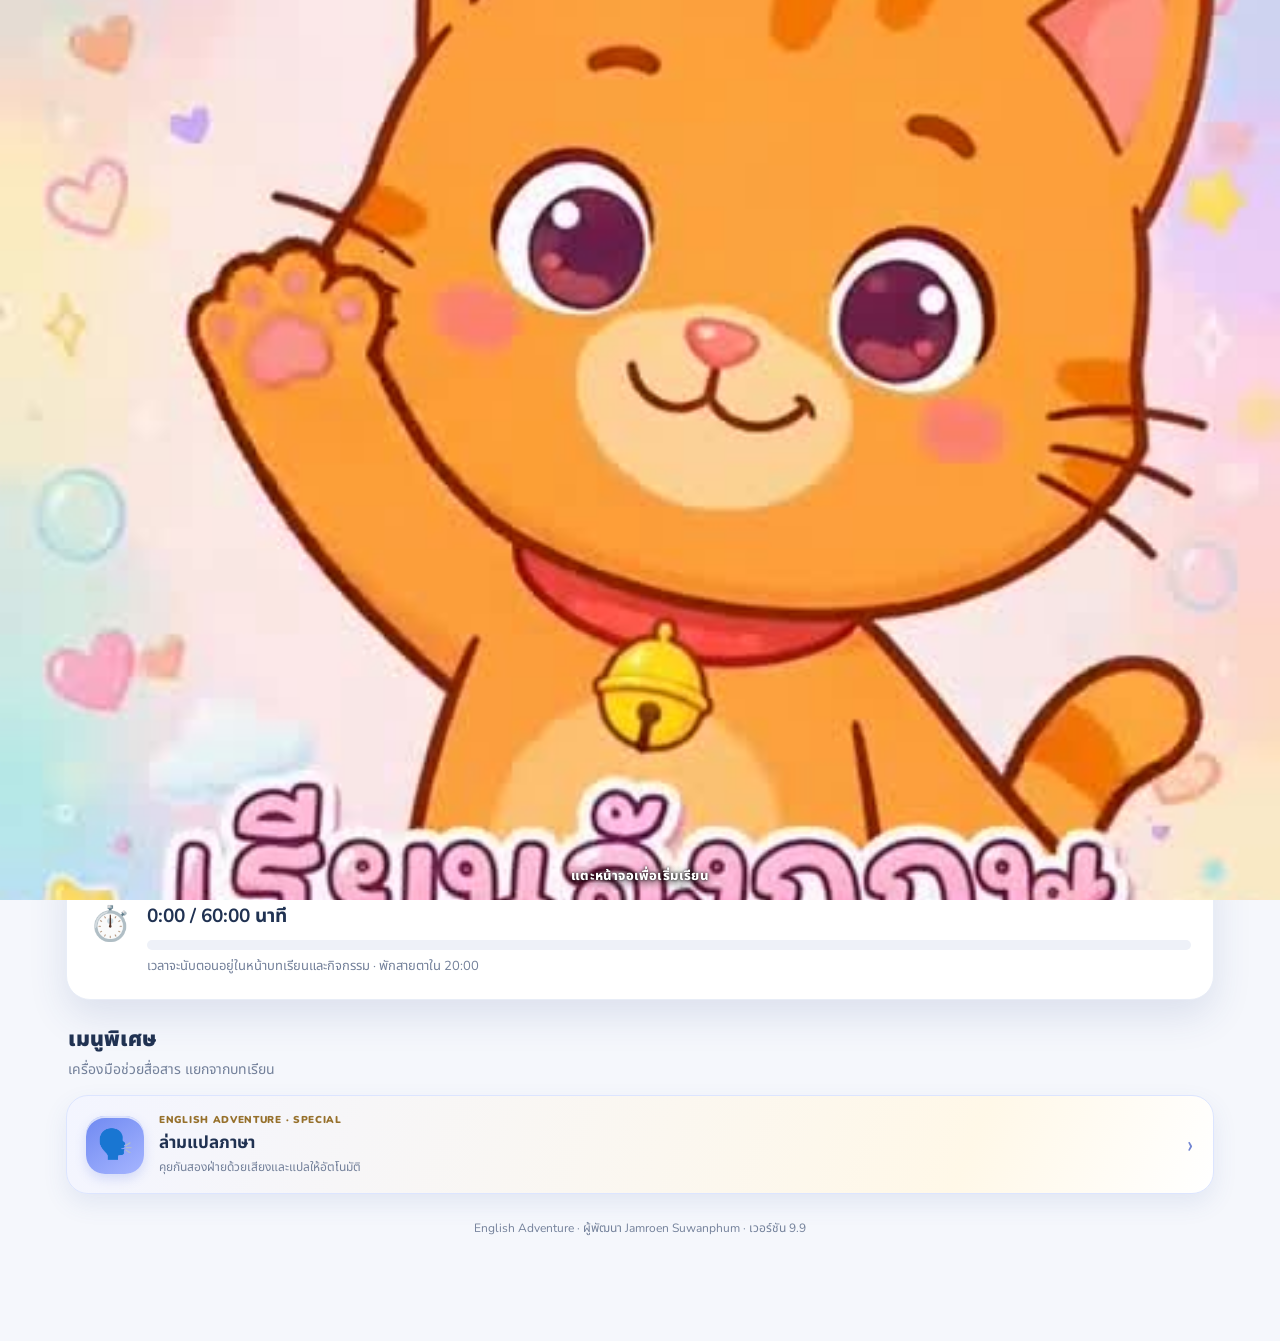
==== index.html @ 9c3f4d84 "Add files via upload" ====
<!doctype html>
<html lang="th">
<head>
  <meta charset="utf-8" />
  <meta name="viewport" content="width=device-width, initial-scale=1, viewport-fit=cover" />
  <meta name="theme-color" content="#f4f7ff" />
  <meta name="description" content="บทเรียนภาษาอังกฤษ ป.1–ป.6 พร้อมฝึกอ่าน เกม คะแนน และเส้นทางเรียนรู้ตามหลักสูตรโรงเรียน" />
  <link rel="manifest" href="./manifest.webmanifest" />
  <link rel="icon" href="./icon.svg" type="image/svg+xml" />
  <title>English Adventure ป.1–ป.6 | เรียนอังกฤษสนุกทุกวัน</title>
  <style>
    @import url('https://fonts.googleapis.com/css2?family=Nunito:wght@400;500;600;700;800;900&family=Noto+Sans+Thai:wght@400;500;600;700;800;900&display=swap');
    :root{--ink:#203252;--muted:#73809a;--blue:#4f73ec;--blue2:#7f9bff;--mint:#36b999;--yellow:#ffd166;--pink:#fa8fab;--line:#e8edf7;--paper:#fff;--bg:#f5f7fc;--shadow:0 16px 40px #40588912}
    *{box-sizing:border-box}body{margin:0;background:var(--bg);color:var(--ink);font-family:'Nunito','Noto Sans Thai',sans-serif;font-size:16px}button,input,select{font:inherit}button{cursor:pointer} .app{max-width:1200px;margin:auto;padding:22px 26px 100px}.topbar{display:flex;align-items:center;justify-content:space-between;margin-bottom:24px}.brand{display:flex;align-items:center;gap:12px;font-weight:900;font-size:20px}.brand-icon{width:46px;height:46px;border-radius:16px;background:#e9efff;display:grid;place-items:center;font-size:27px}.brand small{display:block;color:var(--muted);font-size:12px;font-weight:700;letter-spacing:.3px}.top-actions{display:flex;gap:10px;align-items:center}.pill,.icon-btn{border:1px solid var(--line);background:white;border-radius:15px;padding:10px 14px;color:var(--ink);font-weight:800;box-shadow:0 4px 12px #3048750a}.profile-pill{display:flex;align-items:center;gap:9px}.avatar{width:35px;height:35px;border-radius:50%;object-fit:cover;background:#edf1ff;display:inline-grid;place-items:center;font-size:20px;overflow:hidden}.hero{position:relative;overflow:hidden;border-radius:30px;padding:34px 38px;background:linear-gradient(115deg,#496dea 0%,#7190fb 66%,#a0b3ff 100%);color:#fff;display:flex;min-height:238px;align-items:center;box-shadow:0 18px 42px #5276e92b}.hero:after{content:'✦';position:absolute;right:8%;top:-30px;font-size:200px;color:#ffffff19}.hero-copy{position:relative;z-index:1;max-width:580px}.eyebrow{font-size:13px;letter-spacing:1.2px;text-transform:uppercase;font-weight:900;opacity:.8}.hero h1{font-size:36px;line-height:1.2;margin:8px 0 10px;font-weight:900}.hero p{margin:0;max-width:500px;color:#f1f4ff;font-weight:600;line-height:1.65}.hero-art{position:absolute;right:55px;bottom:0;font-size:125px;filter:drop-shadow(0 12px 10px #263c8b33)}.hero-btn{margin-top:20px;border:0;border-radius:14px;background:#fff;color:#3d5fd6;padding:12px 18px;font-weight:900;box-shadow:0 8px 18px #263c8b20}.section-head{display:flex;align-items:end;justify-content:space-between;margin:30px 2px 15px}.section-head h2{font-size:21px;margin:0;font-weight:900}.section-head p{margin:4px 0 0;color:var(--muted);font-size:14px}.text-btn{border:0;background:transparent;color:var(--blue);font-weight:900}.stats{display:grid;grid-template-columns:repeat(3,1fr);gap:14px}.stat{background:white;border:1px solid var(--line);border-radius:20px;padding:18px 20px;display:flex;align-items:center;gap:14px;box-shadow:0 7px 20px #30487508}.stat-icon{width:48px;height:48px;border-radius:15px;background:#fff4db;display:grid;place-items:center;font-size:24px}.stat:nth-child(2) .stat-icon{background:#e5f8f2}.stat:nth-child(3) .stat-icon{background:#f1eaff}.stat b{display:block;font-size:22px;font-weight:900}.stat span{color:var(--muted);font-size:13px;font-weight:700}.unit-grid{display:grid;grid-template-columns:repeat(3,1fr);gap:16px}.unit{background:white;border:1px solid var(--line);border-radius:22px;padding:20px;box-shadow:0 7px 20px #30487508;transition:.2s}.unit:hover{transform:translateY(-3px);box-shadow:var(--shadow)}.unit-top{display:flex;justify-content:space-between;align-items:start}.unit-emoji{font-size:34px;width:58px;height:58px;border-radius:18px;background:#f1f4ff;display:grid;place-items:center}.tag{font-size:11px;padding:5px 9px;border-radius:10px;background:#eff2ff;color:#5471d7;font-weight:900}.unit h3{font-size:18px;margin:13px 0 3px}.unit p{margin:0;color:var(--muted);font-size:13px;min-height:39px}.progress-line{height:7px;background:#eef1f8;border-radius:10px;margin:15px 0 10px;overflow:hidden}.progress-line i{display:block;height:100%;background:linear-gradient(90deg,#5f7df0,#8da4ff);border-radius:10px}.unit-foot{display:flex;justify-content:space-between;align-items:center;color:var(--muted);font-size:12px;font-weight:800}.unit-foot button{border:0;border-radius:12px;padding:9px 12px;background:#eef2ff;color:#4e6ee4;font-size:13px;font-weight:900}.bottom-nav{position:fixed;bottom:0;left:0;right:0;z-index:10;display:flex;justify-content:center;padding:10px max(12px,env(safe-area-inset-right)) calc(10px + env(safe-area-inset-bottom));background:#ffffffed;backdrop-filter:blur(14px);border-top:1px solid #e8edf7}.nav-inner{max-width:650px;width:100%;display:flex;justify-content:space-around}.nav-item{border:0;background:transparent;color:#8a95aa;font-weight:800;font-size:12px;min-width:72px;padding:5px}.nav-item span{display:block;font-size:22px;margin-bottom:2px}.nav-item.active{color:var(--blue)}.view{display:none}.view.active{display:block}.panel{background:white;border:1px solid var(--line);border-radius:24px;padding:22px;box-shadow:var(--shadow)}.lesson-layout{display:grid;grid-template-columns:1fr 1fr;gap:18px}.word-list{display:grid;gap:9px}.word-row{display:grid;grid-template-columns:50px 1fr auto;align-items:center;gap:12px;border:1px solid var(--line);border-radius:16px;padding:10px 12px}.word-emoji{font-size:26px}.word-en{font-size:18px;font-weight:900}.word-th{font-size:13px;color:var(--muted)}.small-btn{border:1px solid var(--line);border-radius:12px;background:white;padding:9px 11px;color:var(--blue);font-weight:900}.speak-btn{background:#edf1ff;border:0;border-radius:12px;padding:9px 12px;color:#4f6ee3;font-weight:900}.read-box{background:#f5f7ff;border-radius:20px;padding:18px}.read-target{font-size:26px;font-weight:900;line-height:1.4;margin:10px 0}.read-pronunciation{margin:-3px 0 9px;color:#397a70;font-size:18px;font-weight:900;line-height:1.55;letter-spacing:.2px}.read-translation{color:var(--muted);font-weight:700}.mic-btn{border:0;border-radius:16px;background:#4f73ec;color:#fff;padding:13px 18px;font-weight:900;box-shadow:0 7px 16px #4f73ec3b}.mic-btn.listening{background:#ee6a83;animation:pulse 1.2s infinite}@keyframes pulse{50%{box-shadow:0 0 0 8px #ee6a8330}}.feedback{min-height:30px;margin-top:12px;font-weight:800;color:#4b638e}.feedback.good{color:#229a76}.feedback.retry{color:#cb6c4d}.muted{color:var(--muted)}.quiz-options{display:grid;grid-template-columns:1fr 1fr;gap:12px;margin-top:18px}.option{background:#f7f8fc;border:2px solid var(--line);border-radius:16px;padding:14px;font-weight:900;color:var(--ink);text-align:left}.option:hover{border-color:#9eb0ff}.option.correct{border-color:#51c6a2;background:#e9faf5}.option.wrong{border-color:#ff9fae;background:#fff0f2}.progress-grid{display:grid;grid-template-columns:1fr 1fr;gap:16px}.report-row{padding:13px 0;border-bottom:1px solid var(--line);display:flex;justify-content:space-between;gap:10px}.report-row:last-child{border:0}.badge-row{display:flex;flex-wrap:wrap;gap:9px}.badge{padding:8px 12px;background:#fff4d8;border-radius:13px;font-weight:900;color:#987323;font-size:13px}.settings-grid{display:grid;grid-template-columns:1fr 1fr;gap:14px}.field label{display:block;font-size:13px;font-weight:900;margin:0 0 6px}.field input,.field select{width:100%;border:1px solid var(--line);border-radius:13px;padding:12px;background:#fbfcff;color:var(--ink)}.form-row{display:flex;gap:10px;align-items:center;flex-wrap:wrap;margin-top:16px}.primary{border:0;background:var(--blue);color:white;border-radius:13px;padding:12px 17px;font-weight:900}.secondary{border:1px solid var(--line);background:#fff;border-radius:13px;padding:11px 15px;font-weight:900;color:var(--ink)}.profile-list{display:grid;gap:9px;margin:12px 0}.profile-entry{display:flex;align-items:center;gap:10px;padding:10px;border:1px solid var(--line);border-radius:14px}.profile-entry .grow{flex:1;font-weight:900}.welcome{font-weight:800;font-size:15px;color:#62718f}.toast{position:fixed;left:50%;bottom:90px;transform:translateX(-50%);background:#203252;color:#fff;padding:11px 16px;border-radius:13px;z-index:20;box-shadow:var(--shadow);opacity:0;pointer-events:none;transition:.2s}.toast.show{opacity:1}.install-hint{font-size:13px;color:var(--muted);line-height:1.7}.empty{padding:28px;text-align:center;color:var(--muted)}
    @media(max-width:800px){.app{padding:14px 14px 95px}.hero{padding:25px 22px;min-height:250px}.hero h1{font-size:29px;max-width:75%}.hero-art{font-size:95px;right:10px}.unit-grid{grid-template-columns:repeat(2,1fr)}.lesson-layout{grid-template-columns:1fr}.progress-grid{grid-template-columns:1fr}}
    .voice-label{font-size:12px;font-weight:800}.daily-timer{margin-top:16px;display:flex;align-items:center;gap:16px}.daily-timer-copy{flex:1}.daily-timer h3{margin:0 0 4px}.daily-timer p{margin:5px 0 0}.daily-timer strong{font-size:19px}.timer-track{height:10px;background:#eef1f8;border-radius:10px;overflow:hidden;margin-top:9px}.timer-track i{display:block;width:0;height:100%;background:linear-gradient(90deg,#36b999,#8bdcba);border-radius:10px;transition:width .3s}.skill-panel{margin-top:18px}.skill-status{display:flex;flex-wrap:wrap;gap:8px;margin-top:12px}.skill-status span{background:#f1f4ff;border-radius:10px;padding:7px 10px;font-size:13px;font-weight:800}.activity-card{max-width:700px;margin:auto;text-align:center}.activity-emoji{font-size:86px;margin:16px}.word-chips,.answer-tray{display:flex;justify-content:center;flex-wrap:wrap;gap:9px;margin:16px 0}.answer-tray{min-height:56px;align-items:center;background:#f5f7ff;border-radius:16px;padding:10px}.word-chip{border:1px solid #dfe6f5;border-radius:12px;background:#fff;padding:10px 14px;color:var(--ink);font-weight:900;box-shadow:0 3px 10px #3048750a}.selected-word{background:#edf1ff;color:#4f6ee3}.word-needs-practice{background:#ffe1a8;color:#9b4d22;border-radius:6px;padding:0 3px;text-decoration:underline;text-decoration-thickness:2px;text-underline-offset:3px}.word-correction{color:#9b4d22;font-weight:800}.word-correction p{margin:12px 0 6px}.word-correction-buttons{display:flex;gap:7px;flex-wrap:wrap}
    @media(max-width:520px){.brand{font-size:17px}.brand small{font-size:10px}.brand-icon{width:41px;height:41px}.topbar{margin-bottom:16px}.top-actions{gap:5px}.voice-label{display:none}.profile-pill{padding:5px 8px}.profile-pill .profile-name{display:none}.hero{border-radius:23px;min-height:245px}.hero h1{font-size:26px}.hero p{font-size:14px;max-width:78%}.hero-art{font-size:78px;bottom:2px}.stats{gap:8px}.stat{padding:12px 10px;display:block}.stat-icon{width:38px;height:38px;font-size:20px;margin-bottom:8px}.stat b{font-size:18px}.stat span{font-size:11px}.unit-grid{grid-template-columns:1fr}.unit{padding:16px}.section-head{margin-top:24px}.quiz-options{grid-template-columns:1fr 1fr}.settings-grid{grid-template-columns:1fr}.panel{padding:16px}.word-row{grid-template-columns:38px 1fr auto;padding:9px}.word-en{font-size:16px}}

    :root{--blue:#526fe8;--shadow:0 16px 38px #314a8a20}
    button{transition:transform .16s ease,box-shadow .16s ease,filter .16s ease}
    .primary,.secondary,.small-btn,.speak-btn,.mic-btn,.hero-btn,.unit-foot button,.option,.word-chip,.icon-btn,.pill{border:1px solid rgba(255,255,255,.72);box-shadow:inset 0 1px 0 #ffffffd9,inset 0 -3px 0 #263b7717,0 5px 0 #2b438016,0 10px 20px #314a8a18;transform:translateY(0)}
    .primary{background:linear-gradient(145deg,#6c88ff,#4968dc);border-color:#9cb0ff}
    .secondary,.small-btn,.speak-btn{background:linear-gradient(145deg,#fff,#edf2ff)}
    .speak-btn{color:#465fce}.mic-btn{background:linear-gradient(145deg,#7291ff,#4669e1);border-color:#a8b9ff}
    .hero-btn{color:#3857ca;background:linear-gradient(145deg,#fff,#edf2ff)}
    .option,.word-chip{background:linear-gradient(145deg,#fff,#f0f4ff)}
    button:hover:not(:disabled){transform:translateY(-2px);filter:saturate(1.08);box-shadow:inset 0 1px 0 #ffffffed,0 7px 0 #2b438014,0 13px 23px #314a8a20}
    button:active:not(:disabled){transform:translateY(2px);box-shadow:inset 0 2px 5px #30487525,0 2px 0 #2b438014}
    .hero{background-size:cover;background-position:center;transition:background-image .6s ease;isolation:isolate}
    .hero:after{content:'';position:absolute;z-index:0;top:-70%;left:-45%;width:28%;height:240%;transform:rotate(22deg);background:linear-gradient(90deg,transparent,#ffffff20,#ffffff8a,#ffffff20,transparent);animation:heroShine 6.5s ease-in-out infinite;pointer-events:none}
    .hero.has-photo{background-size:cover;background-position:center}.hero.has-photo .hero-copy{max-width:650px;text-shadow:0 2px 10px #15245470}.hero.has-photo .hero-copy p{color:#fff}.hero-art{z-index:1;color:#ffffffb8;text-shadow:0 4px 16px #172d6a66}.hero-dots{position:absolute;z-index:2;bottom:15px;right:22px;display:flex;gap:7px}.hero-dot{width:11px;height:11px;padding:0;border:1px solid #ffffffdd;border-radius:50%;background:#ffffff66;box-shadow:0 2px 8px #101c4533}.hero-dot.active{background:#fff;transform:scale(1.22)}
    @keyframes heroShine{0%,42%{left:-45%;opacity:0}52%{opacity:.88}67%,100%{left:130%;opacity:0}}
    .app-footer{text-align:center;color:var(--muted);font-size:12px;padding:25px 8px 4px}
    .banner-preview-list{display:flex;gap:12px;flex-wrap:wrap;margin:14px 0 18px}.banner-thumb{width:118px;height:78px;border-radius:15px;overflow:hidden;position:relative;box-shadow:0 5px 15px #22345a21}.banner-thumb img{width:100%;height:100%;object-fit:cover}.thumb-remove{position:absolute;top:5px;right:5px;border:0;border-radius:50%;width:27px;height:27px;color:white;background:#15234cbf;font-weight:900}.photo-settings .section-head{align-items:center}.photo-settings h3{margin:0}.about-settings p{color:var(--muted)}
    .notice-sheet{max-width:820px;margin:20px auto;background:#fff;border:1px solid #dce4f4;border-radius:28px;padding:clamp(24px,5vw,54px);box-shadow:0 24px 70px #30487518;position:relative;overflow:hidden}.notice-sheet:before{content:'';position:absolute;inset:0 0 auto;height:9px;background:linear-gradient(90deg,#4f73ec,#48bda4,#ffd166)}.notice-ribbon{display:inline-flex;border-radius:999px;padding:8px 14px;background:#eef2ff;color:#526cce;font-weight:900;font-size:13px}.notice-emblem{position:absolute;right:38px;top:28px;width:68px;height:68px;border-radius:22px;background:linear-gradient(145deg,#718eff,#4964cf);display:grid;place-items:center;color:white;font-weight:900;font-size:21px;letter-spacing:1px;box-shadow:inset 0 2px 0 #ffffff91,0 10px 20px #5269c52f}.notice-kicker{margin:26px 0 8px;color:#6f7e9e;font-size:12px;font-weight:900;letter-spacing:1.3px}.notice-sheet h2{font-size:clamp(25px,4vw,36px);line-height:1.25;margin:0;max-width:650px;color:#253a65}.notice-lead{font-size:17px;color:#5f6f8d;line-height:1.8;max-width:660px}.notice-rule{height:1px;background:linear-gradient(90deg,#dfe7f5,transparent);margin:24px 0}.notice-sheet section{padding:15px 0;border-bottom:1px solid #edf1f7}.notice-sheet section h3{margin:0 0 7px;font-size:17px;color:#405dbe}.notice-sheet section p{margin:0;color:#53627c;line-height:1.9}.notice-signature{display:grid;grid-template-columns:1fr 1fr;gap:14px;margin-top:25px;padding:18px;border-radius:18px;background:linear-gradient(135deg,#f5f7ff,#eefaf6);border:1px solid #e2eafa}.notice-signature span,.notice-signature strong{display:block}.notice-signature span{font-size:12px;color:#75819a;margin-bottom:4px}.notice-signature strong{color:#2c416a}.notice-footnote{font-size:12px;color:#8792a7;margin:18px 0}.notice-back{margin-top:8px}
    @media(max-width:520px){.notice-sheet{padding:25px 20px;margin:10px auto;border-radius:22px}.notice-emblem{width:50px;height:50px;right:20px;top:20px;border-radius:16px;font-size:16px}.notice-kicker{max-width:74%;line-height:1.6}.notice-signature{grid-template-columns:1fr}.hero-dots{bottom:10px;right:14px}}

    .hero{display:block;min-height:0;padding:0;background:transparent;color:var(--ink);box-shadow:none;overflow:visible;border-radius:0}
    .hero:after{content:none}.hero-copy{position:static;z-index:auto;max-width:780px}.hero-message{padding:2px 3px 15px}.hero h1{color:#243b67;font-size:clamp(27px,4vw,38px);max-width:none}.hero p{color:#657590;max-width:760px}.eyebrow{color:#5c73d3;opacity:1}
    .hero-banner{position:relative;width:100%;height:clamp(230px,30vw,340px);border-radius:26px;overflow:hidden;background:linear-gradient(135deg,#e5ecff,#d8f6ed 52%,#fff0c7);background-size:cover;background-position:center 30%;box-shadow:0 18px 38px #314a8a21;border:1px solid #ffffffa6;isolation:isolate}
    .hero-banner:after{content:none}.hero-banner:not(.has-photo):after{display:none}
    .hero-dots{position:absolute;z-index:2;bottom:13px;left:12px;right:auto;transform:none;display:flex;gap:5px;padding:4px 6px;border-radius:12px;background:#1d2d4c18;backdrop-filter:blur(5px)}.hero-dot{width:7px;height:7px;background:#ffffffb8;border:1px solid #fff;box-shadow:0 1px 2px #17233f30}.hero-dot.active{background:#ffcf58;transform:scale(1.08)}
    .banner-photo-layer{position:absolute;inset:0;z-index:0;background-size:cover;background-repeat:no-repeat;pointer-events:none;will-change:transform,opacity,filter;backface-visibility:hidden}
    .banner-photo-layer.enter-fade{animation:bannerFade 1.15s ease-in-out both}.banner-photo-layer.enter-zoom-in{animation:bannerZoomIn 1.2s ease-in-out both}.banner-photo-layer.enter-zoom-out{animation:bannerZoomOut 1.2s ease-in-out both}.banner-photo-layer.enter-blur-in{animation:bannerBlurIn 1.15s ease-in-out both}.banner-photo-layer.enter-soft-focus{animation:bannerSoftFocus 1.3s ease-in-out both}.banner-photo-layer.enter-tone-in{animation:bannerToneIn 1.2s ease-in-out both}.banner-photo-layer.enter-fade-zoom-in{animation:bannerFadeZoomIn 1.2s ease-in-out both}.banner-photo-layer.enter-fade-zoom-out{animation:bannerFadeZoomOut 1.2s ease-in-out both}.banner-photo-layer.enter-glow-settle{animation:bannerGlowSettle 1.25s ease-in-out both}.banner-photo-layer.enter-gentle-depth{animation:bannerGentleDepth 1.3s ease-in-out both}
    @keyframes bannerFade{from{opacity:0}to{opacity:1}}
    @keyframes bannerZoomIn{from{opacity:.25;transform:scale(1.025)}to{opacity:1;transform:scale(1)}}@keyframes bannerZoomOut{from{opacity:.25;transform:scale(.99)}to{opacity:1;transform:scale(1)}}
    @keyframes bannerBlurIn{from{opacity:.25;filter:blur(5px)}to{opacity:1;filter:blur(0)}}@keyframes bannerSoftFocus{from{opacity:.2;filter:blur(2.5px)}to{opacity:1;filter:blur(0)}}
    @keyframes bannerToneIn{from{opacity:.25;filter:saturate(.78) brightness(1.04)}to{opacity:1;filter:saturate(1) brightness(1)}}@keyframes bannerFadeZoomIn{from{opacity:.1;transform:scale(1.018)}to{opacity:1;transform:scale(1)}}@keyframes bannerFadeZoomOut{from{opacity:.1;transform:scale(.992)}to{opacity:1;transform:scale(1)}}
    @keyframes bannerGlowSettle{from{opacity:.2;filter:brightness(1.07) saturate(1.06)}to{opacity:1;filter:brightness(1) saturate(1)}}@keyframes bannerGentleDepth{from{opacity:.18;filter:blur(1.2px) saturate(.9);transform:scale(1.012)}to{opacity:1;filter:blur(0) saturate(1);transform:scale(1)}}
    @media(prefers-reduced-motion:reduce){.banner-photo-layer{animation-duration:.01ms!important}}
    .hero-btn{display:block;margin:16px 0 0;padding:14px 24px;border:1px solid #fff1a6;border-radius:16px;background:linear-gradient(145deg,#fff079 0%,#ffd239 48%,#ff9c30 100%);color:#574114;font-size:17px;box-shadow:inset 0 2px 0 #ffffffeb,inset 0 -4px 0 #de821b45,0 5px 0 #d47e1c35,0 12px 22px #e7a62b35}
    .primary,.secondary,.small-btn,.speak-btn,.mic-btn,.unit-foot button,.option,.word-chip,.icon-btn,.pill{border-radius:14px;box-shadow:inset 0 2px 0 #ffffffd9,inset 0 -3px 0 #263b7717,0 4px 0 #2b43801a,0 9px 17px #314a8a16;transition:transform .16s ease,box-shadow .16s ease,filter .16s ease}
    .primary{background:linear-gradient(145deg,#6987ff,#4963db);border:1px solid #aab9ff;color:#fff}.secondary,.small-btn{background:linear-gradient(145deg,#fff,#e9f9ff);border:1px solid #c8e7f4;color:#355d9a}.speak-btn{background:linear-gradient(145deg,#caffeb,#62d8b4);border:1px solid #a9f2d9;color:#145c4d}.mic-btn{background:linear-gradient(145deg,#ff9a9d,#ee5574);border:1px solid #ffc4c9;color:#fff}.option:nth-child(4n+1){background:linear-gradient(145deg,#fff5b5,#ffd861)}.option:nth-child(4n+2){background:linear-gradient(145deg,#d5f9e9,#80e4c4)}.option:nth-child(4n+3){background:linear-gradient(145deg,#e1e8ff,#aabaff)}.option:nth-child(4n){background:linear-gradient(145deg,#ffe0e8,#ffb0c3)}
    button:hover:not(:disabled){transform:translateY(-2px);filter:saturate(1.1);box-shadow:inset 0 2px 0 #ffffffed,0 6px 0 #2b438014,0 13px 22px #314a8a20}button:active:not(:disabled){transform:translateY(2px);box-shadow:inset 0 3px 6px #30487520,0 1px 0 #2b438014}
    .banner-thumb{height:auto;overflow:visible;background:#f7f9ff;padding:7px;border:1px solid #e2e9f5}.banner-thumb img{display:block;width:118px;height:74px;border-radius:10px;object-fit:cover}.banner-thumb label{display:block;font-size:11px;color:#62718f;margin:6px 0 2px}.banner-thumb input[type=range]{width:118px;padding:0;accent-color:#526fe8}.banner-thumb .thumb-remove{top:-7px;right:-7px;width:26px;height:26px;background:linear-gradient(145deg,#ff8b91,#eb4268);border:2px solid #fff;box-shadow:0 3px 8px #38486a44}
    .translate-panel{max-width:800px;margin:0 auto}.translate-intro{display:flex;align-items:center;gap:15px;margin-bottom:23px}.translate-intro h3{margin:0 0 4px}.translate-intro p{margin:0;line-height:1.7}.translate-orb{flex:0 0 58px;height:58px;border-radius:20px;display:grid;place-items:center;font-size:30px;background:linear-gradient(145deg,#dce8ff,#b5c7ff);box-shadow:inset 0 2px #ffffffd9,0 6px 14px #5069ad24}.translate-label{display:block;font-weight:900;margin-bottom:8px}.translate-panel textarea{display:block;width:100%;resize:vertical;min-height:120px;padding:15px 16px;border:1px solid #cbd7ef;border-radius:17px;background:#f9fbff;color:var(--ink);line-height:1.65;outline-color:#7790f5}.translate-actions{display:flex;gap:10px;align-items:center;flex-wrap:wrap;margin-top:13px}.translate-actions button{min-height:46px}.translate-submit{margin-left:auto}.translate-result{margin-top:18px}.translate-empty{padding:22px;border:1px dashed #ccd7ed;border-radius:17px;color:#76839c;text-align:center;background:#fafbff}.translation-card{border:1px solid #e3eaf7;border-radius:18px;overflow:hidden;background:white;box-shadow:0 8px 20px #314a8a10}.translation-part{padding:16px 18px;line-height:1.75;white-space:pre-wrap;overflow-wrap:anywhere}.translation-part.source{background:#f7f9ff;color:#53627c;border-bottom:1px solid #e9eef7}.translation-part.target{font-size:19px;font-weight:800;color:#274875}.translation-label{display:block;font-size:11px;letter-spacing:.4px;color:#73819a;font-weight:900;margin-bottom:5px}.translation-tools{display:flex;justify-content:flex-end;padding:0 16px 15px}.translate-panel .install-hint{margin:12px 2px 0}.bottom-nav .nav-item{flex:1;min-width:0;padding:4px 2px}.nav-inner{gap:3px}.nav-item{font-size:11px}
    @media(max-width:520px){.hero-message{padding:0 3px 12px}.hero-banner{height:220px;border-radius:20px}.hero-btn{width:100%;text-align:center;margin-top:12px}.translate-intro{align-items:flex-start}.translate-orb{flex-basis:48px;height:48px;border-radius:16px}.translate-actions{display:grid;grid-template-columns:1fr 1fr}.translate-submit{grid-column:1/-1;margin:0}.nav-item{font-size:10px}.nav-item span{font-size:20px}}
    @media(prefers-reduced-motion:reduce){.hero-banner:after{animation:none;display:none}button{transition:none}}

    .spell-card{max-width:720px;margin:auto}.spell-board{display:grid;align-content:center;gap:10px;min-height:190px;margin:18px 0;padding:22px;border:2px solid #e8ecff;border-radius:24px;background:linear-gradient(145deg,#f3f6ff,#fff8e8);text-align:center;box-shadow:inset 0 2px 5px #fff,0 8px 20px #3f5da414}.spell-count{font-weight:800;color:#71809c}.spell-clue{font-size:clamp(24px,6vw,34px);font-weight:900;color:#263a60}.spell-answer{font-size:clamp(38px,10vw,64px);font-weight:1000;letter-spacing:.04em;line-height:1.15;color:#4668de;overflow-wrap:anywhere}.spell-field{display:grid;gap:8px;font-weight:800;color:#40506d}.spell-input{width:100%;box-sizing:border-box;border:2px solid #dfe5f5;border-radius:16px;background:#fff;padding:15px 16px;font-size:25px;text-align:center;font-weight:900;letter-spacing:.04em;color:#263a60}.spell-input:focus{outline:3px solid #e9edff;border-color:#7189ed}.spell-actions{justify-content:center}
  .spell-letter{display:inline-block;opacity:0;transform:translateY(9px) scale(.88);transition:opacity .18s ease,transform .18s ease;color:#4668de}.spell-letter.is-visible{opacity:1;transform:translateY(0) scale(1)}.spell-letter.is-speaking{color:#f09a29;text-shadow:0 2px 12px #ffc95788}.spell-space{display:inline-block;width:.35em}

    .talk-panel{max-width:760px;margin:0 auto;padding:clamp(18px,4vw,30px)}.talk-progress{display:flex;justify-content:space-between;align-items:center;color:var(--muted);font-size:13px;font-weight:800;margin-bottom:15px}.talk-instruction{background:#fff8e7;border:1px solid #f3dfa9;border-radius:16px;padding:14px 16px;font-weight:800;line-height:1.65;margin-bottom:14px}.talk-question{display:grid;gap:12px;text-align:center;background:#f2f6ff;border:1px solid #dce6fb;border-radius:22px;padding:22px 16px;margin-bottom:14px}.talk-question .eyebrow{color:var(--muted)}.talk-question strong{font-size:clamp(21px,5vw,30px);line-height:1.35;color:var(--ink)}.talk-answer-label{display:block;font-weight:900;margin:12px 0 6px}.talk-answer-input{width:100%;min-height:54px;border:1px solid var(--line);border-radius:14px;padding:12px 14px;background:#fff}.talk-controls,.talk-actions{justify-content:center}.talk-finish{max-width:700px;margin:40px auto;text-align:center;padding:30px}.talk-finish h2{margin:8px 0}.talk-finish p{color:var(--muted);line-height:1.7}.talk-finish .success-emoji{font-size:72px}
</style>
  <style>
    .action-tiles{display:flex;align-items:flex-start;gap:14px;flex-wrap:wrap;margin-top:14px}.action-tile{width:78px;display:flex;flex-direction:column;align-items:center;gap:7px;text-align:center;color:#53627e;font-size:12px;font-weight:900;line-height:1.25}.action-square{width:64px;height:64px;border:1px solid #ffffffb5;border-radius:19px;display:grid;place-items:center;font-size:27px;color:#fff;box-shadow:inset 0 2px 2px #ffffffb0,inset 0 -4px 0 #00000012,0 6px 12px #3048751b;transition:transform .16s ease,box-shadow .16s ease}.action-square:hover{transform:translateY(-2px);box-shadow:inset 0 2px 2px #ffffffb0,inset 0 -4px 0 #00000012,0 9px 15px #30487524}.action-square:active{transform:translateY(1px);box-shadow:inset 0 3px 5px #00000013,0 2px 5px #30487518}.save-action{background:linear-gradient(145deg,#4f73ec,#7792ff)}.reset-action{background:linear-gradient(145deg,#fb8b8b,#ee5f79)}.share-action{background:linear-gradient(145deg,#ffc957,#ff9c3b)}.copy-action{background:linear-gradient(145deg,#47c9aa,#24a987)}.install-action{background:linear-gradient(145deg,#9a7af0,#7054d8)}.profile-action-row{display:flex;align-items:center;justify-content:space-between;gap:18px;flex-wrap:wrap;margin-top:16px}.profile-action-row .action-tiles{margin-top:0}.share-action-tiles{margin-top:16px}.data-local-note{margin-top:12px}.action-square:focus-visible{outline:3px solid #203252;outline-offset:3px}@media(max-width:520px){.action-tiles{gap:8px}.action-tile{width:72px}.action-square{width:60px;height:60px;border-radius:17px}.profile-action-row{align-items:flex-start}.profile-action-row .action-tiles{gap:7px}}
  </style>
  <style>
    .profile-photo-frame{width:82px;height:82px;display:grid;place-items:center;flex:0 0 82px;border-radius:22px;background:linear-gradient(145deg,#e7edff,#d8f5ee);border:1px solid #fff;box-shadow:inset 0 2px 4px #ffffffc9,0 6px 14px #30487518}.profile-photo-frame .avatar{width:64px;height:64px;border:3px solid #fff;font-size:30px;box-shadow:0 3px 8px #30487524}.guide-sheet .guide-lead{font-size:17px;color:#62718f;line-height:1.7}.guide-steps{display:grid;gap:14px;margin:22px 0}.guide-step{padding:16px 18px;border:1px solid #e6ecf7;border-radius:18px;background:linear-gradient(145deg,#fff,#f8faff)}.guide-step h3{margin:0 0 6px;color:#2b416b}.guide-step p{margin:5px 0;color:#65748f;line-height:1.65}.guide-step ul{margin:8px 0 0;padding-left:22px;color:#65748f;line-height:1.7}.guide-step:nth-child(4n+1){border-left:5px solid #6f8cf3}.guide-step:nth-child(4n+2){border-left:5px solid #49bea0}.guide-step:nth-child(4n+3){border-left:5px solid #ffc957}.guide-step:nth-child(4n){border-left:5px solid #ee8297}.guide-action{background:linear-gradient(145deg,#44c9d7,#4885e9)}
  </style>

  <style>
    .activity-menu-panel{padding:clamp(16px,4vw,26px);max-width:920px;margin:0 auto}.activity-welcome{display:flex;align-items:center;gap:14px;padding:15px 18px;margin-bottom:18px;border-radius:22px;background:linear-gradient(120deg,#fff8d9,#edf6ff)}.activity-welcome-emoji{font-size:38px}.activity-welcome h3{margin:0 0 4px}.activity-welcome p{margin:0}.activity-choice-grid{display:grid;grid-template-columns:repeat(2,minmax(0,1fr));gap:12px}.activity-choice{display:flex;align-items:center;gap:12px;min-height:88px;padding:13px;border:1px solid #fff;border-radius:20px;background:linear-gradient(145deg,#fff,#f3f6ff);box-shadow:inset 0 2px 0 #fff,0 7px 16px #344c7612;text-align:left;color:var(--ink);transition:transform .18s ease,box-shadow .18s ease}.activity-choice:active{transform:translateY(2px)}.activity-choice-icon{display:grid;place-items:center;flex:0 0 50px;height:50px;border-radius:16px;background:linear-gradient(145deg,#fff2c8,#ffe3f2);font-size:26px}.activity-choice-copy{display:grid;gap:4px;flex:1}.activity-choice-copy strong{font-size:15px}.activity-choice-copy small{color:var(--muted);line-height:1.35}.activity-choice-status{align-self:flex-start;padding:5px 8px;border-radius:12px;background:#eef2ff;color:#5269cf;font-size:11px;font-weight:900;white-space:nowrap}.vocab-choice .activity-choice-icon{background:#e3f8f0}.reading-choice .activity-choice-icon{background:#ffe8ed}.listen-choice .activity-choice-icon{background:#e5f5ff}.order-choice .activity-choice-icon{background:#f0eaff}.spell-choice .activity-choice-icon{background:#fff2d9}.game-unlock-panel{margin-top:16px;padding:16px;border-radius:22px;background:linear-gradient(145deg,#fff9e5,#eff4ff);border:1px solid #fff}.game-unlock-title{display:flex;gap:12px;align-items:center}.game-unlock-title>span{font-size:30px}.game-unlock-title div{display:grid;gap:4px}.game-unlock-title small{color:var(--muted);line-height:1.45}.game-unlock-status{display:flex;gap:8px;flex-wrap:wrap;margin:12px 0}.game-unlock-status span{padding:6px 9px;border-radius:12px;background:#fff;font-size:12px;font-weight:800}.game-launch{width:100%}
    .success-overlay{position:fixed;z-index:1500;inset:0;display:grid;place-items:center;padding:18px;background:transparent;opacity:0;visibility:hidden;pointer-events:none;transition:opacity .22s ease,visibility .22s ease}.success-overlay.show{opacity:1;visibility:visible}.success-toast{display:flex;flex-direction:column;align-items:center;gap:5px;max-width:min(92vw,360px);text-align:center;filter:drop-shadow(0 7px 12px #30426d20);animation:success-cheer-in .48s cubic-bezier(.2,1.45,.42,1) both}.success-mascot{display:block;width:clamp(118px,34vw,178px);height:auto;overflow:visible;filter:drop-shadow(0 6px 6px #df9f3630)}.success-yay{font-weight:1000;color:#ff9e28;font-size:clamp(36px,10vw,54px);line-height:1;text-shadow:0 2px 0 #fff,0 5px 14px #ffb93155;animation:success-word-pop .55s .1s both}.success-praise{font-size:clamp(20px,5.2vw,28px);font-weight:1000;color:#273c68;text-align:center;text-shadow:0 2px 0 #fff,0 4px 12px #fff;animation:success-word-pop .55s .2s both}.success-sparkles{font-size:24px;letter-spacing:7px;filter:drop-shadow(0 2px 5px #ffca5066);animation:success-twinkle .7s .18s ease-in-out both}@keyframes success-cheer-in{from{transform:translateY(14px) scale(.78);opacity:0}to{transform:translateY(0) scale(1);opacity:1}}@keyframes success-word-pop{0%{transform:scale(.75);opacity:0}72%{transform:scale(1.1);opacity:1}100%{transform:scale(1);opacity:1}}@keyframes success-twinkle{0%{transform:scale(.7) rotate(-8deg);opacity:0}70%{transform:scale(1.15) rotate(5deg);opacity:1}100%{transform:scale(1);opacity:1}}
    .eye-break-overlay{position:fixed;z-index:1400;inset:0;display:grid;place-items:center;padding:22px;background:linear-gradient(145deg,#dff5ed,#e9f1ff 55%,#fff6d9);opacity:0;visibility:hidden;transition:opacity .25s ease,visibility .25s ease}.eye-break-overlay.show{opacity:1;visibility:visible}.eye-break-card{width:min(100%,440px);padding:30px 22px;border:1px solid #fff;border-radius:30px;background:#ffffffed;box-shadow:0 22px 60px #243e651c;text-align:center}.eye-break-icon{font-size:56px}.eye-break-card .eyebrow{margin:8px 0;color:#6680d8;font-weight:900;letter-spacing:.08em}.eye-break-card h2{margin:8px 0;color:#283f68;font-size:30px}.eye-break-card p{color:#63718c;line-height:1.6}.eye-break-count{display:grid;place-items:center;width:112px;height:112px;margin:17px auto;border-radius:50%;background:linear-gradient(145deg,#ffe56e,#ffa638);color:#574114;font-size:52px;font-weight:1000;box-shadow:inset 0 3px 0 #fff9,0 9px 20px #efb44335}
    @media(max-width:560px){.activity-choice-grid{grid-template-columns:1fr}.activity-choice{min-height:78px}.activity-choice-icon{flex-basis:46px;height:46px}.activity-choice-copy strong{font-size:14px}.game-unlock-panel{padding:13px}.game-unlock-status{gap:6px}.game-unlock-status span{font-size:11px}}
    @media(prefers-reduced-motion:reduce){.success-overlay,.eye-break-overlay{transition:none}.success-toast,.success-yay,.success-praise,.success-sparkles{animation:none}}
  </style>

<style>
.alphabet-entry{display:grid;grid-template-columns:auto 1fr auto;align-items:center;gap:16px;margin:0 0 18px;padding:20px;border:1px solid #dfe7ff;border-radius:22px;background:linear-gradient(120deg,#f0f4ff,#fff8e8);box-shadow:0 8px 24px #3048750a}
.alphabet-entry-icon{width:62px;height:62px;border-radius:19px;display:grid;place-items:center;background:#fff;font-size:31px;box-shadow:0 5px 14px #30487512}
.alphabet-entry h3{margin:0 0 5px;font-size:18px}.alphabet-entry p{margin:0;color:var(--muted);font-size:13px;line-height:1.5}
.alphabet-entry button{border:0;border-radius:13px;padding:12px 16px;background:linear-gradient(135deg,#5475ec,#7f98ff);color:white;font-weight:900;box-shadow:0 6px 14px #5475ec33}
.alphabet-hero{background:linear-gradient(120deg,#eef3ff,#fff8eb);border:1px solid #dfe7ff;border-radius:24px;padding:20px;margin-bottom:16px}
.alphabet-hero h2{margin:0 0 6px}.alphabet-hero p{margin:0;color:var(--muted);line-height:1.6}
.alphabet-modes{display:grid;grid-template-columns:repeat(3,1fr);gap:12px;margin:15px 0}
.alphabet-mode{min-height:100px;text-align:left;border:1px solid var(--line);border-radius:18px;background:white;padding:14px;box-shadow:0 5px 16px #3048750a}
.alphabet-mode span{display:block;font-size:26px;margin-bottom:7px}.alphabet-mode b{display:block}.alphabet-mode small{color:var(--muted);line-height:1.4}
.alphabet-grid{display:grid;grid-template-columns:repeat(7,minmax(0,1fr));gap:8px}
.alphabet-card{min-height:68px;border:1px solid #e5eaf5;border-radius:14px;background:white;display:flex;flex-direction:column;align-items:center;justify-content:center;box-shadow:0 3px 8px #30487508;transition:transform .15s ease}
.alphabet-card:hover{transform:translateY(-2px)}.alphabet-card .upper{font-size:21px;font-weight:900;color:#4f6fe3;line-height:1}.alphabet-card .lower{font-size:16px;font-weight:800;color:#33415c}
.alphabet-vowel-mark{font-size:9px;color:#be7c08;font-weight:900;margin-top:3px}
.alphabet-question{margin:12px 0;padding:18px;border-radius:20px;background:#f4f6ff;text-align:center}
.alphabet-question strong{display:block;font-size:27px;color:#3c5fd8;margin:5px 0}
.alpha-keyboard{display:grid;gap:7px;margin:16px auto;max-width:620px}
.alpha-key-row{display:flex;justify-content:center;gap:6px}
.alpha-key{flex:1;max-width:48px;min-width:26px;height:49px;border:1px solid #d8deed;border-bottom-width:4px;border-radius:10px;background:white;color:#25334d;font-size:19px;font-weight:900;transition:transform .1s,background .15s}
.alpha-key:active{transform:translateY(3px);border-bottom-width:1px}.alpha-key.correct{background:#dff8ed;border-color:#55b98b}.alpha-key.wrong{background:#fff0f1;border-color:#f28b96}
.alpha-answer-options{display:flex;justify-content:center;gap:12px;flex-wrap:wrap;margin:16px 0}
.alpha-answer{min-width:140px;padding:14px 20px;border:2px solid #dfe5f2;border-radius:16px;background:white;font-weight:900;font-size:17px}
.alpha-answer.correct{background:#e6fbf3;border-color:#44bd91}.alpha-answer.wrong{background:#fff0f1;border-color:#f28b96}
.alpha-feedback{text-align:center;min-height:30px;font-weight:900;margin:12px 0}
.alpha-stats{display:flex;justify-content:center;gap:10px;flex-wrap:wrap}.alpha-stats .tag{font-size:13px}
.daily-grade{display:inline-grid;place-items:center;width:54px;height:54px;border-radius:16px;background:#eaf1ff;color:#3f62da;font-size:23px;font-weight:1000}
.daily-day-card{border:1px solid var(--line);border-radius:18px;padding:16px;margin-top:12px;background:#fff}
.daily-day-head{display:flex;justify-content:space-between;align-items:center;gap:12px}
.daily-meter{height:8px;background:#eef1f8;border-radius:10px;overflow:hidden;margin:10px 0}
.daily-meter i{display:block;height:100%;background:linear-gradient(90deg,#4dbb98,#6f8df4);border-radius:10px}
.daily-advice{padding:11px 13px;background:#f5f7ff;border-radius:13px;color:#435276;font-size:13px;line-height:1.6;margin-top:10px}
@media(max-width:650px){.alphabet-entry{grid-template-columns:auto 1fr}.alphabet-entry button{grid-column:1/-1;width:100%}.alphabet-modes{grid-template-columns:1fr}.alphabet-grid{grid-template-columns:repeat(5,minmax(0,1fr))}.alpha-key{height:43px;font-size:16px}.daily-day-head{align-items:flex-start}}
@media(prefers-reduced-motion:reduce){.alphabet-card,.alpha-key{transition:none}}
</style>

  <style>
    .special-tools{margin-top:24px}.special-tools .section-head{margin-top:0}.special-tool-card{width:100%;display:flex;align-items:center;gap:15px;padding:17px 19px;border:1px solid #dce5ff;border-radius:22px;background:linear-gradient(112deg,#f3f5ff,#fff8e8 78%,#fff);box-shadow:0 10px 24px #465fa91a;text-align:left;color:var(--ink)}.special-tool-card:hover{transform:translateY(-2px);box-shadow:0 14px 28px #465fa926}.special-tool-icon{flex:0 0 58px;height:58px;display:grid;place-items:center;border-radius:19px;background:linear-gradient(145deg,#6f89f1,#a6b5ff);font-size:29px;box-shadow:inset 0 2px #ffffffb8,0 5px 12px #526fe833}.special-tool-copy{display:grid;gap:3px;flex:1}.special-tool-copy em{font-style:normal;font-size:10px;font-weight:1000;letter-spacing:.7px;color:#96702b}.special-tool-copy strong{font-size:17px}.special-tool-copy small{font-size:12px;color:var(--muted);line-height:1.45}.special-tool-arrow{font-size:25px;color:#7285d2}.interpreter-wrap{max-width:920px;margin:0 auto}.interpreter-hero{padding:22px;border-radius:24px;background:linear-gradient(120deg,#526fe8,#869cff);color:#fff;box-shadow:0 12px 28px #526fe82b}.interpreter-hero h2{margin:0 0 6px;font-size:23px}.interpreter-hero p{margin:0;color:#f2f5ff;line-height:1.6}.interpreter-tabs{display:grid;grid-template-columns:1fr 1fr;gap:8px;margin:16px 0}.interpreter-tab{min-height:48px;border:1px solid #dce4f7;border-radius:14px;background:#fff;color:#71809d;font-weight:900}.interpreter-tab.active{border-color:#526fe8;background:#edf1ff;color:#405dd4;box-shadow:inset 0 1px #fff}.interpreter-panel{padding:clamp(15px,3vw,22px)}.language-pair{display:grid;grid-template-columns:1fr 48px 1fr;gap:10px;align-items:end;margin-bottom:16px}.language-pair select{width:100%;height:48px;padding:0 12px;border:1px solid var(--line);border-radius:13px;background:#fbfcff;color:var(--ink);font:inherit;font-weight:800}.language-pair label{font-size:12px;font-weight:900;color:#687795}.language-pair .swap-lang{height:46px;border:0;border-radius:15px;background:#edf1ff;color:#4d69dc;font-size:22px}.conversation-grid{display:grid;grid-template-columns:1fr 1fr;gap:14px}.speaker-card{padding:16px;border:1px solid #e5eaf6;border-radius:20px;background:linear-gradient(155deg,#fff,#f8faff)}.speaker-card:nth-child(2){background:linear-gradient(155deg,#fff,#f3fbf8)}.speaker-head{display:flex;align-items:center;gap:10px;margin-bottom:10px}.speaker-avatar{width:42px;height:42px;border-radius:14px;display:grid;place-items:center;background:#eaf0ff;font-size:23px}.speaker-card:nth-child(2) .speaker-avatar{background:#e4f6ef}.speaker-head strong{display:block}.speaker-head small{color:var(--muted)}.speaker-card textarea,.camera-text{width:100%;min-height:80px;resize:vertical;padding:12px;border:1px solid #dce4f3;border-radius:14px;background:#fff;color:var(--ink);font:inherit;line-height:1.6}.speaker-actions{display:flex;gap:8px;flex-wrap:wrap;margin-top:10px}.speaker-actions button{flex:1;min-width:115px}.speaker-mic{background:#526fe8;color:#fff;border:0;border-radius:13px;padding:11px 12px;font-weight:900}.speaker-mic.listening{background:#e86482;animation:pulse 1.2s infinite}.speaker-translate{background:#eaf0ff;color:#465fd1;border:0;border-radius:13px;padding:11px 12px;font-weight:900}.speaker-status{min-height:22px;margin:9px 1px 0;color:var(--muted);font-size:12px;line-height:1.5}.speaker-result{margin-top:9px;padding:12px;border-radius:14px;background:#fff;border:1px solid #e9edf5;line-height:1.65;overflow-wrap:anywhere}.speaker-result:empty{display:none}.speaker-result .result-source{color:#62708a;font-size:13px}.speaker-result .result-target{margin-top:7px;color:#283f75;font-size:16px;font-weight:900}.camera-stage{display:grid;grid-template-columns:minmax(0,.9fr) minmax(0,1.1fr);gap:14px;align-items:start}.camera-preview{min-height:180px;display:grid;place-items:center;overflow:hidden;border:1px dashed #ccd7ef;border-radius:18px;background:linear-gradient(145deg,#f5f7ff,#fff);color:#8792aa;text-align:center}.camera-preview img{display:block;width:100%;max-height:340px;object-fit:contain}.camera-preview.has-image{border-style:solid;background:#20283d}.camera-prompt{padding:20px}.camera-prompt span{display:block;font-size:44px;margin-bottom:7px}.camera-text{min-height:150px}.camera-actions{display:flex;gap:9px;flex-wrap:wrap;margin-top:11px}.camera-actions button,.camera-actions label{min-height:45px;display:inline-flex;align-items:center;justify-content:center;gap:7px}.camera-file{display:none}.camera-caption{color:var(--muted);font-size:12px;line-height:1.6}.ocr-progress{height:7px;overflow:hidden;border-radius:99px;background:#edf0f8;margin-top:10px}.ocr-progress i{display:block;width:0;height:100%;border-radius:99px;background:linear-gradient(90deg,#43b99a,#7393f4);transition:width .2s}.interpreter-note{margin-top:14px;padding:12px 14px;border-radius:14px;background:#fff8e9;color:#796440;font-size:12px;line-height:1.6}
    @media(max-width:620px){.special-tool-card{padding:14px;gap:11px;border-radius:18px}.special-tool-icon{flex-basis:48px;height:48px;border-radius:15px;font-size:24px}.special-tool-copy strong{font-size:15px}.special-tool-copy small{font-size:11px}.conversation-grid,.camera-stage{grid-template-columns:1fr}.language-pair{grid-template-columns:1fr 42px 1fr;gap:6px}.language-pair select{padding:0 7px;font-size:13px}.speaker-card{padding:13px}.speaker-actions button{min-width:105px}.interpreter-hero{padding:18px}.interpreter-hero h2{font-size:20px}}
  </style>

  <style>
  .interpreter-wrap{max-width:760px;margin:0 auto}.interpreter-title{position:relative;text-align:center;margin:0 0 15px;padding:4px 42px 0}.interpreter-brand{display:flex;align-items:center;justify-content:center;gap:8px;font-weight:1000;color:#253d80;font-size:clamp(17px,4vw,22px)}.ea-book-icon{width:48px;height:37px;filter:drop-shadow(0 3px 2px #273c8a25)}.interpreter-title h2{margin:5px 0 0;font-size:clamp(27px,6vw,38px);color:#172f70;letter-spacing:-.5px}.interpreter-home{position:absolute;left:0;top:4px;width:42px;height:42px;border:1px solid #e2e8ff;border-radius:15px;background:linear-gradient(145deg,#fff,#e9efff);box-shadow:0 5px 12px #27437a22;color:#385dd1;font-size:32px;line-height:1}.interpreter-hero{padding:17px 19px;border:1px solid #8197ff;border-radius:23px;background:linear-gradient(112deg,#4d66ea 0%,#637af4 52%,#8699ff 100%);box-shadow:inset 0 2px 3px #ffffff80,0 9px 20px #526fe82a}.interpreter-hero h3{margin:0 0 8px;font-size:clamp(23px,6vw,31px);line-height:1.3;letter-spacing:-.35px}.interpreter-hero p{font-size:clamp(15px,4.2vw,18px);line-height:1.5}.interpreter-panel{margin-top:14px;padding:clamp(13px,3.4vw,21px);border-radius:25px;background:linear-gradient(155deg,#fff,#f9faff);box-shadow:0 10px 28px #5068a51b}.language-pair{grid-template-columns:minmax(0,1fr) 46px minmax(0,1fr);gap:7px;align-items:end;margin-bottom:12px}.language-pair label{font-size:13px}.language-pair select{height:53px;margin-top:5px;padding:0 9px;border-radius:16px;border-color:#dce4ff;background:linear-gradient(145deg,#fff,#f5f7ff);box-shadow:inset 0 1px #fff,0 4px 9px #354e8512;font-size:clamp(13px,3.4vw,16px);font-weight:900}.language-pair .swap-lang{height:48px;width:46px;border-radius:16px;background:linear-gradient(145deg,#7e95ff,#4f6fe8);color:#fff;box-shadow:inset 0 2px #ffffff8a,0 4px 10px #536fe83b}.camera-menu{width:100%;min-height:57px;display:flex;align-items:center;gap:12px;margin:9px 0 14px;padding:10px 16px;border:1.5px solid #8a9dff;border-radius:19px;background:linear-gradient(110deg,#fff,#edf1ff);box-shadow:inset 0 2px #fff,0 6px 13px #5068b624;color:#3f5fd0;text-align:left;font:inherit}.camera-menu>span:first-child{font-size:24px}.camera-menu strong{font-size:17px}.camera-menu-arrow{margin-left:auto;font-size:28px;line-height:1}.interpreter-board{min-height:0;padding:12px 12px;border:1px solid #e5e9f8;border-radius:24px;background:linear-gradient(145deg,#fff,#f8faff);box-shadow:inset 0 2px #fff,0 7px 18px #4e619a12}.interpreter-empty[hidden]{display:none!important}.interpreter-empty{min-height:78px;display:flex;flex-direction:column;align-items:center;justify-content:center;text-align:center;color:#596c9c;gap:8px}.interpreter-empty>span{font-size:38px}.interpreter-empty strong{font-size:18px}.interpreter-empty small{max-width:300px;font-size:13px;line-height:1.55;color:#7886a5}.translation-bubble{position:relative;margin:4px 2px 11px;padding:15px 14px;border-radius:22px;font-size:clamp(20px,5.3vw,26px);font-weight:900;line-height:1.45;overflow-wrap:anywhere;box-shadow:inset 0 2px #ffffffc9,0 6px 12px #42629a22}.translation-bubble.source{border:1px solid #b9eaff;background:linear-gradient(145deg,#e8f8ff,#a9ddff);color:#173d79}.translation-bubble.target{border:1px solid #ffe57b;background:linear-gradient(145deg,#fffbd5,#ffe776);color:#173d79}.translation-bubble small{display:block;margin-bottom:4px;font-size:11px;font-weight:1000;letter-spacing:.2px;color:#55719e}.bubble-speaker{float:none;display:inline-grid;vertical-align:middle;margin:0 0 0 9px;border:0;border-radius:50%;width:37px;height:37px;margin:0 0 5px 9px;background:#ffffffd9;color:#4169df;box-shadow:0 3px 8px #3c54831b;font-size:17px}.interpreter-status{min-height:28px;padding:7px 6px 2px;text-align:center;color:#667595;font-weight:800;font-size:13px;line-height:1.45}.interpreter-mics{display:grid;grid-template-columns:1fr 1fr;gap:20px;align-items:start;margin:8px auto 0;max-width:500px}.mic-column{display:flex;flex-direction:column;align-items:center;gap:9px}.mic-round{position:relative;width:min(38vw,166px);height:min(38vw,166px);min-width:126px;min-height:126px;display:grid;place-items:center;border:3px solid #ffffffb5;border-radius:50%;box-shadow:inset 0 3px 6px #ffffff80,inset 0 -8px 12px #00000020,0 9px 16px #394d782b;transition:transform .16s,box-shadow .16s}.mic-round:active{transform:scale(.96)}.mic-round svg{width:47%;height:47%;fill:none;stroke:currentColor;stroke-width:4;stroke-linecap:round;stroke-linejoin:round}.mic-black{background:radial-gradient(circle at 30% 23%,#4c5268,#111521 58%,#020307);color:#fff}.mic-yellow{background:radial-gradient(circle at 30% 22%,#fff8a7,#ffd426 58%,#ffb800);color:#17356d}.mic-round.listening{animation:micPulse 1.2s ease-in-out infinite;box-shadow:0 0 0 7px #789aff38,0 0 0 15px #789aff1b,0 0 28px #53caff83,inset 0 3px 6px #ffffff9a,inset 0 -8px 12px #00000020}.mic-round.listening .mic-wave{opacity:1}.mic-wave{position:absolute;bottom:23%;left:50%;transform:translateX(-50%);height:22px;display:flex;align-items:center;gap:3px;opacity:0;color:#47cfff}.mic-wave i{width:4px;height:8px;border-radius:5px;background:currentColor;animation:micWave .7s ease-in-out infinite alternate}.mic-wave i:nth-child(2),.mic-wave i:nth-child(6){animation-delay:.13s}.mic-wave i:nth-child(3),.mic-wave i:nth-child(5){animation-delay:.26s}.mic-wave i:nth-child(4){animation-delay:.36s}.mic-caption{max-width:100%;padding:9px 14px;border:1px solid #dce4ff;border-radius:99px;background:linear-gradient(110deg,#fff,#edf1ff);box-shadow:inset 0 1px #fff,0 4px 8px #455e9a20;color:#1d3673;text-align:center;font-size:clamp(13px,3.5vw,17px);font-weight:1000;line-height:1.25}.interpreter-note{margin-top:14px;font-size:11px}.camera-page-head{display:flex;align-items:center;justify-content:space-between;gap:10px;margin-bottom:14px}.camera-page-head h3{margin:0;color:#253d80}.camera-stage{grid-template-columns:1fr}.camera-preview{min-height:210px}.camera-text{min-height:110px}@keyframes micPulse{50%{transform:scale(1.035)}}@keyframes micWave{to{height:21px}}
  @media(max-width:520px){.interpreter-title{margin-bottom:12px}.interpreter-hero{padding:15px 16px}.interpreter-panel{padding:13px;border-radius:22px}.language-pair{grid-template-columns:minmax(0,1fr) 38px minmax(0,1fr);gap:5px}.language-pair select{height:49px;padding:0 5px;font-size:12px}.language-pair .swap-lang{width:38px;height:43px}.camera-menu{min-height:52px;padding:9px 13px}.camera-menu strong{font-size:15px}.interpreter-board{min-height:215px;padding:14px 10px}.interpreter-empty{min-height:78px}.translation-bubble{padding:14px 12px;font-size:20px}.mic-round{width:35vw;height:35vw;min-width:118px;min-height:118px}.interpreter-mics{gap:10px}.mic-caption{padding:8px 9px}}
  @media(prefers-reduced-motion:reduce){.mic-round.listening,.mic-wave i{animation:none}}
  </style>


  <style>
  .interpreter-title{padding-left:54px;padding-right:54px;margin-bottom:13px}.interpreter-brand{font-size:clamp(19px,4.8vw,25px)}.interpreter-home,.interpreter-camera-btn{top:3px;width:48px;height:48px;border:1px solid #e0e8ff;border-radius:16px;background:linear-gradient(145deg,#fff,#e8efff);box-shadow:inset 0 2px #ffffffd9,0 6px 13px #3e579122;color:#385dd1}.interpreter-home{left:0;font-size:32px}.interpreter-camera-btn{position:absolute;right:0;display:grid;place-items:center}.interpreter-camera-btn svg{width:27px;height:27px;fill:none;stroke:currentColor;stroke-width:1.9;stroke-linecap:round;stroke-linejoin:round}.interpreter-title.camera-open .interpreter-camera-btn{visibility:hidden}.interpreter-hero{margin:4px 0 14px;padding:0;border:0;border-radius:24px;background:transparent;box-shadow:none;overflow:visible}.translator-banner-image{display:block;width:100%;height:auto;aspect-ratio:3/1;object-fit:cover;border-radius:24px;filter:drop-shadow(0 12px 17px #405ec24a)}.language-pair{grid-template-columns:minmax(0,1fr) 50px minmax(0,1fr);gap:8px;align-items:end;margin-bottom:13px}.language-pair label{display:grid;gap:6px;text-align:center;font-size:clamp(14px,3.8vw,17px);font-weight:1000;color:#425985}.language-pair select{height:55px;padding:0 8px;border:1px solid #cbd8ff;border-radius:18px;background:linear-gradient(145deg,#fff,#edf2ff);box-shadow:inset 0 2px #fff,0 6px 12px #38549a24;color:#17366f;font-size:clamp(14px,3.7vw,17px);font-weight:1000;text-align:center;text-align-last:center}.language-pair .swap-lang{height:49px;width:50px;border:1px solid #a8b8ff;border-radius:17px;background:linear-gradient(145deg,#8ca1ff,#4c6de9);color:#fff;box-shadow:inset 0 2px #ffffffa6,0 6px 12px #405fc640;font-size:25px}.mic-blue{background:radial-gradient(circle at 30% 23%,#78dbff,#2588f4 58%,#0751c6);color:#fff;box-shadow:inset 0 3px 7px #ffffffa6,inset 0 -8px 12px #0645a544,0 9px 18px #1c6cd34d}.mic-blue.listening{box-shadow:0 0 0 7px #58c8ff48,0 0 0 15px #58c8ff20,0 0 30px #36aaffaa,inset 0 3px 7px #ffffffb8,inset 0 -8px 12px #0645a544}
  @media(max-width:520px){.interpreter-title{padding-left:48px;padding-right:48px}.interpreter-home,.interpreter-camera-btn{width:43px;height:43px;border-radius:14px}.interpreter-brand{font-size:17px}.ea-book-icon{width:41px;height:33px}.translator-banner-image{border-radius:19px}.language-pair{grid-template-columns:minmax(0,1fr) 40px minmax(0,1fr);gap:5px}.language-pair select{height:50px;padding:0 4px;font-size:13px}.language-pair label{font-size:13px}.language-pair .swap-lang{width:40px;height:44px}.interpreter-mics{margin-top:4px}}
  </style>


  <style>
  .camera-source-actions{display:flex;align-items:center;gap:14px;margin:7px 0 15px}.camera-source-button{width:68px;height:68px;display:flex;flex-direction:column;align-items:center;justify-content:center;gap:5px;border:1px solid #91a7ff;border-radius:20px;background:linear-gradient(145deg,#7ea0ff,#4f6fe9);box-shadow:inset 0 2px 3px #ffffffa3,inset 0 -5px 0 #284fbd30,0 7px 14px #4565c536;color:white;font:inherit;font-weight:1000}.camera-source-button svg{width:34px;height:34px;fill:none;stroke:currentColor;stroke-width:2.5;stroke-linecap:round;stroke-linejoin:round}.camera-source-button span{font-size:13px}.gallery-source-button{min-height:58px;display:flex;align-items:center;gap:8px;padding:0 14px;border:1px solid #d5e2ff;border-radius:16px;background:linear-gradient(145deg,#fff,#edf4ff);box-shadow:inset 0 2px #fff,0 5px 11px #405e9920;color:#31558e;font:inherit;font-weight:900}.gallery-source-button span:first-child{font-size:22px;color:#5277dc}.camera-stage.camera-single{display:block}.camera-page .language-pair{margin-top:2px}.camera-page .camera-preview{min-height:210px}.camera-page .camera-text{min-height:128px;max-height:240px;resize:vertical;background:#f9fbff}.camera-ocr-block[hidden]{display:none!important}.camera-ocr-block{margin-top:12px}.camera-translation{margin-top:12px}.camera-translation:empty{display:none}.camera-translation .translation-bubble{margin-left:0;margin-right:0}.camera-page .interpreter-note{margin-top:13px}.camera-caption{min-height:22px}
  @media(max-width:520px){.camera-source-actions{gap:10px}.camera-source-button{width:68px;height:68px;border-radius:18px}.gallery-source-button{min-height:58px;padding:0 10px;font-size:13px}.camera-page .camera-preview{min-height:185px}}
  </style>




<style>
  .intro-video-overlay{position:fixed;inset:0;z-index:99999;display:flex;align-items:center;justify-content:center;background:#17111d;}
  .intro-video-overlay[hidden]{display:none!important}
  .intro-video-player{width:100%;height:100%;object-fit:cover;object-position:center;background:#17111d}
  .intro-video-overlay{cursor:pointer;touch-action:manipulation}.intro-start-hint{position:absolute;left:50%;bottom:calc(14px + env(safe-area-inset-bottom));z-index:2;transform:translateX(-50%);white-space:nowrap;color:#fff;font-size:13px;font-weight:800;letter-spacing:.2px;text-shadow:0 2px 8px #000,0 0 3px #000;pointer-events:none}
  @media(prefers-reduced-motion:reduce){.intro-video-player{scroll-behavior:auto}}
</style>

<style>
  .animal-words-section{margin-top:28px}
  .animal-words-card{border-color:#dce7ff;background:linear-gradient(145deg,#fff,#f4f8ff)}
  .animal-words-card .unit-emoji{background:#e5f8f2}
  .animal-words-card .unit-foot button{background:linear-gradient(145deg,#6685f4,#4f73ec);color:#fff}
  #animalWordsOverlay{position:fixed;inset:0;z-index:10050;display:flex;flex-direction:column;background:#f5f7fc}
  #animalWordsOverlay[hidden]{display:none!important}
  .animal-words-bar{display:flex;align-items:center;gap:12px;padding:calc(9px + env(safe-area-inset-top)) 14px 9px;background:#fff;border-bottom:1px solid #e8edf7;box-shadow:0 4px 12px #3048750a}
  .animal-words-bar strong{flex:1;font-size:15px}
  .animal-words-back{border:0;border-radius:12px;padding:10px 14px;background:#edf2ff;color:#405dc5;font-weight:900}
  #animalWordsFrame,#wordJumpFrame{width:100%;flex:1;min-height:0;border:0;background:#cfe6ff}
  #wordJumpOverlay{position:fixed;inset:0;z-index:10051;display:flex;flex-direction:column;background:#f5f7fc}
  #wordJumpOverlay[hidden]{display:none!important}
</style>
<style>
  #phonics3DOverlay{position:fixed;inset:0;z-index:10052;display:flex;flex-direction:column;background:#f5f7fc}
  #phonics3DOverlay[hidden]{display:none!important}
  #phonics3DFrame{width:100%;flex:1;min-height:0;border:0;background:#dff2ff}
  @media(max-width:520px){#phonics3DOverlay .animal-words-bar{gap:8px;padding-left:9px;padding-right:9px}#phonics3DOverlay .animal-words-bar strong{font-size:13px}}
</style>
</head>
<body>
<div class="intro-video-overlay" id="introVideoOverlay" role="dialog" aria-label="วิดีโอแนะนำ English Adventure" tabindex="0"><video class="intro-video-player" id="introVideoPlayer" autoplay playsinline preload="auto" poster="./home-intro-poster.jpg" aria-label="วิดีโอแนะนำแอป English Adventure"><source src="./home-intro.mp4" type="video/mp4"></video><div class="intro-start-hint" aria-hidden="true">แตะหน้าจอเพื่อเริ่มเรียน</div></div>
<script>
(()=>{const overlay=document.getElementById("introVideoOverlay"),video=document.getElementById("introVideoPlayer");if(!overlay||!video)return;let closed=false;const finish=()=>{if(closed)return;closed=true;video.pause();overlay.hidden=true};overlay.addEventListener("click",finish);overlay.addEventListener("keydown",e=>{if(e.key==="Enter"||e.key===" ")finish()});video.addEventListener("ended",finish,{once:true});video.addEventListener("error",finish,{once:true});video.muted=false;video.volume=1;const play=video.play();if(play&&typeof play.catch==="function")play.catch(()=>{video.muted=true;video.play().catch(()=>{})})})();
</script>
<main class="app">
  <header class="topbar">
    <div class="brand"><div class="brand-icon">📘</div><div>English Adventure<small>เรียนอังกฤษสนุกทุกวัน</small></div></div>
    <div class="top-actions"><button class="icon-btn" id="voiceToggle" type="button" aria-pressed="true" title="ปิดเสียงครู">🔊 <span class="voice-label">เสียงครู</span></button><button class="pill profile-pill" id="profilePicker" aria-label="เปิดโปรไฟล์"><span class="avatar" id="topAvatar">🧒</span><span class="profile-name" id="topName">นักเรียน</span></button></div>
  </header>
  <section class="view active" id="homeView">
    <div class="hero"><div class="hero-copy hero-message"><div class="eyebrow">LET'S LEARN TOGETHER</div><h1 id="helloTitle">พร้อมออกผจญภัยหรือยัง?</h1><p>มาฝึกคำศัพท์ ฟังเสียง และอ่านประโยคภาษาอังกฤษไปด้วยกันทีละนิด เก่งขึ้นได้ทุกวันเลย!</p></div><div class="hero-banner" id="homeHero" aria-label="ภาพแบนเนอร์ของนักเรียน"><div class="hero-dots" id="heroDots"></div></div><button class="hero-btn" onclick="startLearning()">เริ่มเรียนกันเลย</button></div>
    <div class="section-head"><div><h2>การเรียนของฉัน</h2><p>ทุกความพยายามมีความหมาย 🌱</p></div><button class="text-btn" onclick="showView('progressView')">ดูพัฒนาการ </button></div>
    <div class="stats"><div class="stat"><div class="stat-icon">⭐</div><div><b id="pointsStat">0</b><span>คะแนนสะสม</span></div></div><div class="stat"><div class="stat-icon">📚</div><div><b id="lessonStat">0</b><span>บทที่เรียนจบ</span></div></div><div class="stat"><div class="stat-icon">🔥</div><div><b id="streakStat">0</b><span>วันที่ฝึกต่อเนื่อง</span></div></div></div>
    <div class="panel daily-timer"><div style="font-size:34px">⏱️</div><div class="daily-timer-copy"><h3>เป้าหมายการเรียนวันนี้</h3><strong id="studyTimeLabel">0:00 / 60:00 นาที</strong><div class="timer-track"><i id="studyTimeBar"></i></div><p class="install-hint" id="studyTimeNote">เวลาจะนับตอนอยู่ในหน้าบทเรียนและกิจกรรม</p></div></div>
    <section class="special-tools"><div class="section-head"><div><h2>เมนูพิเศษ</h2><p>เครื่องมือช่วยสื่อสาร แยกจากบทเรียน</p></div></div><button class="special-tool-card" type="button" onclick="showView('interpreterView')"><span class="special-tool-icon">🗣️</span><span class="special-tool-copy"><em>ENGLISH ADVENTURE · SPECIAL</em><strong>ล่ามแปลภาษา</strong><small>คุยกันสองฝ่ายด้วยเสียงและแปลให้อัตโนมัติ</small></span><span class="special-tool-arrow" aria-hidden="true">›</span></button></section>
  </section>
  <section class="view" id="lessonsView"><div class="section-head"><div><h2>บทเรียน <span id="courseGradeTitle">ป.2</span></h2><p id="courseTrackNote">เลือกเรื่องที่อยากเรียนวันนี้ได้เลย</p></div></div><div class="panel" id="versionPanel" style="margin-bottom:16px"></div><div id="alphabetEntry"></div><div id="phonics3DEntry"></div><div class="unit-grid" id="allUnits"></div>
  <section class="animal-words-section" id="animalWordsSection" hidden>
    <div class="section-head"><div><h2>เกมเสริมท้ายบทเรียน</h2><p>แนะนำสำหรับ ป.1–ป.3 · เหมาะที่สุดกับ ป.1–ป.2</p></div></div>
    <article class="unit animal-words-card">
      <div class="unit-top"><div class="unit-emoji">🐾</div><span class="tag">ป.1–ป.3</span></div>
      <h3>ลูกบอลกระโดด · Animal Words</h3>
      <p>ดูภาพแล้วเลือกคำศัพท์อังกฤษ มีหมวดสัตว์ ผลไม้ สี ตัวเลข และร่างกาย พร้อมโหมดสะกดคำ</p>
      <div class="unit-foot"><span>ดูภาพ · เลือกคำ · สะกดคำ</span><button type="button" onclick="openAnimalWords()">เล่นเกม</button></div>
    </article>
  </section>
  <section class="animal-words-section" id="wordJumpSection" hidden>
    <div class="section-head"><div><h2>เกมเสริมสำหรับ ป.3–ป.6</h2><p>ฝึกเลือกคำ สะกดคำ และฟังเสียง ตามหมวดที่เรียน</p></div></div>
    <article class="unit animal-words-card">
      <div class="unit-top"><div class="unit-emoji">🎮</div><span class="tag">ป.3–ป.6</span></div>
      <h3>ลูกบอลกระโดด · Word Jump</h3>
      <p>เลือกหมวดคำศัพท์ตามชั้นเรียน เล่น 10 ข้อต่อรอบ และดูคำที่ควรทบทวนได้</p>
      <div class="unit-foot"><span>เลือกคำ · สะกดคำ · ฟังเสียง</span><button type="button" onclick="openWordJump()">เล่นเกม</button></div>
    </article>
  </section></section>
  <section class="view" id="studyView"></section>
  <section class="view" id="alphabetView"></section>
  <section class="view" id="translateView"><div class="section-head"><div><h2>💬 ถาม–แปล</h2><p>พิมพ์หรือพูดภาษาไทยหรืออังกฤษ แล้วฟังคำแปลได้</p></div></div><div class="panel translate-panel"><div class="translate-intro"><span class="translate-orb">🌐</span><div><h3>มีคำถามหรือคำศัพท์ที่อยากรู้ไหม?</h3><p class="muted">ถามเป็นภาษาไทยเพื่อแปลเป็นอังกฤษ หรือถามเป็นอังกฤษเพื่อแปลเป็นไทย</p></div></div><label for="translateInput" class="translate-label">คำหรือประโยค</label><textarea id="translateInput" rows="4" maxlength="500" placeholder="ตัวอย่าง: หมาตัวนี้น่ารัก หรือ What is your favorite color?"></textarea><div class="translate-actions"><button class="secondary mic-translate" id="micThaiBtn">🎙️ พูดภาษาไทย</button><button class="secondary mic-translate" id="micEnglishBtn">🎙️ Speak English</button><button class="primary translate-submit" id="translateBtn">แปลให้ฉัน</button></div><p id="translateStatus" class="install-hint" aria-live="polite">ใช้การแปลออนไลน์ ต้องเชื่อมต่ออินเทอร์เน็ต ข้อความที่ส่งจะแชร์กับบริการแปลเพื่อประมวลผล กรุณาอย่าพิมพ์ข้อมูลส่วนตัว</p><div id="translateResult" class="translate-result" aria-live="polite"><div class="translate-empty">คำแปลจะแสดงตรงนี้ ✨</div></div></div></section>
  <section class="view" id="interpreterView"><div class="interpreter-wrap"><div class="interpreter-title"><div class="interpreter-brand"><svg class="ea-book-icon" viewBox="0 0 64 48" aria-hidden="true"><path d="M5 8c10-4 19-2 27 5v29c-8-7-17-9-27-5z" fill="#fff" stroke="#345bd1" stroke-width="3" stroke-linejoin="round"/><path d="M59 8c-10-4-19-2-27 5v29c8-7 17-9 27-5z" fill="#e9f0ff" stroke="#345bd1" stroke-width="3" stroke-linejoin="round"/><path d="M32 13v29" stroke="#7793ef" stroke-width="2"/></svg><span>English Adventure</span></div><h2>ล่ามแปลภาษา</h2><button class="interpreter-home" type="button" onclick="showView('homeView')" aria-label="กลับหน้าหลัก">‹</button></div><div class="interpreter-hero"><img class="translator-banner-image" src="./translator-banner.png" alt="English Adventure Translator — คุยกันได้ แม้พูดคนละภาษา"></div><section class="panel interpreter-panel" id="conversationPanel"><div class="language-pair"><label for="interpreterLangA">ภาษาที่พูด<select id="interpreterLangA"><option value="th" selected>🇹🇭 ไทย</option><option value="en">🇬🇧 English</option><option value="lo">🇱🇦 ລາວ</option><option value="zh-CN">🇨🇳 中文</option><option value="ja">🇯🇵 日本語</option><option value="ko">🇰🇷 한국어</option><option value="vi">🇻🇳 Tiếng Việt</option><option value="fr">🇫🇷 Français</option><option value="es">🇪🇸 Español</option></select></label><button class="swap-lang" id="swapInterpreterLang" type="button" aria-label="สลับภาษา">⇄</button><label for="interpreterLangB">แปลเป็น<select id="interpreterLangB"><option value="en" selected>🇬🇧 English</option><option value="th">🇹🇭 ไทย</option><option value="lo">🇱🇦 ລາວ</option><option value="zh-CN">🇨🇳 中文</option><option value="ja">🇯🇵 日本語</option><option value="ko">🇰🇷 한국어</option><option value="vi">🇻🇳 Tiếng Việt</option><option value="fr">🇫🇷 Français</option><option value="es">🇪🇸 Español</option></select></label></div><div class="interpreter-board" id="interpreterBoard" aria-live="polite"><div class="interpreter-empty" id="interpreterEmpty"><span>💬</span><small>แตะไมค์แล้วพูดได้เลย พอพูดจบระบบจะแปลให้อัตโนมัติ</small></div><div id="interpreterResult"></div></div><div class="interpreter-status" id="interpreterStatus" aria-live="polite">พร้อมฟัง เลือกไมค์ตามภาษาที่ต้องการพูด</div><div class="interpreter-mics"><div class="mic-column"><button class="mic-round mic-blue" id="speakerMicA" type="button" aria-label="พูดภาษาที่เลือกด้านซ้าย"><svg viewBox="0 0 64 64" aria-hidden="true"><rect x="24" y="7" width="16" height="31" rx="8"/><path d="M17 30v4a15 15 0 0 0 30 0v-4M32 49v8M23 58h18"/></svg><span class="mic-wave" aria-hidden="true"><i></i><i></i><i></i><i></i><i></i><i></i><i></i></span></button><span class="mic-caption" id="speakerLangALabel">พูดไทย</span></div><div class="mic-column"><button class="mic-round mic-yellow" id="speakerMicB" type="button" aria-label="Speak the language selected on the right"><svg viewBox="0 0 64 64" aria-hidden="true"><rect x="24" y="7" width="16" height="31" rx="8"/><path d="M17 30v4a15 15 0 0 0 30 0v-4M32 49v8M23 58h18"/></svg><span class="mic-wave" aria-hidden="true"><i></i><i></i><i></i><i></i><i></i><i></i><i></i></span></button><span class="mic-caption" id="speakerLangBLabel">Speak English</span></div></div><p class="interpreter-note">เมื่อพูดจบ ระบบจะแปลและอ่านออกเสียงตามภาษาปลายทาง หากโทรศัพท์ไม่มีเสียงภาษานั้น แอปจะแจ้งให้ทราบแทนการอ่านผิดภาษา</p></section></div></section>
  <section class="view" id="progressView"><div class="section-head"><div><h2>พัฒนาการของ <span id="progressName">นักเรียน</span></h2><p>ดูความพยายามและสิ่งที่ฝึกไปแล้ว</p></div><button class="secondary" onclick="showView('settingsView')">จัดการโปรไฟล์</button></div><div class="progress-grid"><div class="panel"><h3>📈 สรุปการเรียน</h3><div id="reportSummary"></div></div><div class="panel"><h3>🏅 เหรียญความสำเร็จ</h3><div class="badge-row" id="badgeList"></div><p class="muted" id="noBadges"></p></div><div class="panel" style="grid-column:1/-1"><h3>📝 ประวัติล่าสุด</h3><div id="historyList"></div></div></div><div class="panel daily-assessment-panel" id="dailyAssessmentPanel"></div></section>
  <section class="view" id="settingsView"><div class="section-head"><div><h2>โปรไฟล์ประจำอุปกรณ์</h2><p>หนึ่งอุปกรณ์มีหนึ่งโปรไฟล์ ข้อมูลและคะแนนเก็บไว้ในเครื่องนี้</p></div></div><div class="panel"><h3>✏️ ตั้งค่าโปรไฟล์นักเรียน</h3><div class="settings-grid"><div class="field"><label>ชื่อเล่นหรือชื่อที่ใช้ในแอป</label><input id="nameInput" placeholder="เช่น น้องต้นกล้า" maxlength="30"></div><div class="field"><label>โรงเรียน (ไม่บังคับ)</label><input id="schoolInput" placeholder="ชื่อโรงเรียน" maxlength="70"></div><div class="field"><label>ระดับชั้น</label><select id="gradeInput"><option value="1">ป.1</option><option value="2">ป.2</option><option value="3">ป.3</option><option value="4">ป.4</option><option value="5">ป.5</option><option value="6">ป.6</option></select></div><div class="field"><label>หลักสูตรของโรงเรียน</label><select id="curriculumInput"><option value="2551">หลักสูตรแกนกลาง 2551 (ปรับปรุง 2560)</option><option value="2568">หลักสูตร 2568 (โรงเรียนที่ใช้)</option></select></div><div class="field"><label>รูปโปรไฟล์</label><input id="photoInput" type="file" accept="image/*"></div><div class="field"><label for="studyGoalInput">เวลาเรียนต่อวัน (นาที)</label><input id="studyGoalInput" type="number" inputmode="numeric" min="1" max="720" step="1" value="60"><small class="install-hint">ตั้งเป้าหมายได้ 1–720 นาที แล้วกดบันทึกข้อมูล</small></div></div><div class="profile-action-row"><div class="profile-photo-frame" aria-label="รูปโปรไฟล์"><span class="avatar" id="editAvatar">🧒</span></div><div class="action-tiles" aria-label="บันทึกหรือเริ่มต้นข้อมูลใหม่"><div class="action-tile"><button class="action-square save-action" id="saveProfileBtn" type="button" aria-label="บันทึกข้อมูล" title="บันทึกข้อมูล">💾</button><span>บันทึกข้อมูล</span></div><div class="action-tile"><button class="action-square reset-action" id="resetDataBtn" type="button" aria-label="รีเซ็ตข้อมูล" title="รีเซ็ตข้อมูล">↻</button><span>รีเซ็ต</span></div></div></div><p class="install-hint data-local-note">ข้อมูลโปรไฟล์ คะแนน และรูปภาพเก็บไว้ในอุปกรณ์นี้ หากต้องการเริ่มใหม่ ใช้ปุ่ม “รีเซ็ต”</p><p class="install-hint">เลือกหลักสูตรให้ตรงกับที่โรงเรียนใช้อยู่ หากไม่แน่ใจสอบถามครูประจำชั้นได้ครับ</p></div><div class="panel photo-settings" style="margin-top:16px"><div class="section-head"><div><h3>🖼️ ภาพหน้าปกของโปรไฟล์นี้</h3><p>เพิ่มได้สูงสุด 5 ภาพ ภาพจะหมุนเวียนบนแบนเนอร์ด้วยเอฟเฟกต์สลับภาพแบบสุ่ม และเก็บในอุปกรณ์นี้</p></div><strong id="bannerCount" class="tag">0/5 ภาพ</strong></div><div id="bannerPreviewList" class="banner-preview-list"></div><div class="field"><label for="bannerPhotoInput">อัปโหลดภาพพื้นหลัง</label><input id="bannerPhotoInput" type="file" accept="image/*" multiple><small class="install-hint">เพิ่มได้สูงสุด 5 ภาพ แนะนำภาพแนวนอนเพื่อให้เห็นรูปได้เต็มแบนเนอร์ ใช้แถบจัดตำแหน่งเพื่อเลื่อนกรอบไม่ให้ตัดศีรษะ</small></div><p class="install-hint">ภาพพื้นหลังจะแสดงเฉพาะบนเครื่องนี้ หากเปิดแอปในเครื่องอื่น ให้เพิ่มภาพในเครื่องนั้นอีกครั้ง</p></div><div class="panel share-settings" style="margin-top:16px"><h3>🔗 แชร์แอปให้คนอื่น</h3><p class="install-hint">ส่งลิงก์เพื่อให้แต่ละคนเปิดแอปและตั้งโปรไฟล์บนอุปกรณ์ของตัวเอง</p><div class="action-tiles share-action-tiles" aria-label="แชร์ลิงก์และติดตั้งแอป"><div class="action-tile"><button class="action-square share-action" id="shareAppBtn" type="button" aria-label="แชร์ลิงก์" title="แชร์ลิงก์">🔗</button><span>แชร์ลิงก์</span></div><div class="action-tile"><button class="action-square copy-action" id="copyLinkBtn" type="button" aria-label="คัดลอกลิงก์" title="คัดลอกลิงก์">📋</button><span>คัดลอกลิงก์</span></div><div class="action-tile"><button class="action-square install-action" id="installBtn" type="button" aria-label="ติดตั้งแอป" title="ติดตั้งแอป">⬇️</button><span>ติดตั้งแอป</span></div><div class="action-tile"><button class="action-square guide-action" id="guideButton" type="button" aria-label="คู่มือการใช้งาน" title="คู่มือการใช้งาน">📘</button><span>คู่มือการใช้งาน</span></div></div></div><div class="panel about-settings" style="margin-top:16px"><h3>ℹ️ เกี่ยวกับแอป</h3><p>ผู้พัฒนา <b>Jamroen Suwanphum</b> · เวอร์ชัน <b id="appVersion">8.9</b></p><button class="secondary" id="noticeButton">อ่านคำแนะนำและข้อชี้แจง</button></div></section><section class="view" id="guideView"><div class="notice-sheet guide-sheet"><div class="notice-ribbon">คู่มือทีละขั้นตอน</div><div class="notice-emblem">📘</div><p class="notice-kicker">ENGLISH ADVENTURE · คู่มือการใช้งาน</p><h2>เริ่มเรียนและใช้งานแอป</h2><p class="guide-lead">ทำตามขั้นตอนด้านล่างได้เลย ตั้งแต่ตั้งโปรไฟล์ เลือกบทเรียน ไปจนถึงดูความก้าวหน้า</p><div class="guide-steps"><section class="guide-step"><h3>1. ตั้งโปรไฟล์ก่อนเริ่มเรียน</h3><p>ไปที่เมนู “โปรไฟล์” แล้วกรอกชื่อที่อยากให้ครู AI เรียก ชื่อโรงเรียน (ไม่บังคับ) เลือกระดับชั้น ป.1–ป.6 และหลักสูตรที่โรงเรียนใช้ เพิ่มรูปโปรไฟล์ได้ตามต้องการ</p><p>กำหนดเวลาเรียนต่อวันเป็นนาที เช่น 20, 30 หรือ 60 นาที แล้วแตะปุ่ม “บันทึกข้อมูล” ข้อมูลจะจำไว้ในอุปกรณ์นี้</p></section><section class="guide-step"><h3>2. หน้าหลัก</h3><p>ดูคะแนนสะสม จำนวนบทที่เรียนจบ วันที่ฝึกต่อเนื่อง และเป้าหมายเวลาเรียนประจำวัน แตะ “เริ่มเรียนกันเลย” เพื่อกลับไปยังบทที่เรียนค้างหรือบทถัดไป หรือเปิดรายการทั้งหมดจากเมนู “บทเรียน” ด้านล่าง</p></section><section class="guide-step"><h3>3. หน้า “บทเรียน”</h3><p>เลือกหัวข้อที่อยากฝึก ระบบจัดบทเรียนตามระดับชั้นและหลักสูตรในโปรไฟล์ แตะบทเรียนเพื่อเปิดกิจกรรมหลัก 5 แบบและกิจกรรมที่ 6 “พูดคุยกับครู AI” ซึ่งมีในทุกบทเรียน ป.1–ป.6 ทั้งเวอร์ชัน 1 และ 2 ทำกิจกรรมฝึกให้ครบเพื่อปลดล็อกเกมประจำบท</p><p>เวอร์ชัน 2 จะเปิดเมื่อเรียนครบทุกบทของเวอร์ชัน 1 และคะแนนเฉลี่ยอย่างน้อย 80%</p></section><section class="guide-step"><h3>4. ฝึกคำศัพท์และอ่านออกเสียง</h3><p>ใต้ประโยคภาษาอังกฤษมีคำอ่านภาษาไทยใกล้เคียงช่วยให้อ่านตามได้ เช่น Goodbye แสดงคำอ่าน “กู๊ด-บาย” คำอ่านเป็นแนวช่วยออกเสียงโดยประมาณ ให้ฟังปุ่ม “ฟังตัวอย่าง” ควบคู่กัน จากนั้นแตะปุ่มไมโครโฟนและอ่านตาม อนุญาตให้ใช้ไมโครโฟนเมื่อเบราว์เซอร์ถาม หากอ่านใกล้เคียงระบบจะให้กำลังใจ และเมื่ออ่านถูกจะชมตามชื่อโปรไฟล์พร้อมพูดประโยคและความหมาย</p><p>เสียงครูและเสียงเอฟเฟกต์เปิดหรือปิดได้จากปุ่มเสียงมุมขวาบน</p></section><section class="guide-step"><h3>5. ฝึกฟังและเรียงประโยค</h3><p>เลือก “ฟังแล้วจับคู่คำ” เพื่อฟังคำศัพท์แล้วเลือกความหมาย หรือเลือก “เรียงคำเป็นประโยค” เพื่อจัดคำให้เป็นประโยคภาษาอังกฤษ ทำซ้ำได้จนคล่อง</p></section><section class="guide-step"><h3>6. ฝึกเขียนคำศัพท์</h3><p>เลือก “ฝึกเขียนคำศัพท์” ระบบจะแสดงความหมายภาษาไทยทีละคำ ให้พิมพ์คำศัพท์ภาษาอังกฤษแล้วกดตรวจคำตอบ ระบบไม่แยกตัวพิมพ์เล็กกับตัวพิมพ์ใหญ่</p><p>หากตอบผิด 4 ครั้ง ระบบจะแสดงคำตอบตัวใหญ่บนกระดานและให้พิมพ์ตามอีกครั้ง เมื่อตอบถูกให้กด “คำถัดไป” จนครบทุกคำ มีเสียงเอฟเฟกต์และคำชมตามชื่อในโปรไฟล์ เมื่อระบบเฉลย ครูจะสะกดชื่อตัวอักษรด้วยเสียงภาษาไทย ตัวอักษรบนจอจะปรากฏทีละตัวพร้อมเสียง จากนั้นจะพูด “อ่านว่า” และออกเสียงคำศัพท์ด้วยสำเนียงภาษาอังกฤษ แล้วชวนน้องตามชื่อโปรไฟล์ให้เขียนตามคุณครู</p></section><section class="guide-step"><h3>กิจกรรมเสริม: พูดคุยกับครู AI</h3><p>ก่อนถามแต่ละข้อ ครูจะบอกเป็นภาษาไทยสั้น ๆ ว่าคำถามภาษาอังกฤษหมายถึงอะไร และเด็กควรตอบเรื่องใด โดยไม่บอกตัวอย่างคำตอบภาษาอังกฤษล่วงหน้า เช่น “ครูจะถามว่าน้องชื่ออะไร ให้น้องตอบชื่อของน้องเป็นภาษาอังกฤษนะคะ” จากนั้นครูจึงถามประโยคภาษาอังกฤษตามเดิม เด็กจะได้คิดคำตอบด้วยตนเอง</p><p>เด็กตอบด้วยไมโครโฟนหรือพิมพ์คำตอบได้ หากใช้ไมโครโฟน ผู้ปกครองควรช่วยอนุญาตการใช้ไมโครโฟนและดูแลการใช้งาน การรู้จำเสียงขึ้นอยู่กับอุปกรณ์และบริการของเบราว์เซอร์ เสียงอาจถูกประมวลผลตามการตั้งค่าของบริการนั้น หากอุปกรณ์ไม่รองรับหรือไม่สะดวกใช้เสียง ให้พิมพ์ตอบได้ แอปไม่บันทึกคำตอบไว้ในโปรไฟล์ หากตอบไม่ตรงครูจะให้กำลังใจและชวนลองใหม่ เมื่อผิดเกิน 3 ครั้งครูจะแสดงและอ่านประโยคตัวอย่าง</p><p>กิจกรรมนี้มีในทุกบทเรียนของ ป.1–ป.6 ทั้งเวอร์ชัน 1 และ 2 โดยคำถามสอดคล้องกับคำศัพท์ของบทนั้น หากคำถามเกี่ยวกับชื่อคุณครูหรือสมาชิกครอบครัว เด็กใช้ชื่อสมมติได้ ไม่จำเป็นต้องบอกชื่อจริง โปรดแนะนำเด็กไม่ให้บอกชื่อโรงเรียน ที่อยู่ เบอร์โทรศัพท์ หรือข้อมูลส่วนตัวของตนเองและคนใกล้ชิด</p></section><section class="guide-step"><h3>7. เกมทบทวนประจำบท</h3><p>เกมจะปลดล็อกเมื่อทำกิจกรรมหลักครบ ทุกบทเรียน ป.1–ป.6 ทั้งเวอร์ชัน 1 และ 2 ต้องทำกิจกรรมพูดคุยกับครู AI เพิ่มด้วย ตอบคำถามเพื่อรับคะแนนและฟังคำชม</p></section><section class="guide-step"><h3>8. หน้า “คะแนน”</h3><p>ดูคะแนนเฉลี่ย บทที่เรียนจบ ประวัติการทำกิจกรรม จำนวนครั้งที่ฝึกอ่าน และรางวัลความพยายาม คะแนนใช้ติดตามการฝึกและให้กำลังใจ</p></section><section class="guide-step"><h3>9. เป้าหมายเวลาเรียน</h3><p>เวลาจะนับเฉพาะตอนเปิดหน้าบทเรียนหรือทำกิจกรรม ระบบชวนพักสายตาทุก 20 นาที โดยมองไกลประมาณ 6 เมตร 20 วินาที และหยุดนับเวลาเรียนระหว่างพัก เมื่อครบจำนวนนาทีที่ตั้งไว้ในโปรไฟล์ ครูจะพูดคำชมเฉพาะชื่อโปรไฟล์ หากปิดเสียง ระบบจะแสดงข้อความแจ้งแทน</p></section><section class="guide-step"><h3>10. เมนู “ถาม–แปล” และเมนูพิเศษ “ล่ามแปลภาษา”</h3><p>เมนูถาม–แปลใช้แปลคำหรือประโยค ส่วนเมนูล่ามแปลภาษาช่วยแปลบทสนทนาสองฝ่ายด้วยเสียง ต้องใช้อินเทอร์เน็ตและอนุญาตไมโครโฟน ไม่ควรใส่ชื่อเต็ม ที่อยู่ เบอร์โทรศัพท์ หรือข้อมูลส่วนตัวของเด็ก</p></section><section class="guide-step"><h3>11. โปรไฟล์ รูปภาพ และการแชร์</h3><p>เพิ่มภาพหน้าปกได้สูงสุด 5 ภาพ ปุ่ม “แชร์ลิงก์” เปิดเมนูแชร์ของอุปกรณ์ซึ่งเลือก LINE ได้ ปุ่ม “คัดลอกลิงก์” ใช้ส่งให้ผู้อื่น และปุ่ม “ติดตั้งแอป” แนะนำวิธีติดตั้งตามอุปกรณ์</p><p>ข้อมูลและภาพเก็บแยกในแต่ละอุปกรณ์ ไม่ซิงก์ข้ามเครื่อง ปุ่ม “รีเซ็ต” จะลบข้อมูลในเครื่องหลังยืนยัน</p></section></div><button class="primary notice-back" id="guideBack">กลับหน้าโปรไฟล์</button></div></section><section class="view" id="noticeView"><div class="notice-sheet"><div class="notice-ribbon">แนวทางการใช้งานเพื่อการเรียนรู้</div><div class="notice-emblem">EA</div><p class="notice-kicker">ENGLISH ADVENTURE · คำแนะนำและข้อชี้แจง</p><h2>ขอบเขตและวัตถุประสงค์ของแอป</h2><p class="notice-lead">พื้นที่ฝึกภาษาอังกฤษอย่างสนุกสนาน เพื่อเสริมการเรียนรู้ของเด็ก ๆ</p><div class="notice-rule"></div><section><h3>วัตถุประสงค์</h3><p>แอป English Adventure จัดทำขึ้นเพื่อเป็นสื่อเสริมให้เด็ก ๆ ฝึกคำศัพท์ การฟัง การอ่านออกเสียง และการเรียงประโยค ผ่านบทเรียนและกิจกรรมที่เหมาะกับการเรียนรู้ด้วยตนเอง</p></section><section><h3>ขอบเขตการใช้งาน</h3><p>เนื้อหาในแอปไม่ได้จัดทำหรือรับรองให้เป็นหลักสูตรการศึกษาอย่างเป็นทางการ และไม่ใช้แทนหลักสูตรของโรงเรียน การเรียนกับครู หรือคำแนะนำจากครูประจำชั้น ผู้ปกครองสามารถร่วมดูแลและสนับสนุนการเรียนรู้ของเด็กได้</p></section><section><h3>คะแนนและระบบตรวจเสียง</h3><p>คะแนนและสถิติในแอปมีไว้ติดตามความพยายามและให้กำลังใจเท่านั้น ไม่ใช่ผลสอบหรือการประเมินผลทางการ ระบบรู้จำเสียงอาจฟังคลาดเคลื่อนตามสำเนียง ไมโครโฟน หรือสภาพแวดล้อม จึงควรใช้ผลตรวจเป็นแนวทางฝึกเพิ่มเติม</p></section><section><h3>ข้อมูลส่วนตัวและอุปกรณ์</h3><p>โปรไฟล์ คะแนน และภาพที่เพิ่มในแอปเก็บอยู่ในอุปกรณ์ที่ใช้งาน หากใช้แอปบนเครื่องอื่น ข้อมูลจะไม่ซิงก์ให้อัตโนมัติ หากต้องการเริ่มต้นใหม่ สามารถรีเซ็ตข้อมูลในหน้าโปรไฟล์ได้</p></section><section><h3>การแปลภาษา</h3><p>เมนูถาม–แปลและล่ามแปลภาษาใช้บริการแปลออนไลน์ ข้อความที่ส่งไปแปลจะถูกส่งให้ผู้ให้บริการภายนอก กรุณาอย่าป้อนชื่อเต็ม ที่อยู่ เบอร์โทรศัพท์ หรือข้อมูลส่วนตัวของเด็ก</p></section><div class="notice-signature"><div><span>ผู้พัฒนา</span><strong>Jamroen Suwanphum</strong></div><div><span>เวอร์ชันแอป</span><strong id="noticeVersion">9.9</strong></div></div><p class="notice-footnote">จัดทำเพื่อส่งเสริมการเรียนรู้ภาษาอังกฤษอย่างสร้างสรรค์</p><button class="primary notice-back" id="noticeBack">กลับหน้าโปรไฟล์</button></div></section>
<footer class="app-footer">English Adventure · ผู้พัฒนา Jamroen Suwanphum · เวอร์ชัน 9.9</footer>
</main>
<nav class="bottom-nav"><div class="nav-inner"><button class="nav-item active" data-view="homeView"><span>🏠</span>หน้าหลัก</button><button class="nav-item" data-view="lessonsView"><span>🎒</span>บทเรียน</button><button class="nav-item" data-view="progressView"><span>📊</span>คะแนน</button><button class="nav-item" data-view="translateView"><span>🌐</span>ถาม–แปล</button><button class="nav-item" data-view="settingsView"><span>⚙️</span>โปรไฟล์</button></div></nav><div class="toast" id="toast"></div>
<div class="success-overlay" id="successOverlay" aria-hidden="true" role="status"><div class="success-toast"><svg class="success-mascot" viewBox="0 0 180 180" role="img" aria-label="มาสคอตดาวนักผจญภัยกำลังดีใจ"><defs><linearGradient id="mascotGold" x1="0" y1="0" x2="1" y2="1"><stop offset="0" stop-color="#fff08a"/><stop offset="1" stop-color="#ffb72e"/></linearGradient><linearGradient id="mascotScarf" x1="0" y1="0" x2="1" y2="1"><stop offset="0" stop-color="#72ddc1"/><stop offset="1" stop-color="#32ae9a"/></linearGradient></defs><path d="M90 13 108 48 147 40 132 76 160 104 121 111 113 151 87 124 54 146 57 107 21 92 53 70 43 31 79 49Z" fill="url(#mascotGold)" stroke="#f1a52f" stroke-width="5" stroke-linejoin="round"/><path d="M50 72 Q39 64 31 57 M128 71 Q139 63 147 55" fill="none" stroke="#f2aa48" stroke-width="7" stroke-linecap="round"/><circle cx="73" cy="82" r="5.5" fill="#34466d"/><circle cx="107" cy="82" r="5.5" fill="#34466d"/><ellipse cx="59" cy="94" rx="8" ry="4.5" fill="#f58b8c" opacity=".68"/><ellipse cx="121" cy="94" rx="8" ry="4.5" fill="#f58b8c" opacity=".68"/><path d="M78 96 Q90 109 102 96" fill="none" stroke="#34466d" stroke-width="4" stroke-linecap="round"/><path d="M53 112 Q90 126 127 111 L121 127 Q91 141 59 127Z" fill="url(#mascotScarf)" stroke="#269d8c" stroke-width="3"/><path d="M111 126 127 132 119 147 106 139Z" fill="#42b9a4"/><path d="M71 148 65 160 Q77 165 87 157 L86 146 M108 145 114 158 Q126 158 131 150 L119 137" fill="#657fe5" stroke="#4e65c9" stroke-width="3" stroke-linejoin="round"/><path d="M24 47 29 37 34 47 44 51 34 55 29 65 24 55 14 51Z M145 123 149 115 153 123 161 127 153 130 149 138 145 130 137 127Z" fill="#fff" stroke="#ffd45b" stroke-width="2"/></svg><div class="success-yay">เย้!</div><div class="success-praise" id="successPraise">เก่งมากค่ะ!</div><div class="success-sparkles" aria-hidden="true">✨ ⭐ ✨</div></div></div>
<div class="eye-break-overlay" id="eyeBreakOverlay" aria-hidden="true" role="dialog" aria-label="พักสายตา"><div class="eye-break-card"><div class="eye-break-icon">🌳</div><p class="eyebrow">พักสายตาสักครู่นะคะ</p><h2>มองไปไกล ๆ</h2><p>มองสิ่งที่อยู่ห่างประมาณ 6 เมตร เพื่อพักสายตา</p><div class="eye-break-count" id="eyeBreakCountdown">20</div><p>วินาที แล้วกลับมาเรียนต่อกันค่ะ</p></div></div>
<script src="./courses.js"></script>
<script src="./app.js"></script>
<script src="./learning-plus.js?v=20261114-phonics3d"></script>


<div id="animalWordsOverlay" hidden aria-hidden="true">
  <div class="animal-words-bar"><button class="animal-words-back" type="button" onclick="closeAnimalWords()">← กลับบทเรียน</button><strong>ลูกบอลกระโดด · Animal Words</strong></div>
  <iframe id="animalWordsFrame" title="เกมลูกบอลกระโดด Animal Words" allow="autoplay; fullscreen" allowfullscreen></iframe>
</div>
<div id="wordJumpOverlay" hidden aria-hidden="true">
  <div class="animal-words-bar"><button class="animal-words-back" type="button" onclick="closeWordJump()">← กลับบทเรียน</button><strong>ลูกบอลกระโดด · Word Jump ป.3–ป.6</strong></div>
  <iframe id="wordJumpFrame" title="เกมลูกบอลกระโดด Word Jump ป.3–ป.6" allow="autoplay; fullscreen" allowfullscreen></iframe>
</div>
<div id="phonics3DOverlay" hidden aria-hidden="true">
  <div class="animal-words-bar"><button class="animal-words-back" type="button" onclick="closePhonics3D()">← กลับบทเรียน</button><strong id="phonics3DTitle">เกมผสมเสียง 3D</strong></div>
  <iframe id="phonics3DFrame" title="เกมผสมเสียง 3D ภาษาอังกฤษ" allow="autoplay; fullscreen" allowfullscreen></iframe>
</div>
</body>
</html>
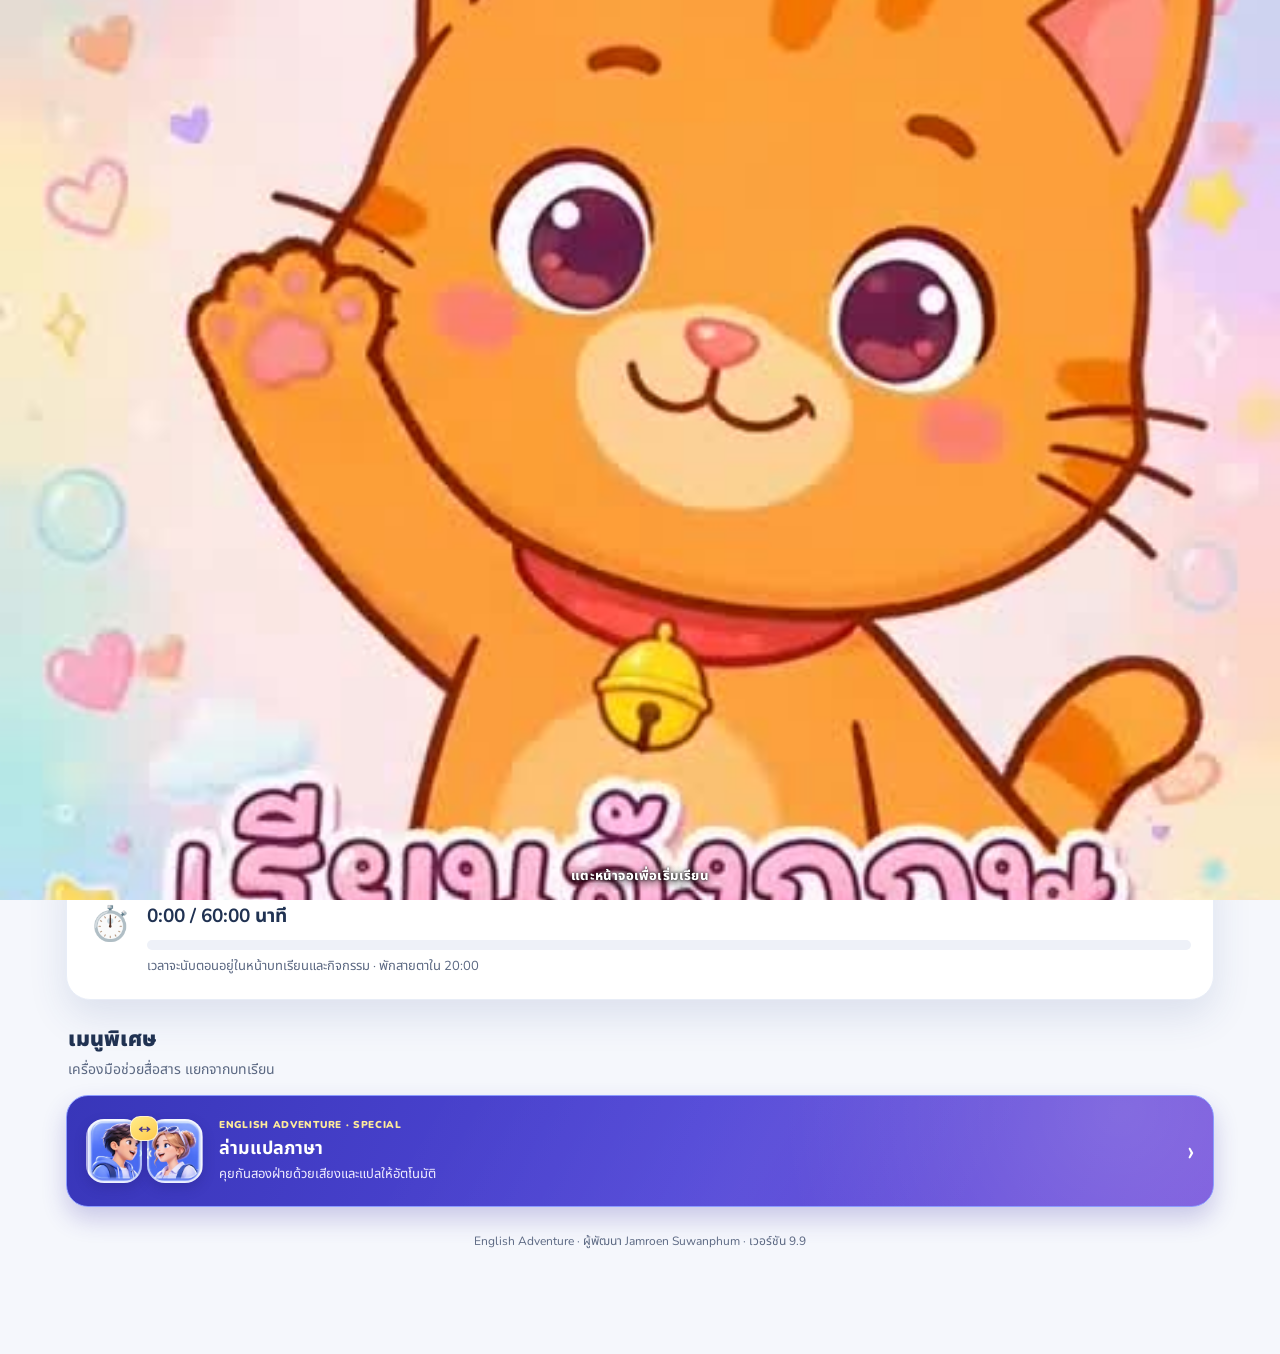
==== commit 2795dac2: "Add files via upload" ====
--- a/index.html
+++ b/index.html
@@ -3,14 +3,17 @@
 <head>
   <meta charset="utf-8" />
   <meta name="viewport" content="width=device-width, initial-scale=1, viewport-fit=cover" />
-  <meta name="theme-color" content="#f4f7ff" />
+  <meta name="theme-color" content="#4f73ec" />
   <meta name="description" content="บทเรียนภาษาอังกฤษ ป.1–ป.6 พร้อมฝึกอ่าน เกม คะแนน และเส้นทางเรียนรู้ตามหลักสูตรโรงเรียน" />
   <link rel="manifest" href="./manifest.webmanifest" />
+  <link rel="preconnect" href="https://fonts.googleapis.com"><link rel="preconnect" href="https://fonts.gstatic.com" crossorigin>
+  <link rel="stylesheet" href="https://fonts.googleapis.com/css2?family=Nunito:wght@400;600;700;800;900&family=Noto+Sans+Thai:wght@400;500;600;700;800&display=swap" media="print" onload="this.media='all'">
+  <link rel="apple-touch-icon" href="./icon-180.png"><link rel="stylesheet" href="./polish.css">
+  
   <link rel="icon" href="./icon.svg" type="image/svg+xml" />
   <title>English Adventure ป.1–ป.6 | เรียนอังกฤษสนุกทุกวัน</title>
   <style>
-    @import url('https://fonts.googleapis.com/css2?family=Nunito:wght@400;500;600;700;800;900&family=Noto+Sans+Thai:wght@400;500;600;700;800;900&display=swap');
-    :root{--ink:#203252;--muted:#73809a;--blue:#4f73ec;--blue2:#7f9bff;--mint:#36b999;--yellow:#ffd166;--pink:#fa8fab;--line:#e8edf7;--paper:#fff;--bg:#f5f7fc;--shadow:0 16px 40px #40588912}
+    :root{--ink:#203252;--muted:#5b6882;--blue:#4f73ec;--blue2:#7f9bff;--mint:#36b999;--yellow:#ffd166;--pink:#fa8fab;--line:#e8edf7;--paper:#fff;--bg:#f5f7fc;--shadow:0 16px 40px #40588912}
     *{box-sizing:border-box}body{margin:0;background:var(--bg);color:var(--ink);font-family:'Nunito','Noto Sans Thai',sans-serif;font-size:16px}button,input,select{font:inherit}button{cursor:pointer} .app{max-width:1200px;margin:auto;padding:22px 26px 100px}.topbar{display:flex;align-items:center;justify-content:space-between;margin-bottom:24px}.brand{display:flex;align-items:center;gap:12px;font-weight:900;font-size:20px}.brand-icon{width:46px;height:46px;border-radius:16px;background:#e9efff;display:grid;place-items:center;font-size:27px}.brand small{display:block;color:var(--muted);font-size:12px;font-weight:700;letter-spacing:.3px}.top-actions{display:flex;gap:10px;align-items:center}.pill,.icon-btn{border:1px solid var(--line);background:white;border-radius:15px;padding:10px 14px;color:var(--ink);font-weight:800;box-shadow:0 4px 12px #3048750a}.profile-pill{display:flex;align-items:center;gap:9px}.avatar{width:35px;height:35px;border-radius:50%;object-fit:cover;background:#edf1ff;display:inline-grid;place-items:center;font-size:20px;overflow:hidden}.hero{position:relative;overflow:hidden;border-radius:30px;padding:34px 38px;background:linear-gradient(115deg,#496dea 0%,#7190fb 66%,#a0b3ff 100%);color:#fff;display:flex;min-height:238px;align-items:center;box-shadow:0 18px 42px #5276e92b}.hero:after{content:'✦';position:absolute;right:8%;top:-30px;font-size:200px;color:#ffffff19}.hero-copy{position:relative;z-index:1;max-width:580px}.eyebrow{font-size:13px;letter-spacing:1.2px;text-transform:uppercase;font-weight:900;opacity:.8}.hero h1{font-size:36px;line-height:1.2;margin:8px 0 10px;font-weight:900}.hero p{margin:0;max-width:500px;color:#f1f4ff;font-weight:600;line-height:1.65}.hero-art{position:absolute;right:55px;bottom:0;font-size:125px;filter:drop-shadow(0 12px 10px #263c8b33)}.hero-btn{margin-top:20px;border:0;border-radius:14px;background:#fff;color:#3d5fd6;padding:12px 18px;font-weight:900;box-shadow:0 8px 18px #263c8b20}.section-head{display:flex;align-items:end;justify-content:space-between;margin:30px 2px 15px}.section-head h2{font-size:21px;margin:0;font-weight:900}.section-head p{margin:4px 0 0;color:var(--muted);font-size:14px}.text-btn{border:0;background:transparent;color:var(--blue);font-weight:900}.stats{display:grid;grid-template-columns:repeat(3,1fr);gap:14px}.stat{background:white;border:1px solid var(--line);border-radius:20px;padding:18px 20px;display:flex;align-items:center;gap:14px;box-shadow:0 7px 20px #30487508}.stat-icon{width:48px;height:48px;border-radius:15px;background:#fff4db;display:grid;place-items:center;font-size:24px}.stat:nth-child(2) .stat-icon{background:#e5f8f2}.stat:nth-child(3) .stat-icon{background:#f1eaff}.stat b{display:block;font-size:22px;font-weight:900}.stat span{color:var(--muted);font-size:13px;font-weight:700}.unit-grid{display:grid;grid-template-columns:repeat(3,1fr);gap:16px}.unit{background:white;border:1px solid var(--line);border-radius:22px;padding:20px;box-shadow:0 7px 20px #30487508;transition:.2s}.unit:hover{transform:translateY(-3px);box-shadow:var(--shadow)}.unit-top{display:flex;justify-content:space-between;align-items:start}.unit-emoji{font-size:34px;width:58px;height:58px;border-radius:18px;background:#f1f4ff;display:grid;place-items:center}.tag{font-size:11px;padding:5px 9px;border-radius:10px;background:#eff2ff;color:#5471d7;font-weight:900}.unit h3{font-size:18px;margin:13px 0 3px}.unit p{margin:0;color:var(--muted);font-size:13px;min-height:39px}.progress-line{height:7px;background:#eef1f8;border-radius:10px;margin:15px 0 10px;overflow:hidden}.progress-line i{display:block;height:100%;background:linear-gradient(90deg,#5f7df0,#8da4ff);border-radius:10px}.unit-foot{display:flex;justify-content:space-between;align-items:center;color:var(--muted);font-size:12px;font-weight:800}.unit-foot button{border:0;border-radius:12px;padding:9px 12px;background:#eef2ff;color:#4e6ee4;font-size:13px;font-weight:900}.bottom-nav{position:fixed;bottom:0;left:0;right:0;z-index:10;display:flex;justify-content:center;padding:10px max(12px,env(safe-area-inset-right)) calc(10px + env(safe-area-inset-bottom));background:#ffffffed;backdrop-filter:blur(14px);border-top:1px solid #e8edf7}.nav-inner{max-width:650px;width:100%;display:flex;justify-content:space-around}.nav-item{border:0;background:transparent;color:#8a95aa;font-weight:800;font-size:12px;min-width:72px;padding:5px}.nav-item span{display:block;font-size:22px;margin-bottom:2px}.nav-item.active{color:var(--blue)}.view{display:none}.view.active{display:block}.panel{background:white;border:1px solid var(--line);border-radius:24px;padding:22px;box-shadow:var(--shadow)}.lesson-layout{display:grid;grid-template-columns:1fr 1fr;gap:18px}.word-list{display:grid;gap:9px}.word-row{display:grid;grid-template-columns:50px 1fr auto;align-items:center;gap:12px;border:1px solid var(--line);border-radius:16px;padding:10px 12px}.word-emoji{font-size:26px}.word-en{font-size:18px;font-weight:900}.word-th{font-size:13px;color:var(--muted)}.small-btn{border:1px solid var(--line);border-radius:12px;background:white;padding:9px 11px;color:var(--blue);font-weight:900}.speak-btn{background:#edf1ff;border:0;border-radius:12px;padding:9px 12px;color:#4f6ee3;font-weight:900}.read-box{background:#f5f7ff;border-radius:20px;padding:18px}.read-target{font-size:26px;font-weight:900;line-height:1.4;margin:10px 0}.read-pronunciation{margin:-3px 0 9px;color:#397a70;font-size:18px;font-weight:900;line-height:1.55;letter-spacing:.2px}.read-translation{color:var(--muted);font-weight:700}.mic-btn{border:0;border-radius:16px;background:#4f73ec;color:#fff;padding:13px 18px;font-weight:900;box-shadow:0 7px 16px #4f73ec3b}.mic-btn.listening{background:#ee6a83;animation:pulse 1.2s infinite}@keyframes pulse{50%{box-shadow:0 0 0 8px #ee6a8330}}.feedback{min-height:30px;margin-top:12px;font-weight:800;color:#4b638e}.feedback.good{color:#229a76}.feedback.retry{color:#cb6c4d}.muted{color:var(--muted)}.quiz-options{display:grid;grid-template-columns:1fr 1fr;gap:12px;margin-top:18px}.option{background:#f7f8fc;border:2px solid var(--line);border-radius:16px;padding:14px;font-weight:900;color:var(--ink);text-align:left}.option:hover{border-color:#9eb0ff}.option.correct{border-color:#51c6a2;background:#e9faf5}.option.wrong{border-color:#ff9fae;background:#fff0f2}.progress-grid{display:grid;grid-template-columns:1fr 1fr;gap:16px}.report-row{padding:13px 0;border-bottom:1px solid var(--line);display:flex;justify-content:space-between;gap:10px}.report-row:last-child{border:0}.badge-row{display:flex;flex-wrap:wrap;gap:9px}.badge{padding:8px 12px;background:#fff4d8;border-radius:13px;font-weight:900;color:#987323;font-size:13px}.settings-grid{display:grid;grid-template-columns:1fr 1fr;gap:14px}.field label{display:block;font-size:13px;font-weight:900;margin:0 0 6px}.field input,.field select{width:100%;border:1px solid var(--line);border-radius:13px;padding:12px;background:#fbfcff;color:var(--ink)}.form-row{display:flex;gap:10px;align-items:center;flex-wrap:wrap;margin-top:16px}.primary{border:0;background:var(--blue);color:white;border-radius:13px;padding:12px 17px;font-weight:900}.secondary{border:1px solid var(--line);background:#fff;border-radius:13px;padding:11px 15px;font-weight:900;color:var(--ink)}.profile-list{display:grid;gap:9px;margin:12px 0}.profile-entry{display:flex;align-items:center;gap:10px;padding:10px;border:1px solid var(--line);border-radius:14px}.profile-entry .grow{flex:1;font-weight:900}.welcome{font-weight:800;font-size:15px;color:#62718f}.toast{position:fixed;left:50%;bottom:90px;transform:translateX(-50%);background:#203252;color:#fff;padding:11px 16px;border-radius:13px;z-index:20;box-shadow:var(--shadow);opacity:0;pointer-events:none;transition:.2s}.toast.show{opacity:1}.install-hint{font-size:13px;color:var(--muted);line-height:1.7}.empty{padding:28px;text-align:center;color:var(--muted)}
     @media(max-width:800px){.app{padding:14px 14px 95px}.hero{padding:25px 22px;min-height:250px}.hero h1{font-size:29px;max-width:75%}.hero-art{font-size:95px;right:10px}.unit-grid{grid-template-columns:repeat(2,1fr)}.lesson-layout{grid-template-columns:1fr}.progress-grid{grid-template-columns:1fr}}
     .voice-label{font-size:12px;font-weight:800}.daily-timer{margin-top:16px;display:flex;align-items:center;gap:16px}.daily-timer-copy{flex:1}.daily-timer h3{margin:0 0 4px}.daily-timer p{margin:5px 0 0}.daily-timer strong{font-size:19px}.timer-track{height:10px;background:#eef1f8;border-radius:10px;overflow:hidden;margin-top:9px}.timer-track i{display:block;width:0;height:100%;background:linear-gradient(90deg,#36b999,#8bdcba);border-radius:10px;transition:width .3s}.skill-panel{margin-top:18px}.skill-status{display:flex;flex-wrap:wrap;gap:8px;margin-top:12px}.skill-status span{background:#f1f4ff;border-radius:10px;padding:7px 10px;font-size:13px;font-weight:800}.activity-card{max-width:700px;margin:auto;text-align:center}.activity-emoji{font-size:86px;margin:16px}.word-chips,.answer-tray{display:flex;justify-content:center;flex-wrap:wrap;gap:9px;margin:16px 0}.answer-tray{min-height:56px;align-items:center;background:#f5f7ff;border-radius:16px;padding:10px}.word-chip{border:1px solid #dfe6f5;border-radius:12px;background:#fff;padding:10px 14px;color:var(--ink);font-weight:900;box-shadow:0 3px 10px #3048750a}.selected-word{background:#edf1ff;color:#4f6ee3}.word-needs-practice{background:#ffe1a8;color:#9b4d22;border-radius:6px;padding:0 3px;text-decoration:underline;text-decoration-thickness:2px;text-underline-offset:3px}.word-correction{color:#9b4d22;font-weight:800}.word-correction p{margin:12px 0 6px}.word-correction-buttons{display:flex;gap:7px;flex-wrap:wrap}
@@ -166,6 +169,24 @@
   #phonics3DFrame{width:100%;flex:1;min-height:0;border:0;background:#dff2ff}
   @media(max-width:520px){#phonics3DOverlay .animal-words-bar{gap:8px;padding-left:9px;padding-right:9px}#phonics3DOverlay .animal-words-bar strong{font-size:13px}}
 </style>
+  <style>
+    .special-tool-card{position:relative;isolation:isolate;overflow:hidden;min-height:112px;gap:16px;padding:15px 18px;border:1px solid #8c9cff;background:linear-gradient(112deg,#3836b9 0%,#5147d7 54%,#7654dc 100%);box-shadow:0 12px 24px #4033a83d;color:#fff}
+    .special-tool-card:before{content:"";position:absolute;z-index:-1;inset:0;background:radial-gradient(circle at 92% 14%,#ffffff27,transparent 32%),linear-gradient(120deg,transparent 30%,#ffffff0d 60%,transparent 80%);pointer-events:none}
+    .special-tool-card:hover{transform:translateY(-3px);box-shadow:0 16px 30px #4033a84d}
+    .special-tool-people{position:relative;flex:0 0 118px;height:76px;display:flex;align-items:center;justify-content:center;gap:5px}
+    .special-person{width:56px;height:64px;display:block;border:2px solid #ffffff9c;border-radius:18px;background-image:url('./translator-banner.webp');background-repeat:no-repeat;background-size:204px 68px;box-shadow:inset 0 1px 2px #fff8,0 5px 12px #211b7140;animation:translatorPersonBob 2.2s ease-in-out infinite}
+    .special-person-left{background-position:left center;transform-origin:bottom center}
+    .special-person-right{background-position:right center;animation-delay:.35s;transform-origin:bottom center}
+    .special-tool-chat{position:absolute;left:50%;top:3px;transform:translateX(-50%);width:28px;height:25px;display:grid;place-items:center;border:1px solid #ffffffa8;border-radius:10px;background:linear-gradient(145deg,#ffed8a,#ffc94a);color:#4b3988;font-size:18px;font-weight:1000;box-shadow:0 3px 8px #28205a40;animation:translatorChatPulse 1.5s ease-in-out infinite}
+    .special-tool-copy em{color:#ffeb9a}
+    .special-tool-copy strong{color:#fff;font-size:18px}
+    .special-tool-copy small{color:#f0edff;font-size:13px}
+    .special-tool-arrow{color:#fff;font-size:30px}
+    @keyframes translatorPersonBob{0%,100%{translate:0 1px;rotate:-1deg}50%{translate:0 -4px;rotate:1deg}}
+    @keyframes translatorChatPulse{0%,100%{scale:1}50%{scale:1.12}}
+    @media(max-width:520px){.special-tool-card{min-height:104px;gap:10px;padding:12px}.special-tool-people{flex-basis:94px;height:68px}.special-person{width:44px;height:58px;background-size:169px 56px}.special-tool-copy em{font-size:9px}.special-tool-copy strong{font-size:16px}.special-tool-copy small{font-size:11px}}
+    @media(prefers-reduced-motion:reduce){.special-person,.special-tool-chat{animation:none}}
+  </style>
 </head>
 <body>
 <div class="intro-video-overlay" id="introVideoOverlay" role="dialog" aria-label="วิดีโอแนะนำ English Adventure" tabindex="0"><video class="intro-video-player" id="introVideoPlayer" autoplay playsinline preload="auto" poster="./home-intro-poster.jpg" aria-label="วิดีโอแนะนำแอป English Adventure"><source src="./home-intro.mp4" type="video/mp4"></video><div class="intro-start-hint" aria-hidden="true">แตะหน้าจอเพื่อเริ่มเรียน</div></div>
@@ -182,7 +203,7 @@
     <div class="section-head"><div><h2>การเรียนของฉัน</h2><p>ทุกความพยายามมีความหมาย 🌱</p></div><button class="text-btn" onclick="showView('progressView')">ดูพัฒนาการ </button></div>
     <div class="stats"><div class="stat"><div class="stat-icon">⭐</div><div><b id="pointsStat">0</b><span>คะแนนสะสม</span></div></div><div class="stat"><div class="stat-icon">📚</div><div><b id="lessonStat">0</b><span>บทที่เรียนจบ</span></div></div><div class="stat"><div class="stat-icon">🔥</div><div><b id="streakStat">0</b><span>วันที่ฝึกต่อเนื่อง</span></div></div></div>
     <div class="panel daily-timer"><div style="font-size:34px">⏱️</div><div class="daily-timer-copy"><h3>เป้าหมายการเรียนวันนี้</h3><strong id="studyTimeLabel">0:00 / 60:00 นาที</strong><div class="timer-track"><i id="studyTimeBar"></i></div><p class="install-hint" id="studyTimeNote">เวลาจะนับตอนอยู่ในหน้าบทเรียนและกิจกรรม</p></div></div>
-    <section class="special-tools"><div class="section-head"><div><h2>เมนูพิเศษ</h2><p>เครื่องมือช่วยสื่อสาร แยกจากบทเรียน</p></div></div><button class="special-tool-card" type="button" onclick="showView('interpreterView')"><span class="special-tool-icon">🗣️</span><span class="special-tool-copy"><em>ENGLISH ADVENTURE · SPECIAL</em><strong>ล่ามแปลภาษา</strong><small>คุยกันสองฝ่ายด้วยเสียงและแปลให้อัตโนมัติ</small></span><span class="special-tool-arrow" aria-hidden="true">›</span></button></section>
+    <section class="special-tools"><div class="section-head"><div><h2>เมนูพิเศษ</h2><p>เครื่องมือช่วยสื่อสาร แยกจากบทเรียน</p></div></div><button class="special-tool-card" type="button" onclick="showView('interpreterView')"><span class="special-tool-people" aria-hidden="true"><span class="special-person special-person-left"></span><span class="special-person special-person-right"></span><span class="special-tool-chat">↔</span></span><span class="special-tool-copy"><em>ENGLISH ADVENTURE · SPECIAL</em><strong>ล่ามแปลภาษา</strong><small>คุยกันสองฝ่ายด้วยเสียงและแปลให้อัตโนมัติ</small></span><span class="special-tool-arrow" aria-hidden="true">›</span></button></section>
   </section>
   <section class="view" id="lessonsView"><div class="section-head"><div><h2>บทเรียน <span id="courseGradeTitle">ป.2</span></h2><p id="courseTrackNote">เลือกเรื่องที่อยากเรียนวันนี้ได้เลย</p></div></div><div class="panel" id="versionPanel" style="margin-bottom:16px"></div><div id="alphabetEntry"></div><div id="phonics3DEntry"></div><div class="unit-grid" id="allUnits"></div>
   <section class="animal-words-section" id="animalWordsSection" hidden>
@@ -206,9 +227,9 @@
   <section class="view" id="studyView"></section>
   <section class="view" id="alphabetView"></section>
   <section class="view" id="translateView"><div class="section-head"><div><h2>💬 ถาม–แปล</h2><p>พิมพ์หรือพูดภาษาไทยหรืออังกฤษ แล้วฟังคำแปลได้</p></div></div><div class="panel translate-panel"><div class="translate-intro"><span class="translate-orb">🌐</span><div><h3>มีคำถามหรือคำศัพท์ที่อยากรู้ไหม?</h3><p class="muted">ถามเป็นภาษาไทยเพื่อแปลเป็นอังกฤษ หรือถามเป็นอังกฤษเพื่อแปลเป็นไทย</p></div></div><label for="translateInput" class="translate-label">คำหรือประโยค</label><textarea id="translateInput" rows="4" maxlength="500" placeholder="ตัวอย่าง: หมาตัวนี้น่ารัก หรือ What is your favorite color?"></textarea><div class="translate-actions"><button class="secondary mic-translate" id="micThaiBtn">🎙️ พูดภาษาไทย</button><button class="secondary mic-translate" id="micEnglishBtn">🎙️ Speak English</button><button class="primary translate-submit" id="translateBtn">แปลให้ฉัน</button></div><p id="translateStatus" class="install-hint" aria-live="polite">ใช้การแปลออนไลน์ ต้องเชื่อมต่ออินเทอร์เน็ต ข้อความที่ส่งจะแชร์กับบริการแปลเพื่อประมวลผล กรุณาอย่าพิมพ์ข้อมูลส่วนตัว</p><div id="translateResult" class="translate-result" aria-live="polite"><div class="translate-empty">คำแปลจะแสดงตรงนี้ ✨</div></div></div></section>
-  <section class="view" id="interpreterView"><div class="interpreter-wrap"><div class="interpreter-title"><div class="interpreter-brand"><svg class="ea-book-icon" viewBox="0 0 64 48" aria-hidden="true"><path d="M5 8c10-4 19-2 27 5v29c-8-7-17-9-27-5z" fill="#fff" stroke="#345bd1" stroke-width="3" stroke-linejoin="round"/><path d="M59 8c-10-4-19-2-27 5v29c8-7 17-9 27-5z" fill="#e9f0ff" stroke="#345bd1" stroke-width="3" stroke-linejoin="round"/><path d="M32 13v29" stroke="#7793ef" stroke-width="2"/></svg><span>English Adventure</span></div><h2>ล่ามแปลภาษา</h2><button class="interpreter-home" type="button" onclick="showView('homeView')" aria-label="กลับหน้าหลัก">‹</button></div><div class="interpreter-hero"><img class="translator-banner-image" src="./translator-banner.png" alt="English Adventure Translator — คุยกันได้ แม้พูดคนละภาษา"></div><section class="panel interpreter-panel" id="conversationPanel"><div class="language-pair"><label for="interpreterLangA">ภาษาที่พูด<select id="interpreterLangA"><option value="th" selected>🇹🇭 ไทย</option><option value="en">🇬🇧 English</option><option value="lo">🇱🇦 ລາວ</option><option value="zh-CN">🇨🇳 中文</option><option value="ja">🇯🇵 日本語</option><option value="ko">🇰🇷 한국어</option><option value="vi">🇻🇳 Tiếng Việt</option><option value="fr">🇫🇷 Français</option><option value="es">🇪🇸 Español</option></select></label><button class="swap-lang" id="swapInterpreterLang" type="button" aria-label="สลับภาษา">⇄</button><label for="interpreterLangB">แปลเป็น<select id="interpreterLangB"><option value="en" selected>🇬🇧 English</option><option value="th">🇹🇭 ไทย</option><option value="lo">🇱🇦 ລາວ</option><option value="zh-CN">🇨🇳 中文</option><option value="ja">🇯🇵 日本語</option><option value="ko">🇰🇷 한국어</option><option value="vi">🇻🇳 Tiếng Việt</option><option value="fr">🇫🇷 Français</option><option value="es">🇪🇸 Español</option></select></label></div><div class="interpreter-board" id="interpreterBoard" aria-live="polite"><div class="interpreter-empty" id="interpreterEmpty"><span>💬</span><small>แตะไมค์แล้วพูดได้เลย พอพูดจบระบบจะแปลให้อัตโนมัติ</small></div><div id="interpreterResult"></div></div><div class="interpreter-status" id="interpreterStatus" aria-live="polite">พร้อมฟัง เลือกไมค์ตามภาษาที่ต้องการพูด</div><div class="interpreter-mics"><div class="mic-column"><button class="mic-round mic-blue" id="speakerMicA" type="button" aria-label="พูดภาษาที่เลือกด้านซ้าย"><svg viewBox="0 0 64 64" aria-hidden="true"><rect x="24" y="7" width="16" height="31" rx="8"/><path d="M17 30v4a15 15 0 0 0 30 0v-4M32 49v8M23 58h18"/></svg><span class="mic-wave" aria-hidden="true"><i></i><i></i><i></i><i></i><i></i><i></i><i></i></span></button><span class="mic-caption" id="speakerLangALabel">พูดไทย</span></div><div class="mic-column"><button class="mic-round mic-yellow" id="speakerMicB" type="button" aria-label="Speak the language selected on the right"><svg viewBox="0 0 64 64" aria-hidden="true"><rect x="24" y="7" width="16" height="31" rx="8"/><path d="M17 30v4a15 15 0 0 0 30 0v-4M32 49v8M23 58h18"/></svg><span class="mic-wave" aria-hidden="true"><i></i><i></i><i></i><i></i><i></i><i></i><i></i></span></button><span class="mic-caption" id="speakerLangBLabel">Speak English</span></div></div><p class="interpreter-note">เมื่อพูดจบ ระบบจะแปลและอ่านออกเสียงตามภาษาปลายทาง หากโทรศัพท์ไม่มีเสียงภาษานั้น แอปจะแจ้งให้ทราบแทนการอ่านผิดภาษา</p></section></div></section>
+  <section class="view" id="interpreterView"><div class="interpreter-wrap"><div class="interpreter-title"><div class="interpreter-brand"><svg class="ea-book-icon" viewBox="0 0 64 48" aria-hidden="true"><path d="M5 8c10-4 19-2 27 5v29c-8-7-17-9-27-5z" fill="#fff" stroke="#345bd1" stroke-width="3" stroke-linejoin="round"/><path d="M59 8c-10-4-19-2-27 5v29c8-7 17-9 27-5z" fill="#e9f0ff" stroke="#345bd1" stroke-width="3" stroke-linejoin="round"/><path d="M32 13v29" stroke="#7793ef" stroke-width="2"/></svg><span>English Adventure</span></div><h2>ล่ามแปลภาษา</h2><button class="interpreter-home" type="button" onclick="showView('homeView')" aria-label="กลับหน้าหลัก">‹</button></div><div class="interpreter-hero"><img class="translator-banner-image" src="./translator-banner.webp" alt="English Adventure Translator — คุยกันได้ แม้พูดคนละภาษา"></div><section class="panel interpreter-panel" id="conversationPanel"><div class="language-pair"><label for="interpreterLangA">ภาษาที่พูด<select id="interpreterLangA"><option value="th" selected>🇹🇭 ไทย</option><option value="en">🇬🇧 English</option><option value="lo">🇱🇦 ລາວ</option><option value="zh-CN">🇨🇳 中文</option><option value="ja">🇯🇵 日本語</option><option value="ko">🇰🇷 한국어</option><option value="vi">🇻🇳 Tiếng Việt</option><option value="fr">🇫🇷 Français</option><option value="es">🇪🇸 Español</option></select></label><button class="swap-lang" id="swapInterpreterLang" type="button" aria-label="สลับภาษา">⇄</button><label for="interpreterLangB">แปลเป็น<select id="interpreterLangB"><option value="en" selected>🇬🇧 English</option><option value="th">🇹🇭 ไทย</option><option value="lo">🇱🇦 ລາວ</option><option value="zh-CN">🇨🇳 中文</option><option value="ja">🇯🇵 日本語</option><option value="ko">🇰🇷 한국어</option><option value="vi">🇻🇳 Tiếng Việt</option><option value="fr">🇫🇷 Français</option><option value="es">🇪🇸 Español</option></select></label></div><div class="interpreter-board" id="interpreterBoard" aria-live="polite"><div class="interpreter-empty" id="interpreterEmpty"><span>💬</span><small>แตะไมค์แล้วพูดได้เลย พอพูดจบระบบจะแปลให้อัตโนมัติ</small></div><div id="interpreterResult"></div></div><div class="interpreter-status" id="interpreterStatus" aria-live="polite">พร้อมฟัง เลือกไมค์ตามภาษาที่ต้องการพูด</div><div class="interpreter-mics"><div class="mic-column"><button class="mic-round mic-blue" id="speakerMicA" type="button" aria-label="พูดภาษาที่เลือกด้านซ้าย"><svg viewBox="0 0 64 64" aria-hidden="true"><rect x="24" y="7" width="16" height="31" rx="8"/><path d="M17 30v4a15 15 0 0 0 30 0v-4M32 49v8M23 58h18"/></svg><span class="mic-wave" aria-hidden="true"><i></i><i></i><i></i><i></i><i></i><i></i><i></i></span></button><span class="mic-caption" id="speakerLangALabel">พูดไทย</span></div><div class="mic-column"><button class="mic-round mic-yellow" id="speakerMicB" type="button" aria-label="Speak the language selected on the right"><svg viewBox="0 0 64 64" aria-hidden="true"><rect x="24" y="7" width="16" height="31" rx="8"/><path d="M17 30v4a15 15 0 0 0 30 0v-4M32 49v8M23 58h18"/></svg><span class="mic-wave" aria-hidden="true"><i></i><i></i><i></i><i></i><i></i><i></i><i></i></span></button><span class="mic-caption" id="speakerLangBLabel">Speak English</span></div></div><p class="interpreter-note">เมื่อพูดจบ ระบบจะแปลและอ่านออกเสียงตามภาษาปลายทาง หากโทรศัพท์ไม่มีเสียงภาษานั้น แอปจะแจ้งให้ทราบแทนการอ่านผิดภาษา</p></section></div></section>
   <section class="view" id="progressView"><div class="section-head"><div><h2>พัฒนาการของ <span id="progressName">นักเรียน</span></h2><p>ดูความพยายามและสิ่งที่ฝึกไปแล้ว</p></div><button class="secondary" onclick="showView('settingsView')">จัดการโปรไฟล์</button></div><div class="progress-grid"><div class="panel"><h3>📈 สรุปการเรียน</h3><div id="reportSummary"></div></div><div class="panel"><h3>🏅 เหรียญความสำเร็จ</h3><div class="badge-row" id="badgeList"></div><p class="muted" id="noBadges"></p></div><div class="panel" style="grid-column:1/-1"><h3>📝 ประวัติล่าสุด</h3><div id="historyList"></div></div></div><div class="panel daily-assessment-panel" id="dailyAssessmentPanel"></div></section>
-  <section class="view" id="settingsView"><div class="section-head"><div><h2>โปรไฟล์ประจำอุปกรณ์</h2><p>หนึ่งอุปกรณ์มีหนึ่งโปรไฟล์ ข้อมูลและคะแนนเก็บไว้ในเครื่องนี้</p></div></div><div class="panel"><h3>✏️ ตั้งค่าโปรไฟล์นักเรียน</h3><div class="settings-grid"><div class="field"><label>ชื่อเล่นหรือชื่อที่ใช้ในแอป</label><input id="nameInput" placeholder="เช่น น้องต้นกล้า" maxlength="30"></div><div class="field"><label>โรงเรียน (ไม่บังคับ)</label><input id="schoolInput" placeholder="ชื่อโรงเรียน" maxlength="70"></div><div class="field"><label>ระดับชั้น</label><select id="gradeInput"><option value="1">ป.1</option><option value="2">ป.2</option><option value="3">ป.3</option><option value="4">ป.4</option><option value="5">ป.5</option><option value="6">ป.6</option></select></div><div class="field"><label>หลักสูตรของโรงเรียน</label><select id="curriculumInput"><option value="2551">หลักสูตรแกนกลาง 2551 (ปรับปรุง 2560)</option><option value="2568">หลักสูตร 2568 (โรงเรียนที่ใช้)</option></select></div><div class="field"><label>รูปโปรไฟล์</label><input id="photoInput" type="file" accept="image/*"></div><div class="field"><label for="studyGoalInput">เวลาเรียนต่อวัน (นาที)</label><input id="studyGoalInput" type="number" inputmode="numeric" min="1" max="720" step="1" value="60"><small class="install-hint">ตั้งเป้าหมายได้ 1–720 นาที แล้วกดบันทึกข้อมูล</small></div></div><div class="profile-action-row"><div class="profile-photo-frame" aria-label="รูปโปรไฟล์"><span class="avatar" id="editAvatar">🧒</span></div><div class="action-tiles" aria-label="บันทึกหรือเริ่มต้นข้อมูลใหม่"><div class="action-tile"><button class="action-square save-action" id="saveProfileBtn" type="button" aria-label="บันทึกข้อมูล" title="บันทึกข้อมูล">💾</button><span>บันทึกข้อมูล</span></div><div class="action-tile"><button class="action-square reset-action" id="resetDataBtn" type="button" aria-label="รีเซ็ตข้อมูล" title="รีเซ็ตข้อมูล">↻</button><span>รีเซ็ต</span></div></div></div><p class="install-hint data-local-note">ข้อมูลโปรไฟล์ คะแนน และรูปภาพเก็บไว้ในอุปกรณ์นี้ หากต้องการเริ่มใหม่ ใช้ปุ่ม “รีเซ็ต”</p><p class="install-hint">เลือกหลักสูตรให้ตรงกับที่โรงเรียนใช้อยู่ หากไม่แน่ใจสอบถามครูประจำชั้นได้ครับ</p></div><div class="panel photo-settings" style="margin-top:16px"><div class="section-head"><div><h3>🖼️ ภาพหน้าปกของโปรไฟล์นี้</h3><p>เพิ่มได้สูงสุด 5 ภาพ ภาพจะหมุนเวียนบนแบนเนอร์ด้วยเอฟเฟกต์สลับภาพแบบสุ่ม และเก็บในอุปกรณ์นี้</p></div><strong id="bannerCount" class="tag">0/5 ภาพ</strong></div><div id="bannerPreviewList" class="banner-preview-list"></div><div class="field"><label for="bannerPhotoInput">อัปโหลดภาพพื้นหลัง</label><input id="bannerPhotoInput" type="file" accept="image/*" multiple><small class="install-hint">เพิ่มได้สูงสุด 5 ภาพ แนะนำภาพแนวนอนเพื่อให้เห็นรูปได้เต็มแบนเนอร์ ใช้แถบจัดตำแหน่งเพื่อเลื่อนกรอบไม่ให้ตัดศีรษะ</small></div><p class="install-hint">ภาพพื้นหลังจะแสดงเฉพาะบนเครื่องนี้ หากเปิดแอปในเครื่องอื่น ให้เพิ่มภาพในเครื่องนั้นอีกครั้ง</p></div><div class="panel share-settings" style="margin-top:16px"><h3>🔗 แชร์แอปให้คนอื่น</h3><p class="install-hint">ส่งลิงก์เพื่อให้แต่ละคนเปิดแอปและตั้งโปรไฟล์บนอุปกรณ์ของตัวเอง</p><div class="action-tiles share-action-tiles" aria-label="แชร์ลิงก์และติดตั้งแอป"><div class="action-tile"><button class="action-square share-action" id="shareAppBtn" type="button" aria-label="แชร์ลิงก์" title="แชร์ลิงก์">🔗</button><span>แชร์ลิงก์</span></div><div class="action-tile"><button class="action-square copy-action" id="copyLinkBtn" type="button" aria-label="คัดลอกลิงก์" title="คัดลอกลิงก์">📋</button><span>คัดลอกลิงก์</span></div><div class="action-tile"><button class="action-square install-action" id="installBtn" type="button" aria-label="ติดตั้งแอป" title="ติดตั้งแอป">⬇️</button><span>ติดตั้งแอป</span></div><div class="action-tile"><button class="action-square guide-action" id="guideButton" type="button" aria-label="คู่มือการใช้งาน" title="คู่มือการใช้งาน">📘</button><span>คู่มือการใช้งาน</span></div></div></div><div class="panel about-settings" style="margin-top:16px"><h3>ℹ️ เกี่ยวกับแอป</h3><p>ผู้พัฒนา <b>Jamroen Suwanphum</b> · เวอร์ชัน <b id="appVersion">8.9</b></p><button class="secondary" id="noticeButton">อ่านคำแนะนำและข้อชี้แจง</button></div></section><section class="view" id="guideView"><div class="notice-sheet guide-sheet"><div class="notice-ribbon">คู่มือทีละขั้นตอน</div><div class="notice-emblem">📘</div><p class="notice-kicker">ENGLISH ADVENTURE · คู่มือการใช้งาน</p><h2>เริ่มเรียนและใช้งานแอป</h2><p class="guide-lead">ทำตามขั้นตอนด้านล่างได้เลย ตั้งแต่ตั้งโปรไฟล์ เลือกบทเรียน ไปจนถึงดูความก้าวหน้า</p><div class="guide-steps"><section class="guide-step"><h3>1. ตั้งโปรไฟล์ก่อนเริ่มเรียน</h3><p>ไปที่เมนู “โปรไฟล์” แล้วกรอกชื่อที่อยากให้ครู AI เรียก ชื่อโรงเรียน (ไม่บังคับ) เลือกระดับชั้น ป.1–ป.6 และหลักสูตรที่โรงเรียนใช้ เพิ่มรูปโปรไฟล์ได้ตามต้องการ</p><p>กำหนดเวลาเรียนต่อวันเป็นนาที เช่น 20, 30 หรือ 60 นาที แล้วแตะปุ่ม “บันทึกข้อมูล” ข้อมูลจะจำไว้ในอุปกรณ์นี้</p></section><section class="guide-step"><h3>2. หน้าหลัก</h3><p>ดูคะแนนสะสม จำนวนบทที่เรียนจบ วันที่ฝึกต่อเนื่อง และเป้าหมายเวลาเรียนประจำวัน แตะ “เริ่มเรียนกันเลย” เพื่อกลับไปยังบทที่เรียนค้างหรือบทถัดไป หรือเปิดรายการทั้งหมดจากเมนู “บทเรียน” ด้านล่าง</p></section><section class="guide-step"><h3>3. หน้า “บทเรียน”</h3><p>เลือกหัวข้อที่อยากฝึก ระบบจัดบทเรียนตามระดับชั้นและหลักสูตรในโปรไฟล์ แตะบทเรียนเพื่อเปิดกิจกรรมหลัก 5 แบบและกิจกรรมที่ 6 “พูดคุยกับครู AI” ซึ่งมีในทุกบทเรียน ป.1–ป.6 ทั้งเวอร์ชัน 1 และ 2 ทำกิจกรรมฝึกให้ครบเพื่อปลดล็อกเกมประจำบท</p><p>เวอร์ชัน 2 จะเปิดเมื่อเรียนครบทุกบทของเวอร์ชัน 1 และคะแนนเฉลี่ยอย่างน้อย 80%</p></section><section class="guide-step"><h3>4. ฝึกคำศัพท์และอ่านออกเสียง</h3><p>ใต้ประโยคภาษาอังกฤษมีคำอ่านภาษาไทยใกล้เคียงช่วยให้อ่านตามได้ เช่น Goodbye แสดงคำอ่าน “กู๊ด-บาย” คำอ่านเป็นแนวช่วยออกเสียงโดยประมาณ ให้ฟังปุ่ม “ฟังตัวอย่าง” ควบคู่กัน จากนั้นแตะปุ่มไมโครโฟนและอ่านตาม อนุญาตให้ใช้ไมโครโฟนเมื่อเบราว์เซอร์ถาม หากอ่านใกล้เคียงระบบจะให้กำลังใจ และเมื่ออ่านถูกจะชมตามชื่อโปรไฟล์พร้อมพูดประโยคและความหมาย</p><p>เสียงครูและเสียงเอฟเฟกต์เปิดหรือปิดได้จากปุ่มเสียงมุมขวาบน</p></section><section class="guide-step"><h3>5. ฝึกฟังและเรียงประโยค</h3><p>เลือก “ฟังแล้วจับคู่คำ” เพื่อฟังคำศัพท์แล้วเลือกความหมาย หรือเลือก “เรียงคำเป็นประโยค” เพื่อจัดคำให้เป็นประโยคภาษาอังกฤษ ทำซ้ำได้จนคล่อง</p></section><section class="guide-step"><h3>6. ฝึกเขียนคำศัพท์</h3><p>เลือก “ฝึกเขียนคำศัพท์” ระบบจะแสดงความหมายภาษาไทยทีละคำ ให้พิมพ์คำศัพท์ภาษาอังกฤษแล้วกดตรวจคำตอบ ระบบไม่แยกตัวพิมพ์เล็กกับตัวพิมพ์ใหญ่</p><p>หากตอบผิด 4 ครั้ง ระบบจะแสดงคำตอบตัวใหญ่บนกระดานและให้พิมพ์ตามอีกครั้ง เมื่อตอบถูกให้กด “คำถัดไป” จนครบทุกคำ มีเสียงเอฟเฟกต์และคำชมตามชื่อในโปรไฟล์ เมื่อระบบเฉลย ครูจะสะกดชื่อตัวอักษรด้วยเสียงภาษาไทย ตัวอักษรบนจอจะปรากฏทีละตัวพร้อมเสียง จากนั้นจะพูด “อ่านว่า” และออกเสียงคำศัพท์ด้วยสำเนียงภาษาอังกฤษ แล้วชวนน้องตามชื่อโปรไฟล์ให้เขียนตามคุณครู</p></section><section class="guide-step"><h3>กิจกรรมเสริม: พูดคุยกับครู AI</h3><p>ก่อนถามแต่ละข้อ ครูจะบอกเป็นภาษาไทยสั้น ๆ ว่าคำถามภาษาอังกฤษหมายถึงอะไร และเด็กควรตอบเรื่องใด โดยไม่บอกตัวอย่างคำตอบภาษาอังกฤษล่วงหน้า เช่น “ครูจะถามว่าน้องชื่ออะไร ให้น้องตอบชื่อของน้องเป็นภาษาอังกฤษนะคะ” จากนั้นครูจึงถามประโยคภาษาอังกฤษตามเดิม เด็กจะได้คิดคำตอบด้วยตนเอง</p><p>เด็กตอบด้วยไมโครโฟนหรือพิมพ์คำตอบได้ หากใช้ไมโครโฟน ผู้ปกครองควรช่วยอนุญาตการใช้ไมโครโฟนและดูแลการใช้งาน การรู้จำเสียงขึ้นอยู่กับอุปกรณ์และบริการของเบราว์เซอร์ เสียงอาจถูกประมวลผลตามการตั้งค่าของบริการนั้น หากอุปกรณ์ไม่รองรับหรือไม่สะดวกใช้เสียง ให้พิมพ์ตอบได้ แอปไม่บันทึกคำตอบไว้ในโปรไฟล์ หากตอบไม่ตรงครูจะให้กำลังใจและชวนลองใหม่ เมื่อผิดเกิน 3 ครั้งครูจะแสดงและอ่านประโยคตัวอย่าง</p><p>กิจกรรมนี้มีในทุกบทเรียนของ ป.1–ป.6 ทั้งเวอร์ชัน 1 และ 2 โดยคำถามสอดคล้องกับคำศัพท์ของบทนั้น หากคำถามเกี่ยวกับชื่อคุณครูหรือสมาชิกครอบครัว เด็กใช้ชื่อสมมติได้ ไม่จำเป็นต้องบอกชื่อจริง โปรดแนะนำเด็กไม่ให้บอกชื่อโรงเรียน ที่อยู่ เบอร์โทรศัพท์ หรือข้อมูลส่วนตัวของตนเองและคนใกล้ชิด</p></section><section class="guide-step"><h3>7. เกมทบทวนประจำบท</h3><p>เกมจะปลดล็อกเมื่อทำกิจกรรมหลักครบ ทุกบทเรียน ป.1–ป.6 ทั้งเวอร์ชัน 1 และ 2 ต้องทำกิจกรรมพูดคุยกับครู AI เพิ่มด้วย ตอบคำถามเพื่อรับคะแนนและฟังคำชม</p></section><section class="guide-step"><h3>8. หน้า “คะแนน”</h3><p>ดูคะแนนเฉลี่ย บทที่เรียนจบ ประวัติการทำกิจกรรม จำนวนครั้งที่ฝึกอ่าน และรางวัลความพยายาม คะแนนใช้ติดตามการฝึกและให้กำลังใจ</p></section><section class="guide-step"><h3>9. เป้าหมายเวลาเรียน</h3><p>เวลาจะนับเฉพาะตอนเปิดหน้าบทเรียนหรือทำกิจกรรม ระบบชวนพักสายตาทุก 20 นาที โดยมองไกลประมาณ 6 เมตร 20 วินาที และหยุดนับเวลาเรียนระหว่างพัก เมื่อครบจำนวนนาทีที่ตั้งไว้ในโปรไฟล์ ครูจะพูดคำชมเฉพาะชื่อโปรไฟล์ หากปิดเสียง ระบบจะแสดงข้อความแจ้งแทน</p></section><section class="guide-step"><h3>10. เมนู “ถาม–แปล” และเมนูพิเศษ “ล่ามแปลภาษา”</h3><p>เมนูถาม–แปลใช้แปลคำหรือประโยค ส่วนเมนูล่ามแปลภาษาช่วยแปลบทสนทนาสองฝ่ายด้วยเสียง ต้องใช้อินเทอร์เน็ตและอนุญาตไมโครโฟน ไม่ควรใส่ชื่อเต็ม ที่อยู่ เบอร์โทรศัพท์ หรือข้อมูลส่วนตัวของเด็ก</p></section><section class="guide-step"><h3>11. โปรไฟล์ รูปภาพ และการแชร์</h3><p>เพิ่มภาพหน้าปกได้สูงสุด 5 ภาพ ปุ่ม “แชร์ลิงก์” เปิดเมนูแชร์ของอุปกรณ์ซึ่งเลือก LINE ได้ ปุ่ม “คัดลอกลิงก์” ใช้ส่งให้ผู้อื่น และปุ่ม “ติดตั้งแอป” แนะนำวิธีติดตั้งตามอุปกรณ์</p><p>ข้อมูลและภาพเก็บแยกในแต่ละอุปกรณ์ ไม่ซิงก์ข้ามเครื่อง ปุ่ม “รีเซ็ต” จะลบข้อมูลในเครื่องหลังยืนยัน</p></section></div><button class="primary notice-back" id="guideBack">กลับหน้าโปรไฟล์</button></div></section><section class="view" id="noticeView"><div class="notice-sheet"><div class="notice-ribbon">แนวทางการใช้งานเพื่อการเรียนรู้</div><div class="notice-emblem">EA</div><p class="notice-kicker">ENGLISH ADVENTURE · คำแนะนำและข้อชี้แจง</p><h2>ขอบเขตและวัตถุประสงค์ของแอป</h2><p class="notice-lead">พื้นที่ฝึกภาษาอังกฤษอย่างสนุกสนาน เพื่อเสริมการเรียนรู้ของเด็ก ๆ</p><div class="notice-rule"></div><section><h3>วัตถุประสงค์</h3><p>แอป English Adventure จัดทำขึ้นเพื่อเป็นสื่อเสริมให้เด็ก ๆ ฝึกคำศัพท์ การฟัง การอ่านออกเสียง และการเรียงประโยค ผ่านบทเรียนและกิจกรรมที่เหมาะกับการเรียนรู้ด้วยตนเอง</p></section><section><h3>ขอบเขตการใช้งาน</h3><p>เนื้อหาในแอปไม่ได้จัดทำหรือรับรองให้เป็นหลักสูตรการศึกษาอย่างเป็นทางการ และไม่ใช้แทนหลักสูตรของโรงเรียน การเรียนกับครู หรือคำแนะนำจากครูประจำชั้น ผู้ปกครองสามารถร่วมดูแลและสนับสนุนการเรียนรู้ของเด็กได้</p></section><section><h3>คะแนนและระบบตรวจเสียง</h3><p>คะแนนและสถิติในแอปมีไว้ติดตามความพยายามและให้กำลังใจเท่านั้น ไม่ใช่ผลสอบหรือการประเมินผลทางการ ระบบรู้จำเสียงอาจฟังคลาดเคลื่อนตามสำเนียง ไมโครโฟน หรือสภาพแวดล้อม จึงควรใช้ผลตรวจเป็นแนวทางฝึกเพิ่มเติม</p></section><section><h3>ข้อมูลส่วนตัวและอุปกรณ์</h3><p>โปรไฟล์ คะแนน และภาพที่เพิ่มในแอปเก็บอยู่ในอุปกรณ์ที่ใช้งาน หากใช้แอปบนเครื่องอื่น ข้อมูลจะไม่ซิงก์ให้อัตโนมัติ หากต้องการเริ่มต้นใหม่ สามารถรีเซ็ตข้อมูลในหน้าโปรไฟล์ได้</p></section><section><h3>การแปลภาษา</h3><p>เมนูถาม–แปลและล่ามแปลภาษาใช้บริการแปลออนไลน์ ข้อความที่ส่งไปแปลจะถูกส่งให้ผู้ให้บริการภายนอก กรุณาอย่าป้อนชื่อเต็ม ที่อยู่ เบอร์โทรศัพท์ หรือข้อมูลส่วนตัวของเด็ก</p></section><div class="notice-signature"><div><span>ผู้พัฒนา</span><strong>Jamroen Suwanphum</strong></div><div><span>เวอร์ชันแอป</span><strong id="noticeVersion">9.9</strong></div></div><p class="notice-footnote">จัดทำเพื่อส่งเสริมการเรียนรู้ภาษาอังกฤษอย่างสร้างสรรค์</p><button class="primary notice-back" id="noticeBack">กลับหน้าโปรไฟล์</button></div></section>
+  <section class="view" id="settingsView"><div class="section-head"><div><h2>โปรไฟล์ประจำอุปกรณ์</h2><p>หนึ่งอุปกรณ์มีหนึ่งโปรไฟล์ ข้อมูลและคะแนนเก็บไว้ในเครื่องนี้</p></div></div><div class="panel"><h3>✏️ ตั้งค่าโปรไฟล์นักเรียน</h3><div class="settings-grid"><div class="field"><label>ชื่อเล่นหรือชื่อที่ใช้ในแอป</label><input id="nameInput" placeholder="เช่น น้องต้นกล้า" maxlength="30"></div><div class="field"><label>โรงเรียน (ไม่บังคับ)</label><input id="schoolInput" placeholder="ชื่อโรงเรียน" maxlength="70"></div><div class="field"><label>ระดับชั้น</label><select id="gradeInput"><option value="1">ป.1</option><option value="2">ป.2</option><option value="3">ป.3</option><option value="4">ป.4</option><option value="5">ป.5</option><option value="6">ป.6</option></select></div><div class="field"><label>หลักสูตรของโรงเรียน</label><select id="curriculumInput"><option value="2551">หลักสูตรแกนกลาง 2551 (ปรับปรุง 2560)</option><option value="2568">หลักสูตร 2568 (โรงเรียนที่ใช้)</option></select></div><div class="field"><label>รูปโปรไฟล์</label><input id="photoInput" type="file" accept="image/*"></div><div class="field"><label for="studyGoalInput">เวลาเรียนต่อวัน (นาที)</label><input id="studyGoalInput" type="number" inputmode="numeric" min="1" max="720" step="1" value="60"><small class="install-hint">ตั้งเป้าหมายได้ 1–720 นาที แล้วกดบันทึกข้อมูล</small></div></div><div class="profile-action-row"><div class="profile-photo-frame" aria-label="รูปโปรไฟล์"><span class="avatar" id="editAvatar">🧒</span></div><div class="action-tiles" aria-label="บันทึกหรือเริ่มต้นข้อมูลใหม่"><div class="action-tile"><button class="action-square save-action" id="saveProfileBtn" type="button" aria-label="บันทึกข้อมูล" title="บันทึกข้อมูล">💾</button><span>บันทึกข้อมูล</span></div><div class="action-tile"><button class="action-square reset-action" id="resetDataBtn" type="button" aria-label="รีเซ็ตข้อมูล" title="รีเซ็ตข้อมูล">↻</button><span>รีเซ็ต</span></div></div></div><p class="install-hint data-local-note">ข้อมูลโปรไฟล์ คะแนน และรูปภาพเก็บไว้ในอุปกรณ์นี้ หากต้องการเริ่มใหม่ ใช้ปุ่ม “รีเซ็ต”</p><p class="install-hint">เลือกหลักสูตรให้ตรงกับที่โรงเรียนใช้อยู่ หากไม่แน่ใจสอบถามครูประจำชั้นได้ครับ</p></div><div class="panel photo-settings" style="margin-top:16px"><div class="section-head"><div><h3>🖼️ ภาพหน้าปกของโปรไฟล์นี้</h3><p>เพิ่มได้สูงสุด 5 ภาพ ภาพจะหมุนเวียนบนแบนเนอร์ด้วยเอฟเฟกต์สลับภาพแบบสุ่ม และเก็บในอุปกรณ์นี้</p></div><strong id="bannerCount" class="tag">0/5 ภาพ</strong></div><div id="bannerPreviewList" class="banner-preview-list"></div><div class="field"><label for="bannerPhotoInput">อัปโหลดภาพพื้นหลัง</label><input id="bannerPhotoInput" type="file" accept="image/*" multiple><small class="install-hint">เพิ่มได้สูงสุด 5 ภาพ แนะนำภาพแนวนอนเพื่อให้เห็นรูปได้เต็มแบนเนอร์ ใช้แถบจัดตำแหน่งเพื่อเลื่อนกรอบไม่ให้ตัดศีรษะ</small></div><p class="install-hint">ภาพพื้นหลังจะแสดงเฉพาะบนเครื่องนี้ หากเปิดแอปในเครื่องอื่น ให้เพิ่มภาพในเครื่องนั้นอีกครั้ง</p></div><div class="panel share-settings" style="margin-top:16px"><h3>🔗 แชร์แอปให้คนอื่น</h3><p class="install-hint">ส่งลิงก์เพื่อให้แต่ละคนเปิดแอปและตั้งโปรไฟล์บนอุปกรณ์ของตัวเอง</p><div class="action-tiles share-action-tiles" aria-label="แชร์ลิงก์และติดตั้งแอป"><div class="action-tile"><button class="action-square share-action" id="shareAppBtn" type="button" aria-label="แชร์ลิงก์" title="แชร์ลิงก์">🔗</button><span>แชร์ลิงก์</span></div><div class="action-tile"><button class="action-square copy-action" id="copyLinkBtn" type="button" aria-label="คัดลอกลิงก์" title="คัดลอกลิงก์">📋</button><span>คัดลอกลิงก์</span></div><div class="action-tile"><button class="action-square install-action" id="installBtn" type="button" aria-label="ติดตั้งแอป" title="ติดตั้งแอป">⬇️</button><span>ติดตั้งแอป</span></div><div class="action-tile"><button class="action-square guide-action" id="guideButton" type="button" aria-label="คู่มือการใช้งาน" title="คู่มือการใช้งาน">📘</button><span>คู่มือการใช้งาน</span></div></div></div><div class="panel about-settings" style="margin-top:16px"><h3>ℹ️ เกี่ยวกับแอป</h3><p>ผู้พัฒนา <b>Jamroen Suwanphum</b> · เวอร์ชัน <b id="appVersion">8.9</b></p><button class="secondary" id="noticeButton">อ่านคำแนะนำและข้อชี้แจง</button></div></section><section class="view" id="guideView"><div class="notice-sheet guide-sheet"><div class="notice-ribbon">คู่มือทีละขั้นตอน</div><div class="notice-emblem">📘</div><p class="notice-kicker">ENGLISH ADVENTURE · คู่มือการใช้งาน</p><h2>เริ่มเรียนและใช้งานแอป</h2><p class="guide-lead">ทำตามขั้นตอนด้านล่างได้เลย ตั้งแต่ตั้งโปรไฟล์ เลือกบทเรียน ไปจนถึงดูความก้าวหน้า</p><div class="guide-steps"><section class="guide-step"><h3>1. ตั้งโปรไฟล์ก่อนเริ่มเรียน</h3><p>ไปที่เมนู “โปรไฟล์” แล้วกรอกชื่อที่อยากให้ครู AI เรียก ชื่อโรงเรียน (ไม่บังคับ) เลือกระดับชั้น ป.1–ป.6 และหลักสูตรที่โรงเรียนใช้ เพิ่มรูปโปรไฟล์ได้ตามต้องการ</p><p>กำหนดเวลาเรียนต่อวันเป็นนาที เช่น 20, 30 หรือ 60 นาที แล้วแตะปุ่ม “บันทึกข้อมูล” ข้อมูลจะจำไว้ในอุปกรณ์นี้</p></section><section class="guide-step"><h3>2. หน้าหลัก</h3><p>ดูคะแนนสะสม จำนวนบทที่เรียนจบ วันที่ฝึกต่อเนื่อง และเป้าหมายเวลาเรียนประจำวัน แตะ “เริ่มเรียนกันเลย” เพื่อกลับไปยังบทที่เรียนค้างหรือบทถัดไป หรือเปิดรายการทั้งหมดจากเมนู “บทเรียน” ด้านล่าง</p></section><section class="guide-step"><h3>3. หน้า “บทเรียน”</h3><p>เลือกหัวข้อที่อยากฝึก ระบบจัดบทเรียนตามระดับชั้นและหลักสูตรในโปรไฟล์ แตะบทเรียนเพื่อเปิดกิจกรรมหลัก 5 แบบและกิจกรรมที่ 6 “พูดคุยกับครู AI” ซึ่งมีในทุกบทเรียน ป.1–ป.6 ทั้งเวอร์ชัน 1 และ 2 ทำกิจกรรมฝึกให้ครบเพื่อปลดล็อกเกมประจำบท</p><p>เวอร์ชัน 2 จะเปิดเมื่อเรียนครบทุกบทของเวอร์ชัน 1 และคะแนนเฉลี่ยอย่างน้อย 80%</p></section><section class="guide-step"><h3>เกมเสริม: ผสมเสียง 3D (ป.1–ป.6)</h3><p>เปิดจากหน้า “บทเรียน” ที่การ์ด “เกมผสมเสียง 3D” ซึ่งอยู่ถัดจากแบบฝึกตัวอักษรและสระ A–Z เกมจะเลือกชุดคำตามชั้น ป.1–ป.6 ในโปรไฟล์ของนักเรียน โดยแยกเนื้อหาแต่ละชั้นออกจากกัน</p><p>เลือก “ดูผสมเสียง” เพื่อดูบล็อกตัวอักษรประกอบเป็นคำและฟังเสียง เลือก “คำคล้องจอง” เพื่อฟังคำที่มีเสียงท้ายเหมือนกัน หรือเลือก “ลากเรียงคำ” เพื่อจัดบล็อกให้เป็นคำให้ถูกต้อง</p><p>การ์ดเกมจะเปิดเวอร์ชันเดียวกับหลักสูตรที่กำลังเรียนอยู่ ชุด V1 เป็นพื้นฐาน ส่วน V2 เป็นชุดต่อยอดแยกตามชั้น และจะใช้ได้เมื่อแอปปลดล็อกเวอร์ชัน 2 แล้ว คือเรียนครบทุกบทของ V1 และได้คะแนนเฉลี่ยอย่างน้อย 80%</p><p>เมื่อเล่นโหมดลากเรียงครบ 10 คำ คะแนนจะไปแสดงในหน้า “คะแนน” ส่วนผลประเมินรายวัน เกมนี้เป็นกิจกรรมเสริมและไม่ทำเครื่องหมายว่าผ่านบทเรียนหลัก</p></section><section class="guide-step"><h3>4. ฝึกคำศัพท์และอ่านออกเสียง</h3><p>ใต้ประโยคภาษาอังกฤษมีคำอ่านภาษาไทยใกล้เคียงช่วยให้อ่านตามได้ เช่น Goodbye แสดงคำอ่าน “กู๊ด-บาย” คำอ่านเป็นแนวช่วยออกเสียงโดยประมาณ ให้ฟังปุ่ม “ฟังตัวอย่าง” ควบคู่กัน จากนั้นแตะปุ่มไมโครโฟนและอ่านตาม อนุญาตให้ใช้ไมโครโฟนเมื่อเบราว์เซอร์ถาม หากอ่านใกล้เคียงระบบจะให้กำลังใจ และเมื่ออ่านถูกจะชมตามชื่อโปรไฟล์พร้อมพูดประโยคและความหมาย</p><p>เสียงครูและเสียงเอฟเฟกต์เปิดหรือปิดได้จากปุ่มเสียงมุมขวาบน</p></section><section class="guide-step"><h3>5. ฝึกฟังและเรียงประโยค</h3><p>เลือก “ฟังแล้วจับคู่คำ” เพื่อฟังคำศัพท์แล้วเลือกความหมาย หรือเลือก “เรียงคำเป็นประโยค” เพื่อจัดคำให้เป็นประโยคภาษาอังกฤษ ทำซ้ำได้จนคล่อง</p></section><section class="guide-step"><h3>6. ฝึกเขียนคำศัพท์</h3><p>เลือก “ฝึกเขียนคำศัพท์” ระบบจะแสดงความหมายภาษาไทยทีละคำ ให้พิมพ์คำศัพท์ภาษาอังกฤษแล้วกดตรวจคำตอบ ระบบไม่แยกตัวพิมพ์เล็กกับตัวพิมพ์ใหญ่</p><p>หากตอบผิด 4 ครั้ง ระบบจะแสดงคำตอบตัวใหญ่บนกระดานและให้พิมพ์ตามอีกครั้ง เมื่อตอบถูกให้กด “คำถัดไป” จนครบทุกคำ มีเสียงเอฟเฟกต์และคำชมตามชื่อในโปรไฟล์ เมื่อระบบเฉลย ครูจะสะกดชื่อตัวอักษรด้วยเสียงภาษาไทย ตัวอักษรบนจอจะปรากฏทีละตัวพร้อมเสียง จากนั้นจะพูด “อ่านว่า” และออกเสียงคำศัพท์ด้วยสำเนียงภาษาอังกฤษ แล้วชวนน้องตามชื่อโปรไฟล์ให้เขียนตามคุณครู</p></section><section class="guide-step"><h3>กิจกรรมเสริม: พูดคุยกับครู AI</h3><p>ก่อนถามแต่ละข้อ ครูจะบอกเป็นภาษาไทยสั้น ๆ ว่าคำถามภาษาอังกฤษหมายถึงอะไร และเด็กควรตอบเรื่องใด โดยไม่บอกตัวอย่างคำตอบภาษาอังกฤษล่วงหน้า เช่น “ครูจะถามว่าน้องชื่ออะไร ให้น้องตอบชื่อของน้องเป็นภาษาอังกฤษนะคะ” จากนั้นครูจึงถามประโยคภาษาอังกฤษตามเดิม เด็กจะได้คิดคำตอบด้วยตนเอง</p><p>เด็กตอบด้วยไมโครโฟนหรือพิมพ์คำตอบได้ หากใช้ไมโครโฟน ผู้ปกครองควรช่วยอนุญาตการใช้ไมโครโฟนและดูแลการใช้งาน การรู้จำเสียงขึ้นอยู่กับอุปกรณ์และบริการของเบราว์เซอร์ เสียงอาจถูกประมวลผลตามการตั้งค่าของบริการนั้น หากอุปกรณ์ไม่รองรับหรือไม่สะดวกใช้เสียง ให้พิมพ์ตอบได้ แอปไม่บันทึกคำตอบไว้ในโปรไฟล์ หากตอบไม่ตรงครูจะให้กำลังใจและชวนลองใหม่ เมื่อผิดเกิน 3 ครั้งครูจะแสดงและอ่านประโยคตัวอย่าง</p><p>กิจกรรมนี้มีในทุกบทเรียนของ ป.1–ป.6 ทั้งเวอร์ชัน 1 และ 2 โดยคำถามสอดคล้องกับคำศัพท์ของบทนั้น หากคำถามเกี่ยวกับชื่อคุณครูหรือสมาชิกครอบครัว เด็กใช้ชื่อสมมติได้ ไม่จำเป็นต้องบอกชื่อจริง โปรดแนะนำเด็กไม่ให้บอกชื่อโรงเรียน ที่อยู่ เบอร์โทรศัพท์ หรือข้อมูลส่วนตัวของตนเองและคนใกล้ชิด</p></section><section class="guide-step"><h3>7. เกมทบทวนประจำบท</h3><p>เกมจะปลดล็อกเมื่อทำกิจกรรมหลักครบ ทุกบทเรียน ป.1–ป.6 ทั้งเวอร์ชัน 1 และ 2 ต้องทำกิจกรรมพูดคุยกับครู AI เพิ่มด้วย ตอบคำถามเพื่อรับคะแนนและฟังคำชม</p></section><section class="guide-step"><h3>8. หน้า “คะแนน”</h3><p>ดูคะแนนเฉลี่ย บทที่เรียนจบ ประวัติการทำกิจกรรม จำนวนครั้งที่ฝึกอ่าน และรางวัลความพยายาม คะแนนใช้ติดตามการฝึกและให้กำลังใจ</p></section><section class="guide-step"><h3>9. เป้าหมายเวลาเรียน</h3><p>เวลาจะนับเฉพาะตอนเปิดหน้าบทเรียนหรือทำกิจกรรม ระบบชวนพักสายตาทุก 20 นาที โดยมองไกลประมาณ 6 เมตร 20 วินาที และหยุดนับเวลาเรียนระหว่างพัก เมื่อครบจำนวนนาทีที่ตั้งไว้ในโปรไฟล์ ครูจะพูดคำชมเฉพาะชื่อโปรไฟล์ หากปิดเสียง ระบบจะแสดงข้อความแจ้งแทน</p></section><section class="guide-step"><h3>10. เมนู “ถาม–แปล” และเมนูพิเศษ “ล่ามแปลภาษา”</h3><p>เมนู “ถาม–แปล” ใช้พิมพ์หรือพูดคำและประโยคเพื่อแปล ส่วนการ์ด “ล่ามแปลภาษา” อยู่ใต้หัวข้อ “เมนูพิเศษ” บนหน้าหลัก แตะการ์ดรูปคนเพื่อเปิดหน้าล่าม</p><p>บนหน้าล่าม เลือกภาษาที่ต้องการพูดและภาษาปลายทางจากรายการด้านบน ปุ่มลูกศรตรงกลางใช้สลับภาษา แตะไมโครโฟนฝั่งภาษาที่จะพูด แล้วพูดให้จบ ระบบจะถอดเสียง แปลข้อความ และอ่านคำแปลให้อัตโนมัติ แตะรูปลำโพงบนฟองคำแปลเพื่อฟังซ้ำ</p><p>การใช้ล่ามต้องใช้อินเทอร์เน็ตและอนุญาตไมโครโฟน โดยเสียงรู้จำและเสียงอ่านขึ้นกับเบราว์เซอร์กับเสียงภาษาที่ติดตั้งไว้ หากไมโครโฟนไม่รองรับ ให้ใช้เมนู “ถาม–แปล” แทน ไม่ควรป้อนชื่อเต็ม ที่อยู่ เบอร์โทรศัพท์ หรือข้อมูลส่วนตัวของเด็ก</p></section><section class="guide-step"><h3>11. โปรไฟล์ รูปภาพ และการแชร์</h3><p>เพิ่มภาพหน้าปกได้สูงสุด 5 ภาพ ปุ่ม “แชร์ลิงก์” เปิดเมนูแชร์ของอุปกรณ์ซึ่งเลือก LINE ได้ ปุ่ม “คัดลอกลิงก์” ใช้ส่งให้ผู้อื่น และปุ่ม “ติดตั้งแอป” แนะนำวิธีติดตั้งตามอุปกรณ์</p><p>ข้อมูลและภาพเก็บแยกในแต่ละอุปกรณ์ ไม่ซิงก์ข้ามเครื่อง ปุ่ม “รีเซ็ต” จะลบข้อมูลในเครื่องหลังยืนยัน</p></section><section class="guide-step"><h3>12. แบบฝึกตัวอักษรและสระ A–Z</h3><p>จากหน้า “บทเรียน” แตะการ์ด “ตัวอักษรและสระ A–Z” แล้วกดเริ่มฝึก แบบฝึกใช้ได้ทุกชั้น ป.1–ป.6 มีการฝึกตัวพิมพ์ใหญ่–เล็ก ฟังเสียงสระ และหาตัวอักษรบนคีย์บอร์ด เมื่อจบรอบจะแสดงคะแนนและคำแนะนำว่าควรฝึกส่วนใดต่อ</p></section><section class="guide-step"><h3>13. เกมเสริม Animal Words และ Word Jump</h3><p>ในหน้า “บทเรียน” จะเห็นเกมเสริมตามระดับชั้น: Animal Words สำหรับ ป.1–ป.3 มีหมวดสัตว์ ผลไม้ สี ตัวเลข และร่างกาย เลือกโหมด “เลือกคำ” หรือ “สะกดคำ” ส่วน Word Jump สำหรับ ป.3–ป.6 เลือกหมวดคำตามชั้น แล้วเลือกโหมด “เลือกคำ”, “สะกดคำ” หรือ “ฟังเสียง”</p><p>เกมทั้งสองเป็นกิจกรรมเสริม เล่นจบรอบแล้วจะเห็นคะแนนและคำที่ควรทบทวน เกมไม่แทนกิจกรรมหลักและไม่ปลดล็อกเวอร์ชัน 2</p></section><section class="guide-step"><h3>14. การเปิดเสียงและการฝึกออกเสียง</h3><p>ปุ่มเสียงครูมุมขวาบนใช้เปิดหรือปิดเสียงครูและเสียงเอฟเฟกต์ เสียงตัวอย่างภาษาอังกฤษและเสียงอ่านคำแปลใช้เสียงพูดที่มีในอุปกรณ์ คำอ่านภาษาไทยในบทเรียนเป็นคำอ่านช่วยจำโดยประมาณ ให้แตะฟังเสียงภาษาอังกฤษควบคู่ก่อนอ่านตาม หากระบบตรวจเสียงฟังไม่ชัด ให้ลองพูดช้า ๆ ในที่เงียบหรือพิมพ์ตอบแทนในกิจกรรมที่รองรับ</p></section></div><button class="primary notice-back" id="guideBack">กลับหน้าโปรไฟล์</button></div></section><section class="view" id="noticeView"><div class="notice-sheet"><div class="notice-ribbon">แนวทางการใช้งานเพื่อการเรียนรู้</div><div class="notice-emblem">EA</div><p class="notice-kicker">ENGLISH ADVENTURE · คำแนะนำและข้อชี้แจง</p><h2>ขอบเขตและวัตถุประสงค์ของแอป</h2><p class="notice-lead">พื้นที่ฝึกภาษาอังกฤษอย่างสนุกสนาน เพื่อเสริมการเรียนรู้ของเด็ก ๆ</p><div class="notice-rule"></div><section><h3>วัตถุประสงค์</h3><p>แอป English Adventure จัดทำขึ้นเพื่อเป็นสื่อเสริมให้เด็ก ๆ ฝึกคำศัพท์ การฟัง การอ่านออกเสียง และการเรียงประโยค ผ่านบทเรียนและกิจกรรมที่เหมาะกับการเรียนรู้ด้วยตนเอง</p></section><section><h3>ขอบเขตการใช้งาน</h3><p>เนื้อหาในแอปไม่ได้จัดทำหรือรับรองให้เป็นหลักสูตรการศึกษาอย่างเป็นทางการ และไม่ใช้แทนหลักสูตรของโรงเรียน การเรียนกับครู หรือคำแนะนำจากครูประจำชั้น ผู้ปกครองสามารถร่วมดูแลและสนับสนุนการเรียนรู้ของเด็กได้</p></section><section><h3>คะแนนและระบบตรวจเสียง</h3><p>คะแนนและสถิติในแอปมีไว้ติดตามความพยายามและให้กำลังใจเท่านั้น ไม่ใช่ผลสอบหรือการประเมินผลทางการ ระบบรู้จำเสียงอาจฟังคลาดเคลื่อนตามสำเนียง ไมโครโฟน หรือสภาพแวดล้อม จึงควรใช้ผลตรวจเป็นแนวทางฝึกเพิ่มเติม</p></section><section><h3>ข้อมูลส่วนตัวและอุปกรณ์</h3><p>โปรไฟล์ คะแนน และภาพที่เพิ่มในแอปเก็บอยู่ในอุปกรณ์ที่ใช้งาน หากใช้แอปบนเครื่องอื่น ข้อมูลจะไม่ซิงก์ให้อัตโนมัติ หากต้องการเริ่มต้นใหม่ สามารถรีเซ็ตข้อมูลในหน้าโปรไฟล์ได้</p></section><section><h3>การแปลภาษา</h3><p>เมนูถาม–แปลและล่ามแปลภาษาใช้บริการแปลออนไลน์ ข้อความที่ส่งไปแปลจะถูกส่งให้ผู้ให้บริการภายนอก กรุณาอย่าป้อนชื่อเต็ม ที่อยู่ เบอร์โทรศัพท์ หรือข้อมูลส่วนตัวของเด็ก</p></section><div class="notice-signature"><div><span>ผู้พัฒนา</span><strong>Jamroen Suwanphum</strong></div><div><span>เวอร์ชันแอป</span><strong id="noticeVersion">9.9</strong></div></div><p class="notice-footnote">จัดทำเพื่อส่งเสริมการเรียนรู้ภาษาอังกฤษอย่างสร้างสรรค์</p><button class="primary notice-back" id="noticeBack">กลับหน้าโปรไฟล์</button></div></section>
 <footer class="app-footer">English Adventure · ผู้พัฒนา Jamroen Suwanphum · เวอร์ชัน 9.9</footer>
 </main>
 <nav class="bottom-nav"><div class="nav-inner"><button class="nav-item active" data-view="homeView"><span>🏠</span>หน้าหลัก</button><button class="nav-item" data-view="lessonsView"><span>🎒</span>บทเรียน</button><button class="nav-item" data-view="progressView"><span>📊</span>คะแนน</button><button class="nav-item" data-view="translateView"><span>🌐</span>ถาม–แปล</button><button class="nav-item" data-view="settingsView"><span>⚙️</span>โปรไฟล์</button></div></nav><div class="toast" id="toast"></div>
@@ -216,7 +237,7 @@
 <div class="eye-break-overlay" id="eyeBreakOverlay" aria-hidden="true" role="dialog" aria-label="พักสายตา"><div class="eye-break-card"><div class="eye-break-icon">🌳</div><p class="eyebrow">พักสายตาสักครู่นะคะ</p><h2>มองไปไกล ๆ</h2><p>มองสิ่งที่อยู่ห่างประมาณ 6 เมตร เพื่อพักสายตา</p><div class="eye-break-count" id="eyeBreakCountdown">20</div><p>วินาที แล้วกลับมาเรียนต่อกันค่ะ</p></div></div>
 <script src="./courses.js"></script>
 <script src="./app.js"></script>
-<script src="./learning-plus.js?v=20261114-phonics3d"></script>
+<script src="./learning-plus.js?v=20261116-guideupdate"></script>
 
 
 <div id="animalWordsOverlay" hidden aria-hidden="true">
@@ -231,8 +252,10 @@
   <div class="animal-words-bar"><button class="animal-words-back" type="button" onclick="closePhonics3D()">← กลับบทเรียน</button><strong id="phonics3DTitle">เกมผสมเสียง 3D</strong></div>
   <iframe id="phonics3DFrame" title="เกมผสมเสียง 3D ภาษาอังกฤษ" allow="autoplay; fullscreen" allowfullscreen></iframe>
 </div>
+<script src="./polish.js" defer></script><script src="./motion.js" defer></script><script src="./cat.js" defer></script>
 </body>
 </html>
 
 
 
+
--- a/polish.css
+++ b/polish.css
@@ -0,0 +1,130 @@
+textarea{font:inherit}
+.mic-fix{white-space:nowrap;min-height:54px;display:flex;align-items:center;justify-content:center;gap:6px}
+button,.option,.activity-choice,.nav-item{transition:transform .15s ease,box-shadow .2s ease}
+button:active,.option:active,.activity-choice:active{transform:scale(.96)}
+body:before{content:"";position:fixed;inset:-10%;z-index:-1;pointer-events:none;background:radial-gradient(circle at 15% 20%,#dbe6ff 0,transparent 38%),radial-gradient(circle at 85% 30%,#ffe7ef 0,transparent 34%),radial-gradient(circle at 50% 90%,#ddf7ee 0,transparent 40%)}
+.mascot{position:fixed;right:14px;bottom:calc(88px + env(safe-area-inset-bottom));z-index:9;width:58px;height:58px;border:0;border-radius:50%;background:#fff;font-size:34px;box-shadow:0 8px 22px #3a4f9a40;display:grid;place-items:center;padding:0}
+.mascot-bubble{position:fixed;right:80px;bottom:calc(112px + env(safe-area-inset-bottom));z-index:9;max-width:210px;background:#fff;color:var(--ink);border-radius:18px 18px 4px 18px;padding:10px 14px;font-weight:800;line-height:1.35;box-shadow:0 10px 26px #3a4f9a38;opacity:0;transform:translateY(8px) scale(.9);transform-origin:right bottom;pointer-events:none;transition:.25s}
+.mascot-bubble.show{opacity:1;transform:none}.mascot-bubble small{display:block;color:var(--muted);font-weight:700}
+.spark{position:fixed;z-index:99;pointer-events:none;font-size:18px;left:0;top:0}
+.nav-item.active{color:var(--blue)}
+@media (prefers-reduced-motion:no-preference){
+.view.active{animation:vin .4s ease both}
+.view.active>*{animation:rise .55s cubic-bezier(.2,.8,.2,1) both}
+.view.active>*:nth-child(2){animation-delay:.07s}.view.active>*:nth-child(3){animation-delay:.14s}.view.active>*:nth-child(4){animation-delay:.21s}.view.active>*:nth-child(n+5){animation-delay:.28s}
+.hero{background-size:200% 200%;animation:grad 9s ease infinite}
+.hero:after{animation:spin 26s linear infinite}
+.hero-art,.hero-btn{animation:float 3.6s ease-in-out infinite}
+.brand-icon{animation:wiggle 5s ease-in-out infinite}
+.stat{animation:rise .5s both}.stat:nth-child(2){animation-delay:.1s}.stat:nth-child(3){animation-delay:.2s}
+.unit-emoji,.word-emoji,.activity-emoji,.activity-welcome-emoji,.activity-choice-icon{display:inline-block;animation:float 3s ease-in-out infinite}
+.success-emoji{display:inline-block;animation:pop .7s cubic-bezier(.3,1.6,.5,1) both,float 3s .7s ease-in-out infinite}
+.option,.activity-choice{animation:rise .45s both}.option:nth-child(2),.activity-choice:nth-child(2){animation-delay:.07s}.option:nth-child(3),.activity-choice:nth-child(3){animation-delay:.14s}.option:nth-child(4),.activity-choice:nth-child(4){animation-delay:.21s}
+.nav-item.active span:first-child{animation:hop .6s ease}
+.mascot{animation:float 3s ease-in-out infinite}
+.spark{animation:spark .7s ease-out forwards}
+}
+@keyframes vin{from{opacity:0}to{opacity:1}}
+@keyframes rise{from{opacity:0;transform:translateY(18px)}to{opacity:1;transform:none}}
+@keyframes float{0%,100%{transform:translateY(0)}50%{transform:translateY(-7px)}}
+@keyframes wiggle{0%,90%,100%{transform:rotate(0)}93%{transform:rotate(-10deg)}96%{transform:rotate(10deg)}}
+@keyframes spin{to{transform:rotate(360deg)}}
+@keyframes grad{0%,100%{background-position:0 50%}50%{background-position:100% 50%}}
+@keyframes pop{from{opacity:0;transform:scale(.2) rotate(-20deg)}to{opacity:1;transform:none}}
+@keyframes hop{0%{transform:translateY(0)}40%{transform:translateY(-10px) scale(1.15)}100%{transform:none}}
+@keyframes spark{to{opacity:0;transform:translate(var(--dx),var(--dy)) scale(.4) rotate(120deg)}}
+.mascot[hidden],.mascot-bubble[hidden]{display:none}
+.mascot{touch-action:none;cursor:grab}.mascot.dragging{animation:none!important;transform:scale(1.12);cursor:grabbing;box-shadow:0 14px 30px #3a4f9a55}
+[data-ej]{animation:none!important}
+.ej{display:inline-block;transform-origin:50% 85%}
+@keyframes g{0%,100%{transform:translate(var(--x0,0),var(--y0,0)) rotate(var(--r0,0deg)) scale(var(--sx0,1),var(--sy0,1))}50%{transform:translate(var(--x1,0),var(--y1,0)) rotate(var(--r1,0deg)) scale(var(--sx1,1),var(--sy1,1))}}
+@keyframes spin{to{transform:rotate(360deg)}}
+@keyframes flip{0%,65%{transform:perspective(260px) rotateY(0)}100%{transform:perspective(260px) rotateY(360deg)}}
+@keyframes pops{0%{transform:scale(0)}15%{transform:scale(1.3)}25%,85%{transform:scale(1)}100%{transform:scale(0)}}
+@keyframes pop2{0%{transform:scale(1)}40%{transform:scale(1.55) rotate(-8deg)}100%{transform:scale(1)}}
+.spark.pt{font-size:20px}
+@media (prefers-reduced-motion:no-preference){
+.ej{animation:g 2.4s ease-in-out infinite;animation-delay:calc(var(--i,0)*.15s)}
+.ej.go{animation:pop2 .6s ease!important}
+.mv-bob{--y1:-6px;animation-duration:2.2s}.mv-wave{--r0:-14deg;--r1:14deg;animation-duration:1.1s;transform-origin:50% 100%}
+.mv-pulse{--sx1:1.15;--sy1:1.15;animation-duration:1.4s}.mv-wiggle{--r0:-9deg;--r1:9deg;animation-duration:.6s}
+.mv-jump{--y1:-24px;--sy0:.88;--sy1:1.1;animation-duration:1s}.mv-run{--x0:-9px;--x1:9px;--r0:-6deg;--r1:6deg;animation-duration:.7s}
+.mv-fly{--x0:-8px;--y0:4px;--x1:8px;--y1:-12px;--r0:-8deg;--r1:8deg;animation-duration:2.2s}
+.mv-swim{--x0:-10px;--x1:10px;--r0:-5deg;--r1:5deg;animation-duration:1.8s}
+.mv-hop{--y1:-20px;--sy0:.85;--sy1:1.12;animation-duration:.8s}.mv-sway{--r0:-7deg;--r1:7deg;animation-duration:2.6s;transform-origin:50% 100%}
+.mv-crawl{--x0:-6px;--x1:6px;animation-duration:4s;animation-timing-function:linear}
+.mv-sit{--sy1:.78;--y1:6px;animation-duration:1.6s}.mv-stand{--sy0:.85;--sy1:1.18;animation-duration:1.6s}
+.mv-dance{--r0:-12deg;--r1:12deg;--y1:-8px;animation-duration:.8s}.mv-zzz{--sx1:1.1;--sy1:1.1;--y1:-3px;animation-duration:3s}
+.mv-scrub{--x0:-8px;--x1:8px;animation-duration:.45s}.mv-munch{--sx0:1.1;--sy0:.9;--sx1:.92;--sy1:1.1;animation-duration:.6s}
+.mv-write{--r0:-8deg;--r1:6deg;--x1:5px;animation-duration:1s}.mv-flip{animation:flip 3s ease-in-out infinite}
+.mv-sun{animation:spin 9s linear infinite;filter:drop-shadow(0 0 8px #ffd166)}.mv-rain{--r0:-4deg;--r1:4deg;--y1:3px;animation-duration:.5s}
+.mv-wind{--x0:-3px;--x1:12px;--r0:-4deg;--r1:14deg;animation-duration:1.3s}.mv-drift{--x0:-10px;--x1:10px;animation-duration:4s}
+.mv-shiver{--x0:-2px;--x1:2px;animation-duration:.18s}.mv-left{--x0:14px;--x1:-6px;animation-duration:1.2s}
+.mv-right{--x0:-14px;--x1:6px;animation-duration:1.2s}.mv-up{--y0:12px;--y1:-8px;animation-duration:1.2s}
+.mv-peek{--sx0:.85;--sy0:.85;--sx1:1.12;--sy1:1.12;animation-duration:1.6s}.mv-droop{--r1:-9deg;--y1:3px;animation-duration:2.4s}
+.mv-look{--r0:-14deg;--r1:14deg;--x0:-4px;--x1:4px;animation-duration:2s}.mv-open{--sx1:1.28;--sy1:.92;animation-duration:1.3s}
+.mv-lift{--y1:-14px;animation-duration:1.2s}.mv-toss{--x0:-8px;--x1:8px;--y1:-22px;animation-duration:1.4s}
+.mv-swing{--r0:-28deg;--r1:28deg;animation-duration:1.5s;transform-origin:50% 0}.mv-bow{--r1:24deg;--y1:3px;animation-duration:1.6s}
+.mv-pops{animation:pops 3.6s ease-in-out infinite;animation-delay:calc(var(--i,0)*.25s)}
+}
+/* ===== cat helper ===== */
+.mascot-bubble{max-width:250px;font-size:15px}.mascot-bubble.show{pointer-events:auto}
+.mascot-bubble .en{display:block;font-size:19px;color:var(--blue);margin-top:3px}.mascot-bubble small{margin-top:4px}
+.mascot.help:after{content:"💡";position:absolute;top:-8px;right:-6px;font-size:20px}
+.cat-hint{outline:4px solid #ffd166!important;outline-offset:2px;border-radius:14px}.cat-gone{opacity:.25;text-decoration:line-through}
+@keyframes talk{0%,100%{transform:scale(1)}50%{transform:scale(1.13)}}
+@keyframes hintp{0%,100%{transform:scale(1)}50%{transform:scale(1.05)}}
+@media (prefers-reduced-motion:no-preference){.mascot.talking{animation:talk .4s ease-in-out infinite!important}.mascot.help:after{animation:float 1.2s ease-in-out infinite}.cat-hint{animation:hintp 1s ease-in-out infinite}}
+/* ===== lessons page layout ===== */
+#versionPanel{padding:14px 16px!important;margin-bottom:12px!important}
+#versionPanel h3{font-size:16px}#versionPanel .unit-top{align-items:center;gap:10px}
+#versionPanel .form-row{display:grid;grid-template-columns:1fr 1fr;gap:8px;margin-top:10px}
+#versionPanel .form-row button{padding:11px 6px;font-size:13px;border-radius:14px}
+#versionPanel .install-hint{font-size:11px;margin:8px 0 0;line-height:1.5}
+#alphabetEntry .alphabet-entry,#phonics3DEntry .alphabet-entry{color:#fff;border:0;padding:12px 14px;gap:12px;margin-bottom:10px;position:relative;overflow:hidden}
+#alphabetEntry .alphabet-entry{background:linear-gradient(135deg,#0f766e,#2fc4a8)}#phonics3DEntry .alphabet-entry{background:linear-gradient(135deg,#6d28d9,#b06bff)}
+.alphabet-entry h3{color:#fff;font-size:15px!important}.alphabet-entry p{color:#ffffffd9!important;font-size:12px!important}
+.alphabet-entry button{background:#fff!important;color:#35419a!important;padding:10px 13px!important;font-size:13px}
+.alphabet-entry-icon{width:54px!important;height:54px!important;font-size:30px!important;background:linear-gradient(145deg,#fff,#e6ecff)!important;box-shadow:inset 0 3px 0 #fff,inset 0 -7px 10px #3a4f9a2e,0 8px 14px #0003!important;transform:perspective(300px) rotateX(10deg) rotateY(-10deg)}
+#allUnits{grid-template-columns:1fr!important;gap:12px!important}
+@media(min-width:700px){#allUnits{grid-template-columns:repeat(2,1fr)!important}}
+#allUnits .unit{--c1:#4338ca;--c2:#6d5bf5;position:relative;overflow:hidden;color:#fff;border:0;padding:14px;display:grid;grid-template-columns:76px 1fr;grid-template-areas:"icon title" "icon desc" "prog prog" "chip foot";gap:3px 14px;align-items:center;background:linear-gradient(145deg,color-mix(in srgb,var(--c1) 94%,transparent),color-mix(in srgb,var(--c2) 90%,transparent));box-shadow:0 10px 24px color-mix(in srgb,var(--c1) 38%,transparent)}
+#allUnits .unit:nth-child(6n+2){--c1:#0d9488;--c2:#2fc4a8}#allUnits .unit:nth-child(6n+3){--c1:#d9480f;--c2:#ff8a3d}
+#allUnits .unit:nth-child(6n+4){--c1:#be185d;--c2:#f0529a}#allUnits .unit:nth-child(6n+5){--c1:#1d4ed8;--c2:#3b9cff}#allUnits .unit:nth-child(6n+6){--c1:#15803d;--c2:#43c66a}
+#allUnits .unit:before{content:"";position:absolute;inset:0;background:linear-gradient(160deg,#ffffff3d 0,#fff0 48%);pointer-events:none}
+#allUnits .unit-top{display:contents}
+#allUnits .unit-emoji{grid-area:icon;width:76px;height:76px;border-radius:24px;font-size:44px;background:linear-gradient(145deg,#fff,#e6ecff)!important;box-shadow:inset 0 3px 0 #fff,inset 0 -8px 12px #3a4f9a2e,0 10px 18px #0004;transform:perspective(400px) rotateX(10deg) rotateY(-10deg)}
+#allUnits .unit-emoji .ej{filter:drop-shadow(0 5px 3px #0004)}
+#allUnits .tag{position:absolute;top:12px;right:12px;background:#ffffff33;color:#fff}
+#allUnits .unit h3{grid-area:title;color:#fff;font-size:17px;margin:0;padding-right:54px;align-self:end}
+#allUnits .unit p{grid-area:desc;color:#ffffffdb;font-size:12.5px;margin:0;align-self:start}
+#allUnits .progress-row{grid-area:prog;display:flex;align-items:center;gap:8px;margin-top:8px}
+#allUnits .progress-line{flex:1;margin:0;height:9px;background:#ffffff38}#allUnits .progress-line i{background:#fff}
+#allUnits .progress-line i[data-lv=lo]{background:#ffb347}#allUnits .progress-line i[data-lv=mid]{background:#ffe066}#allUnits .progress-line i[data-lv=hi]{background:#7dffb2}
+#allUnits .pct{font-size:12px;min-width:38px;text-align:right}
+#allUnits .lv-chip{grid-area:chip;justify-self:start;font-size:11px;font-weight:900;background:#00000026;border-radius:10px;padding:5px 10px;margin-top:4px}
+#allUnits .unit-foot{grid-area:foot;justify-content:flex-end;color:#fff;margin-top:4px}#allUnits .unit-foot span{display:none}
+#allUnits .unit-foot button{background:#fff!important;color:var(--c1)!important;border:0!important;border-radius:13px;padding:9px 16px;font-weight:900;box-shadow:0 4px 0 #0003}
+#allUnits .unit:hover{transform:translateY(-2px)}
+/* ===== activity cards ===== */
+.activity-choice-grid .activity-choice{--c1:#4338ca;--c2:#6d5bf5;position:relative;overflow:hidden;color:#fff;border:0;background:linear-gradient(145deg,color-mix(in srgb,var(--c1) 94%,transparent),color-mix(in srgb,var(--c2) 90%,transparent));box-shadow:0 10px 22px color-mix(in srgb,var(--c1) 38%,transparent)}
+.activity-choice-grid .activity-choice:nth-child(6n+2){--c1:#0d9488;--c2:#2fc4a8}.activity-choice-grid .activity-choice:nth-child(6n+3){--c1:#d9480f;--c2:#ff8a3d}
+.activity-choice-grid .activity-choice:nth-child(6n+4){--c1:#be185d;--c2:#f0529a}.activity-choice-grid .activity-choice:nth-child(6n+5){--c1:#1d4ed8;--c2:#3b9cff}.activity-choice-grid .activity-choice:nth-child(6n+6){--c1:#15803d;--c2:#43c66a}
+.activity-choice:before{content:"";position:absolute;inset:0;background:linear-gradient(160deg,#ffffff3d 0,#fff0 48%);pointer-events:none}
+.activity-choice-copy strong{color:#fff}.activity-choice-copy small{color:#ffffffd9}.activity-choice-status{background:#ffffff33;color:#fff}
+.activity-choice-icon{flex-basis:58px!important;width:58px;height:58px!important;font-size:32px!important;border-radius:19px!important;background:linear-gradient(145deg,#fff,#e6ecff)!important;box-shadow:inset 0 3px 0 #fff,inset 0 -7px 10px #3a4f9a2e,0 8px 14px #0004;transform:perspective(300px) rotateX(10deg) rotateY(-10deg)}
+.activity-choice-icon .ej{filter:drop-shadow(0 4px 3px #0004)}
+#allUnits .lv-chip{grid-area:auto;grid-row:4;grid-column:1/3;white-space:nowrap;align-self:center}
+#allUnits .unit-foot{grid-area:auto;grid-row:4;grid-column:1/3;justify-self:end}
+#versionPanel p.muted{font-size:12px!important;line-height:1.5;margin-top:4px!important}
+.mascot{transition:opacity .25s}.mascot.away{opacity:.3}
+body .activity-choice-grid .activity-choice .activity-choice-copy{min-width:0}
+body .activity-choice-grid .activity-choice .activity-choice-copy strong{color:#fff!important}
+body .activity-choice-grid .activity-choice .activity-choice-copy small{color:#ffffffe0!important;overflow-wrap:anywhere}
+body .activity-choice-grid .activity-choice .activity-choice-status{background:#ffffff38!important;color:#fff!important;flex-shrink:0}
+body .activity-choice-grid .activity-choice{min-width:0;max-width:100%}
+
+#studyView.active>*{animation:none!important}
+.answer-tray{min-height:78px}.word-chips{min-height:56px}
+#checkSentence[hidden]{display:none!important}
+#allUnits .progress-line i[data-lv=go]{background:#9be7ff}
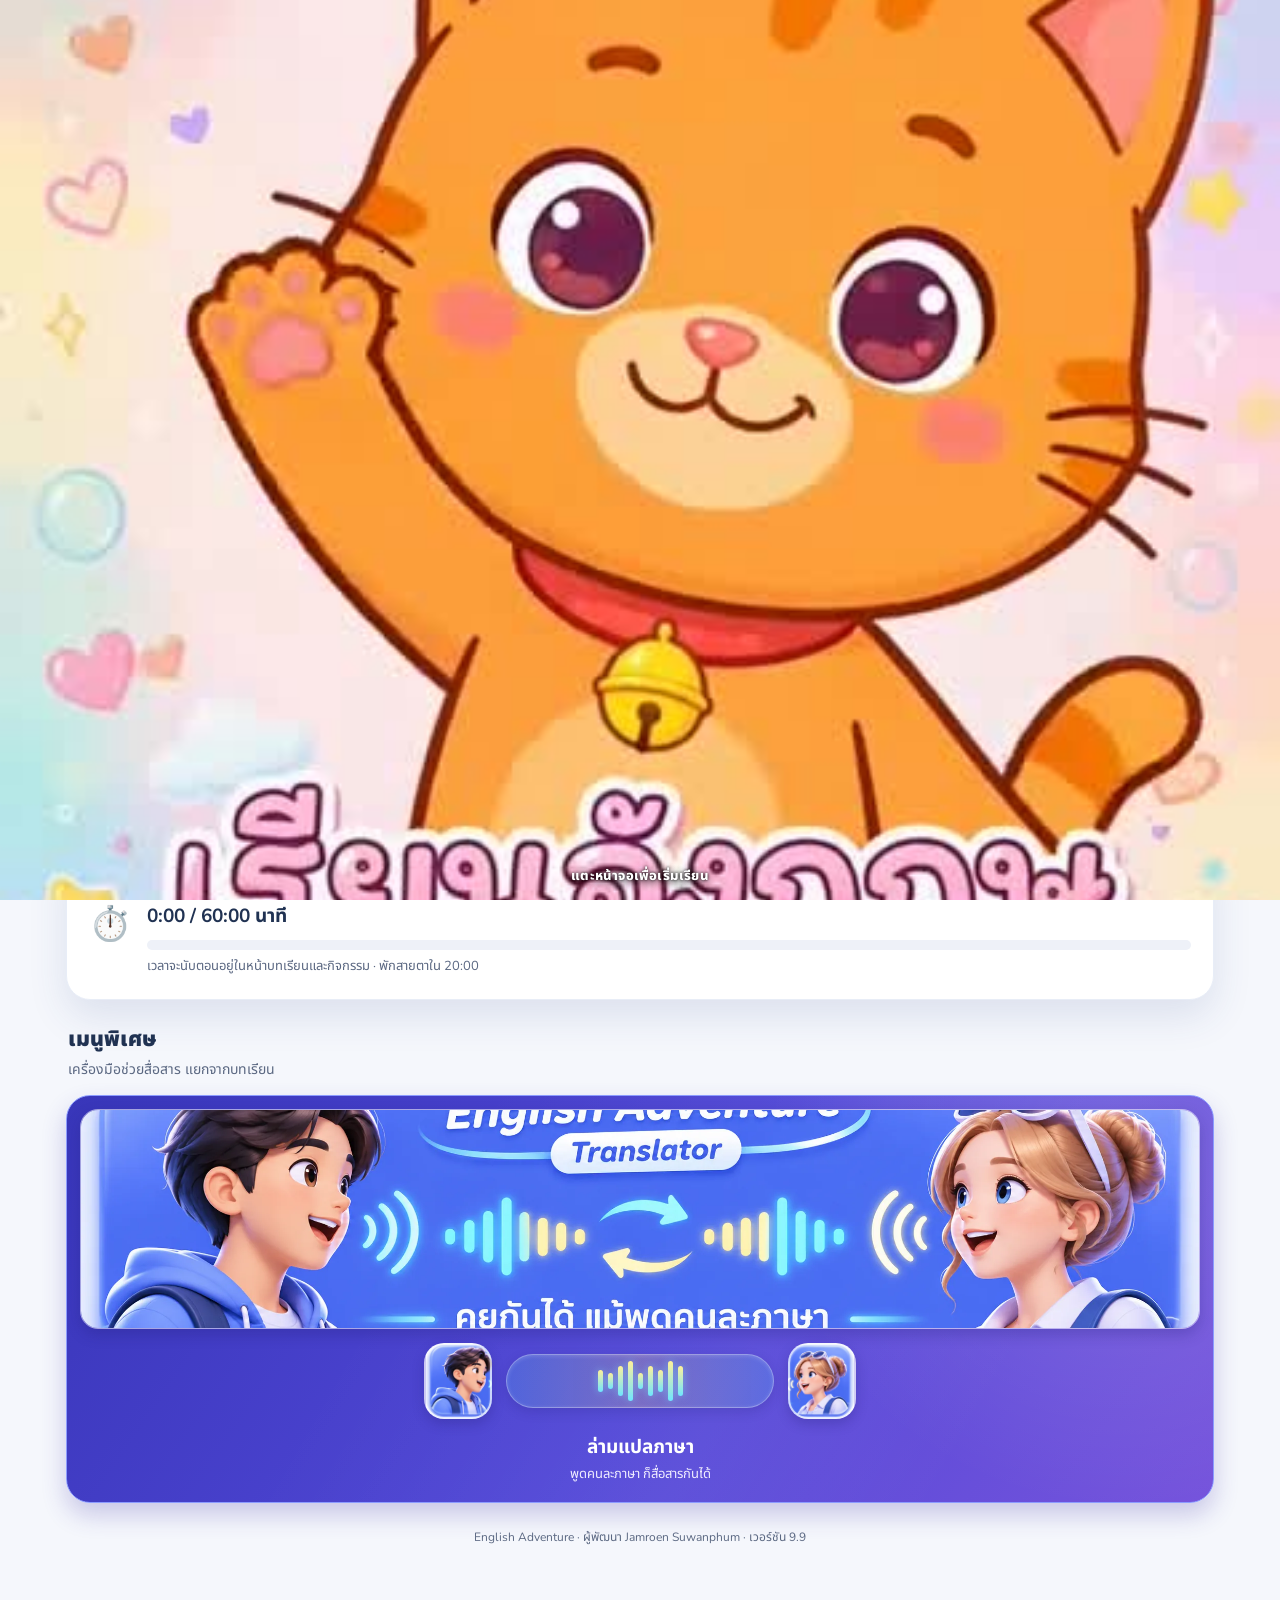
==== commit eb1cadc8: "Add files via upload" ====
--- a/index.html
+++ b/index.html
@@ -170,22 +170,24 @@
   @media(max-width:520px){#phonics3DOverlay .animal-words-bar{gap:8px;padding-left:9px;padding-right:9px}#phonics3DOverlay .animal-words-bar strong{font-size:13px}}
 </style>
   <style>
-    .special-tool-card{position:relative;isolation:isolate;overflow:hidden;min-height:112px;gap:16px;padding:15px 18px;border:1px solid #8c9cff;background:linear-gradient(112deg,#3836b9 0%,#5147d7 54%,#7654dc 100%);box-shadow:0 12px 24px #4033a83d;color:#fff}
+    .special-tool-card{position:relative;isolation:isolate;overflow:hidden;width:100%;display:grid;grid-template-columns:1fr;gap:10px;padding:13px;border:1px solid #8c9cff;border-radius:24px;background:linear-gradient(125deg,#3836b9 0%,#5147d7 54%,#7654dc 100%);box-shadow:0 12px 24px #4033a83d;color:#fff;text-align:center}
     .special-tool-card:before{content:"";position:absolute;z-index:-1;inset:0;background:radial-gradient(circle at 92% 14%,#ffffff27,transparent 32%),linear-gradient(120deg,transparent 30%,#ffffff0d 60%,transparent 80%);pointer-events:none}
     .special-tool-card:hover{transform:translateY(-3px);box-shadow:0 16px 30px #4033a84d}
-    .special-tool-people{position:relative;flex:0 0 118px;height:76px;display:flex;align-items:center;justify-content:center;gap:5px}
-    .special-person{width:56px;height:64px;display:block;border:2px solid #ffffff9c;border-radius:18px;background-image:url('./translator-banner.webp');background-repeat:no-repeat;background-size:204px 68px;box-shadow:inset 0 1px 2px #fff8,0 5px 12px #211b7140;animation:translatorPersonBob 2.2s ease-in-out infinite}
+    .special-tool-banner{display:block;width:100%;height:clamp(130px,20vw,220px);object-fit:cover;object-position:center;border:1px solid #ffffff8a;border-radius:18px;box-shadow:0 6px 14px #211b7140}
+    .special-tool-people{position:relative;width:min(100%,440px);height:84px;margin:0 auto;display:grid;grid-template-columns:76px 1fr 76px;align-items:center;justify-items:center;gap:10px}
+    .special-person{width:68px;height:76px;display:block;border:2px solid #ffffffb5;border-radius:20px;background-image:url('./translator-banner.webp');background-repeat:no-repeat;background-size:248px 83px;box-shadow:inset 0 1px 2px #fff8,0 5px 12px #211b7140;animation:translatorPersonBob 2.2s ease-in-out infinite}
     .special-person-left{background-position:left center;transform-origin:bottom center}
     .special-person-right{background-position:right center;animation-delay:.35s;transform-origin:bottom center}
-    .special-tool-chat{position:absolute;left:50%;top:3px;transform:translateX(-50%);width:28px;height:25px;display:grid;place-items:center;border:1px solid #ffffffa8;border-radius:10px;background:linear-gradient(145deg,#ffed8a,#ffc94a);color:#4b3988;font-size:18px;font-weight:1000;box-shadow:0 3px 8px #28205a40;animation:translatorChatPulse 1.5s ease-in-out infinite}
-    .special-tool-copy em{color:#ffeb9a}
-    .special-tool-copy strong{color:#fff;font-size:18px}
-    .special-tool-copy small{color:#f0edff;font-size:13px}
-    .special-tool-arrow{color:#fff;font-size:30px}
+    .special-sound-wave{width:100%;height:54px;display:flex;align-items:center;justify-content:center;gap:5px;padding:0 7px;border:1px solid #ffffff55;border-radius:99px;background:linear-gradient(90deg,#53d7ff32,#ffe47d35,#53d7ff32);box-shadow:inset 0 1px 4px #ffffff30,0 4px 12px #211b7130}
+    .special-sound-wave i{width:5px;height:16px;border-radius:9px;background:linear-gradient(180deg,#fff19a,#6fe5ff);box-shadow:0 0 9px #80e9ff90;transform-origin:center;animation:translatorWave .72s ease-in-out infinite alternate}
+    .special-sound-wave i:nth-child(3n){height:30px;animation-delay:.18s}.special-sound-wave i:nth-child(3n+1){height:22px;animation-delay:.36s}.special-sound-wave i:nth-child(4n){height:40px;animation-delay:.1s}
+    .special-tool-copy{display:grid;gap:3px;justify-items:center;padding:0 8px 4px}
+    .special-tool-copy strong{color:#fff;font-size:19px}
+    .special-tool-copy small{color:#f0edff;font-size:13px;line-height:1.5}
     @keyframes translatorPersonBob{0%,100%{translate:0 1px;rotate:-1deg}50%{translate:0 -4px;rotate:1deg}}
-    @keyframes translatorChatPulse{0%,100%{scale:1}50%{scale:1.12}}
-    @media(max-width:520px){.special-tool-card{min-height:104px;gap:10px;padding:12px}.special-tool-people{flex-basis:94px;height:68px}.special-person{width:44px;height:58px;background-size:169px 56px}.special-tool-copy em{font-size:9px}.special-tool-copy strong{font-size:16px}.special-tool-copy small{font-size:11px}}
-    @media(prefers-reduced-motion:reduce){.special-person,.special-tool-chat{animation:none}}
+    @keyframes translatorWave{from{scale:1 .46;opacity:.7}to{scale:1 1.18;opacity:1}}
+    @media(max-width:520px){.special-tool-card{gap:9px;padding:10px;border-radius:22px}.special-tool-banner{height:clamp(112px,31vw,146px);border-radius:16px}.special-tool-people{height:74px;grid-template-columns:62px 1fr 62px;gap:7px}.special-person{width:56px;height:66px;background-size:204px 68px;border-radius:17px}.special-sound-wave{height:46px;gap:3px;padding:0 5px}.special-sound-wave i{width:4px}.special-tool-copy strong{font-size:17px}.special-tool-copy small{font-size:12px}}
+    @media(prefers-reduced-motion:reduce){.special-person,.special-sound-wave i{animation:none}}
   </style>
 </head>
 <body>
@@ -203,7 +205,7 @@
     <div class="section-head"><div><h2>การเรียนของฉัน</h2><p>ทุกความพยายามมีความหมาย 🌱</p></div><button class="text-btn" onclick="showView('progressView')">ดูพัฒนาการ </button></div>
     <div class="stats"><div class="stat"><div class="stat-icon">⭐</div><div><b id="pointsStat">0</b><span>คะแนนสะสม</span></div></div><div class="stat"><div class="stat-icon">📚</div><div><b id="lessonStat">0</b><span>บทที่เรียนจบ</span></div></div><div class="stat"><div class="stat-icon">🔥</div><div><b id="streakStat">0</b><span>วันที่ฝึกต่อเนื่อง</span></div></div></div>
     <div class="panel daily-timer"><div style="font-size:34px">⏱️</div><div class="daily-timer-copy"><h3>เป้าหมายการเรียนวันนี้</h3><strong id="studyTimeLabel">0:00 / 60:00 นาที</strong><div class="timer-track"><i id="studyTimeBar"></i></div><p class="install-hint" id="studyTimeNote">เวลาจะนับตอนอยู่ในหน้าบทเรียนและกิจกรรม</p></div></div>
-    <section class="special-tools"><div class="section-head"><div><h2>เมนูพิเศษ</h2><p>เครื่องมือช่วยสื่อสาร แยกจากบทเรียน</p></div></div><button class="special-tool-card" type="button" onclick="showView('interpreterView')"><span class="special-tool-people" aria-hidden="true"><span class="special-person special-person-left"></span><span class="special-person special-person-right"></span><span class="special-tool-chat">↔</span></span><span class="special-tool-copy"><em>ENGLISH ADVENTURE · SPECIAL</em><strong>ล่ามแปลภาษา</strong><small>คุยกันสองฝ่ายด้วยเสียงและแปลให้อัตโนมัติ</small></span><span class="special-tool-arrow" aria-hidden="true">›</span></button></section>
+    <section class="special-tools"><div class="section-head"><div><h2>เมนูพิเศษ</h2><p>เครื่องมือช่วยสื่อสาร แยกจากบทเรียน</p></div></div><button class="special-tool-card" type="button" onclick="showView('interpreterView')"><img class="special-tool-banner" src="./translator-banner.webp" alt="" aria-hidden="true"><span class="special-tool-people" aria-hidden="true"><span class="special-person special-person-left"></span><span class="special-sound-wave"><i></i><i></i><i></i><i></i><i></i><i></i><i></i><i></i><i></i></span><span class="special-person special-person-right"></span></span><span class="special-tool-copy"><strong>ล่ามแปลภาษา</strong><small>พูดคนละภาษา ก็สื่อสารกันได้</small></span></button></section>
   </section>
   <section class="view" id="lessonsView"><div class="section-head"><div><h2>บทเรียน <span id="courseGradeTitle">ป.2</span></h2><p id="courseTrackNote">เลือกเรื่องที่อยากเรียนวันนี้ได้เลย</p></div></div><div class="panel" id="versionPanel" style="margin-bottom:16px"></div><div id="alphabetEntry"></div><div id="phonics3DEntry"></div><div class="unit-grid" id="allUnits"></div>
   <section class="animal-words-section" id="animalWordsSection" hidden>
@@ -237,7 +239,7 @@
 <div class="eye-break-overlay" id="eyeBreakOverlay" aria-hidden="true" role="dialog" aria-label="พักสายตา"><div class="eye-break-card"><div class="eye-break-icon">🌳</div><p class="eyebrow">พักสายตาสักครู่นะคะ</p><h2>มองไปไกล ๆ</h2><p>มองสิ่งที่อยู่ห่างประมาณ 6 เมตร เพื่อพักสายตา</p><div class="eye-break-count" id="eyeBreakCountdown">20</div><p>วินาที แล้วกลับมาเรียนต่อกันค่ะ</p></div></div>
 <script src="./courses.js"></script>
 <script src="./app.js"></script>
-<script src="./learning-plus.js?v=20261116-guideupdate"></script>
+<script src="./learning-plus.js?v=20261116-translator-card"></script>
 
 
 <div id="animalWordsOverlay" hidden aria-hidden="true">
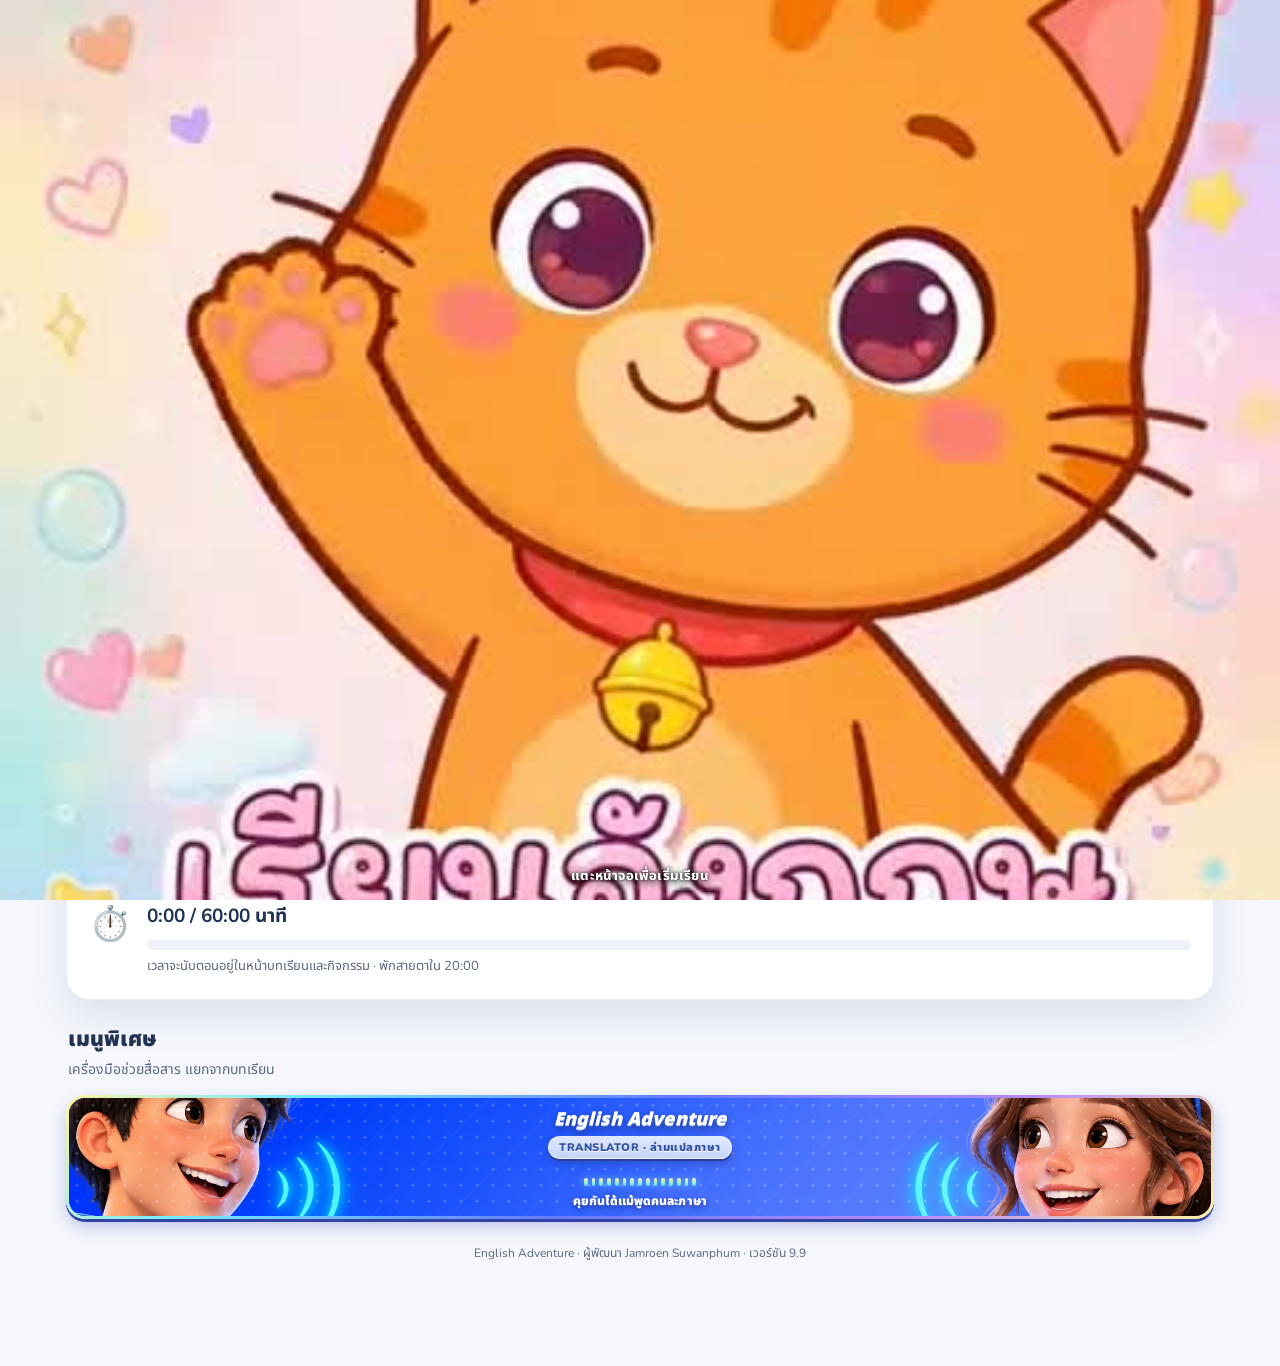
==== commit 59ba69cb: "Add files via upload" ====
--- a/index.html
+++ b/index.html
@@ -170,24 +170,23 @@
   @media(max-width:520px){#phonics3DOverlay .animal-words-bar{gap:8px;padding-left:9px;padding-right:9px}#phonics3DOverlay .animal-words-bar strong{font-size:13px}}
 </style>
   <style>
-    .special-tool-card{position:relative;isolation:isolate;overflow:hidden;width:100%;display:grid;grid-template-columns:1fr;gap:10px;padding:13px;border:1px solid #8c9cff;border-radius:24px;background:linear-gradient(125deg,#3836b9 0%,#5147d7 54%,#7654dc 100%);box-shadow:0 12px 24px #4033a83d;color:#fff;text-align:center}
-    .special-tool-card:before{content:"";position:absolute;z-index:-1;inset:0;background:radial-gradient(circle at 92% 14%,#ffffff27,transparent 32%),linear-gradient(120deg,transparent 30%,#ffffff0d 60%,transparent 80%);pointer-events:none}
-    .special-tool-card:hover{transform:translateY(-3px);box-shadow:0 16px 30px #4033a84d}
-    .special-tool-banner{display:block;width:100%;height:clamp(130px,20vw,220px);object-fit:cover;object-position:center;border:1px solid #ffffff8a;border-radius:18px;box-shadow:0 6px 14px #211b7140}
-    .special-tool-people{position:relative;width:min(100%,440px);height:84px;margin:0 auto;display:grid;grid-template-columns:76px 1fr 76px;align-items:center;justify-items:center;gap:10px}
-    .special-person{width:68px;height:76px;display:block;border:2px solid #ffffffb5;border-radius:20px;background-image:url('./translator-banner.webp');background-repeat:no-repeat;background-size:248px 83px;box-shadow:inset 0 1px 2px #fff8,0 5px 12px #211b7140;animation:translatorPersonBob 2.2s ease-in-out infinite}
-    .special-person-left{background-position:left center;transform-origin:bottom center}
-    .special-person-right{background-position:right center;animation-delay:.35s;transform-origin:bottom center}
-    .special-sound-wave{width:100%;height:54px;display:flex;align-items:center;justify-content:center;gap:5px;padding:0 7px;border:1px solid #ffffff55;border-radius:99px;background:linear-gradient(90deg,#53d7ff32,#ffe47d35,#53d7ff32);box-shadow:inset 0 1px 4px #ffffff30,0 4px 12px #211b7130}
-    .special-sound-wave i{width:5px;height:16px;border-radius:9px;background:linear-gradient(180deg,#fff19a,#6fe5ff);box-shadow:0 0 9px #80e9ff90;transform-origin:center;animation:translatorWave .72s ease-in-out infinite alternate}
-    .special-sound-wave i:nth-child(3n){height:30px;animation-delay:.18s}.special-sound-wave i:nth-child(3n+1){height:22px;animation-delay:.36s}.special-sound-wave i:nth-child(4n){height:40px;animation-delay:.1s}
-    .special-tool-copy{display:grid;gap:3px;justify-items:center;padding:0 8px 4px}
-    .special-tool-copy strong{color:#fff;font-size:19px}
-    .special-tool-copy small{color:#f0edff;font-size:13px;line-height:1.5}
-    @keyframes translatorPersonBob{0%,100%{translate:0 1px;rotate:-1deg}50%{translate:0 -4px;rotate:1deg}}
-    @keyframes translatorWave{from{scale:1 .46;opacity:.7}to{scale:1 1.18;opacity:1}}
-    @media(max-width:520px){.special-tool-card{gap:9px;padding:10px;border-radius:22px}.special-tool-banner{height:clamp(112px,31vw,146px);border-radius:16px}.special-tool-people{height:74px;grid-template-columns:62px 1fr 62px;gap:7px}.special-person{width:56px;height:66px;background-size:204px 68px;border-radius:17px}.special-sound-wave{height:46px;gap:3px;padding:0 5px}.special-sound-wave i{width:4px}.special-tool-copy strong{font-size:17px}.special-tool-copy small{font-size:12px}}
-    @media(prefers-reduced-motion:reduce){.special-person,.special-sound-wave i{animation:none}}
+    .special-tool-card{position:relative;display:block;width:100%;padding:3px;border:0;border-radius:19px;overflow:hidden;background:linear-gradient(135deg,#fff3a6 0%,#72edff 18%,#657aff 48%,#b68aff 76%,#fff1a2 100%);box-shadow:0 3px 0 #3343a4,0 8px 16px #3d53c04f;color:#fff;text-align:center;line-height:1;transition:transform .16s ease,box-shadow .16s ease}
+    .special-tool-card:hover{transform:translateY(-2px);box-shadow:0 5px 0 #3343a4,0 12px 20px #3d53c05c}
+    .special-tool-card:active{transform:translateY(2px);box-shadow:0 1px 0 #3343a4,0 4px 9px #3d53c04f}
+    .special-tool-card:focus-visible{outline:3px solid #ffdc69;outline-offset:3px}
+    .translator-banner-stage{position:relative;display:block;width:100%;height:clamp(90px,24vw,118px);overflow:hidden;border-radius:16px;background:#465de8;line-height:normal;isolation:isolate}
+    .special-tool-banner{position:absolute;inset:0;display:block;width:100%;height:100%;object-fit:cover;object-position:center 47%;border:0;border-radius:0;box-shadow:none;z-index:-2}
+    .translator-banner-pattern{position:absolute;inset:0;z-index:-1;opacity:.2;background:radial-gradient(circle at 50% 45%,#e6fcff 0 1px,transparent 2px) 0 0/16px 16px,repeating-linear-gradient(135deg,transparent 0 26px,#ffffff16 27px 28px,transparent 29px 54px);mix-blend-mode:screen;pointer-events:none}
+    .translator-banner-overlay{position:absolute;inset:0;display:flex;flex-direction:column;align-items:center;justify-content:flex-start;padding-top:8px;color:#fff;pointer-events:none}
+    .translator-banner-title{font-size:clamp(13px,3.8vw,18px);font-weight:1000;font-style:italic;letter-spacing:.15px;text-shadow:0 1px 0 #a7c8ff,0 2px 0 #4661b5,0 4px 7px #14256bb5}
+    .translator-banner-subtitle{margin-top:3px;padding:2px 10px;border:1px solid #ffffff70;border-radius:99px;background:linear-gradient(180deg,#ffffffd9,#dce8ffdb);box-shadow:0 2px 0 #2a3f97,0 4px 8px #17256959;color:#3453a4;font-size:clamp(9px,2.5vw,11px);font-weight:1000;letter-spacing:.5px;text-shadow:0 1px #fff}
+    .special-sound-wave{position:absolute;left:50%;bottom:25px;display:flex;align-items:center;justify-content:center;gap:4px;width:112px;height:18px;transform:translateX(-50%);pointer-events:none}
+    .special-sound-wave i{display:block;width:4px;height:8px;border-radius:8px;background:linear-gradient(180deg,#fff39c,#55e5ff);box-shadow:0 0 7px #8defffbd;transform-origin:center;animation:translatorWave .7s ease-in-out infinite alternate}
+    .special-sound-wave i:nth-child(3n){animation-delay:.18s}.special-sound-wave i:nth-child(3n+1){animation-delay:.34s}.special-sound-wave i:nth-child(4n){animation-delay:.1s}
+    .translator-banner-caption{position:absolute;left:0;right:0;bottom:6px;color:#fff;font-size:clamp(9px,2.7vw,12px);font-weight:900;letter-spacing:.1px;text-shadow:0 1px 0 #5268c7,0 2px 5px #17256dbd;pointer-events:none}
+    @keyframes translatorWave{from{scale:1 .38;opacity:.68}to{scale:1 1.6;opacity:1}}
+    @media(max-width:520px){.special-tool-card{padding:3px;border-radius:17px}.translator-banner-stage{height:clamp(90px,24vw,108px);border-radius:14px}.translator-banner-overlay{padding-top:7px}.special-sound-wave{bottom:24px;height:16px;gap:3px}.special-sound-wave i{width:3px}.translator-banner-caption{bottom:5px}}
+    @media(prefers-reduced-motion:reduce){.special-sound-wave i{animation:none}}
   </style>
 </head>
 <body>
@@ -205,7 +204,7 @@
     <div class="section-head"><div><h2>การเรียนของฉัน</h2><p>ทุกความพยายามมีความหมาย 🌱</p></div><button class="text-btn" onclick="showView('progressView')">ดูพัฒนาการ </button></div>
     <div class="stats"><div class="stat"><div class="stat-icon">⭐</div><div><b id="pointsStat">0</b><span>คะแนนสะสม</span></div></div><div class="stat"><div class="stat-icon">📚</div><div><b id="lessonStat">0</b><span>บทที่เรียนจบ</span></div></div><div class="stat"><div class="stat-icon">🔥</div><div><b id="streakStat">0</b><span>วันที่ฝึกต่อเนื่อง</span></div></div></div>
     <div class="panel daily-timer"><div style="font-size:34px">⏱️</div><div class="daily-timer-copy"><h3>เป้าหมายการเรียนวันนี้</h3><strong id="studyTimeLabel">0:00 / 60:00 นาที</strong><div class="timer-track"><i id="studyTimeBar"></i></div><p class="install-hint" id="studyTimeNote">เวลาจะนับตอนอยู่ในหน้าบทเรียนและกิจกรรม</p></div></div>
-    <section class="special-tools"><div class="section-head"><div><h2>เมนูพิเศษ</h2><p>เครื่องมือช่วยสื่อสาร แยกจากบทเรียน</p></div></div><button class="special-tool-card" type="button" onclick="showView('interpreterView')"><img class="special-tool-banner" src="./translator-banner.webp" alt="" aria-hidden="true"><span class="special-tool-people" aria-hidden="true"><span class="special-person special-person-left"></span><span class="special-sound-wave"><i></i><i></i><i></i><i></i><i></i><i></i><i></i><i></i><i></i></span><span class="special-person special-person-right"></span></span><span class="special-tool-copy"><strong>ล่ามแปลภาษา</strong><small>พูดคนละภาษา ก็สื่อสารกันได้</small></span></button></section>
+    <section class="special-tools"><div class="section-head"><div><h2>เมนูพิเศษ</h2><p>เครื่องมือช่วยสื่อสาร แยกจากบทเรียน</p></div></div><button class="special-tool-card" type="button" onclick="showView('interpreterView')" aria-label="เปิดเมนูล่ามแปลภาษา"><span class="translator-banner-stage"><img class="special-tool-banner" src="./translator-banner-clean.webp" alt="" aria-hidden="true"><span class="translator-banner-pattern" aria-hidden="true"></span><span class="translator-banner-overlay"><strong class="translator-banner-title">English Adventure</strong><span class="translator-banner-subtitle">TRANSLATOR · ล่ามแปลภาษา</span></span><span class="special-sound-wave" aria-hidden="true"><i></i><i></i><i></i><i></i><i></i><i></i><i></i><i></i><i></i><i></i><i></i><i></i><i></i><i></i><i></i></span><span class="translator-banner-caption">คุยกันได้แม้พูดคนละภาษา</span></span></button></section>
   </section>
   <section class="view" id="lessonsView"><div class="section-head"><div><h2>บทเรียน <span id="courseGradeTitle">ป.2</span></h2><p id="courseTrackNote">เลือกเรื่องที่อยากเรียนวันนี้ได้เลย</p></div></div><div class="panel" id="versionPanel" style="margin-bottom:16px"></div><div id="alphabetEntry"></div><div id="phonics3DEntry"></div><div class="unit-grid" id="allUnits"></div>
   <section class="animal-words-section" id="animalWordsSection" hidden>
@@ -239,7 +238,7 @@
 <div class="eye-break-overlay" id="eyeBreakOverlay" aria-hidden="true" role="dialog" aria-label="พักสายตา"><div class="eye-break-card"><div class="eye-break-icon">🌳</div><p class="eyebrow">พักสายตาสักครู่นะคะ</p><h2>มองไปไกล ๆ</h2><p>มองสิ่งที่อยู่ห่างประมาณ 6 เมตร เพื่อพักสายตา</p><div class="eye-break-count" id="eyeBreakCountdown">20</div><p>วินาที แล้วกลับมาเรียนต่อกันค่ะ</p></div></div>
 <script src="./courses.js"></script>
 <script src="./app.js"></script>
-<script src="./learning-plus.js?v=20261116-translator-card"></script>
+<script src="./learning-plus.js?v=20261116-translator-banner-v3"></script>
 
 
 <div id="animalWordsOverlay" hidden aria-hidden="true">
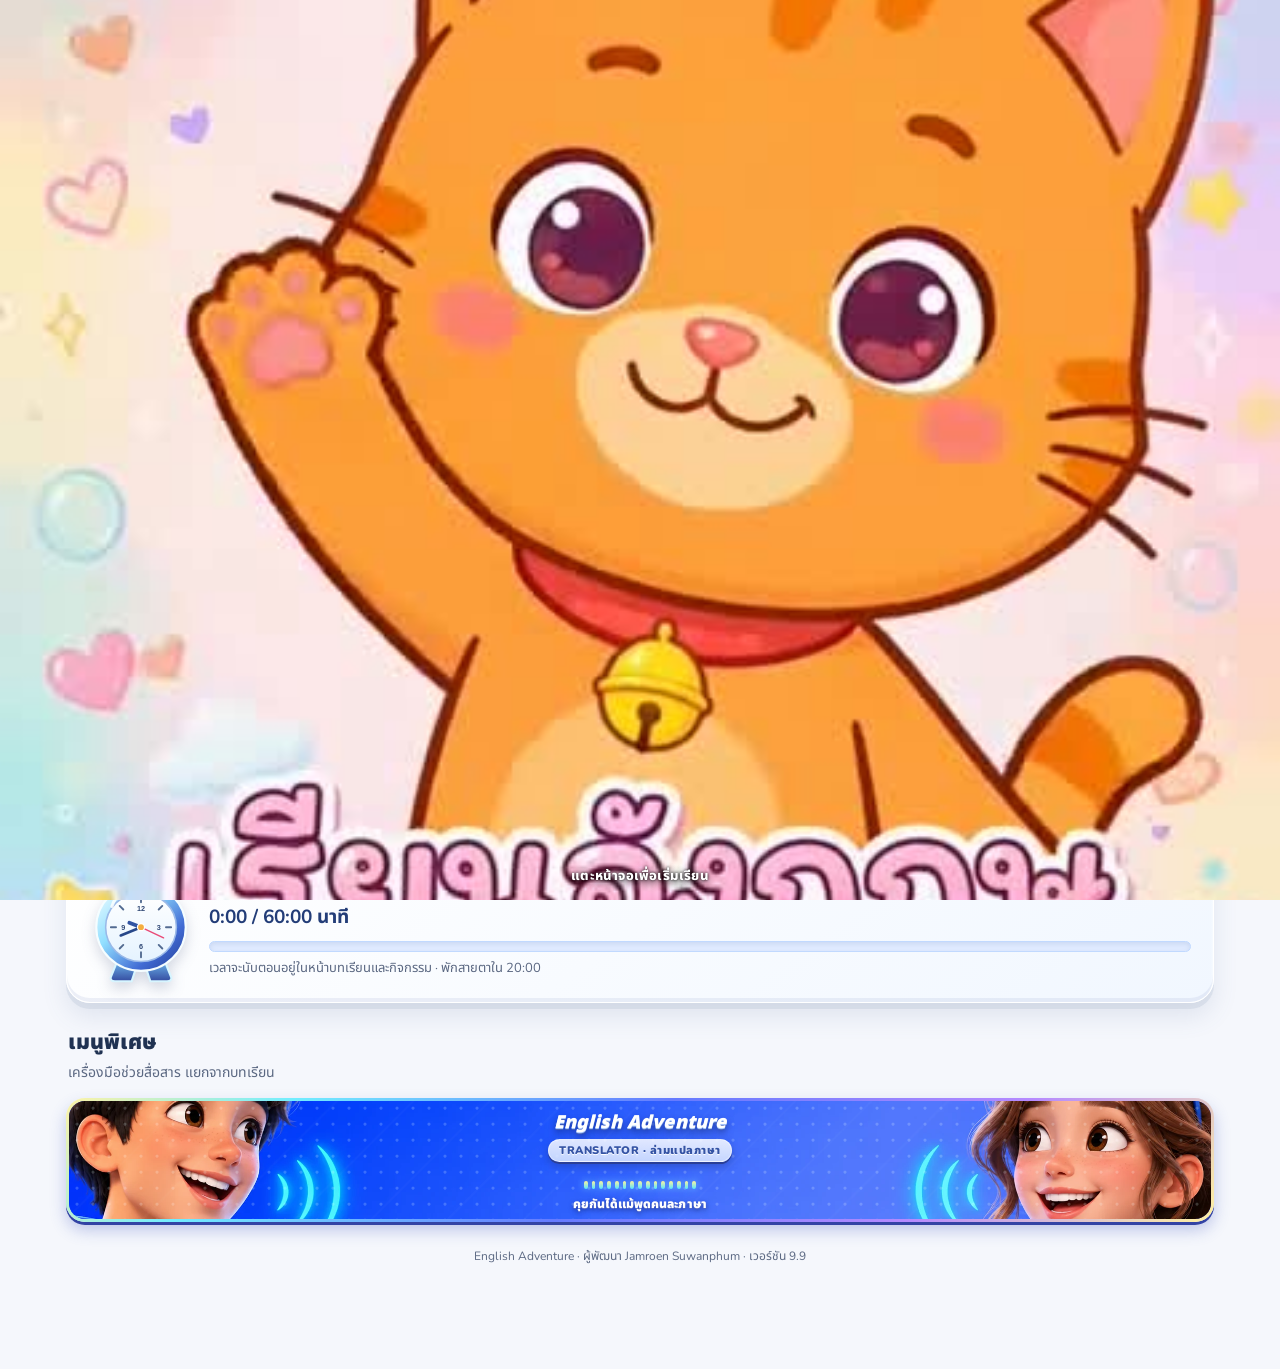
==== commit 9a753b50: "Add files via upload" ====
--- a/index.html
+++ b/index.html
@@ -188,6 +188,26 @@
     @media(max-width:520px){.special-tool-card{padding:3px;border-radius:17px}.translator-banner-stage{height:clamp(90px,24vw,108px);border-radius:14px}.translator-banner-overlay{padding-top:7px}.special-sound-wave{bottom:24px;height:16px;gap:3px}.special-sound-wave i{width:3px}.translator-banner-caption{bottom:5px}}
     @media(prefers-reduced-motion:reduce){.special-sound-wave i{animation:none}}
   </style>
+  <style>
+    .stat{position:relative;overflow:hidden;border:1px solid #ffffff;background:linear-gradient(145deg,#ffffff,#f2f6ff 76%,#eaf1ff);box-shadow:inset 0 2px 2px #fff, inset 0 -4px 0 #6378a31c,0 5px 0 #60739a24,0 10px 19px #526b9822;transition:transform .18s ease,box-shadow .18s ease}
+    .stat:before{content:"";position:absolute;left:14px;right:14px;top:0;height:3px;border-radius:0 0 6px 6px;background:linear-gradient(90deg,#54d8ff,#788eff,#f78ac8);opacity:.9}
+    .stat:hover{transform:translateY(-3px);box-shadow:inset 0 2px 2px #fff,0 7px 0 #60739a20,0 15px 24px #526b9830}
+    .stat-icon{border:1px solid #ffffffc9;box-shadow:inset 0 2px 2px #fff,inset 0 -3px 0 #35497818,0 4px 8px #586d9a2b;animation:statIconWiggle 2.7s ease-in-out infinite;transform-origin:50% 75%}
+    .stat:nth-child(1) .stat-icon{background:linear-gradient(145deg,#fff4af,#ffc95b)}.stat:nth-child(2) .stat-icon{background:linear-gradient(145deg,#c9f6ff,#65cef1);animation-delay:.35s}.stat:nth-child(3) .stat-icon{background:linear-gradient(145deg,#ffd3ec,#ff8fbd);animation-delay:.7s}
+    @keyframes statIconWiggle{0%,100%{transform:translateY(0) rotate(0)}18%{transform:translateY(-3px) rotate(-5deg)}36%{transform:translateY(0) rotate(4deg)}52%{transform:translateY(-1px) rotate(0)}}
+    .hero-btn{position:relative;border:1px solid #b7eaff;border-radius:16px;background:linear-gradient(145deg,#4b9bff 0%,#426ce9 45%,#5142c6 100%);color:#fff;text-shadow:0 1px 2px #253f9c75;font-size:17px;box-shadow:inset 0 2px 0 #ffffffd9,inset 0 -4px 0 #152d8b52,0 5px 0 #293b9f,0 12px 22px #3d60d252;transition:transform .16s ease,box-shadow .16s ease,filter .16s ease}
+    button.hero-btn:hover:not(:disabled){transform:translateY(-2px);box-shadow:inset 0 2px 0 #ffffffed,inset 0 -4px 0 #152d8b52,0 7px 0 #293b9f,0 16px 25px #3d60d260}
+    button.hero-btn:active:not(:disabled){transform:translateY(3px);box-shadow:inset 0 3px 5px #20388055,0 2px 0 #293b9f,0 5px 10px #3d60d230}
+    .daily-timer{border:1px solid #ffffff;background:linear-gradient(145deg,#fff,#f1f7ff);box-shadow:inset 0 2px 3px #fff,inset 0 -4px 0 #647bb11c,0 6px 0 #60739a1c,0 14px 24px #536b9a21}
+    .daily-clock-wrap{width:clamp(78px,19vw,104px);height:clamp(82px,20vw,110px);flex:0 0 clamp(78px,19vw,104px);display:grid;place-items:center;filter:drop-shadow(0 6px 7px #24376630)}
+    .desk-clock{width:100%;height:100%;overflow:visible}
+    .clock-hand{transform-box:view-box;transform-origin:50% 49.1%;transition:transform .18s cubic-bezier(.2,.8,.3,1)}
+    .timer-track{height:11px;background:#dfeaff;border:1px solid #c1d9ff;box-shadow:inset 0 2px 4px #47699b20;overflow:visible}
+    .timer-track i{background:linear-gradient(90deg,#37b8ff,#55d9ff 55%,#9eeeff);box-shadow:0 0 7px #39c8ff,0 0 14px #42baffb0}
+    .daily-timer strong{color:#233d78}
+    @media(max-width:520px){.stat{padding:12px 9px;border-radius:19px;min-height:116px}.stat-icon{margin-bottom:8px}.stat b{font-size:18px}.daily-timer{align-items:center;gap:11px;padding:14px}.daily-clock-wrap{width:78px;height:88px;flex-basis:78px}.daily-timer strong{font-size:18px}.timer-track{height:10px}}
+    @media(prefers-reduced-motion:reduce){.stat-icon{animation:none}}
+  </style>
 </head>
 <body>
 <div class="intro-video-overlay" id="introVideoOverlay" role="dialog" aria-label="วิดีโอแนะนำ English Adventure" tabindex="0"><video class="intro-video-player" id="introVideoPlayer" autoplay playsinline preload="auto" poster="./home-intro-poster.jpg" aria-label="วิดีโอแนะนำแอป English Adventure"><source src="./home-intro.mp4" type="video/mp4"></video><div class="intro-start-hint" aria-hidden="true">แตะหน้าจอเพื่อเริ่มเรียน</div></div>
@@ -203,7 +223,7 @@
     <div class="hero"><div class="hero-copy hero-message"><div class="eyebrow">LET'S LEARN TOGETHER</div><h1 id="helloTitle">พร้อมออกผจญภัยหรือยัง?</h1><p>มาฝึกคำศัพท์ ฟังเสียง และอ่านประโยคภาษาอังกฤษไปด้วยกันทีละนิด เก่งขึ้นได้ทุกวันเลย!</p></div><div class="hero-banner" id="homeHero" aria-label="ภาพแบนเนอร์ของนักเรียน"><div class="hero-dots" id="heroDots"></div></div><button class="hero-btn" onclick="startLearning()">เริ่มเรียนกันเลย</button></div>
     <div class="section-head"><div><h2>การเรียนของฉัน</h2><p>ทุกความพยายามมีความหมาย 🌱</p></div><button class="text-btn" onclick="showView('progressView')">ดูพัฒนาการ </button></div>
     <div class="stats"><div class="stat"><div class="stat-icon">⭐</div><div><b id="pointsStat">0</b><span>คะแนนสะสม</span></div></div><div class="stat"><div class="stat-icon">📚</div><div><b id="lessonStat">0</b><span>บทที่เรียนจบ</span></div></div><div class="stat"><div class="stat-icon">🔥</div><div><b id="streakStat">0</b><span>วันที่ฝึกต่อเนื่อง</span></div></div></div>
-    <div class="panel daily-timer"><div style="font-size:34px">⏱️</div><div class="daily-timer-copy"><h3>เป้าหมายการเรียนวันนี้</h3><strong id="studyTimeLabel">0:00 / 60:00 นาที</strong><div class="timer-track"><i id="studyTimeBar"></i></div><p class="install-hint" id="studyTimeNote">เวลาจะนับตอนอยู่ในหน้าบทเรียนและกิจกรรม</p></div></div>
+    <div class="panel daily-timer"><div class="daily-clock-wrap"><svg class="desk-clock" id="deskClock" viewBox="0 0 100 112" role="img" aria-label="นาฬิกาตั้งโต๊ะแสดงเวลาปัจจุบัน"><defs><linearGradient id="clockCase" x1="0" y1="0" x2="1" y2="1"><stop stop-color="#faffff"/><stop offset=".38" stop-color="#91dfff"/><stop offset=".72" stop-color="#416bd4"/><stop offset="1" stop-color="#213c91"/></linearGradient><linearGradient id="clockFace" x1="0" y1="0" x2="0" y2="1"><stop stop-color="#ffffff"/><stop offset="1" stop-color="#e5f3ff"/></linearGradient><linearGradient id="clockFoot" x1="0" y1="0" x2="0" y2="1"><stop stop-color="#79cfff"/><stop offset="1" stop-color="#354ca0"/></linearGradient></defs><path d="M29 83 21 103q-1 4 4 4h16l7-21M71 83l8 20q1 4-4 4H59l-7-21" fill="url(#clockFoot)" stroke="#d7f5ff" stroke-width="2"/><ellipse cx="50" cy="55" rx="43" ry="42" fill="url(#clockCase)" stroke="#f5fdff" stroke-width="2"/><ellipse cx="50" cy="55" rx="34" ry="33" fill="url(#clockFace)" stroke="#9ab9e8" stroke-width="1.5"/><path d="M22 35q6-18 24-20" fill="none" stroke="#fff" stroke-width="3" stroke-linecap="round" opacity=".8"/><g stroke="#536b91" stroke-width="1.8" stroke-linecap="round"><path d="M50 26v5M50 79v5M21 55h5M74 55h5M29.5 34.5l3.5 3.5M67 72l3.5 3.5M70.5 34.5 67 38M33 72l-3.5 3.5"/></g><g fill="#304875" font-family="sans-serif" font-size="7" font-weight="700" text-anchor="middle"><text x="50" y="39">12</text><text x="67" y="58">3</text><text x="50" y="76">6</text><text x="33" y="58">9</text></g><line id="deskClockHour" class="clock-hand" x1="50" y1="55" x2="50" y2="43" stroke="#3154a2" stroke-width="3.6" stroke-linecap="round"/><line id="deskClockMinute" class="clock-hand" x1="50" y1="55" x2="50" y2="34" stroke="#274789" stroke-width="2.6" stroke-linecap="round"/><line id="deskClockSecond" class="clock-hand" x1="50" y1="58" x2="50" y2="31" stroke="#e94b77" stroke-width="1.4" stroke-linecap="round"/><circle cx="50" cy="55" r="3.4" fill="#f4ae3f" stroke="#fff" stroke-width="1.2"/></svg></div><div class="daily-timer-copy"><h3>เป้าหมายการเรียนวันนี้</h3><strong id="studyTimeLabel">0:00 / 60:00 นาที</strong><div class="timer-track"><i id="studyTimeBar"></i></div><p class="install-hint" id="studyTimeNote">เวลาจะนับตอนอยู่ในหน้าบทเรียนและกิจกรรม</p></div></div>
     <section class="special-tools"><div class="section-head"><div><h2>เมนูพิเศษ</h2><p>เครื่องมือช่วยสื่อสาร แยกจากบทเรียน</p></div></div><button class="special-tool-card" type="button" onclick="showView('interpreterView')" aria-label="เปิดเมนูล่ามแปลภาษา"><span class="translator-banner-stage"><img class="special-tool-banner" src="./translator-banner-clean.webp" alt="" aria-hidden="true"><span class="translator-banner-pattern" aria-hidden="true"></span><span class="translator-banner-overlay"><strong class="translator-banner-title">English Adventure</strong><span class="translator-banner-subtitle">TRANSLATOR · ล่ามแปลภาษา</span></span><span class="special-sound-wave" aria-hidden="true"><i></i><i></i><i></i><i></i><i></i><i></i><i></i><i></i><i></i><i></i><i></i><i></i><i></i><i></i><i></i></span><span class="translator-banner-caption">คุยกันได้แม้พูดคนละภาษา</span></span></button></section>
   </section>
   <section class="view" id="lessonsView"><div class="section-head"><div><h2>บทเรียน <span id="courseGradeTitle">ป.2</span></h2><p id="courseTrackNote">เลือกเรื่องที่อยากเรียนวันนี้ได้เลย</p></div></div><div class="panel" id="versionPanel" style="margin-bottom:16px"></div><div id="alphabetEntry"></div><div id="phonics3DEntry"></div><div class="unit-grid" id="allUnits"></div>
@@ -238,7 +258,7 @@
 <div class="eye-break-overlay" id="eyeBreakOverlay" aria-hidden="true" role="dialog" aria-label="พักสายตา"><div class="eye-break-card"><div class="eye-break-icon">🌳</div><p class="eyebrow">พักสายตาสักครู่นะคะ</p><h2>มองไปไกล ๆ</h2><p>มองสิ่งที่อยู่ห่างประมาณ 6 เมตร เพื่อพักสายตา</p><div class="eye-break-count" id="eyeBreakCountdown">20</div><p>วินาที แล้วกลับมาเรียนต่อกันค่ะ</p></div></div>
 <script src="./courses.js"></script>
 <script src="./app.js"></script>
-<script src="./learning-plus.js?v=20261116-translator-banner-v3"></script>
+<script src="./learning-plus.js?v=20261116-home-depth-v1"></script>
 
 
 <div id="animalWordsOverlay" hidden aria-hidden="true">
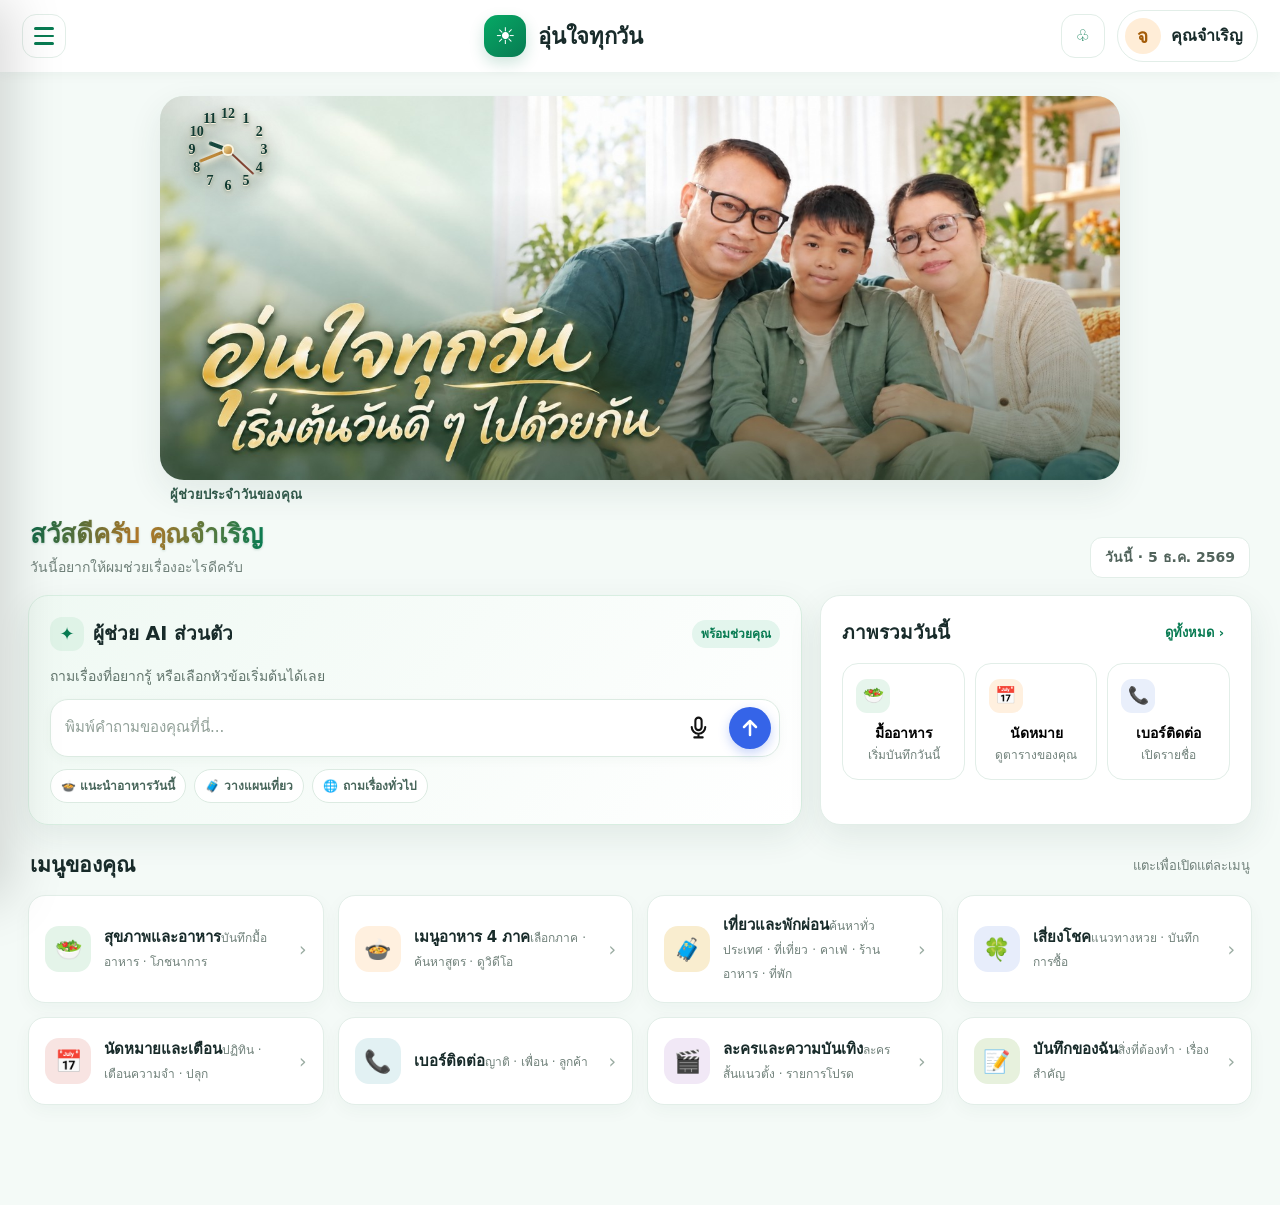
==== commit 53cc1168: "Add files via upload" ====
--- a/index.html
+++ b/index.html
@@ -1,282 +1,387 @@
 <!doctype html>
 <html lang="th">
 <head>
-  <meta charset="utf-8" />
-  <meta name="viewport" content="width=device-width, initial-scale=1, viewport-fit=cover" />
-  <meta name="theme-color" content="#4f73ec" />
-  <meta name="description" content="บทเรียนภาษาอังกฤษ ป.1–ป.6 พร้อมฝึกอ่าน เกม คะแนน และเส้นทางเรียนรู้ตามหลักสูตรโรงเรียน" />
-  <link rel="manifest" href="./manifest.webmanifest" />
-  <link rel="preconnect" href="https://fonts.googleapis.com"><link rel="preconnect" href="https://fonts.gstatic.com" crossorigin>
-  <link rel="stylesheet" href="https://fonts.googleapis.com/css2?family=Nunito:wght@400;600;700;800;900&family=Noto+Sans+Thai:wght@400;500;600;700;800&display=swap" media="print" onload="this.media='all'">
-  <link rel="apple-touch-icon" href="./icon-180.png"><link rel="stylesheet" href="./polish.css">
+  <meta charset="utf-8">
+  <meta name="viewport" content="width=device-width, initial-scale=1, viewport-fit=cover">
+  <meta name="theme-color" content="#087b52">
+  <title>อุ่นใจทุกวัน | ผู้ช่วยชีวิตประจำวัน</title>
+  <style>
+    :root{--ink:#182b2a;--paper:#f4faf7;--green:#087b52;--bright:#06a965;--mint:#e3f5ed;--orange:#f08a18;--muted:#70817a;--line:#e2eee8;--white:#fff;--shadow:0 12px 34px rgba(28,70,55,.09)}
+    *{box-sizing:border-box} html{scroll-behavior:smooth} body{margin:0;background:var(--paper);color:var(--ink);font-family:system-ui,-apple-system,"Noto Sans Thai",Tahoma,sans-serif;font-size:16px;line-height:1.5}
+    button,input{font:inherit} button{cursor:pointer} .app{min-height:100vh}
+    .topbar{height:72px;background:#fff;display:flex;align-items:center;justify-content:space-between;padding:0 max(22px,calc((100vw - 1440px)/2));position:sticky;top:0;z-index:20;box-shadow:0 2px 12px rgba(20,60,45,.05)}
+    .brand{display:flex;align-items:center;gap:12px;font-weight:850;font-size:22px;letter-spacing:-.3px}.brandmark{width:42px;height:42px;border-radius:14px;background:linear-gradient(140deg,var(--bright),var(--green));display:grid;place-items:center;color:#fff;font-size:23px;box-shadow:0 6px 15px #087b5233}
+    .top-actions{display:flex;align-items:center;gap:12px}.user-chip{display:flex;align-items:center;gap:10px;padding:7px 14px 7px 7px;border:1px solid var(--line);border-radius:999px;background:#fff;font-weight:700}.avatar{width:36px;height:36px;border-radius:50%;display:grid;place-items:center;background:#ffedd7;color:#a45c09;font-size:19px}
+    .icon-btn{width:44px;height:44px;border:1px solid var(--line);border-radius:14px;background:#fff;color:var(--green);display:grid;place-items:center}.hamb{display:flex;flex-direction:column;gap:5px}.hamb span{width:20px;height:2.5px;border-radius:2px;background:var(--green)}
+    .layout{max-width:1440px;margin:auto;padding:24px 28px 100px}.hero{width:100%;max-width:960px;height:auto;aspect-ratio:2.5 / 1;margin:0 auto;border-radius:24px;overflow:hidden;position:relative;background:#dcefe5;box-shadow:var(--shadow);isolation:isolate}.hero img{position:absolute;inset:0;width:100%;height:100%;object-fit:cover;object-position:center center;z-index:-2}.hero:before{content:"";position:absolute;inset:0;background:none;z-index:-1}.hero:after{content:"";position:absolute;top:-40%;left:-45%;width:38%;height:180%;transform:rotate(18deg);background:linear-gradient(90deg,transparent,rgba(255,248,211,.16),rgba(255,255,255,.36),rgba(255,236,180,.16),transparent);filter:blur(4px);opacity:0;pointer-events:none;z-index:1;animation:banner-light-pass 9s ease-in-out infinite}@keyframes banner-light-pass{0%,8%{left:-45%;opacity:0}12%{opacity:.78}35%,100%{left:115%;opacity:0}}@media(prefers-reduced-motion:reduce){.hero:after{animation:none;opacity:0}}
+    .analog-clock{position:absolute;z-index:2;top:10px;left:24px;width:88px;color:#123b34;text-align:center;filter:drop-shadow(0 2px 3px rgba(255,247,221,.9)) drop-shadow(0 5px 9px rgba(10,34,29,.42));pointer-events:none}.clock-face{width:88px;height:88px;position:relative;border:0;border-radius:50%;background:transparent;box-shadow:none;overflow:visible}.clock-number{position:absolute;font-family:Georgia,"Times New Roman",serif;font-size:14px;font-weight:900;color:#103a32;line-height:1;text-shadow:0 1px 0 rgba(255,248,226,.95),0 2px 4px rgba(11,39,32,.58)}.clock-hand{position:absolute;left:50%;top:50%;bottom:auto;border-radius:99px;transform-origin:50% 100%;transform:translate(-50%,-100%) rotate(var(--angle,0deg));z-index:3;filter:drop-shadow(0 1px 2px rgba(255,255,255,.8))}.clock-hand.hour{width:4px;height:23%;background:#17483d}.clock-hand.minute{width:3px;height:35%;background:#bd8739}.clock-hand.second{width:1.5px;height:40%;background:#814534}.clock-center{position:absolute;left:50%;top:50%;width:8px;height:8px;border-radius:50%;background:linear-gradient(135deg,#f7df9a,#b47a2f);box-shadow:0 0 0 2px rgba(255,247,224,.95),0 2px 6px rgba(8,35,29,.55);transform:translate(-50%,-50%);z-index:4}
+    .hero-copy{height:100%;max-width:820px;padding:12px 30px 12px;display:flex;flex-direction:column;align-items:flex-start;justify-content:flex-end}.eyebrow{color:#d8f4df;font-weight:850;font-size:13px;letter-spacing:1.4px;text-transform:uppercase;text-shadow:0 2px 5px rgba(5,35,25,.75)}.hero h1{margin:0;font-family:"Thasadith","Noto Serif Thai","Tahoma",cursive;font-style:italic;font-size:36px;line-height:1.05;letter-spacing:.1px;font-weight:850;color:#fff}.hero h1 .brand-script,.hero h1 .tagline-script{display:inline-block;background:linear-gradient(105deg,#fff8df 0%,#e2bd72 24%,#fff2c9 48%,#c38d3e 73%,#fff5d7 100%);-webkit-background-clip:text;background-clip:text;color:transparent;-webkit-text-fill-color:transparent;-webkit-text-stroke:.35px rgba(255,250,228,.55);filter:drop-shadow(0 2px 1px rgba(12,37,31,.8)) drop-shadow(0 0 6px rgba(255,230,169,.24))}.hero h1 .brand-script{font-size:1.1em;letter-spacing:.3px}.hero h1 .tagline-script{font-size:.72em;letter-spacing:.1px}.hero-kicker{max-width:960px;margin:5px auto 0;padding:0 10px;color:#31594a;font-size:13px;font-weight:750;letter-spacing:.2px}.hero p{margin:0;color:#526b61;font-size:16px;font-weight:550}.hero-cta{margin-top:17px;border:0;border-radius:12px;background:var(--green);color:#fff;padding:10px 17px;font-weight:800;box-shadow:0 5px 12px #087b5230}
+    .welcome{display:flex;align-items:flex-end;justify-content:space-between;margin:10px 2px 17px}.welcome h2{margin:0;font-size:26px;font-weight:900;letter-spacing:-.3px;background:linear-gradient(100deg,#0e6848 0%,#b47727 48%,#087b52 100%);-webkit-background-clip:text;background-clip:text;color:transparent;filter:drop-shadow(0 1px 1px rgba(8,74,52,.18))}.welcome p{margin:3px 0 0;color:var(--muted);font-size:14px}.date-pill{padding:9px 14px;border-radius:12px;background:#fff;border:1px solid var(--line);font-weight:700;color:#51635b;font-size:14px}
+    .dashboard{display:grid;grid-template-columns:minmax(0,1.4fr) minmax(280px,.78fr);gap:18px}.panel{border:1px solid var(--line);background:var(--white);border-radius:20px;padding:21px;box-shadow:var(--shadow)}.panel-head{display:flex;align-items:center;justify-content:space-between;gap:12px;margin-bottom:15px}.panel-head h3{margin:0;font-size:19px;font-weight:850}.small-link{border:0;background:transparent;color:var(--green);font-weight:800;font-size:13px;padding:6px}
+    .assistant{background:linear-gradient(130deg,#eff9f3,#fff);border-color:#d8eee1}.ai-label{display:flex;align-items:center;gap:9px}.ai-orb{width:34px;height:34px;border-radius:12px;background:#dff3e7;color:var(--green);display:grid;place-items:center;font-size:18px}.status{color:var(--green);background:#e3f5ed;padding:5px 9px;border-radius:999px;font-size:12px;font-weight:800}.ai-intro{margin:0 0 12px;color:#61746b;font-size:14px}.ask-row{display:flex;align-items:center;gap:10px;border:1px solid #dcebe2;background:#fff;border-radius:18px;padding:7px 8px 7px 12px;min-height:58px;box-shadow:0 3px 12px rgba(25,75,52,.035)}.ask-row input{min-width:0;flex:1;border:0;outline:0;background:transparent;color:var(--ink);font-size:15px}.ask-row input::placeholder{color:#91a098}.round-btn{width:42px;height:42px;flex:0 0 42px;border:0;border-radius:14px;background:#e9f6ee;color:var(--green);font-size:17px;display:grid;place-items:center}.mic-btn{background:transparent;color:#111;border-radius:50%;font-size:0}.mic-btn svg{width:25px;height:25px;display:block}.send-btn svg{width:24px;height:24px;display:block}.mic-btn.listening{background:#fff0e7;color:#d66b23;animation:micPulse 1.1s infinite}.send-btn{background:#3564e8;color:#fff;border-radius:50%;box-shadow:0 4px 11px rgba(53,100,232,.28)}@keyframes micPulse{50%{box-shadow:0 0 0 7px rgba(214,107,35,.12)}}.chat-context{display:flex;align-items:center;gap:7px;margin:0 0 11px;color:#527365;font-size:12px;font-weight:750}.chat-context strong{color:var(--green)}.chat-history{display:grid;gap:10px;margin:14px 0;padding:12px;background:#f7fbf8;border:1px solid #e4f0e8;border-radius:14px}.chat-bubble{max-width:92%;padding:10px 12px;border-radius:13px;font-size:13px;line-height:1.55}.chat-bubble.assistant-bubble{background:#e8f5ed;color:#365448;justify-self:start}.chat-bubble.user-bubble{background:#0d7e57;color:#fff;justify-self:end}.speak-reply{margin-left:8px;border:0;border-radius:999px;background:#fff;color:#3564e8;padding:3px 7px;font-size:13px;vertical-align:middle}.ask-context-btn{margin-top:16px;border:0;border-radius:12px;padding:10px 14px;background:#0d7e57;color:#fff;font-weight:800}.chat-note{margin:8px 0 0;color:#84938c;font-size:11px}.suggestions{display:flex;flex-wrap:wrap;gap:8px;margin-top:12px}.suggestions button{border:1px solid #dcebe2;background:#fff;color:#47655a;padding:7px 10px;border-radius:999px;font-size:12px;font-weight:700}
+    .summary{display:grid;grid-template-columns:repeat(3,1fr);gap:10px}.sum-card{border:1px solid var(--line);background:#fff;border-radius:16px;padding:15px 13px;min-height:116px}.sum-icon{width:34px;height:34px;display:grid;place-items:center;border-radius:11px;background:#e6f5ec;font-size:17px}.sum-card:nth-child(2) .sum-icon{background:#fff0df}.sum-card:nth-child(3) .sum-icon{background:#e9effb}.sum-title{margin-top:10px;font-weight:800;font-size:14px}.sum-sub{color:var(--muted);font-size:12px;margin-top:2px}
+    .section-title{display:flex;align-items:center;justify-content:space-between;margin:25px 2px 14px}.section-title h2{margin:0;font-size:21px;font-weight:850}.section-title span{color:var(--muted);font-size:13px}.menu-grid{display:grid;grid-template-columns:repeat(4,minmax(0,1fr));gap:14px}.menu-card{display:flex;align-items:center;gap:13px;padding:17px 16px;background:#fff;border:1px solid var(--line);border-radius:17px;text-align:left;box-shadow:0 6px 18px rgba(25,75,52,.04);transition:transform .18s,border-color .18s,box-shadow .18s;color:var(--ink);min-height:88px}.menu-card:hover{transform:translateY(-2px);border-color:#a7d7bd;box-shadow:0 10px 23px rgba(25,75,52,.1)}.menu-icon{flex:0 0 46px;width:46px;height:46px;border-radius:14px;display:grid;place-items:center;font-size:22px;background:#e4f4e9}.menu-card:nth-child(2) .menu-icon{background:#fff0df}.menu-card:nth-child(3) .menu-icon{background:#f9edcf}.menu-card:nth-child(4) .menu-icon{background:#e7edfb}.menu-card:nth-child(5) .menu-icon{background:#f8e4e2}.menu-card:nth-child(6) .menu-icon{background:#e2f1f3}.menu-card:nth-child(7) .menu-icon{background:#f1e8f6}.menu-card:nth-child(8) .menu-icon{background:#e7f1dd}.menu-name{font-size:15px;font-weight:850}.menu-desc{font-size:12px;color:var(--muted);margin-top:2px}.chev{margin-left:auto;color:#9aaca2;font-size:19px}
+    .drawer-shade{position:fixed;inset:0;background:rgba(16,36,29,.42);z-index:40;opacity:0;visibility:hidden;transition:opacity .25s,visibility .25s}.drawer{position:fixed;z-index:41;inset:0 auto 0 0;width:min(340px,88vw);background:#fff;transform:translateX(-102%);transition:transform .28s cubic-bezier(.2,.8,.2,1);box-shadow:18px 0 50px rgba(0,0,0,.15);display:flex;flex-direction:column}.drawer.open{transform:translateX(0)}.drawer-shade.open{opacity:1;visibility:visible}.drawer-top{padding:24px 22px 18px;background:linear-gradient(145deg,#e4f5eb,#f7fbf8);border-bottom:1px solid var(--line)}.drawer-brand{display:flex;align-items:center;justify-content:space-between}.drawer-profile{display:flex;align-items:center;gap:12px;margin-top:23px}.drawer-profile .avatar{width:48px;height:48px;font-size:23px}.drawer-profile strong{display:block;font-size:16px}.drawer-profile small{color:var(--muted)}.drawer-nav{padding:14px 12px;overflow-y:auto}.nav-group{margin:5px 10px 8px;color:#91a098;font-size:11px;font-weight:900;letter-spacing:1px}.nav-item{width:100%;display:flex;align-items:center;gap:13px;padding:12px 13px;border:0;border-radius:12px;background:transparent;color:#364c43;text-align:left;font-weight:750;margin:2px 0}.nav-item:hover,.nav-item.active{background:#eaf6ee;color:var(--green)}.nav-item .mi{width:24px;text-align:center;font-size:18px}.drawer-foot{margin-top:auto;border-top:1px solid var(--line);padding:15px 22px;color:#84938c;font-size:12px}
+    .page-view{min-height:300px}.page-hero{padding:27px;background:linear-gradient(120deg,#e9f7ee,#fff);border:1px solid var(--line);border-radius:20px}.page-hero h2{margin:0 0 6px;font-size:26px}.page-hero p{margin:0;color:var(--muted)}.demo-note{margin-top:17px;padding:13px 15px;background:#fff7e9;border:1px solid #f7dfb4;color:#7b5a2a;border-radius:13px;font-size:13px}
+    .bottom-nav{display:none}
+    @media(max-width:1050px){.menu-grid{grid-template-columns:repeat(2,minmax(0,1fr))}.dashboard{grid-template-columns:1fr}.summary{grid-template-columns:repeat(3,1fr)}}
+    @media(max-width:640px){body{font-size:15px}.topbar{height:64px;padding:0 14px}.brand{position:absolute;left:50%;transform:translateX(-50%);gap:8px;font-size:19px;white-space:nowrap}.brandmark{width:36px;height:36px;border-radius:12px;font-size:20px}.user-chip{padding:0;border:0;background:transparent}.user-chip .username{display:none}.avatar{width:35px;height:35px}.top-actions{gap:7px}.icon-btn{width:40px;height:40px}.layout{padding:12px 12px 105px}.hero{width:auto;height:auto;aspect-ratio:2.5 / 1;max-width:none;border-radius:0 0 20px 20px;margin:0 -12px}.hero img{object-position:center center}.hero:before{background:none}.analog-clock{top:6px;left:14px;width:78px}.clock-face{width:78px;height:78px}.clock-number{font-size:11px}.hero-copy{justify-content:flex-end;padding:8px 18px 9px;max-width:100%}.eyebrow{color:#e5ffe9;font-size:11px}.hero h1{font-size:31px;color:#fff;margin:0;line-height:1.02}.hero h1 .brand-script{font-size:1.06em}.hero h1 .tagline-script{font-size:.69em}.hero-kicker{font-size:12px;margin:5px 2px 0;padding:0 2px}.hero p{color:#f0f8f3;font-size:12px}.hero-cta{margin-top:8px;padding:7px 12px;font-size:12px;background:#f08a18;box-shadow:none}.welcome{align-items:flex-start;margin:14px 2px 13px;gap:8px}.welcome h2{font-size:20px}.welcome p{font-size:12px}.date-pill{font-size:11px;padding:7px 9px;white-space:nowrap}.panel{padding:16px;border-radius:17px}.panel-head h3{font-size:17px}.ai-intro{font-size:12px}.ask-row input{font-size:13px}.suggestions{gap:6px}.suggestions button{font-size:11px;padding:6px 8px}.summary{gap:8px}.sum-card{padding:11px 9px;min-height:105px}.sum-title{font-size:12px}.sum-sub{font-size:10px}.section-title{margin:21px 2px 11px}.section-title h2{font-size:18px}.section-title span{font-size:11px}.menu-grid{gap:9px}.menu-card{padding:12px 10px;gap:9px;border-radius:14px;min-height:76px}.menu-icon{width:38px;height:38px;flex-basis:38px;border-radius:12px;font-size:19px}.menu-name{font-size:12px}.menu-desc{font-size:10px}.chev{font-size:16px}.drawer-top{padding:19px 18px 15px}.drawer-brand .brand{position:static;transform:none}.drawer-profile{margin-top:17px}.bottom-nav{display:flex;position:fixed;z-index:25;bottom:0;left:0;right:0;background:rgba(255,255,255,.96);border-top:1px solid var(--line);padding:8px 5px calc(8px + env(safe-area-inset-bottom));justify-content:space-around;backdrop-filter:blur(12px)}.bottom-nav button{border:0;background:transparent;color:#788981;font-size:10px;font-weight:700;display:flex;flex-direction:column;align-items:center;gap:3px;min-width:58px}.bottom-nav .bn-icon{font-size:20px;line-height:1.1}.bottom-nav button.active{color:var(--green)}.page-hero{padding:20px}.page-hero h2{font-size:22px}.feature-grid{grid-template-columns:1fr}.form-grid{grid-template-columns:1fr}.field.full{grid-column:auto}}
+
+    .contact-import{margin:12px 0;padding:14px;border:1px solid #dcebe2;border-radius:14px;background:linear-gradient(135deg,#f1faf4,#fff)}.contact-import p{margin:4px 0 10px;color:var(--muted);font-size:12px}.contact-import-controls{display:flex;align-items:end;gap:9px;flex-wrap:wrap}.contact-import-controls .field{flex:1;min-width:150px}.contact-import-controls button{min-height:42px}@media(max-width:640px){.contact-import{padding:12px}.contact-import-controls{align-items:stretch}.contact-import-controls .field{min-width:100%}.contact-import-controls button{width:100%}}
+    .contact-switch{display:flex;align-items:center;justify-content:space-between;gap:10px;margin:14px 0 4px;padding:12px 14px;border:1px solid var(--line);border-radius:14px;background:#fff}.contact-search-label{margin:12px 0}.contact-search-label input{font-size:15px!important;padding:13px!important}.contact-record{align-items:center}.contact-main{display:grid;gap:5px;min-width:0}.contact-main strong{font-size:14px}.contact-main small{overflow-wrap:anywhere}.contact-record .record-actions{flex:0 0 auto}.contact-edit{margin:7px 0;padding:12px;border:1px solid #dcebe2;border-radius:13px;background:#fff}
+    .feature-grid{display:grid;grid-template-columns:repeat(2,minmax(0,1fr));gap:12px;margin-top:14px}.feature-card{background:#fff;border:1px solid var(--line);border-radius:16px;padding:15px;box-shadow:0 5px 15px rgba(25,75,52,.04)}.feature-card h3{margin:0 0 10px;font-size:16px}.feature-card p{margin:4px 0;color:var(--muted);font-size:13px}.form-grid{display:grid;grid-template-columns:repeat(2,minmax(0,1fr));gap:10px}.field{display:flex;flex-direction:column;gap:5px;color:#526b61;font-size:12px;font-weight:750}.field.full{grid-column:1/-1}.field input,.field select,.field textarea{width:100%;min-width:0;border:1px solid #dcebe2;border-radius:11px;background:#fff;color:var(--ink);padding:10px 11px;font:inherit;font-size:14px}.field textarea{min-height:80px;resize:vertical}.primary-btn,.soft-btn,.danger-btn,.link-btn{border:0;border-radius:11px;padding:10px 13px;font:inherit;font-size:13px;font-weight:800;cursor:pointer}.primary-btn{background:var(--green);color:#fff}.soft-btn{background:#e9f6ee;color:#24624b}.danger-btn{background:#fff0ef;color:#a33b34}.link-btn{display:inline-flex;align-items:center;gap:5px;background:#eef3ff;color:#315ad1;text-decoration:none}.form-actions{display:flex;justify-content:flex-end;gap:8px;margin-top:10px}.record-list{display:grid;gap:9px;margin-top:12px}.record{display:flex;align-items:flex-start;justify-content:space-between;gap:12px;background:#f8fbf9;border:1px solid #e4eee8;border-radius:13px;padding:11px 12px}.record strong{display:block;font-size:14px}.record small,.muted{color:var(--muted);font-size:12px}.record-actions{display:flex;gap:6px;align-items:center;flex-wrap:wrap}.pill{display:inline-flex;align-items:center;padding:4px 9px;border-radius:999px;background:#e8f4ec;color:#36745b;font-size:11px;font-weight:800}.info-banner{padding:11px 13px;margin:10px 0;background:#f3f7ff;border:1px solid #dfe7ff;border-radius:12px;color:#465c8c;font-size:12px}.suggestion-list{display:grid;gap:8px}.suggestion{display:flex;align-items:center;justify-content:space-between;gap:9px;padding:9px 10px;border-radius:12px;background:#f8fbf9}.suggestion div{font-size:13px;font-weight:750}.suggestion small{display:block;color:var(--muted);font-weight:500}.stat-row{display:flex;gap:9px;flex-wrap:wrap;margin:9px 0}.stat-box{flex:1;min-width:110px;background:#f2f9f4;border-radius:12px;padding:10px}.stat-box strong{display:block;font-size:19px;color:var(--green)}.stat-box span{color:var(--muted);font-size:11px}.checkline{display:flex;align-items:center;gap:8px}.checkline input{width:auto}.record.done{opacity:.62}.record.done strong{text-decoration:line-through}.menu-context-link{margin-top:14px}.chat-history{max-height:310px;overflow:auto}.toolbar{display:flex;align-items:center;justify-content:space-between;gap:8px;flex-wrap:wrap}.section-heading{margin:18px 0 8px;font-size:15px}.no-records{padding:14px;text-align:center;color:var(--muted);font-size:13px;background:#f8fbf9;border-radius:12px}.lotto-records-toolbar{margin:18px 0 8px}.lotto-records-toolbar .section-heading{margin:0}.lotto-clear-all:disabled{opacity:.45;cursor:not-allowed}#actionToast{position:fixed;z-index:80;left:50%;bottom:calc(88px + env(safe-area-inset-bottom));transform:translate(-50%,12px);max-width:calc(100vw - 32px);padding:10px 16px;border-radius:999px;background:#193b30;color:#fff;font-size:13px;font-weight:750;box-shadow:0 8px 24px #193b3040;opacity:0;visibility:hidden;transition:opacity .18s,transform .18s,visibility .18s;pointer-events:none}#actionToast.show{opacity:1;visibility:visible;transform:translate(-50%,0)}
+
+
+    .lotto-feature-grid{grid-template-columns:minmax(0,1.15fr) minmax(300px,.85fr);align-items:stretch}.lotto-form{gap:14px}.lotto-form input,.lotto-form select,.lotto-discount-field input{min-height:58px;font-size:18px}.lotto-type-select{font-weight:800;min-height:64px!important;font-size:19px!important}.lotto-number-field input{font-size:25px!important;font-weight:850;letter-spacing:5px}.lotto-clear-row{align-items:flex-start}.lotto-clear-row button{padding:8px 13px;font-size:13px}.lotto-discount-field{margin:18px 0}.lotto-totals{background:#f0f8f3;border-radius:16px;padding:15px 17px;margin:12px 0;display:grid;gap:13px}.lotto-totals>div{display:flex;justify-content:space-between;align-items:center;gap:8px;color:#536a5e}.lotto-totals strong{color:#175f46;text-align:right}.lotto-totals .net-total{border-top:1px solid #d3e5da;padding-top:12px;font-weight:850;font-size:17px}.lotto-export-actions{display:grid;gap:9px}.lotto-export-actions button{width:100%;min-height:50px}.lotto-search-links{display:flex;gap:8px;flex-wrap:wrap;margin:12px 0}.lotto-social-link{font-weight:850}.lotto-social-link.facebook{background:#e9f0ff;color:#2253a0}.lotto-social-link.tiktok{background:#f1f1f1;color:#151515}.lotto-group-title{margin:16px 0 8px;color:#155f46;font-size:16px;font-weight:850}.lotto-form input[name="direct"]::placeholder,.lotto-form input[name="tod"]::placeholder{color:#a4b1aa;opacity:1}.lotto-number-field input::placeholder{font-size:16px;letter-spacing:0;font-weight:600;color:#a4b1aa;opacity:1}.lotto-tod-heading{display:flex;align-items:center;gap:5px;color:#526b61;font-weight:750}.lotto-tod-select{width:auto!important;min-height:30px!important;padding:3px 8px!important;font-size:12px!important}.lotto-hint{display:block;color:#66796f;margin-top:10px;line-height:1.5}
+    @media(max-width:640px){.lotto-feature-grid{grid-template-columns:1fr}.lotto-form{gap:11px}.lotto-form input,.lotto-form select,.lotto-discount-field input{min-height:54px;font-size:16px}.lotto-type-select{min-height:58px!important;font-size:18px!important}.lotto-number-field input{font-size:23px!important}.lotto-totals>div{font-size:13px}}
+    .lottery-page-grid{display:grid;gap:12px;margin-bottom:16px}.lottery-page-grid .feature-card{grid-column:1/-1}.lottery-filter-grid{display:grid;grid-template-columns:repeat(2,minmax(0,1fr));gap:10px;align-items:end}.lottery-filter-grid .field input{font-size:15px;min-height:48px}.lottery-check-form{display:grid;grid-template-columns:1fr 1fr auto;gap:10px;align-items:end;margin-top:14px;padding-top:13px;border-top:1px solid var(--line)}.lottery-check-form .field input{font-size:18px;min-height:48px;letter-spacing:2px}.lottery-results-output{display:grid;gap:9px;margin-top:13px}.lottery-result-row{padding:12px;border:1px solid #dcebe2;border-radius:13px;background:#f8fbf9}.lottery-result-date{display:flex;justify-content:space-between;align-items:center;gap:8px;margin-bottom:9px;color:#24624b}.lottery-result-date strong{font-size:15px}.lottery-result-values{display:grid;grid-template-columns:repeat(2,minmax(0,1fr));gap:7px}.lottery-result-value{min-width:0;background:#fff;border:1px solid #e4eee8;border-radius:10px;padding:8px 9px}.lottery-result-value span{display:block;font-size:11px;color:var(--muted);font-weight:750}.lottery-result-value strong{display:block;font-size:15px;line-height:1.5;letter-spacing:.5px;overflow-wrap:anywhere}.lottery-ticket-status{margin:10px 0 0;padding:10px 12px;border-radius:11px;background:#eff7f2;color:#355949;font-size:13px;font-weight:750}.lottery-ticket-status.error{background:#fff0ef;color:#9b3f36}.lottery-ticket-status.win{background:#fff5dc;color:#80541b}.lottery-source-link{margin-top:10px}
+    @media(max-width:640px){.lottery-filter-grid{grid-template-columns:1fr}.lottery-check-form{grid-template-columns:1fr}.lottery-check-form button{width:100%}.lottery-result-values{grid-template-columns:repeat(2,minmax(0,1fr))}}
   
-  <link rel="icon" href="./icon.svg" type="image/svg+xml" />
-  <title>English Adventure ป.1–ป.6 | เรียนอังกฤษสนุกทุกวัน</title>
-  <style>
-    :root{--ink:#203252;--muted:#5b6882;--blue:#4f73ec;--blue2:#7f9bff;--mint:#36b999;--yellow:#ffd166;--pink:#fa8fab;--line:#e8edf7;--paper:#fff;--bg:#f5f7fc;--shadow:0 16px 40px #40588912}
-    *{box-sizing:border-box}body{margin:0;background:var(--bg);color:var(--ink);font-family:'Nunito','Noto Sans Thai',sans-serif;font-size:16px}button,input,select{font:inherit}button{cursor:pointer} .app{max-width:1200px;margin:auto;padding:22px 26px 100px}.topbar{display:flex;align-items:center;justify-content:space-between;margin-bottom:24px}.brand{display:flex;align-items:center;gap:12px;font-weight:900;font-size:20px}.brand-icon{width:46px;height:46px;border-radius:16px;background:#e9efff;display:grid;place-items:center;font-size:27px}.brand small{display:block;color:var(--muted);font-size:12px;font-weight:700;letter-spacing:.3px}.top-actions{display:flex;gap:10px;align-items:center}.pill,.icon-btn{border:1px solid var(--line);background:white;border-radius:15px;padding:10px 14px;color:var(--ink);font-weight:800;box-shadow:0 4px 12px #3048750a}.profile-pill{display:flex;align-items:center;gap:9px}.avatar{width:35px;height:35px;border-radius:50%;object-fit:cover;background:#edf1ff;display:inline-grid;place-items:center;font-size:20px;overflow:hidden}.hero{position:relative;overflow:hidden;border-radius:30px;padding:34px 38px;background:linear-gradient(115deg,#496dea 0%,#7190fb 66%,#a0b3ff 100%);color:#fff;display:flex;min-height:238px;align-items:center;box-shadow:0 18px 42px #5276e92b}.hero:after{content:'✦';position:absolute;right:8%;top:-30px;font-size:200px;color:#ffffff19}.hero-copy{position:relative;z-index:1;max-width:580px}.eyebrow{font-size:13px;letter-spacing:1.2px;text-transform:uppercase;font-weight:900;opacity:.8}.hero h1{font-size:36px;line-height:1.2;margin:8px 0 10px;font-weight:900}.hero p{margin:0;max-width:500px;color:#f1f4ff;font-weight:600;line-height:1.65}.hero-art{position:absolute;right:55px;bottom:0;font-size:125px;filter:drop-shadow(0 12px 10px #263c8b33)}.hero-btn{margin-top:20px;border:0;border-radius:14px;background:#fff;color:#3d5fd6;padding:12px 18px;font-weight:900;box-shadow:0 8px 18px #263c8b20}.section-head{display:flex;align-items:end;justify-content:space-between;margin:30px 2px 15px}.section-head h2{font-size:21px;margin:0;font-weight:900}.section-head p{margin:4px 0 0;color:var(--muted);font-size:14px}.text-btn{border:0;background:transparent;color:var(--blue);font-weight:900}.stats{display:grid;grid-template-columns:repeat(3,1fr);gap:14px}.stat{background:white;border:1px solid var(--line);border-radius:20px;padding:18px 20px;display:flex;align-items:center;gap:14px;box-shadow:0 7px 20px #30487508}.stat-icon{width:48px;height:48px;border-radius:15px;background:#fff4db;display:grid;place-items:center;font-size:24px}.stat:nth-child(2) .stat-icon{background:#e5f8f2}.stat:nth-child(3) .stat-icon{background:#f1eaff}.stat b{display:block;font-size:22px;font-weight:900}.stat span{color:var(--muted);font-size:13px;font-weight:700}.unit-grid{display:grid;grid-template-columns:repeat(3,1fr);gap:16px}.unit{background:white;border:1px solid var(--line);border-radius:22px;padding:20px;box-shadow:0 7px 20px #30487508;transition:.2s}.unit:hover{transform:translateY(-3px);box-shadow:var(--shadow)}.unit-top{display:flex;justify-content:space-between;align-items:start}.unit-emoji{font-size:34px;width:58px;height:58px;border-radius:18px;background:#f1f4ff;display:grid;place-items:center}.tag{font-size:11px;padding:5px 9px;border-radius:10px;background:#eff2ff;color:#5471d7;font-weight:900}.unit h3{font-size:18px;margin:13px 0 3px}.unit p{margin:0;color:var(--muted);font-size:13px;min-height:39px}.progress-line{height:7px;background:#eef1f8;border-radius:10px;margin:15px 0 10px;overflow:hidden}.progress-line i{display:block;height:100%;background:linear-gradient(90deg,#5f7df0,#8da4ff);border-radius:10px}.unit-foot{display:flex;justify-content:space-between;align-items:center;color:var(--muted);font-size:12px;font-weight:800}.unit-foot button{border:0;border-radius:12px;padding:9px 12px;background:#eef2ff;color:#4e6ee4;font-size:13px;font-weight:900}.bottom-nav{position:fixed;bottom:0;left:0;right:0;z-index:10;display:flex;justify-content:center;padding:10px max(12px,env(safe-area-inset-right)) calc(10px + env(safe-area-inset-bottom));background:#ffffffed;backdrop-filter:blur(14px);border-top:1px solid #e8edf7}.nav-inner{max-width:650px;width:100%;display:flex;justify-content:space-around}.nav-item{border:0;background:transparent;color:#8a95aa;font-weight:800;font-size:12px;min-width:72px;padding:5px}.nav-item span{display:block;font-size:22px;margin-bottom:2px}.nav-item.active{color:var(--blue)}.view{display:none}.view.active{display:block}.panel{background:white;border:1px solid var(--line);border-radius:24px;padding:22px;box-shadow:var(--shadow)}.lesson-layout{display:grid;grid-template-columns:1fr 1fr;gap:18px}.word-list{display:grid;gap:9px}.word-row{display:grid;grid-template-columns:50px 1fr auto;align-items:center;gap:12px;border:1px solid var(--line);border-radius:16px;padding:10px 12px}.word-emoji{font-size:26px}.word-en{font-size:18px;font-weight:900}.word-th{font-size:13px;color:var(--muted)}.small-btn{border:1px solid var(--line);border-radius:12px;background:white;padding:9px 11px;color:var(--blue);font-weight:900}.speak-btn{background:#edf1ff;border:0;border-radius:12px;padding:9px 12px;color:#4f6ee3;font-weight:900}.read-box{background:#f5f7ff;border-radius:20px;padding:18px}.read-target{font-size:26px;font-weight:900;line-height:1.4;margin:10px 0}.read-pronunciation{margin:-3px 0 9px;color:#397a70;font-size:18px;font-weight:900;line-height:1.55;letter-spacing:.2px}.read-translation{color:var(--muted);font-weight:700}.mic-btn{border:0;border-radius:16px;background:#4f73ec;color:#fff;padding:13px 18px;font-weight:900;box-shadow:0 7px 16px #4f73ec3b}.mic-btn.listening{background:#ee6a83;animation:pulse 1.2s infinite}@keyframes pulse{50%{box-shadow:0 0 0 8px #ee6a8330}}.feedback{min-height:30px;margin-top:12px;font-weight:800;color:#4b638e}.feedback.good{color:#229a76}.feedback.retry{color:#cb6c4d}.muted{color:var(--muted)}.quiz-options{display:grid;grid-template-columns:1fr 1fr;gap:12px;margin-top:18px}.option{background:#f7f8fc;border:2px solid var(--line);border-radius:16px;padding:14px;font-weight:900;color:var(--ink);text-align:left}.option:hover{border-color:#9eb0ff}.option.correct{border-color:#51c6a2;background:#e9faf5}.option.wrong{border-color:#ff9fae;background:#fff0f2}.progress-grid{display:grid;grid-template-columns:1fr 1fr;gap:16px}.report-row{padding:13px 0;border-bottom:1px solid var(--line);display:flex;justify-content:space-between;gap:10px}.report-row:last-child{border:0}.badge-row{display:flex;flex-wrap:wrap;gap:9px}.badge{padding:8px 12px;background:#fff4d8;border-radius:13px;font-weight:900;color:#987323;font-size:13px}.settings-grid{display:grid;grid-template-columns:1fr 1fr;gap:14px}.field label{display:block;font-size:13px;font-weight:900;margin:0 0 6px}.field input,.field select{width:100%;border:1px solid var(--line);border-radius:13px;padding:12px;background:#fbfcff;color:var(--ink)}.form-row{display:flex;gap:10px;align-items:center;flex-wrap:wrap;margin-top:16px}.primary{border:0;background:var(--blue);color:white;border-radius:13px;padding:12px 17px;font-weight:900}.secondary{border:1px solid var(--line);background:#fff;border-radius:13px;padding:11px 15px;font-weight:900;color:var(--ink)}.profile-list{display:grid;gap:9px;margin:12px 0}.profile-entry{display:flex;align-items:center;gap:10px;padding:10px;border:1px solid var(--line);border-radius:14px}.profile-entry .grow{flex:1;font-weight:900}.welcome{font-weight:800;font-size:15px;color:#62718f}.toast{position:fixed;left:50%;bottom:90px;transform:translateX(-50%);background:#203252;color:#fff;padding:11px 16px;border-radius:13px;z-index:20;box-shadow:var(--shadow);opacity:0;pointer-events:none;transition:.2s}.toast.show{opacity:1}.install-hint{font-size:13px;color:var(--muted);line-height:1.7}.empty{padding:28px;text-align:center;color:var(--muted)}
-    @media(max-width:800px){.app{padding:14px 14px 95px}.hero{padding:25px 22px;min-height:250px}.hero h1{font-size:29px;max-width:75%}.hero-art{font-size:95px;right:10px}.unit-grid{grid-template-columns:repeat(2,1fr)}.lesson-layout{grid-template-columns:1fr}.progress-grid{grid-template-columns:1fr}}
-    .voice-label{font-size:12px;font-weight:800}.daily-timer{margin-top:16px;display:flex;align-items:center;gap:16px}.daily-timer-copy{flex:1}.daily-timer h3{margin:0 0 4px}.daily-timer p{margin:5px 0 0}.daily-timer strong{font-size:19px}.timer-track{height:10px;background:#eef1f8;border-radius:10px;overflow:hidden;margin-top:9px}.timer-track i{display:block;width:0;height:100%;background:linear-gradient(90deg,#36b999,#8bdcba);border-radius:10px;transition:width .3s}.skill-panel{margin-top:18px}.skill-status{display:flex;flex-wrap:wrap;gap:8px;margin-top:12px}.skill-status span{background:#f1f4ff;border-radius:10px;padding:7px 10px;font-size:13px;font-weight:800}.activity-card{max-width:700px;margin:auto;text-align:center}.activity-emoji{font-size:86px;margin:16px}.word-chips,.answer-tray{display:flex;justify-content:center;flex-wrap:wrap;gap:9px;margin:16px 0}.answer-tray{min-height:56px;align-items:center;background:#f5f7ff;border-radius:16px;padding:10px}.word-chip{border:1px solid #dfe6f5;border-radius:12px;background:#fff;padding:10px 14px;color:var(--ink);font-weight:900;box-shadow:0 3px 10px #3048750a}.selected-word{background:#edf1ff;color:#4f6ee3}.word-needs-practice{background:#ffe1a8;color:#9b4d22;border-radius:6px;padding:0 3px;text-decoration:underline;text-decoration-thickness:2px;text-underline-offset:3px}.word-correction{color:#9b4d22;font-weight:800}.word-correction p{margin:12px 0 6px}.word-correction-buttons{display:flex;gap:7px;flex-wrap:wrap}
-    @media(max-width:520px){.brand{font-size:17px}.brand small{font-size:10px}.brand-icon{width:41px;height:41px}.topbar{margin-bottom:16px}.top-actions{gap:5px}.voice-label{display:none}.profile-pill{padding:5px 8px}.profile-pill .profile-name{display:none}.hero{border-radius:23px;min-height:245px}.hero h1{font-size:26px}.hero p{font-size:14px;max-width:78%}.hero-art{font-size:78px;bottom:2px}.stats{gap:8px}.stat{padding:12px 10px;display:block}.stat-icon{width:38px;height:38px;font-size:20px;margin-bottom:8px}.stat b{font-size:18px}.stat span{font-size:11px}.unit-grid{grid-template-columns:1fr}.unit{padding:16px}.section-head{margin-top:24px}.quiz-options{grid-template-columns:1fr 1fr}.settings-grid{grid-template-columns:1fr}.panel{padding:16px}.word-row{grid-template-columns:38px 1fr auto;padding:9px}.word-en{font-size:16px}}
-
-    :root{--blue:#526fe8;--shadow:0 16px 38px #314a8a20}
-    button{transition:transform .16s ease,box-shadow .16s ease,filter .16s ease}
-    .primary,.secondary,.small-btn,.speak-btn,.mic-btn,.hero-btn,.unit-foot button,.option,.word-chip,.icon-btn,.pill{border:1px solid rgba(255,255,255,.72);box-shadow:inset 0 1px 0 #ffffffd9,inset 0 -3px 0 #263b7717,0 5px 0 #2b438016,0 10px 20px #314a8a18;transform:translateY(0)}
-    .primary{background:linear-gradient(145deg,#6c88ff,#4968dc);border-color:#9cb0ff}
-    .secondary,.small-btn,.speak-btn{background:linear-gradient(145deg,#fff,#edf2ff)}
-    .speak-btn{color:#465fce}.mic-btn{background:linear-gradient(145deg,#7291ff,#4669e1);border-color:#a8b9ff}
-    .hero-btn{color:#3857ca;background:linear-gradient(145deg,#fff,#edf2ff)}
-    .option,.word-chip{background:linear-gradient(145deg,#fff,#f0f4ff)}
-    button:hover:not(:disabled){transform:translateY(-2px);filter:saturate(1.08);box-shadow:inset 0 1px 0 #ffffffed,0 7px 0 #2b438014,0 13px 23px #314a8a20}
-    button:active:not(:disabled){transform:translateY(2px);box-shadow:inset 0 2px 5px #30487525,0 2px 0 #2b438014}
-    .hero{background-size:cover;background-position:center;transition:background-image .6s ease;isolation:isolate}
-    .hero:after{content:'';position:absolute;z-index:0;top:-70%;left:-45%;width:28%;height:240%;transform:rotate(22deg);background:linear-gradient(90deg,transparent,#ffffff20,#ffffff8a,#ffffff20,transparent);animation:heroShine 6.5s ease-in-out infinite;pointer-events:none}
-    .hero.has-photo{background-size:cover;background-position:center}.hero.has-photo .hero-copy{max-width:650px;text-shadow:0 2px 10px #15245470}.hero.has-photo .hero-copy p{color:#fff}.hero-art{z-index:1;color:#ffffffb8;text-shadow:0 4px 16px #172d6a66}.hero-dots{position:absolute;z-index:2;bottom:15px;right:22px;display:flex;gap:7px}.hero-dot{width:11px;height:11px;padding:0;border:1px solid #ffffffdd;border-radius:50%;background:#ffffff66;box-shadow:0 2px 8px #101c4533}.hero-dot.active{background:#fff;transform:scale(1.22)}
-    @keyframes heroShine{0%,42%{left:-45%;opacity:0}52%{opacity:.88}67%,100%{left:130%;opacity:0}}
-    .app-footer{text-align:center;color:var(--muted);font-size:12px;padding:25px 8px 4px}
-    .banner-preview-list{display:flex;gap:12px;flex-wrap:wrap;margin:14px 0 18px}.banner-thumb{width:118px;height:78px;border-radius:15px;overflow:hidden;position:relative;box-shadow:0 5px 15px #22345a21}.banner-thumb img{width:100%;height:100%;object-fit:cover}.thumb-remove{position:absolute;top:5px;right:5px;border:0;border-radius:50%;width:27px;height:27px;color:white;background:#15234cbf;font-weight:900}.photo-settings .section-head{align-items:center}.photo-settings h3{margin:0}.about-settings p{color:var(--muted)}
-    .notice-sheet{max-width:820px;margin:20px auto;background:#fff;border:1px solid #dce4f4;border-radius:28px;padding:clamp(24px,5vw,54px);box-shadow:0 24px 70px #30487518;position:relative;overflow:hidden}.notice-sheet:before{content:'';position:absolute;inset:0 0 auto;height:9px;background:linear-gradient(90deg,#4f73ec,#48bda4,#ffd166)}.notice-ribbon{display:inline-flex;border-radius:999px;padding:8px 14px;background:#eef2ff;color:#526cce;font-weight:900;font-size:13px}.notice-emblem{position:absolute;right:38px;top:28px;width:68px;height:68px;border-radius:22px;background:linear-gradient(145deg,#718eff,#4964cf);display:grid;place-items:center;color:white;font-weight:900;font-size:21px;letter-spacing:1px;box-shadow:inset 0 2px 0 #ffffff91,0 10px 20px #5269c52f}.notice-kicker{margin:26px 0 8px;color:#6f7e9e;font-size:12px;font-weight:900;letter-spacing:1.3px}.notice-sheet h2{font-size:clamp(25px,4vw,36px);line-height:1.25;margin:0;max-width:650px;color:#253a65}.notice-lead{font-size:17px;color:#5f6f8d;line-height:1.8;max-width:660px}.notice-rule{height:1px;background:linear-gradient(90deg,#dfe7f5,transparent);margin:24px 0}.notice-sheet section{padding:15px 0;border-bottom:1px solid #edf1f7}.notice-sheet section h3{margin:0 0 7px;font-size:17px;color:#405dbe}.notice-sheet section p{margin:0;color:#53627c;line-height:1.9}.notice-signature{display:grid;grid-template-columns:1fr 1fr;gap:14px;margin-top:25px;padding:18px;border-radius:18px;background:linear-gradient(135deg,#f5f7ff,#eefaf6);border:1px solid #e2eafa}.notice-signature span,.notice-signature strong{display:block}.notice-signature span{font-size:12px;color:#75819a;margin-bottom:4px}.notice-signature strong{color:#2c416a}.notice-footnote{font-size:12px;color:#8792a7;margin:18px 0}.notice-back{margin-top:8px}
-    @media(max-width:520px){.notice-sheet{padding:25px 20px;margin:10px auto;border-radius:22px}.notice-emblem{width:50px;height:50px;right:20px;top:20px;border-radius:16px;font-size:16px}.notice-kicker{max-width:74%;line-height:1.6}.notice-signature{grid-template-columns:1fr}.hero-dots{bottom:10px;right:14px}}
-
-    .hero{display:block;min-height:0;padding:0;background:transparent;color:var(--ink);box-shadow:none;overflow:visible;border-radius:0}
-    .hero:after{content:none}.hero-copy{position:static;z-index:auto;max-width:780px}.hero-message{padding:2px 3px 15px}.hero h1{color:#243b67;font-size:clamp(27px,4vw,38px);max-width:none}.hero p{color:#657590;max-width:760px}.eyebrow{color:#5c73d3;opacity:1}
-    .hero-banner{position:relative;width:100%;height:clamp(230px,30vw,340px);border-radius:26px;overflow:hidden;background:linear-gradient(135deg,#e5ecff,#d8f6ed 52%,#fff0c7);background-size:cover;background-position:center 30%;box-shadow:0 18px 38px #314a8a21;border:1px solid #ffffffa6;isolation:isolate}
-    .hero-banner:after{content:none}.hero-banner:not(.has-photo):after{display:none}
-    .hero-dots{position:absolute;z-index:2;bottom:13px;left:12px;right:auto;transform:none;display:flex;gap:5px;padding:4px 6px;border-radius:12px;background:#1d2d4c18;backdrop-filter:blur(5px)}.hero-dot{width:7px;height:7px;background:#ffffffb8;border:1px solid #fff;box-shadow:0 1px 2px #17233f30}.hero-dot.active{background:#ffcf58;transform:scale(1.08)}
-    .banner-photo-layer{position:absolute;inset:0;z-index:0;background-size:cover;background-repeat:no-repeat;pointer-events:none;will-change:transform,opacity,filter;backface-visibility:hidden}
-    .banner-photo-layer.enter-fade{animation:bannerFade 1.15s ease-in-out both}.banner-photo-layer.enter-zoom-in{animation:bannerZoomIn 1.2s ease-in-out both}.banner-photo-layer.enter-zoom-out{animation:bannerZoomOut 1.2s ease-in-out both}.banner-photo-layer.enter-blur-in{animation:bannerBlurIn 1.15s ease-in-out both}.banner-photo-layer.enter-soft-focus{animation:bannerSoftFocus 1.3s ease-in-out both}.banner-photo-layer.enter-tone-in{animation:bannerToneIn 1.2s ease-in-out both}.banner-photo-layer.enter-fade-zoom-in{animation:bannerFadeZoomIn 1.2s ease-in-out both}.banner-photo-layer.enter-fade-zoom-out{animation:bannerFadeZoomOut 1.2s ease-in-out both}.banner-photo-layer.enter-glow-settle{animation:bannerGlowSettle 1.25s ease-in-out both}.banner-photo-layer.enter-gentle-depth{animation:bannerGentleDepth 1.3s ease-in-out both}
-    @keyframes bannerFade{from{opacity:0}to{opacity:1}}
-    @keyframes bannerZoomIn{from{opacity:.25;transform:scale(1.025)}to{opacity:1;transform:scale(1)}}@keyframes bannerZoomOut{from{opacity:.25;transform:scale(.99)}to{opacity:1;transform:scale(1)}}
-    @keyframes bannerBlurIn{from{opacity:.25;filter:blur(5px)}to{opacity:1;filter:blur(0)}}@keyframes bannerSoftFocus{from{opacity:.2;filter:blur(2.5px)}to{opacity:1;filter:blur(0)}}
-    @keyframes bannerToneIn{from{opacity:.25;filter:saturate(.78) brightness(1.04)}to{opacity:1;filter:saturate(1) brightness(1)}}@keyframes bannerFadeZoomIn{from{opacity:.1;transform:scale(1.018)}to{opacity:1;transform:scale(1)}}@keyframes bannerFadeZoomOut{from{opacity:.1;transform:scale(.992)}to{opacity:1;transform:scale(1)}}
-    @keyframes bannerGlowSettle{from{opacity:.2;filter:brightness(1.07) saturate(1.06)}to{opacity:1;filter:brightness(1) saturate(1)}}@keyframes bannerGentleDepth{from{opacity:.18;filter:blur(1.2px) saturate(.9);transform:scale(1.012)}to{opacity:1;filter:blur(0) saturate(1);transform:scale(1)}}
-    @media(prefers-reduced-motion:reduce){.banner-photo-layer{animation-duration:.01ms!important}}
-    .hero-btn{display:block;margin:16px 0 0;padding:14px 24px;border:1px solid #fff1a6;border-radius:16px;background:linear-gradient(145deg,#fff079 0%,#ffd239 48%,#ff9c30 100%);color:#574114;font-size:17px;box-shadow:inset 0 2px 0 #ffffffeb,inset 0 -4px 0 #de821b45,0 5px 0 #d47e1c35,0 12px 22px #e7a62b35}
-    .primary,.secondary,.small-btn,.speak-btn,.mic-btn,.unit-foot button,.option,.word-chip,.icon-btn,.pill{border-radius:14px;box-shadow:inset 0 2px 0 #ffffffd9,inset 0 -3px 0 #263b7717,0 4px 0 #2b43801a,0 9px 17px #314a8a16;transition:transform .16s ease,box-shadow .16s ease,filter .16s ease}
-    .primary{background:linear-gradient(145deg,#6987ff,#4963db);border:1px solid #aab9ff;color:#fff}.secondary,.small-btn{background:linear-gradient(145deg,#fff,#e9f9ff);border:1px solid #c8e7f4;color:#355d9a}.speak-btn{background:linear-gradient(145deg,#caffeb,#62d8b4);border:1px solid #a9f2d9;color:#145c4d}.mic-btn{background:linear-gradient(145deg,#ff9a9d,#ee5574);border:1px solid #ffc4c9;color:#fff}.option:nth-child(4n+1){background:linear-gradient(145deg,#fff5b5,#ffd861)}.option:nth-child(4n+2){background:linear-gradient(145deg,#d5f9e9,#80e4c4)}.option:nth-child(4n+3){background:linear-gradient(145deg,#e1e8ff,#aabaff)}.option:nth-child(4n){background:linear-gradient(145deg,#ffe0e8,#ffb0c3)}
-    button:hover:not(:disabled){transform:translateY(-2px);filter:saturate(1.1);box-shadow:inset 0 2px 0 #ffffffed,0 6px 0 #2b438014,0 13px 22px #314a8a20}button:active:not(:disabled){transform:translateY(2px);box-shadow:inset 0 3px 6px #30487520,0 1px 0 #2b438014}
-    .banner-thumb{height:auto;overflow:visible;background:#f7f9ff;padding:7px;border:1px solid #e2e9f5}.banner-thumb img{display:block;width:118px;height:74px;border-radius:10px;object-fit:cover}.banner-thumb label{display:block;font-size:11px;color:#62718f;margin:6px 0 2px}.banner-thumb input[type=range]{width:118px;padding:0;accent-color:#526fe8}.banner-thumb .thumb-remove{top:-7px;right:-7px;width:26px;height:26px;background:linear-gradient(145deg,#ff8b91,#eb4268);border:2px solid #fff;box-shadow:0 3px 8px #38486a44}
-    .translate-panel{max-width:800px;margin:0 auto}.translate-intro{display:flex;align-items:center;gap:15px;margin-bottom:23px}.translate-intro h3{margin:0 0 4px}.translate-intro p{margin:0;line-height:1.7}.translate-orb{flex:0 0 58px;height:58px;border-radius:20px;display:grid;place-items:center;font-size:30px;background:linear-gradient(145deg,#dce8ff,#b5c7ff);box-shadow:inset 0 2px #ffffffd9,0 6px 14px #5069ad24}.translate-label{display:block;font-weight:900;margin-bottom:8px}.translate-panel textarea{display:block;width:100%;resize:vertical;min-height:120px;padding:15px 16px;border:1px solid #cbd7ef;border-radius:17px;background:#f9fbff;color:var(--ink);line-height:1.65;outline-color:#7790f5}.translate-actions{display:flex;gap:10px;align-items:center;flex-wrap:wrap;margin-top:13px}.translate-actions button{min-height:46px}.translate-submit{margin-left:auto}.translate-result{margin-top:18px}.translate-empty{padding:22px;border:1px dashed #ccd7ed;border-radius:17px;color:#76839c;text-align:center;background:#fafbff}.translation-card{border:1px solid #e3eaf7;border-radius:18px;overflow:hidden;background:white;box-shadow:0 8px 20px #314a8a10}.translation-part{padding:16px 18px;line-height:1.75;white-space:pre-wrap;overflow-wrap:anywhere}.translation-part.source{background:#f7f9ff;color:#53627c;border-bottom:1px solid #e9eef7}.translation-part.target{font-size:19px;font-weight:800;color:#274875}.translation-label{display:block;font-size:11px;letter-spacing:.4px;color:#73819a;font-weight:900;margin-bottom:5px}.translation-tools{display:flex;justify-content:flex-end;padding:0 16px 15px}.translate-panel .install-hint{margin:12px 2px 0}.bottom-nav .nav-item{flex:1;min-width:0;padding:4px 2px}.nav-inner{gap:3px}.nav-item{font-size:11px}
-    @media(max-width:520px){.hero-message{padding:0 3px 12px}.hero-banner{height:220px;border-radius:20px}.hero-btn{width:100%;text-align:center;margin-top:12px}.translate-intro{align-items:flex-start}.translate-orb{flex-basis:48px;height:48px;border-radius:16px}.translate-actions{display:grid;grid-template-columns:1fr 1fr}.translate-submit{grid-column:1/-1;margin:0}.nav-item{font-size:10px}.nav-item span{font-size:20px}}
-    @media(prefers-reduced-motion:reduce){.hero-banner:after{animation:none;display:none}button{transition:none}}
-
-    .spell-card{max-width:720px;margin:auto}.spell-board{display:grid;align-content:center;gap:10px;min-height:190px;margin:18px 0;padding:22px;border:2px solid #e8ecff;border-radius:24px;background:linear-gradient(145deg,#f3f6ff,#fff8e8);text-align:center;box-shadow:inset 0 2px 5px #fff,0 8px 20px #3f5da414}.spell-count{font-weight:800;color:#71809c}.spell-clue{font-size:clamp(24px,6vw,34px);font-weight:900;color:#263a60}.spell-answer{font-size:clamp(38px,10vw,64px);font-weight:1000;letter-spacing:.04em;line-height:1.15;color:#4668de;overflow-wrap:anywhere}.spell-field{display:grid;gap:8px;font-weight:800;color:#40506d}.spell-input{width:100%;box-sizing:border-box;border:2px solid #dfe5f5;border-radius:16px;background:#fff;padding:15px 16px;font-size:25px;text-align:center;font-weight:900;letter-spacing:.04em;color:#263a60}.spell-input:focus{outline:3px solid #e9edff;border-color:#7189ed}.spell-actions{justify-content:center}
-  .spell-letter{display:inline-block;opacity:0;transform:translateY(9px) scale(.88);transition:opacity .18s ease,transform .18s ease;color:#4668de}.spell-letter.is-visible{opacity:1;transform:translateY(0) scale(1)}.spell-letter.is-speaking{color:#f09a29;text-shadow:0 2px 12px #ffc95788}.spell-space{display:inline-block;width:.35em}
-
-    .talk-panel{max-width:760px;margin:0 auto;padding:clamp(18px,4vw,30px)}.talk-progress{display:flex;justify-content:space-between;align-items:center;color:var(--muted);font-size:13px;font-weight:800;margin-bottom:15px}.talk-instruction{background:#fff8e7;border:1px solid #f3dfa9;border-radius:16px;padding:14px 16px;font-weight:800;line-height:1.65;margin-bottom:14px}.talk-question{display:grid;gap:12px;text-align:center;background:#f2f6ff;border:1px solid #dce6fb;border-radius:22px;padding:22px 16px;margin-bottom:14px}.talk-question .eyebrow{color:var(--muted)}.talk-question strong{font-size:clamp(21px,5vw,30px);line-height:1.35;color:var(--ink)}.talk-answer-label{display:block;font-weight:900;margin:12px 0 6px}.talk-answer-input{width:100%;min-height:54px;border:1px solid var(--line);border-radius:14px;padding:12px 14px;background:#fff}.talk-controls,.talk-actions{justify-content:center}.talk-finish{max-width:700px;margin:40px auto;text-align:center;padding:30px}.talk-finish h2{margin:8px 0}.talk-finish p{color:var(--muted);line-height:1.7}.talk-finish .success-emoji{font-size:72px}
+    .food-page{max-width:980px;margin:0 auto}.food-page .page-hero{margin-bottom:14px}.food-entry{display:flex;align-items:center;justify-content:space-between;gap:12px;padding:14px 16px;margin:0 0 16px;background:linear-gradient(135deg,#fff9f2,#fff);border:1px solid #f0d6bc;border-radius:16px}.food-entry strong{display:block}.food-entry small{display:block;color:var(--muted);margin-top:3px}.food-groups{display:grid;grid-template-columns:repeat(2,minmax(0,1fr));gap:10px}.food-group{min-width:0}.food-group-toggle{position:relative;isolation:isolate;overflow:hidden;width:100%;min-height:48px;padding:8px 11px;border:1px solid rgba(255,255,255,.96);border-radius:15px;background:linear-gradient(145deg,rgba(255,255,255,.98) 0%,rgba(255,249,241,.97) 47%,rgba(246,226,203,.9) 100%);box-shadow:inset 0 1px 1px rgba(255,255,255,.98),inset 0 -2px 3px rgba(171,107,52,.08),0 3px 0 #ead4bd,0 6px 11px rgba(133,87,46,.1);color:#754d2f;display:flex;align-items:center;gap:9px;text-align:left;font:inherit;font-size:14px;font-weight:750;cursor:pointer;transition:transform .18s ease,box-shadow .18s ease,border-color .18s ease,background .18s ease}.food-group-toggle:before{content:"";position:absolute;inset:1px 2px 52%;border-radius:14px 14px 10px 10px;background:linear-gradient(180deg,rgba(255,255,255,.92),rgba(255,255,255,.18));pointer-events:none;z-index:-1}.food-group-toggle:hover{transform:translateY(-1px);border-color:#efcfaa;box-shadow:inset 0 1px 1px rgba(255,255,255,.98),inset 0 -2px 3px rgba(171,107,52,.08),0 4px 0 #e5c6a6,0 8px 13px rgba(133,87,46,.13)}.food-group-toggle.active{background:linear-gradient(145deg,#fff4e5 0%,#ffe3c2 54%,#f6c58e 100%);border-color:#efbd84;color:#794719;box-shadow:inset 0 1px 1px rgba(255,255,255,.98),inset 0 -2px 4px rgba(177,104,38,.1),0 3px 0 #e6b781,0 6px 12px rgba(133,87,46,.13)}.food-group-icon{width:26px;height:26px;flex:0 0 26px;border-radius:9px;background:linear-gradient(145deg,#fff,#f8dfc4);display:grid;place-items:center;font-size:16px}.food-group-name{position:relative;z-index:1;min-width:0;line-height:1.25}.food-group-name small{display:block;margin-top:3px;color:#ad6530;font-size:11px;font-weight:650}.food-group-arrow{margin-left:auto;flex:0 0 21px;width:21px;height:21px;border-radius:50%;background:rgba(239,185,127,.24);display:grid;place-items:center;color:#a45c27;font-size:17px;line-height:1}.food-subcategories{display:grid;grid-template-columns:repeat(3,minmax(0,1fr));gap:7px;padding:10px 2px 3px;animation:food-reveal .18s ease-out}@keyframes food-reveal{from{opacity:0;transform:translateY(-4px)}to{opacity:1;transform:translateY(0)}}.food-choice{position:relative;min-height:38px;padding:7px 9px;border:1px solid #f1dcc5;border-radius:12px;background:linear-gradient(145deg,#fff 0%,#fffaf5 50%,#f8ebdd 100%);box-shadow:inset 0 1px 1px rgba(255,255,255,.98),inset 0 -1px 2px rgba(169,112,63,.06),0 2px 0 #ecd8c3,0 4px 8px rgba(133,87,46,.07);color:#765234;font:inherit;font-size:12px;font-weight:700;line-height:1.3;text-align:center;cursor:pointer;transition:transform .16s ease,box-shadow .16s ease,border-color .16s ease,background .16s ease}.food-choice:hover{transform:translateY(-1px);border-color:#e9c59f}.food-choice.active{background:linear-gradient(145deg,#fff1de 0%,#ffd9ad 62%,#f6c28a 100%);border-color:#e9b375;color:#774619;box-shadow:inset 0 1px 1px rgba(255,255,255,.98),inset 0 -1px 2px rgba(169,112,63,.08),0 2px 0 #e5bd92,0 4px 8px rgba(133,87,46,.1)}.food-choice:focus-visible,.food-group-toggle:focus-visible,.food-search-row button:focus-visible{outline:3px solid #edbe8d;outline-offset:2px}.food-search-row{display:grid;grid-template-columns:minmax(0,1fr) auto;gap:8px;align-items:end}.food-search-row .field{margin:0}.food-search-row input{min-height:44px}.food-search-row button,.food-link{display:inline-flex;align-items:center;justify-content:center;min-height:40px;padding:8px 13px;border-radius:12px;border:1px solid #e9b984;background:linear-gradient(145deg,#fff5e9 0%,#f7d5b1 55%,#f0bb87 100%);color:#74451f;text-decoration:none;font:inherit;font-size:14px;font-weight:750;box-shadow:inset 0 1px 1px rgba(255,255,255,.95),0 3px 0 #e3c29f,0 6px 10px rgba(123,72,28,.1);cursor:pointer}.food-links{display:flex;flex-wrap:wrap;gap:9px;margin-top:12px}.food-selected{padding:13px;border-radius:14px;background:linear-gradient(145deg,#fffaf5,#fff3e5);border:1px solid #f0d6bc}.food-selected strong{display:block;font-size:16px;color:#784416}.food-selected-filters{display:flex;align-items:center;flex-wrap:wrap;gap:8px;margin-top:13px;padding-top:12px;border-top:1px solid #f1e7dc}.food-selected-filters>span{font-size:12px;font-weight:750;color:#795638}.food-filter-list{display:flex;flex-wrap:wrap;gap:6px}.food-filter-chip,.food-clear-filters{border:1px solid #efd2b2;border-radius:999px;background:linear-gradient(145deg,#fff9f1,#f9e5ce);color:#81542f;padding:5px 9px;font:inherit;font-size:12px;font-weight:700;cursor:pointer}.food-filter-chip span{margin-left:4px;color:#ba7138}.food-clear-filters{background:#fff;border-color:#e9e2da;color:#786d62}.food-result-note{margin:10px 0 0;color:var(--muted);font-size:12px}.food-page .section-heading{margin-top:16px}.food-page input::placeholder{color:#a4a1a0;opacity:1}@media(max-width:700px){.food-groups{grid-template-columns:repeat(2,minmax(0,1fr));gap:8px}.food-group-toggle{min-height:46px;padding:7px 8px;font-size:12px;gap:6px}.food-group-icon{width:24px;height:24px;flex-basis:24px}.food-subcategories{grid-template-columns:repeat(2,minmax(0,1fr));gap:6px}.food-choice{min-height:38px;padding:7px 5px;font-size:11px}.food-entry{align-items:flex-start;flex-direction:column}.food-search-row{grid-template-columns:minmax(0,1fr) auto}.food-search-row button{padding-inline:10px}}@media(max-width:360px){.food-groups{grid-template-columns:1fr}}
+    .travel-location{display:grid;grid-template-columns:minmax(0,1fr) auto;gap:12px;align-items:end}.travel-location .field{margin:0}.travel-near{min-height:46px}.travel-suggestions{display:grid;max-height:280px;overflow:auto;margin-top:8px;border:1px solid #d4e1db;border-radius:14px;background:#fff;box-shadow:0 8px 20px rgba(25,75,52,.08)}.travel-suggestions[hidden]{display:none}.travel-suggestion{display:flex;justify-content:space-between;align-items:center;gap:12px;width:100%;padding:11px 13px;border:0;border-bottom:1px solid #edf2ef;background:#fff;text-align:left;color:var(--ink);font:inherit;cursor:pointer}.travel-suggestion:last-child{border-bottom:0}.travel-suggestion:hover,.travel-suggestion:focus{background:#edf8f1;outline:0}.travel-suggestion span,.travel-source{font-size:12px;color:var(--muted)}.travel-no-suggestions{padding:11px 13px;color:var(--muted);font-size:13px}.travel-source{display:block;margin-top:7px}.travel-options{display:flex;flex-wrap:wrap;gap:8px}.travel-category-options{display:grid;grid-template-columns:repeat(4,minmax(0,1fr));gap:12px}.travel-category-option{position:relative;isolation:isolate;overflow:hidden;min-height:78px;padding:12px 13px;border:1px solid rgba(255,255,255,.96);border-radius:20px;background:linear-gradient(145deg,#fff 0%,#f6f6fa 48%,#e9eaf2 100%);box-shadow:inset 0 1px 1px rgba(255,255,255,.98),inset 0 -2px 3px rgba(105,104,128,.14),0 5px 0 #c8c8d3,0 10px 16px rgba(68,67,88,.13);color:#4d4b58;display:flex;align-items:center;gap:10px;text-align:left;font-weight:750;transform:translateY(0);transition:transform .18s ease,box-shadow .18s ease,border-color .18s ease,background .18s ease}.travel-category-option:before{content:"";position:absolute;inset:1px 2px 52%;border-radius:18px 18px 12px 12px;background:linear-gradient(180deg,rgba(255,255,255,.98),rgba(255,255,255,.2));pointer-events:none;z-index:0}.travel-category-option>span{position:relative;z-index:1}.travel-category-icon{width:42px;height:42px;flex:0 0 42px;border-radius:15px;background:linear-gradient(145deg,#fff,#e6e8f1);display:grid;place-items:center;font-size:21px}.travel-category-option:nth-child(1) .travel-category-icon{background:linear-gradient(145deg,#fff,#dcecff)}.travel-category-option:nth-child(2) .travel-category-icon{background:linear-gradient(145deg,#fff,#fff0d4)}.travel-category-option:nth-child(3) .travel-category-icon{background:linear-gradient(145deg,#fff,#ffe2e8)}.travel-category-option:nth-child(4) .travel-category-icon{background:linear-gradient(145deg,#fff,#e9e2ff)}.travel-category-label{line-height:1.3}.travel-category-check{width:22px;height:22px;flex:0 0 22px;margin-left:auto;border-radius:50%;background:#80759b;color:#fff;display:grid;place-items:center;font-size:13px;opacity:0;transform:scale(.82);transition:opacity .18s ease,transform .18s ease}.travel-category-option:hover{transform:translateY(-2px);box-shadow:inset 0 1px 1px rgba(255,255,255,.98),inset 0 -2px 3px rgba(105,104,128,.14),0 7px 0 #c2c2ce,0 13px 19px rgba(68,67,88,.16);border-color:#d0cfdd}.travel-option.travel-category-option.active{background:linear-gradient(145deg,#fff,#f2eff9 52%,#e5e0f0);border-color:#c7bfd9;color:#514765;box-shadow:inset 0 1px 1px rgba(255,255,255,.98),inset 0 -2px 4px rgba(128,117,155,.16),0 5px 0 #bdb6ce,0 10px 16px rgba(91,79,119,.16);transform:translateY(-1px)}.travel-category-option:active{transform:translateY(4px);box-shadow:inset 0 2px 4px rgba(105,104,128,.16),0 1px 0 #bdb6ce,0 3px 7px rgba(68,67,88,.12)}.travel-category-option.active .travel-category-icon{background:linear-gradient(145deg,#fff,#e5def2)}.travel-category-option.active .travel-category-check{opacity:1;transform:scale(1)}.travel-category-option:focus-visible{outline:3px solid #b6a9d1;outline-offset:2px}.travel-option{border:1px solid #d4e1db;border-radius:999px;background:#fff;color:#245444;padding:10px 15px;font:inherit;font-weight:700}.travel-option.active{background:#087b52;color:#fff;border-color:#087b52}.travel-subcategory-options{display:grid;grid-template-columns:repeat(3,minmax(0,1fr));gap:10px;align-items:stretch}.travel-subcategory-options .travel-option{width:100%;min-height:48px;padding:9px 12px;border:1px solid rgba(255,255,255,.96);border-radius:15px;background:linear-gradient(145deg,#fff 0%,#f6f6fa 48%,#e9eaf2 100%);box-shadow:inset 0 1px 1px rgba(255,255,255,.98),inset 0 -2px 3px rgba(105,104,128,.14),0 4px 0 #c8c8d3,0 8px 13px rgba(68,67,88,.12);color:#4d4b58;display:flex;align-items:center;justify-content:center;text-align:center;white-space:normal;line-height:1.35;transition:transform .18s ease,box-shadow .18s ease,border-color .18s ease,background .18s ease}.travel-subcategory-options .travel-option:hover{transform:translateY(-2px);border-color:#d0cfdd;box-shadow:inset 0 1px 1px rgba(255,255,255,.98),inset 0 -2px 3px rgba(105,104,128,.14),0 6px 0 #c2c2ce,0 11px 17px rgba(68,67,88,.15)}.travel-subcategory-options .travel-option.active{background:linear-gradient(145deg,#fff,#f2eff9 52%,#e5e0f0);border-color:#c7bfd9;color:#514765;box-shadow:inset 0 1px 1px rgba(255,255,255,.98),inset 0 -2px 4px rgba(128,117,155,.16),0 4px 0 #bdb6ce,0 8px 13px rgba(91,79,119,.14)}.travel-subcategory-options .travel-option:active{transform:translateY(3px);box-shadow:inset 0 2px 4px rgba(105,104,128,.16),0 1px 0 #bdb6ce,0 3px 7px rgba(68,67,88,.12)}.travel-subcategory-options .travel-option:focus-visible{outline:3px solid #b6a9d1;outline-offset:2px}.travel-hint{margin:10px 0 0}.travel-page .section-heading{margin-top:22px}.travel-page input::placeholder,.travel-page textarea::placeholder{color:#a4b1aa;opacity:1}@media(max-width:760px){.travel-category-options,.travel-subcategory-options{grid-template-columns:repeat(2,minmax(0,1fr))}.travel-category-option{min-height:72px;padding:11px}}@media(max-width:600px){.travel-location{grid-template-columns:1fr}.travel-near{width:100%}}
+
+    .food-ingredient-grid{display:grid;grid-template-columns:repeat(4,minmax(0,1fr));gap:8px;margin:10px 0 14px}.food-ingredient-option{display:flex;align-items:center;gap:8px;min-height:44px;padding:8px 10px;border:1px solid #f1dcc5;border-radius:12px;background:linear-gradient(145deg,#fff 0%,#fffaf5 50%,#f8ebdd 100%);color:#765234;font-size:13px;font-weight:700}.food-ingredient-option input{accent-color:#087b52;width:17px;height:17px;margin:0}.food-ingredient-fields{display:grid;grid-template-columns:repeat(2,minmax(0,1fr));gap:10px}.food-ingredient-submit{display:flex;justify-content:flex-end;margin-top:10px}.food-dish-list{display:grid;gap:9px;margin-top:12px}.food-dish{padding:11px 12px;border:1px solid #f0d6bc;border-radius:13px;background:#fffaf5}.food-dish>strong{display:block;color:#784416;font-size:14px;margin-bottom:5px}.food-ingredient-result{margin-top:14px}@media(max-width:640px){.food-ingredient-grid{grid-template-columns:repeat(2,minmax(0,1fr))}.food-ingredient-fields{grid-template-columns:1fr}}
+  
+.luck-head{margin:0 0 16px;padding:21px;border-radius:20px;background:linear-gradient(130deg,#12654a,#23865d);color:#fff}.luck-head h2{margin:0;font-size:23px}.luck-head p{margin:7px 0 0;color:#e2f3e8;font-size:13px}.luck-head button{margin-top:13px;border:1px solid #ffffff55;background:#ffffff18;color:#fff;border-radius:10px;padding:8px 12px;font:inherit;font-weight:800}.luck-menu-grid{display:grid;grid-template-columns:repeat(2,minmax(0,1fr));gap:11px}.luck-tool-card{display:flex;align-items:center;gap:13px;width:100%;min-height:88px;padding:13px;text-align:left;border:1px solid #e2ece5;border-radius:16px;background:#fff;color:#193b30;cursor:pointer}.luck-tool-icon{width:44px;height:44px;flex:0 0 44px;display:grid;place-items:center;border-radius:14px;background:#edf7f0;font-size:23px}.luck-tool-copy strong{display:block}.luck-tool-copy small{display:block;margin-top:4px;color:#718278;font-size:12px}.luck-tool-arrow{margin-left:auto;color:#91a198;font-size:22px}.combo-grid{display:grid;grid-template-columns:repeat(auto-fill,minmax(72px,1fr));gap:8px;margin-top:12px}.combo-chip{padding:9px;text-align:center;border:1px solid #e2ece5;border-radius:10px;background:#f8fbf9;color:#175b42;font-weight:850}.combo-actions{display:flex;gap:8px;flex-wrap:wrap;margin-top:12px}.dream-result{margin-top:12px;padding:14px;border:1px solid #dcebe2;border-radius:14px;background:#fbfdfb}.dream-source{padding:10px 0;border-top:1px solid #e9efeb}.dream-source p{margin:5px 0;color:#53655b;font-size:12px}.dream-pills,.dream-digit-row{display:flex;gap:6px;flex-wrap:wrap}.dream-pills span,.dream-digit{padding:5px 8px;border-radius:999px;background:#edf6ef;color:#165d43;font-size:12px;font-weight:800}.dream-summary{padding:11px;border-radius:12px;background:#f0f7f1}.dream-summary h4{margin:0 0 7px;color:#145d43}.dream-digit small{display:block;font-size:9px;color:#738278}.luck-note{padding:10px;margin-top:10px;border-radius:11px;background:#fff8e9;color:#7b6337;font-size:11px}@media(max-width:640px){.luck-menu-grid{grid-template-columns:1fr}.luck-tool-card{min-height:76px}.combo-grid{grid-template-columns:repeat(4,minmax(0,1fr))}}
+
+
+.dream-chat-card{padding:0!important;overflow:hidden}.dream-chat-top{padding:16px;background:linear-gradient(130deg,#12654a,#23865d);color:#fff}.dream-chat-top h3{margin:0;font-size:18px}.dream-chat-top p{margin:4px 0 0;color:#e2f3e8;font-size:12px}.dream-chat-log{display:grid;gap:10px;min-height:150px;max-height:52vh;overflow:auto;padding:14px;background:#f7fbf8}.dream-chat-line{max-width:91%;padding:11px 13px;border-radius:15px;white-space:pre-wrap;overflow-wrap:anywhere;line-height:1.6;font-size:14px}.dream-chat-line.user{justify-self:end;background:#0d7e57;color:#fff;border-bottom-right-radius:5px}.dream-chat-line.ai{justify-self:start;background:#fff;border:1px solid #e2ece5;color:#193b30;border-bottom-left-radius:5px}.dream-chat-label{font-size:11px;font-weight:800;color:#718278;margin-bottom:3px}.dream-chat-compose{display:flex;align-items:center;gap:8px;padding:10px;border-top:1px solid #e2ece5;background:#fff}.dream-chat-compose input{min-width:0;flex:1;border:0;outline:0;padding:10px 4px;font-size:15px}.dream-chat-compose .round-btn{flex:0 0 42px}.dream-chat-note{margin:0;padding:0 13px 12px;color:#84938c;font-size:11px;background:#fff}.dream-loading{padding:10px 13px;border-radius:14px;background:#fff;color:#718278;font-size:13px}.dream-ai-actions{margin-top:7px}.dream-source-note{margin-top:10px}
+
+
+.dream-page{--dream-purple:#77649f;--dream-soft:#f4f0f8;background:#fbf9fd;border-radius:18px;padding:2px 0 16px}.dream-page .luck-head{background:linear-gradient(130deg,#76629b,#a995c4);box-shadow:0 8px 22px rgba(101,81,137,.12)}.dream-page .luck-head p{display:none}.dream-page .luck-head button{border-color:#ffffff66;background:#ffffff20}.dream-page .dream-chat-card{background:#fff;border:1.5px solid #d7cbe4;border-radius:20px;box-shadow:0 8px 24px rgba(87,66,119,.12)}.dream-page .dream-chat-top{padding:13px 16px;background:linear-gradient(130deg,#77649f,#a995c4);color:#fff}.dream-page .dream-chat-top h3{font-size:17px}.dream-page .feature-card>h3{color:#665184}.dream-page .dream-chat-top p{display:none}.dream-page .dream-chat-log{min-height:110px;background:#faf8fc;border-top:1px solid #e7deef;border-bottom:1px solid #e7deef}.dream-page .dream-chat-line.user{background:#7865a0;color:#fff}.dream-page .dream-chat-line.ai{background:#fff;border-color:#eeeaf3;color:#494351}.dream-page .dream-chat-line.welcome{max-width:82%;padding:8px 12px;background:rgba(247,244,250,.45);border:1px solid rgba(145,128,173,.18);border-radius:14px;color:#8a8294;font-size:12px;opacity:.72}.dream-page .dream-chat-line.welcome .dream-chat-label{color:#988eaa}.dream-page .dream-chat-label{color:#796a96}.dream-page .dream-ai-actions .small-link,.dream-page .dream-chat-note .small-link,.dream-page .dream-result a{color:#77649f}.dream-page .dream-chat-note{padding:2px 12px 8px;text-align:right;background:#fff}.dream-page .dream-chat-compose{border-color:#eeeaf3}.dream-page .dream-chat-log{gap:8px}.dream-page .dream-loading{background:#f7f4fa;color:#746a81}.dream-page .dream-result{background:#fff;border-color:#e8e1ee}.dream-page .dream-summary{background:#f7f3fa}.dream-page .dream-digit,.dream-page .dream-pills span{background:#eee8f5;color:#655286}.dream-page .dream-source{border-color:#eeeaf3}.dream-page .luck-note{background:#fff5df;border-color:#f3e4bd;color:#75613d}.dream-page .info-banner{background:#fff7e8;border-color:#f1e3c2;color:#725e3b}.dream-page .dream-source-note{display:none}
+
+
+/* 3D lucky-menu cards and dream quick actions */
+.luck-menu-page{isolation:isolate}.luck-menu-page .luck-main-banner{color:#fff!important;border:1px solid rgba(244,232,255,.44);background-image:linear-gradient(100deg,rgba(39,24,66,.94) 0%,rgba(58,37,92,.84) 48%,rgba(65,40,96,.18) 100%),url('./luck-main.webp')!important;background-position:center,right 56%!important;background-size:cover!important;box-shadow:inset 0 1px 0 rgba(255,255,255,.38),0 16px 30px rgba(55,35,84,.25)!important}.luck-menu-page .luck-main-banner h2{color:#fff;text-shadow:0 2px 12px rgba(14,8,24,.55)}.luck-menu-page .luck-main-banner button{color:#fff;border-color:rgba(255,255,255,.55);background:rgba(255,255,255,.14);backdrop-filter:blur(12px);box-shadow:inset 0 1px 0 rgba(255,255,255,.38),0 5px 12px rgba(20,10,36,.2)}.luck-menu-page .luck-menu-grid{gap:13px}.luck-menu-page .luck-tool-card{--luck-tint:105,77,148;position:relative;isolation:isolate;overflow:hidden;min-height:104px;padding:15px 16px;border:1px solid rgba(255,255,255,.7);border-radius:20px;color:#fff;background-color:rgba(var(--luck-tint),.82);background-image:linear-gradient(100deg,rgba(var(--luck-tint),.94) 0%,rgba(var(--luck-tint),.82) 48%,rgba(var(--luck-tint),.24) 100%),var(--luck-art);background-size:cover,cover;background-position:center,right center;box-shadow:inset 0 1px 0 rgba(255,255,255,.72),inset 0 -5px 12px rgba(22,12,40,.12),0 7px 0 rgba(var(--luck-tint),.38),0 15px 25px rgba(45,30,70,.20);backdrop-filter:blur(10px);transition:transform .22s ease,box-shadow .22s ease}.luck-menu-page .luck-tool-card:before{content:"";position:absolute;inset:0;z-index:0;pointer-events:none;background:linear-gradient(145deg,rgba(255,255,255,.25),transparent 42%,rgba(255,255,255,.04));border-radius:inherit}.luck-menu-page .luck-tool-card>*{position:relative;z-index:1}.luck-menu-page .luck-tool-card:hover{transform:translateY(-3px);box-shadow:inset 0 1px 0 rgba(255,255,255,.8),0 9px 0 rgba(var(--luck-tint),.34),0 20px 30px rgba(45,30,70,.25)}.luck-menu-page .luck-tool-card:active{transform:translateY(2px) scale(.99);box-shadow:inset 0 2px 6px rgba(20,10,30,.18),0 3px 0 rgba(var(--luck-tint),.35),0 7px 12px rgba(45,30,70,.17)}.luck-menu-page [data-luck-menu="luck-purchases"]{--luck-tint:104,75,149;--luck-art:url('./luck-record.webp')}.luck-menu-page [data-luck-menu="checklotto"]{--luck-tint:51,91,152;--luck-art:url('./luck-draw.webp')}.luck-menu-page [data-luck-menu="luck-combine"]{--luck-tint:137,92,162;--luck-art:url('./luck-calc.webp')}.luck-menu-page [data-luck-menu="luck-dream"]{--luck-tint:116,66,132;--luck-art:url('./luck-dream.webp')}.luck-menu-page [data-luck-menu="luck-sources"]{--luck-tint:66,88,144;--luck-art:url('./luck-sources.webp')}.luck-menu-page .luck-tool-icon{width:54px;height:54px;flex:0 0 54px;border:1px solid rgba(255,255,255,.75);border-radius:18px;background:linear-gradient(145deg,rgba(255,255,255,.86),rgba(233,222,255,.46));color:#4e3a72;font-size:29px;box-shadow:inset 0 2px 0 #fff,inset 0 -5px 8px rgba(54,35,86,.17),0 8px 15px rgba(25,13,43,.28);animation:luck-icon-bob 3.4s ease-in-out infinite}.luck-menu-page .luck-tool-card:nth-child(2) .luck-tool-icon{animation-delay:.45s}.luck-menu-page .luck-tool-card:nth-child(3) .luck-tool-icon{animation-delay:.9s}.luck-menu-page .luck-tool-card:nth-child(4) .luck-tool-icon{animation-delay:1.35s}.luck-menu-page .luck-tool-card:nth-child(5) .luck-tool-icon{animation-delay:1.8s}.luck-menu-page .luck-tool-copy{min-width:0;text-shadow:0 1px 8px rgba(22,11,38,.38)}.luck-menu-page .luck-tool-copy strong{color:#fff;font-size:16px}.luck-menu-page .luck-tool-copy small{color:rgba(255,255,255,.88);text-shadow:0 1px 6px rgba(20,10,35,.45)}.luck-menu-page .luck-tool-arrow{color:rgba(255,255,255,.88);text-shadow:0 2px 5px #26143b}.dream-page .dream-main-banner{background-image:linear-gradient(100deg,rgba(35,22,57,.94),rgba(73,49,103,.72) 53%,rgba(55,32,88,.17)),url('./luck-dream.webp')!important;background-size:cover!important;background-position:center,right center!important;border:1px solid rgba(245,230,255,.48);box-shadow:inset 0 1px 0 rgba(255,255,255,.35),0 12px 25px rgba(56,36,83,.2)}.dream-page .dream-chat-card{border:1.5px solid rgba(102,77,137,.42)!important;box-shadow:inset 0 1px 0 rgba(255,255,255,.86),0 14px 30px rgba(44,29,67,.16)!important}.dream-page .dream-chat-top{background:linear-gradient(125deg,rgba(28,18,46,.97),rgba(66,43,97,.90))!important;border-bottom:1px solid rgba(246,235,255,.24);backdrop-filter:blur(15px);box-shadow:inset 0 1px 0 rgba(255,255,255,.22),0 6px 15px rgba(23,14,38,.18)}.dream-page .dream-chat-top h3{color:#fff;text-shadow:0 2px 8px rgba(12,7,20,.5)}.dream-page .dream-quick-menu{display:grid;grid-template-columns:repeat(2,minmax(0,1fr));gap:8px;padding:10px 12px 4px;background:#fff}.dream-page .dream-quick-menu button{display:flex;align-items:center;gap:8px;min-width:0;min-height:42px;padding:7px 9px;border:1px solid rgba(255,255,255,.82);border-radius:14px;color:#fff;font-size:12px;font-weight:800;text-align:left;line-height:1.25;box-shadow:inset 0 1px 0 rgba(255,255,255,.66),inset 0 -3px 7px rgba(30,17,49,.13),0 4px 0 rgba(68,48,97,.18),0 7px 12px rgba(51,36,73,.12);backdrop-filter:blur(8px);transition:transform .18s ease,filter .18s ease}.dream-page .dream-quick-menu button:nth-child(1){background:linear-gradient(135deg,#705693ed,#a088c8d9)}.dream-page .dream-quick-menu button:nth-child(2){background:linear-gradient(135deg,#436a9ced,#7b9ed9d9)}.dream-page .dream-quick-menu button:nth-child(3){background:linear-gradient(135deg,#9b6c39ed,#d6a85ed9)}.dream-page .dream-quick-menu button:nth-child(4){background:linear-gradient(135deg,#914b75ed,#c47aa1d9)}.dream-page .dream-quick-menu button:active{transform:translateY(2px);filter:brightness(.96)}.dream-page .dream-quick-menu button span{display:grid;place-items:center;flex:0 0 27px;width:27px;height:27px;border-radius:9px;background:rgba(255,255,255,.27);box-shadow:inset 0 1px 0 rgba(255,255,255,.58),0 3px 6px rgba(23,12,35,.2);font-size:17px;animation:luck-icon-bob 3s ease-in-out infinite}.dream-page .dream-quick-menu button:nth-child(2) span{animation-delay:.45s}.dream-page .dream-quick-menu button:nth-child(3) span{animation-delay:.9s}.dream-page .dream-quick-menu button:nth-child(4) span{animation-delay:1.35s}.dream-page .dream-quick-menu button:disabled{opacity:.55;filter:grayscale(.35)}.dream-page .dream-chat-note{padding:5px 13px 12px!important}.dream-page .dream-grounding-link{display:inline-flex;margin:7px 6px 0 0;padding:4px 8px;border:1px solid #d8cae7;border-radius:999px;background:#f6f1fb;color:#604b80;font-size:11px;text-decoration:none}.dream-page .dream-grounding-link:hover{text-decoration:underline}.dream-page .dream-chat-line.ai{max-width:96%;line-height:1.68}.dream-page .dream-chat-line.ai.welcome{max-width:82%}@keyframes luck-icon-bob{0%,100%{transform:translateY(0) rotate(-2deg)}50%{transform:translateY(-5px) rotate(2deg)}}@media(max-width:640px){.luck-menu-page .luck-tool-card{min-height:96px;padding:12px}.luck-menu-page .luck-tool-copy strong{font-size:15px}.luck-menu-page .luck-tool-copy small{font-size:11px}.dream-page .dream-quick-menu button{font-size:11px;padding:6px 7px;gap:6px}}@media(prefers-reduced-motion:reduce){.luck-menu-page .luck-tool-icon,.dream-page .dream-quick-menu button span{animation:none!important}.luck-menu-page .luck-tool-card,.dream-page .dream-quick-menu button{transition:none!important}}
 </style>
-  <style>
-    .action-tiles{display:flex;align-items:flex-start;gap:14px;flex-wrap:wrap;margin-top:14px}.action-tile{width:78px;display:flex;flex-direction:column;align-items:center;gap:7px;text-align:center;color:#53627e;font-size:12px;font-weight:900;line-height:1.25}.action-square{width:64px;height:64px;border:1px solid #ffffffb5;border-radius:19px;display:grid;place-items:center;font-size:27px;color:#fff;box-shadow:inset 0 2px 2px #ffffffb0,inset 0 -4px 0 #00000012,0 6px 12px #3048751b;transition:transform .16s ease,box-shadow .16s ease}.action-square:hover{transform:translateY(-2px);box-shadow:inset 0 2px 2px #ffffffb0,inset 0 -4px 0 #00000012,0 9px 15px #30487524}.action-square:active{transform:translateY(1px);box-shadow:inset 0 3px 5px #00000013,0 2px 5px #30487518}.save-action{background:linear-gradient(145deg,#4f73ec,#7792ff)}.reset-action{background:linear-gradient(145deg,#fb8b8b,#ee5f79)}.share-action{background:linear-gradient(145deg,#ffc957,#ff9c3b)}.copy-action{background:linear-gradient(145deg,#47c9aa,#24a987)}.install-action{background:linear-gradient(145deg,#9a7af0,#7054d8)}.profile-action-row{display:flex;align-items:center;justify-content:space-between;gap:18px;flex-wrap:wrap;margin-top:16px}.profile-action-row .action-tiles{margin-top:0}.share-action-tiles{margin-top:16px}.data-local-note{margin-top:12px}.action-square:focus-visible{outline:3px solid #203252;outline-offset:3px}@media(max-width:520px){.action-tiles{gap:8px}.action-tile{width:72px}.action-square{width:60px;height:60px;border-radius:17px}.profile-action-row{align-items:flex-start}.profile-action-row .action-tiles{gap:7px}}
-  </style>
-  <style>
-    .profile-photo-frame{width:82px;height:82px;display:grid;place-items:center;flex:0 0 82px;border-radius:22px;background:linear-gradient(145deg,#e7edff,#d8f5ee);border:1px solid #fff;box-shadow:inset 0 2px 4px #ffffffc9,0 6px 14px #30487518}.profile-photo-frame .avatar{width:64px;height:64px;border:3px solid #fff;font-size:30px;box-shadow:0 3px 8px #30487524}.guide-sheet .guide-lead{font-size:17px;color:#62718f;line-height:1.7}.guide-steps{display:grid;gap:14px;margin:22px 0}.guide-step{padding:16px 18px;border:1px solid #e6ecf7;border-radius:18px;background:linear-gradient(145deg,#fff,#f8faff)}.guide-step h3{margin:0 0 6px;color:#2b416b}.guide-step p{margin:5px 0;color:#65748f;line-height:1.65}.guide-step ul{margin:8px 0 0;padding-left:22px;color:#65748f;line-height:1.7}.guide-step:nth-child(4n+1){border-left:5px solid #6f8cf3}.guide-step:nth-child(4n+2){border-left:5px solid #49bea0}.guide-step:nth-child(4n+3){border-left:5px solid #ffc957}.guide-step:nth-child(4n){border-left:5px solid #ee8297}.guide-action{background:linear-gradient(145deg,#44c9d7,#4885e9)}
-  </style>
-
-  <style>
-    .activity-menu-panel{padding:clamp(16px,4vw,26px);max-width:920px;margin:0 auto}.activity-welcome{display:flex;align-items:center;gap:14px;padding:15px 18px;margin-bottom:18px;border-radius:22px;background:linear-gradient(120deg,#fff8d9,#edf6ff)}.activity-welcome-emoji{font-size:38px}.activity-welcome h3{margin:0 0 4px}.activity-welcome p{margin:0}.activity-choice-grid{display:grid;grid-template-columns:repeat(2,minmax(0,1fr));gap:12px}.activity-choice{display:flex;align-items:center;gap:12px;min-height:88px;padding:13px;border:1px solid #fff;border-radius:20px;background:linear-gradient(145deg,#fff,#f3f6ff);box-shadow:inset 0 2px 0 #fff,0 7px 16px #344c7612;text-align:left;color:var(--ink);transition:transform .18s ease,box-shadow .18s ease}.activity-choice:active{transform:translateY(2px)}.activity-choice-icon{display:grid;place-items:center;flex:0 0 50px;height:50px;border-radius:16px;background:linear-gradient(145deg,#fff2c8,#ffe3f2);font-size:26px}.activity-choice-copy{display:grid;gap:4px;flex:1}.activity-choice-copy strong{font-size:15px}.activity-choice-copy small{color:var(--muted);line-height:1.35}.activity-choice-status{align-self:flex-start;padding:5px 8px;border-radius:12px;background:#eef2ff;color:#5269cf;font-size:11px;font-weight:900;white-space:nowrap}.vocab-choice .activity-choice-icon{background:#e3f8f0}.reading-choice .activity-choice-icon{background:#ffe8ed}.listen-choice .activity-choice-icon{background:#e5f5ff}.order-choice .activity-choice-icon{background:#f0eaff}.spell-choice .activity-choice-icon{background:#fff2d9}.game-unlock-panel{margin-top:16px;padding:16px;border-radius:22px;background:linear-gradient(145deg,#fff9e5,#eff4ff);border:1px solid #fff}.game-unlock-title{display:flex;gap:12px;align-items:center}.game-unlock-title>span{font-size:30px}.game-unlock-title div{display:grid;gap:4px}.game-unlock-title small{color:var(--muted);line-height:1.45}.game-unlock-status{display:flex;gap:8px;flex-wrap:wrap;margin:12px 0}.game-unlock-status span{padding:6px 9px;border-radius:12px;background:#fff;font-size:12px;font-weight:800}.game-launch{width:100%}
-    .success-overlay{position:fixed;z-index:1500;inset:0;display:grid;place-items:center;padding:18px;background:transparent;opacity:0;visibility:hidden;pointer-events:none;transition:opacity .22s ease,visibility .22s ease}.success-overlay.show{opacity:1;visibility:visible}.success-toast{display:flex;flex-direction:column;align-items:center;gap:5px;max-width:min(92vw,360px);text-align:center;filter:drop-shadow(0 7px 12px #30426d20);animation:success-cheer-in .48s cubic-bezier(.2,1.45,.42,1) both}.success-mascot{display:block;width:clamp(118px,34vw,178px);height:auto;overflow:visible;filter:drop-shadow(0 6px 6px #df9f3630)}.success-yay{font-weight:1000;color:#ff9e28;font-size:clamp(36px,10vw,54px);line-height:1;text-shadow:0 2px 0 #fff,0 5px 14px #ffb93155;animation:success-word-pop .55s .1s both}.success-praise{font-size:clamp(20px,5.2vw,28px);font-weight:1000;color:#273c68;text-align:center;text-shadow:0 2px 0 #fff,0 4px 12px #fff;animation:success-word-pop .55s .2s both}.success-sparkles{font-size:24px;letter-spacing:7px;filter:drop-shadow(0 2px 5px #ffca5066);animation:success-twinkle .7s .18s ease-in-out both}@keyframes success-cheer-in{from{transform:translateY(14px) scale(.78);opacity:0}to{transform:translateY(0) scale(1);opacity:1}}@keyframes success-word-pop{0%{transform:scale(.75);opacity:0}72%{transform:scale(1.1);opacity:1}100%{transform:scale(1);opacity:1}}@keyframes success-twinkle{0%{transform:scale(.7) rotate(-8deg);opacity:0}70%{transform:scale(1.15) rotate(5deg);opacity:1}100%{transform:scale(1);opacity:1}}
-    .eye-break-overlay{position:fixed;z-index:1400;inset:0;display:grid;place-items:center;padding:22px;background:linear-gradient(145deg,#dff5ed,#e9f1ff 55%,#fff6d9);opacity:0;visibility:hidden;transition:opacity .25s ease,visibility .25s ease}.eye-break-overlay.show{opacity:1;visibility:visible}.eye-break-card{width:min(100%,440px);padding:30px 22px;border:1px solid #fff;border-radius:30px;background:#ffffffed;box-shadow:0 22px 60px #243e651c;text-align:center}.eye-break-icon{font-size:56px}.eye-break-card .eyebrow{margin:8px 0;color:#6680d8;font-weight:900;letter-spacing:.08em}.eye-break-card h2{margin:8px 0;color:#283f68;font-size:30px}.eye-break-card p{color:#63718c;line-height:1.6}.eye-break-count{display:grid;place-items:center;width:112px;height:112px;margin:17px auto;border-radius:50%;background:linear-gradient(145deg,#ffe56e,#ffa638);color:#574114;font-size:52px;font-weight:1000;box-shadow:inset 0 3px 0 #fff9,0 9px 20px #efb44335}
-    @media(max-width:560px){.activity-choice-grid{grid-template-columns:1fr}.activity-choice{min-height:78px}.activity-choice-icon{flex-basis:46px;height:46px}.activity-choice-copy strong{font-size:14px}.game-unlock-panel{padding:13px}.game-unlock-status{gap:6px}.game-unlock-status span{font-size:11px}}
-    @media(prefers-reduced-motion:reduce){.success-overlay,.eye-break-overlay{transition:none}.success-toast,.success-yay,.success-praise,.success-sparkles{animation:none}}
-  </style>
-
-<style>
-.alphabet-entry{display:grid;grid-template-columns:auto 1fr auto;align-items:center;gap:16px;margin:0 0 18px;padding:20px;border:1px solid #dfe7ff;border-radius:22px;background:linear-gradient(120deg,#f0f4ff,#fff8e8);box-shadow:0 8px 24px #3048750a}
-.alphabet-entry-icon{width:62px;height:62px;border-radius:19px;display:grid;place-items:center;background:#fff;font-size:31px;box-shadow:0 5px 14px #30487512}
-.alphabet-entry h3{margin:0 0 5px;font-size:18px}.alphabet-entry p{margin:0;color:var(--muted);font-size:13px;line-height:1.5}
-.alphabet-entry button{border:0;border-radius:13px;padding:12px 16px;background:linear-gradient(135deg,#5475ec,#7f98ff);color:white;font-weight:900;box-shadow:0 6px 14px #5475ec33}
-.alphabet-hero{background:linear-gradient(120deg,#eef3ff,#fff8eb);border:1px solid #dfe7ff;border-radius:24px;padding:20px;margin-bottom:16px}
-.alphabet-hero h2{margin:0 0 6px}.alphabet-hero p{margin:0;color:var(--muted);line-height:1.6}
-.alphabet-modes{display:grid;grid-template-columns:repeat(3,1fr);gap:12px;margin:15px 0}
-.alphabet-mode{min-height:100px;text-align:left;border:1px solid var(--line);border-radius:18px;background:white;padding:14px;box-shadow:0 5px 16px #3048750a}
-.alphabet-mode span{display:block;font-size:26px;margin-bottom:7px}.alphabet-mode b{display:block}.alphabet-mode small{color:var(--muted);line-height:1.4}
-.alphabet-grid{display:grid;grid-template-columns:repeat(7,minmax(0,1fr));gap:8px}
-.alphabet-card{min-height:68px;border:1px solid #e5eaf5;border-radius:14px;background:white;display:flex;flex-direction:column;align-items:center;justify-content:center;box-shadow:0 3px 8px #30487508;transition:transform .15s ease}
-.alphabet-card:hover{transform:translateY(-2px)}.alphabet-card .upper{font-size:21px;font-weight:900;color:#4f6fe3;line-height:1}.alphabet-card .lower{font-size:16px;font-weight:800;color:#33415c}
-.alphabet-vowel-mark{font-size:9px;color:#be7c08;font-weight:900;margin-top:3px}
-.alphabet-question{margin:12px 0;padding:18px;border-radius:20px;background:#f4f6ff;text-align:center}
-.alphabet-question strong{display:block;font-size:27px;color:#3c5fd8;margin:5px 0}
-.alpha-keyboard{display:grid;gap:7px;margin:16px auto;max-width:620px}
-.alpha-key-row{display:flex;justify-content:center;gap:6px}
-.alpha-key{flex:1;max-width:48px;min-width:26px;height:49px;border:1px solid #d8deed;border-bottom-width:4px;border-radius:10px;background:white;color:#25334d;font-size:19px;font-weight:900;transition:transform .1s,background .15s}
-.alpha-key:active{transform:translateY(3px);border-bottom-width:1px}.alpha-key.correct{background:#dff8ed;border-color:#55b98b}.alpha-key.wrong{background:#fff0f1;border-color:#f28b96}
-.alpha-answer-options{display:flex;justify-content:center;gap:12px;flex-wrap:wrap;margin:16px 0}
-.alpha-answer{min-width:140px;padding:14px 20px;border:2px solid #dfe5f2;border-radius:16px;background:white;font-weight:900;font-size:17px}
-.alpha-answer.correct{background:#e6fbf3;border-color:#44bd91}.alpha-answer.wrong{background:#fff0f1;border-color:#f28b96}
-.alpha-feedback{text-align:center;min-height:30px;font-weight:900;margin:12px 0}
-.alpha-stats{display:flex;justify-content:center;gap:10px;flex-wrap:wrap}.alpha-stats .tag{font-size:13px}
-.daily-grade{display:inline-grid;place-items:center;width:54px;height:54px;border-radius:16px;background:#eaf1ff;color:#3f62da;font-size:23px;font-weight:1000}
-.daily-day-card{border:1px solid var(--line);border-radius:18px;padding:16px;margin-top:12px;background:#fff}
-.daily-day-head{display:flex;justify-content:space-between;align-items:center;gap:12px}
-.daily-meter{height:8px;background:#eef1f8;border-radius:10px;overflow:hidden;margin:10px 0}
-.daily-meter i{display:block;height:100%;background:linear-gradient(90deg,#4dbb98,#6f8df4);border-radius:10px}
-.daily-advice{padding:11px 13px;background:#f5f7ff;border-radius:13px;color:#435276;font-size:13px;line-height:1.6;margin-top:10px}
-@media(max-width:650px){.alphabet-entry{grid-template-columns:auto 1fr}.alphabet-entry button{grid-column:1/-1;width:100%}.alphabet-modes{grid-template-columns:1fr}.alphabet-grid{grid-template-columns:repeat(5,minmax(0,1fr))}.alpha-key{height:43px;font-size:16px}.daily-day-head{align-items:flex-start}}
-@media(prefers-reduced-motion:reduce){.alphabet-card,.alpha-key{transition:none}}
-</style>
-
-  <style>
-    .special-tools{margin-top:24px}.special-tools .section-head{margin-top:0}.special-tool-card{width:100%;display:flex;align-items:center;gap:15px;padding:17px 19px;border:1px solid #dce5ff;border-radius:22px;background:linear-gradient(112deg,#f3f5ff,#fff8e8 78%,#fff);box-shadow:0 10px 24px #465fa91a;text-align:left;color:var(--ink)}.special-tool-card:hover{transform:translateY(-2px);box-shadow:0 14px 28px #465fa926}.special-tool-icon{flex:0 0 58px;height:58px;display:grid;place-items:center;border-radius:19px;background:linear-gradient(145deg,#6f89f1,#a6b5ff);font-size:29px;box-shadow:inset 0 2px #ffffffb8,0 5px 12px #526fe833}.special-tool-copy{display:grid;gap:3px;flex:1}.special-tool-copy em{font-style:normal;font-size:10px;font-weight:1000;letter-spacing:.7px;color:#96702b}.special-tool-copy strong{font-size:17px}.special-tool-copy small{font-size:12px;color:var(--muted);line-height:1.45}.special-tool-arrow{font-size:25px;color:#7285d2}.interpreter-wrap{max-width:920px;margin:0 auto}.interpreter-hero{padding:22px;border-radius:24px;background:linear-gradient(120deg,#526fe8,#869cff);color:#fff;box-shadow:0 12px 28px #526fe82b}.interpreter-hero h2{margin:0 0 6px;font-size:23px}.interpreter-hero p{margin:0;color:#f2f5ff;line-height:1.6}.interpreter-tabs{display:grid;grid-template-columns:1fr 1fr;gap:8px;margin:16px 0}.interpreter-tab{min-height:48px;border:1px solid #dce4f7;border-radius:14px;background:#fff;color:#71809d;font-weight:900}.interpreter-tab.active{border-color:#526fe8;background:#edf1ff;color:#405dd4;box-shadow:inset 0 1px #fff}.interpreter-panel{padding:clamp(15px,3vw,22px)}.language-pair{display:grid;grid-template-columns:1fr 48px 1fr;gap:10px;align-items:end;margin-bottom:16px}.language-pair select{width:100%;height:48px;padding:0 12px;border:1px solid var(--line);border-radius:13px;background:#fbfcff;color:var(--ink);font:inherit;font-weight:800}.language-pair label{font-size:12px;font-weight:900;color:#687795}.language-pair .swap-lang{height:46px;border:0;border-radius:15px;background:#edf1ff;color:#4d69dc;font-size:22px}.conversation-grid{display:grid;grid-template-columns:1fr 1fr;gap:14px}.speaker-card{padding:16px;border:1px solid #e5eaf6;border-radius:20px;background:linear-gradient(155deg,#fff,#f8faff)}.speaker-card:nth-child(2){background:linear-gradient(155deg,#fff,#f3fbf8)}.speaker-head{display:flex;align-items:center;gap:10px;margin-bottom:10px}.speaker-avatar{width:42px;height:42px;border-radius:14px;display:grid;place-items:center;background:#eaf0ff;font-size:23px}.speaker-card:nth-child(2) .speaker-avatar{background:#e4f6ef}.speaker-head strong{display:block}.speaker-head small{color:var(--muted)}.speaker-card textarea,.camera-text{width:100%;min-height:80px;resize:vertical;padding:12px;border:1px solid #dce4f3;border-radius:14px;background:#fff;color:var(--ink);font:inherit;line-height:1.6}.speaker-actions{display:flex;gap:8px;flex-wrap:wrap;margin-top:10px}.speaker-actions button{flex:1;min-width:115px}.speaker-mic{background:#526fe8;color:#fff;border:0;border-radius:13px;padding:11px 12px;font-weight:900}.speaker-mic.listening{background:#e86482;animation:pulse 1.2s infinite}.speaker-translate{background:#eaf0ff;color:#465fd1;border:0;border-radius:13px;padding:11px 12px;font-weight:900}.speaker-status{min-height:22px;margin:9px 1px 0;color:var(--muted);font-size:12px;line-height:1.5}.speaker-result{margin-top:9px;padding:12px;border-radius:14px;background:#fff;border:1px solid #e9edf5;line-height:1.65;overflow-wrap:anywhere}.speaker-result:empty{display:none}.speaker-result .result-source{color:#62708a;font-size:13px}.speaker-result .result-target{margin-top:7px;color:#283f75;font-size:16px;font-weight:900}.camera-stage{display:grid;grid-template-columns:minmax(0,.9fr) minmax(0,1.1fr);gap:14px;align-items:start}.camera-preview{min-height:180px;display:grid;place-items:center;overflow:hidden;border:1px dashed #ccd7ef;border-radius:18px;background:linear-gradient(145deg,#f5f7ff,#fff);color:#8792aa;text-align:center}.camera-preview img{display:block;width:100%;max-height:340px;object-fit:contain}.camera-preview.has-image{border-style:solid;background:#20283d}.camera-prompt{padding:20px}.camera-prompt span{display:block;font-size:44px;margin-bottom:7px}.camera-text{min-height:150px}.camera-actions{display:flex;gap:9px;flex-wrap:wrap;margin-top:11px}.camera-actions button,.camera-actions label{min-height:45px;display:inline-flex;align-items:center;justify-content:center;gap:7px}.camera-file{display:none}.camera-caption{color:var(--muted);font-size:12px;line-height:1.6}.ocr-progress{height:7px;overflow:hidden;border-radius:99px;background:#edf0f8;margin-top:10px}.ocr-progress i{display:block;width:0;height:100%;border-radius:99px;background:linear-gradient(90deg,#43b99a,#7393f4);transition:width .2s}.interpreter-note{margin-top:14px;padding:12px 14px;border-radius:14px;background:#fff8e9;color:#796440;font-size:12px;line-height:1.6}
-    @media(max-width:620px){.special-tool-card{padding:14px;gap:11px;border-radius:18px}.special-tool-icon{flex-basis:48px;height:48px;border-radius:15px;font-size:24px}.special-tool-copy strong{font-size:15px}.special-tool-copy small{font-size:11px}.conversation-grid,.camera-stage{grid-template-columns:1fr}.language-pair{grid-template-columns:1fr 42px 1fr;gap:6px}.language-pair select{padding:0 7px;font-size:13px}.speaker-card{padding:13px}.speaker-actions button{min-width:105px}.interpreter-hero{padding:18px}.interpreter-hero h2{font-size:20px}}
-  </style>
-
-  <style>
-  .interpreter-wrap{max-width:760px;margin:0 auto}.interpreter-title{position:relative;text-align:center;margin:0 0 15px;padding:4px 42px 0}.interpreter-brand{display:flex;align-items:center;justify-content:center;gap:8px;font-weight:1000;color:#253d80;font-size:clamp(17px,4vw,22px)}.ea-book-icon{width:48px;height:37px;filter:drop-shadow(0 3px 2px #273c8a25)}.interpreter-title h2{margin:5px 0 0;font-size:clamp(27px,6vw,38px);color:#172f70;letter-spacing:-.5px}.interpreter-home{position:absolute;left:0;top:4px;width:42px;height:42px;border:1px solid #e2e8ff;border-radius:15px;background:linear-gradient(145deg,#fff,#e9efff);box-shadow:0 5px 12px #27437a22;color:#385dd1;font-size:32px;line-height:1}.interpreter-hero{padding:17px 19px;border:1px solid #8197ff;border-radius:23px;background:linear-gradient(112deg,#4d66ea 0%,#637af4 52%,#8699ff 100%);box-shadow:inset 0 2px 3px #ffffff80,0 9px 20px #526fe82a}.interpreter-hero h3{margin:0 0 8px;font-size:clamp(23px,6vw,31px);line-height:1.3;letter-spacing:-.35px}.interpreter-hero p{font-size:clamp(15px,4.2vw,18px);line-height:1.5}.interpreter-panel{margin-top:14px;padding:clamp(13px,3.4vw,21px);border-radius:25px;background:linear-gradient(155deg,#fff,#f9faff);box-shadow:0 10px 28px #5068a51b}.language-pair{grid-template-columns:minmax(0,1fr) 46px minmax(0,1fr);gap:7px;align-items:end;margin-bottom:12px}.language-pair label{font-size:13px}.language-pair select{height:53px;margin-top:5px;padding:0 9px;border-radius:16px;border-color:#dce4ff;background:linear-gradient(145deg,#fff,#f5f7ff);box-shadow:inset 0 1px #fff,0 4px 9px #354e8512;font-size:clamp(13px,3.4vw,16px);font-weight:900}.language-pair .swap-lang{height:48px;width:46px;border-radius:16px;background:linear-gradient(145deg,#7e95ff,#4f6fe8);color:#fff;box-shadow:inset 0 2px #ffffff8a,0 4px 10px #536fe83b}.camera-menu{width:100%;min-height:57px;display:flex;align-items:center;gap:12px;margin:9px 0 14px;padding:10px 16px;border:1.5px solid #8a9dff;border-radius:19px;background:linear-gradient(110deg,#fff,#edf1ff);box-shadow:inset 0 2px #fff,0 6px 13px #5068b624;color:#3f5fd0;text-align:left;font:inherit}.camera-menu>span:first-child{font-size:24px}.camera-menu strong{font-size:17px}.camera-menu-arrow{margin-left:auto;font-size:28px;line-height:1}.interpreter-board{min-height:0;padding:12px 12px;border:1px solid #e5e9f8;border-radius:24px;background:linear-gradient(145deg,#fff,#f8faff);box-shadow:inset 0 2px #fff,0 7px 18px #4e619a12}.interpreter-empty[hidden]{display:none!important}.interpreter-empty{min-height:78px;display:flex;flex-direction:column;align-items:center;justify-content:center;text-align:center;color:#596c9c;gap:8px}.interpreter-empty>span{font-size:38px}.interpreter-empty strong{font-size:18px}.interpreter-empty small{max-width:300px;font-size:13px;line-height:1.55;color:#7886a5}.translation-bubble{position:relative;margin:4px 2px 11px;padding:15px 14px;border-radius:22px;font-size:clamp(20px,5.3vw,26px);font-weight:900;line-height:1.45;overflow-wrap:anywhere;box-shadow:inset 0 2px #ffffffc9,0 6px 12px #42629a22}.translation-bubble.source{border:1px solid #b9eaff;background:linear-gradient(145deg,#e8f8ff,#a9ddff);color:#173d79}.translation-bubble.target{border:1px solid #ffe57b;background:linear-gradient(145deg,#fffbd5,#ffe776);color:#173d79}.translation-bubble small{display:block;margin-bottom:4px;font-size:11px;font-weight:1000;letter-spacing:.2px;color:#55719e}.bubble-speaker{float:none;display:inline-grid;vertical-align:middle;margin:0 0 0 9px;border:0;border-radius:50%;width:37px;height:37px;margin:0 0 5px 9px;background:#ffffffd9;color:#4169df;box-shadow:0 3px 8px #3c54831b;font-size:17px}.interpreter-status{min-height:28px;padding:7px 6px 2px;text-align:center;color:#667595;font-weight:800;font-size:13px;line-height:1.45}.interpreter-mics{display:grid;grid-template-columns:1fr 1fr;gap:20px;align-items:start;margin:8px auto 0;max-width:500px}.mic-column{display:flex;flex-direction:column;align-items:center;gap:9px}.mic-round{position:relative;width:min(38vw,166px);height:min(38vw,166px);min-width:126px;min-height:126px;display:grid;place-items:center;border:3px solid #ffffffb5;border-radius:50%;box-shadow:inset 0 3px 6px #ffffff80,inset 0 -8px 12px #00000020,0 9px 16px #394d782b;transition:transform .16s,box-shadow .16s}.mic-round:active{transform:scale(.96)}.mic-round svg{width:47%;height:47%;fill:none;stroke:currentColor;stroke-width:4;stroke-linecap:round;stroke-linejoin:round}.mic-black{background:radial-gradient(circle at 30% 23%,#4c5268,#111521 58%,#020307);color:#fff}.mic-yellow{background:radial-gradient(circle at 30% 22%,#fff8a7,#ffd426 58%,#ffb800);color:#17356d}.mic-round.listening{animation:micPulse 1.2s ease-in-out infinite;box-shadow:0 0 0 7px #789aff38,0 0 0 15px #789aff1b,0 0 28px #53caff83,inset 0 3px 6px #ffffff9a,inset 0 -8px 12px #00000020}.mic-round.listening .mic-wave{opacity:1}.mic-wave{position:absolute;bottom:23%;left:50%;transform:translateX(-50%);height:22px;display:flex;align-items:center;gap:3px;opacity:0;color:#47cfff}.mic-wave i{width:4px;height:8px;border-radius:5px;background:currentColor;animation:micWave .7s ease-in-out infinite alternate}.mic-wave i:nth-child(2),.mic-wave i:nth-child(6){animation-delay:.13s}.mic-wave i:nth-child(3),.mic-wave i:nth-child(5){animation-delay:.26s}.mic-wave i:nth-child(4){animation-delay:.36s}.mic-caption{max-width:100%;padding:9px 14px;border:1px solid #dce4ff;border-radius:99px;background:linear-gradient(110deg,#fff,#edf1ff);box-shadow:inset 0 1px #fff,0 4px 8px #455e9a20;color:#1d3673;text-align:center;font-size:clamp(13px,3.5vw,17px);font-weight:1000;line-height:1.25}.interpreter-note{margin-top:14px;font-size:11px}.camera-page-head{display:flex;align-items:center;justify-content:space-between;gap:10px;margin-bottom:14px}.camera-page-head h3{margin:0;color:#253d80}.camera-stage{grid-template-columns:1fr}.camera-preview{min-height:210px}.camera-text{min-height:110px}@keyframes micPulse{50%{transform:scale(1.035)}}@keyframes micWave{to{height:21px}}
-  @media(max-width:520px){.interpreter-title{margin-bottom:12px}.interpreter-hero{padding:15px 16px}.interpreter-panel{padding:13px;border-radius:22px}.language-pair{grid-template-columns:minmax(0,1fr) 38px minmax(0,1fr);gap:5px}.language-pair select{height:49px;padding:0 5px;font-size:12px}.language-pair .swap-lang{width:38px;height:43px}.camera-menu{min-height:52px;padding:9px 13px}.camera-menu strong{font-size:15px}.interpreter-board{min-height:215px;padding:14px 10px}.interpreter-empty{min-height:78px}.translation-bubble{padding:14px 12px;font-size:20px}.mic-round{width:35vw;height:35vw;min-width:118px;min-height:118px}.interpreter-mics{gap:10px}.mic-caption{padding:8px 9px}}
-  @media(prefers-reduced-motion:reduce){.mic-round.listening,.mic-wave i{animation:none}}
-  </style>
-
-
-  <style>
-  .interpreter-title{padding-left:54px;padding-right:54px;margin-bottom:13px}.interpreter-brand{font-size:clamp(19px,4.8vw,25px)}.interpreter-home,.interpreter-camera-btn{top:3px;width:48px;height:48px;border:1px solid #e0e8ff;border-radius:16px;background:linear-gradient(145deg,#fff,#e8efff);box-shadow:inset 0 2px #ffffffd9,0 6px 13px #3e579122;color:#385dd1}.interpreter-home{left:0;font-size:32px}.interpreter-camera-btn{position:absolute;right:0;display:grid;place-items:center}.interpreter-camera-btn svg{width:27px;height:27px;fill:none;stroke:currentColor;stroke-width:1.9;stroke-linecap:round;stroke-linejoin:round}.interpreter-title.camera-open .interpreter-camera-btn{visibility:hidden}.interpreter-hero{margin:4px 0 14px;padding:0;border:0;border-radius:24px;background:transparent;box-shadow:none;overflow:visible}.translator-banner-image{display:block;width:100%;height:auto;aspect-ratio:3/1;object-fit:cover;border-radius:24px;filter:drop-shadow(0 12px 17px #405ec24a)}.language-pair{grid-template-columns:minmax(0,1fr) 50px minmax(0,1fr);gap:8px;align-items:end;margin-bottom:13px}.language-pair label{display:grid;gap:6px;text-align:center;font-size:clamp(14px,3.8vw,17px);font-weight:1000;color:#425985}.language-pair select{height:55px;padding:0 8px;border:1px solid #cbd8ff;border-radius:18px;background:linear-gradient(145deg,#fff,#edf2ff);box-shadow:inset 0 2px #fff,0 6px 12px #38549a24;color:#17366f;font-size:clamp(14px,3.7vw,17px);font-weight:1000;text-align:center;text-align-last:center}.language-pair .swap-lang{height:49px;width:50px;border:1px solid #a8b8ff;border-radius:17px;background:linear-gradient(145deg,#8ca1ff,#4c6de9);color:#fff;box-shadow:inset 0 2px #ffffffa6,0 6px 12px #405fc640;font-size:25px}.mic-blue{background:radial-gradient(circle at 30% 23%,#78dbff,#2588f4 58%,#0751c6);color:#fff;box-shadow:inset 0 3px 7px #ffffffa6,inset 0 -8px 12px #0645a544,0 9px 18px #1c6cd34d}.mic-blue.listening{box-shadow:0 0 0 7px #58c8ff48,0 0 0 15px #58c8ff20,0 0 30px #36aaffaa,inset 0 3px 7px #ffffffb8,inset 0 -8px 12px #0645a544}
-  @media(max-width:520px){.interpreter-title{padding-left:48px;padding-right:48px}.interpreter-home,.interpreter-camera-btn{width:43px;height:43px;border-radius:14px}.interpreter-brand{font-size:17px}.ea-book-icon{width:41px;height:33px}.translator-banner-image{border-radius:19px}.language-pair{grid-template-columns:minmax(0,1fr) 40px minmax(0,1fr);gap:5px}.language-pair select{height:50px;padding:0 4px;font-size:13px}.language-pair label{font-size:13px}.language-pair .swap-lang{width:40px;height:44px}.interpreter-mics{margin-top:4px}}
-  </style>
-
-
-  <style>
-  .camera-source-actions{display:flex;align-items:center;gap:14px;margin:7px 0 15px}.camera-source-button{width:68px;height:68px;display:flex;flex-direction:column;align-items:center;justify-content:center;gap:5px;border:1px solid #91a7ff;border-radius:20px;background:linear-gradient(145deg,#7ea0ff,#4f6fe9);box-shadow:inset 0 2px 3px #ffffffa3,inset 0 -5px 0 #284fbd30,0 7px 14px #4565c536;color:white;font:inherit;font-weight:1000}.camera-source-button svg{width:34px;height:34px;fill:none;stroke:currentColor;stroke-width:2.5;stroke-linecap:round;stroke-linejoin:round}.camera-source-button span{font-size:13px}.gallery-source-button{min-height:58px;display:flex;align-items:center;gap:8px;padding:0 14px;border:1px solid #d5e2ff;border-radius:16px;background:linear-gradient(145deg,#fff,#edf4ff);box-shadow:inset 0 2px #fff,0 5px 11px #405e9920;color:#31558e;font:inherit;font-weight:900}.gallery-source-button span:first-child{font-size:22px;color:#5277dc}.camera-stage.camera-single{display:block}.camera-page .language-pair{margin-top:2px}.camera-page .camera-preview{min-height:210px}.camera-page .camera-text{min-height:128px;max-height:240px;resize:vertical;background:#f9fbff}.camera-ocr-block[hidden]{display:none!important}.camera-ocr-block{margin-top:12px}.camera-translation{margin-top:12px}.camera-translation:empty{display:none}.camera-translation .translation-bubble{margin-left:0;margin-right:0}.camera-page .interpreter-note{margin-top:13px}.camera-caption{min-height:22px}
-  @media(max-width:520px){.camera-source-actions{gap:10px}.camera-source-button{width:68px;height:68px;border-radius:18px}.gallery-source-button{min-height:58px;padding:0 10px;font-size:13px}.camera-page .camera-preview{min-height:185px}}
-  </style>
-
-
-
-
-<style>
-  .intro-video-overlay{position:fixed;inset:0;z-index:99999;display:flex;align-items:center;justify-content:center;background:#17111d;}
-  .intro-video-overlay[hidden]{display:none!important}
-  .intro-video-player{width:100%;height:100%;object-fit:cover;object-position:center;background:#17111d}
-  .intro-video-overlay{cursor:pointer;touch-action:manipulation}.intro-start-hint{position:absolute;left:50%;bottom:calc(14px + env(safe-area-inset-bottom));z-index:2;transform:translateX(-50%);white-space:nowrap;color:#fff;font-size:13px;font-weight:800;letter-spacing:.2px;text-shadow:0 2px 8px #000,0 0 3px #000;pointer-events:none}
-  @media(prefers-reduced-motion:reduce){.intro-video-player{scroll-behavior:auto}}
-</style>
-
-<style>
-  .animal-words-section{margin-top:28px}
-  .animal-words-card{border-color:#dce7ff;background:linear-gradient(145deg,#fff,#f4f8ff)}
-  .animal-words-card .unit-emoji{background:#e5f8f2}
-  .animal-words-card .unit-foot button{background:linear-gradient(145deg,#6685f4,#4f73ec);color:#fff}
-  #animalWordsOverlay{position:fixed;inset:0;z-index:10050;display:flex;flex-direction:column;background:#f5f7fc}
-  #animalWordsOverlay[hidden]{display:none!important}
-  .animal-words-bar{display:flex;align-items:center;gap:12px;padding:calc(9px + env(safe-area-inset-top)) 14px 9px;background:#fff;border-bottom:1px solid #e8edf7;box-shadow:0 4px 12px #3048750a}
-  .animal-words-bar strong{flex:1;font-size:15px}
-  .animal-words-back{border:0;border-radius:12px;padding:10px 14px;background:#edf2ff;color:#405dc5;font-weight:900}
-  #animalWordsFrame,#wordJumpFrame{width:100%;flex:1;min-height:0;border:0;background:#cfe6ff}
-  #wordJumpOverlay{position:fixed;inset:0;z-index:10051;display:flex;flex-direction:column;background:#f5f7fc}
-  #wordJumpOverlay[hidden]{display:none!important}
-</style>
-<style>
-  #phonics3DOverlay{position:fixed;inset:0;z-index:10052;display:flex;flex-direction:column;background:#f5f7fc}
-  #phonics3DOverlay[hidden]{display:none!important}
-  #phonics3DFrame{width:100%;flex:1;min-height:0;border:0;background:#dff2ff}
-  @media(max-width:520px){#phonics3DOverlay .animal-words-bar{gap:8px;padding-left:9px;padding-right:9px}#phonics3DOverlay .animal-words-bar strong{font-size:13px}}
-</style>
-  <style>
-    .special-tool-card{position:relative;display:block;width:100%;padding:3px;border:0;border-radius:19px;overflow:hidden;background:linear-gradient(135deg,#fff3a6 0%,#72edff 18%,#657aff 48%,#b68aff 76%,#fff1a2 100%);box-shadow:0 3px 0 #3343a4,0 8px 16px #3d53c04f;color:#fff;text-align:center;line-height:1;transition:transform .16s ease,box-shadow .16s ease}
-    .special-tool-card:hover{transform:translateY(-2px);box-shadow:0 5px 0 #3343a4,0 12px 20px #3d53c05c}
-    .special-tool-card:active{transform:translateY(2px);box-shadow:0 1px 0 #3343a4,0 4px 9px #3d53c04f}
-    .special-tool-card:focus-visible{outline:3px solid #ffdc69;outline-offset:3px}
-    .translator-banner-stage{position:relative;display:block;width:100%;height:clamp(90px,24vw,118px);overflow:hidden;border-radius:16px;background:#465de8;line-height:normal;isolation:isolate}
-    .special-tool-banner{position:absolute;inset:0;display:block;width:100%;height:100%;object-fit:cover;object-position:center 47%;border:0;border-radius:0;box-shadow:none;z-index:-2}
-    .translator-banner-pattern{position:absolute;inset:0;z-index:-1;opacity:.2;background:radial-gradient(circle at 50% 45%,#e6fcff 0 1px,transparent 2px) 0 0/16px 16px,repeating-linear-gradient(135deg,transparent 0 26px,#ffffff16 27px 28px,transparent 29px 54px);mix-blend-mode:screen;pointer-events:none}
-    .translator-banner-overlay{position:absolute;inset:0;display:flex;flex-direction:column;align-items:center;justify-content:flex-start;padding-top:8px;color:#fff;pointer-events:none}
-    .translator-banner-title{font-size:clamp(13px,3.8vw,18px);font-weight:1000;font-style:italic;letter-spacing:.15px;text-shadow:0 1px 0 #a7c8ff,0 2px 0 #4661b5,0 4px 7px #14256bb5}
-    .translator-banner-subtitle{margin-top:3px;padding:2px 10px;border:1px solid #ffffff70;border-radius:99px;background:linear-gradient(180deg,#ffffffd9,#dce8ffdb);box-shadow:0 2px 0 #2a3f97,0 4px 8px #17256959;color:#3453a4;font-size:clamp(9px,2.5vw,11px);font-weight:1000;letter-spacing:.5px;text-shadow:0 1px #fff}
-    .special-sound-wave{position:absolute;left:50%;bottom:25px;display:flex;align-items:center;justify-content:center;gap:4px;width:112px;height:18px;transform:translateX(-50%);pointer-events:none}
-    .special-sound-wave i{display:block;width:4px;height:8px;border-radius:8px;background:linear-gradient(180deg,#fff39c,#55e5ff);box-shadow:0 0 7px #8defffbd;transform-origin:center;animation:translatorWave .7s ease-in-out infinite alternate}
-    .special-sound-wave i:nth-child(3n){animation-delay:.18s}.special-sound-wave i:nth-child(3n+1){animation-delay:.34s}.special-sound-wave i:nth-child(4n){animation-delay:.1s}
-    .translator-banner-caption{position:absolute;left:0;right:0;bottom:6px;color:#fff;font-size:clamp(9px,2.7vw,12px);font-weight:900;letter-spacing:.1px;text-shadow:0 1px 0 #5268c7,0 2px 5px #17256dbd;pointer-events:none}
-    @keyframes translatorWave{from{scale:1 .38;opacity:.68}to{scale:1 1.6;opacity:1}}
-    @media(max-width:520px){.special-tool-card{padding:3px;border-radius:17px}.translator-banner-stage{height:clamp(90px,24vw,108px);border-radius:14px}.translator-banner-overlay{padding-top:7px}.special-sound-wave{bottom:24px;height:16px;gap:3px}.special-sound-wave i{width:3px}.translator-banner-caption{bottom:5px}}
-    @media(prefers-reduced-motion:reduce){.special-sound-wave i{animation:none}}
-  </style>
-  <style>
-    .stat{position:relative;overflow:hidden;border:1px solid #ffffff;background:linear-gradient(145deg,#ffffff,#f2f6ff 76%,#eaf1ff);box-shadow:inset 0 2px 2px #fff, inset 0 -4px 0 #6378a31c,0 5px 0 #60739a24,0 10px 19px #526b9822;transition:transform .18s ease,box-shadow .18s ease}
-    .stat:before{content:"";position:absolute;left:14px;right:14px;top:0;height:3px;border-radius:0 0 6px 6px;background:linear-gradient(90deg,#54d8ff,#788eff,#f78ac8);opacity:.9}
-    .stat:hover{transform:translateY(-3px);box-shadow:inset 0 2px 2px #fff,0 7px 0 #60739a20,0 15px 24px #526b9830}
-    .stat-icon{border:1px solid #ffffffc9;box-shadow:inset 0 2px 2px #fff,inset 0 -3px 0 #35497818,0 4px 8px #586d9a2b;animation:statIconWiggle 2.7s ease-in-out infinite;transform-origin:50% 75%}
-    .stat:nth-child(1) .stat-icon{background:linear-gradient(145deg,#fff4af,#ffc95b)}.stat:nth-child(2) .stat-icon{background:linear-gradient(145deg,#c9f6ff,#65cef1);animation-delay:.35s}.stat:nth-child(3) .stat-icon{background:linear-gradient(145deg,#ffd3ec,#ff8fbd);animation-delay:.7s}
-    @keyframes statIconWiggle{0%,100%{transform:translateY(0) rotate(0)}18%{transform:translateY(-3px) rotate(-5deg)}36%{transform:translateY(0) rotate(4deg)}52%{transform:translateY(-1px) rotate(0)}}
-    .hero-btn{position:relative;border:1px solid #b7eaff;border-radius:16px;background:linear-gradient(145deg,#4b9bff 0%,#426ce9 45%,#5142c6 100%);color:#fff;text-shadow:0 1px 2px #253f9c75;font-size:17px;box-shadow:inset 0 2px 0 #ffffffd9,inset 0 -4px 0 #152d8b52,0 5px 0 #293b9f,0 12px 22px #3d60d252;transition:transform .16s ease,box-shadow .16s ease,filter .16s ease}
-    button.hero-btn:hover:not(:disabled){transform:translateY(-2px);box-shadow:inset 0 2px 0 #ffffffed,inset 0 -4px 0 #152d8b52,0 7px 0 #293b9f,0 16px 25px #3d60d260}
-    button.hero-btn:active:not(:disabled){transform:translateY(3px);box-shadow:inset 0 3px 5px #20388055,0 2px 0 #293b9f,0 5px 10px #3d60d230}
-    .daily-timer{border:1px solid #ffffff;background:linear-gradient(145deg,#fff,#f1f7ff);box-shadow:inset 0 2px 3px #fff,inset 0 -4px 0 #647bb11c,0 6px 0 #60739a1c,0 14px 24px #536b9a21}
-    .daily-clock-wrap{width:clamp(78px,19vw,104px);height:clamp(82px,20vw,110px);flex:0 0 clamp(78px,19vw,104px);display:grid;place-items:center;filter:drop-shadow(0 6px 7px #24376630)}
-    .desk-clock{width:100%;height:100%;overflow:visible}
-    .clock-hand{transform-box:view-box;transform-origin:50% 49.1%;transition:transform .18s cubic-bezier(.2,.8,.3,1)}
-    .timer-track{height:11px;background:#dfeaff;border:1px solid #c1d9ff;box-shadow:inset 0 2px 4px #47699b20;overflow:visible}
-    .timer-track i{background:linear-gradient(90deg,#37b8ff,#55d9ff 55%,#9eeeff);box-shadow:0 0 7px #39c8ff,0 0 14px #42baffb0}
-    .daily-timer strong{color:#233d78}
-    @media(max-width:520px){.stat{padding:12px 9px;border-radius:19px;min-height:116px}.stat-icon{margin-bottom:8px}.stat b{font-size:18px}.daily-timer{align-items:center;gap:11px;padding:14px}.daily-clock-wrap{width:78px;height:88px;flex-basis:78px}.daily-timer strong{font-size:18px}.timer-track{height:10px}}
-    @media(prefers-reduced-motion:reduce){.stat-icon{animation:none}}
-  </style>
+  <link rel="manifest" href="./manifest.webmanifest">
+  <meta name="mobile-web-app-capable" content="yes">
+  <meta name="apple-mobile-web-app-capable" content="yes">
+  <meta name="apple-mobile-web-app-status-bar-style" content="default">
+  <meta name="apple-mobile-web-app-title" content="อุ่นใจทุกวัน">
 </head>
 <body>
-<div class="intro-video-overlay" id="introVideoOverlay" role="dialog" aria-label="วิดีโอแนะนำ English Adventure" tabindex="0"><video class="intro-video-player" id="introVideoPlayer" autoplay playsinline preload="auto" poster="./home-intro-poster.jpg" aria-label="วิดีโอแนะนำแอป English Adventure"><source src="./home-intro.mp4" type="video/mp4"></video><div class="intro-start-hint" aria-hidden="true">แตะหน้าจอเพื่อเริ่มเรียน</div></div>
+<div class="app">
+  <header class="topbar">
+    <button class="icon-btn" id="openMenu" aria-label="เปิดเมนู" aria-expanded="false"><span class="hamb"><span></span><span></span><span></span></span></button>
+    <div class="brand"><span class="brandmark">☀</span><span>อุ่นใจทุกวัน</span></div>
+    <div class="top-actions"><button class="icon-btn" aria-label="การแจ้งเตือน">♧</button><div class="user-chip"><span class="avatar">จ</span><span class="username">คุณจำเริญ</span></div></div>
+  </header>
+
+  <main class="layout" id="main">
+    <section class="hero" aria-label="แบนเนอร์ครอบครัว"><img src="[data-uri]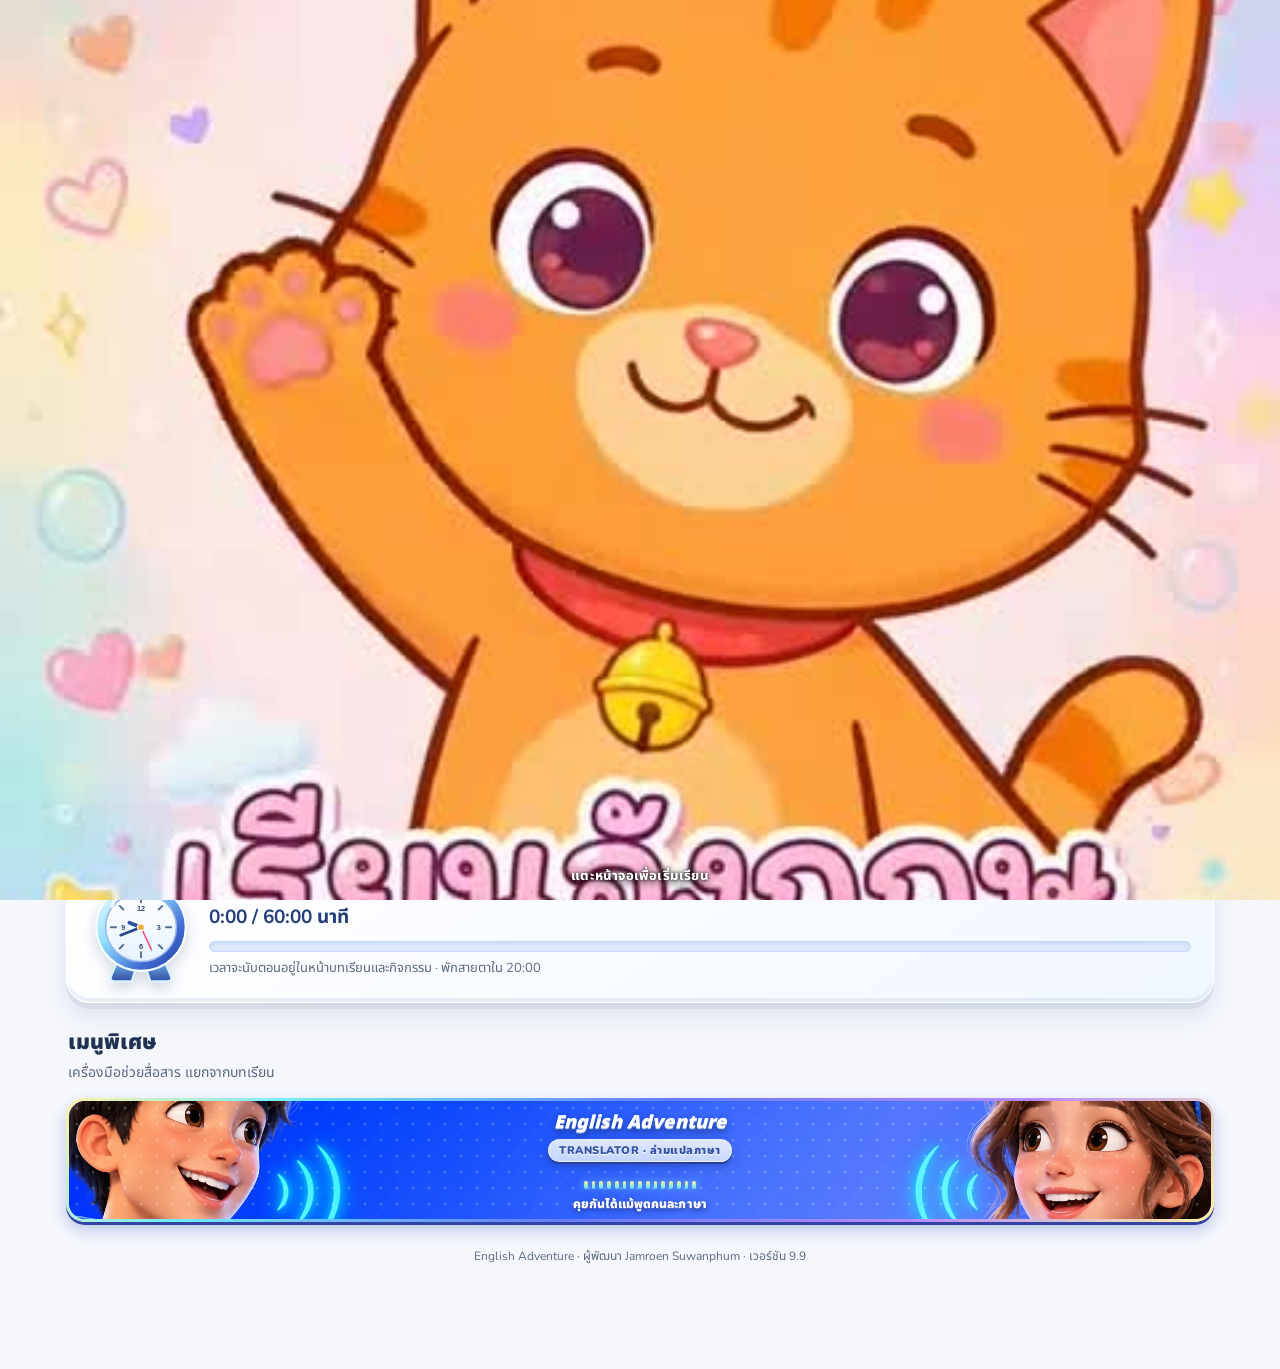
==== commit 16fd4bda: "Add files via upload" ====
--- a/index.html
+++ b/index.html
@@ -1,387 +1,282 @@
 <!doctype html>
 <html lang="th">
 <head>
-  <meta charset="utf-8">
-  <meta name="viewport" content="width=device-width, initial-scale=1, viewport-fit=cover">
-  <meta name="theme-color" content="#087b52">
-  <title>อุ่นใจทุกวัน | ผู้ช่วยชีวิตประจำวัน</title>
-  <style>
-    :root{--ink:#182b2a;--paper:#f4faf7;--green:#087b52;--bright:#06a965;--mint:#e3f5ed;--orange:#f08a18;--muted:#70817a;--line:#e2eee8;--white:#fff;--shadow:0 12px 34px rgba(28,70,55,.09)}
-    *{box-sizing:border-box} html{scroll-behavior:smooth} body{margin:0;background:var(--paper);color:var(--ink);font-family:system-ui,-apple-system,"Noto Sans Thai",Tahoma,sans-serif;font-size:16px;line-height:1.5}
-    button,input{font:inherit} button{cursor:pointer} .app{min-height:100vh}
-    .topbar{height:72px;background:#fff;display:flex;align-items:center;justify-content:space-between;padding:0 max(22px,calc((100vw - 1440px)/2));position:sticky;top:0;z-index:20;box-shadow:0 2px 12px rgba(20,60,45,.05)}
-    .brand{display:flex;align-items:center;gap:12px;font-weight:850;font-size:22px;letter-spacing:-.3px}.brandmark{width:42px;height:42px;border-radius:14px;background:linear-gradient(140deg,var(--bright),var(--green));display:grid;place-items:center;color:#fff;font-size:23px;box-shadow:0 6px 15px #087b5233}
-    .top-actions{display:flex;align-items:center;gap:12px}.user-chip{display:flex;align-items:center;gap:10px;padding:7px 14px 7px 7px;border:1px solid var(--line);border-radius:999px;background:#fff;font-weight:700}.avatar{width:36px;height:36px;border-radius:50%;display:grid;place-items:center;background:#ffedd7;color:#a45c09;font-size:19px}
-    .icon-btn{width:44px;height:44px;border:1px solid var(--line);border-radius:14px;background:#fff;color:var(--green);display:grid;place-items:center}.hamb{display:flex;flex-direction:column;gap:5px}.hamb span{width:20px;height:2.5px;border-radius:2px;background:var(--green)}
-    .layout{max-width:1440px;margin:auto;padding:24px 28px 100px}.hero{width:100%;max-width:960px;height:auto;aspect-ratio:2.5 / 1;margin:0 auto;border-radius:24px;overflow:hidden;position:relative;background:#dcefe5;box-shadow:var(--shadow);isolation:isolate}.hero img{position:absolute;inset:0;width:100%;height:100%;object-fit:cover;object-position:center center;z-index:-2}.hero:before{content:"";position:absolute;inset:0;background:none;z-index:-1}.hero:after{content:"";position:absolute;top:-40%;left:-45%;width:38%;height:180%;transform:rotate(18deg);background:linear-gradient(90deg,transparent,rgba(255,248,211,.16),rgba(255,255,255,.36),rgba(255,236,180,.16),transparent);filter:blur(4px);opacity:0;pointer-events:none;z-index:1;animation:banner-light-pass 9s ease-in-out infinite}@keyframes banner-light-pass{0%,8%{left:-45%;opacity:0}12%{opacity:.78}35%,100%{left:115%;opacity:0}}@media(prefers-reduced-motion:reduce){.hero:after{animation:none;opacity:0}}
-    .analog-clock{position:absolute;z-index:2;top:10px;left:24px;width:88px;color:#123b34;text-align:center;filter:drop-shadow(0 2px 3px rgba(255,247,221,.9)) drop-shadow(0 5px 9px rgba(10,34,29,.42));pointer-events:none}.clock-face{width:88px;height:88px;position:relative;border:0;border-radius:50%;background:transparent;box-shadow:none;overflow:visible}.clock-number{position:absolute;font-family:Georgia,"Times New Roman",serif;font-size:14px;font-weight:900;color:#103a32;line-height:1;text-shadow:0 1px 0 rgba(255,248,226,.95),0 2px 4px rgba(11,39,32,.58)}.clock-hand{position:absolute;left:50%;top:50%;bottom:auto;border-radius:99px;transform-origin:50% 100%;transform:translate(-50%,-100%) rotate(var(--angle,0deg));z-index:3;filter:drop-shadow(0 1px 2px rgba(255,255,255,.8))}.clock-hand.hour{width:4px;height:23%;background:#17483d}.clock-hand.minute{width:3px;height:35%;background:#bd8739}.clock-hand.second{width:1.5px;height:40%;background:#814534}.clock-center{position:absolute;left:50%;top:50%;width:8px;height:8px;border-radius:50%;background:linear-gradient(135deg,#f7df9a,#b47a2f);box-shadow:0 0 0 2px rgba(255,247,224,.95),0 2px 6px rgba(8,35,29,.55);transform:translate(-50%,-50%);z-index:4}
-    .hero-copy{height:100%;max-width:820px;padding:12px 30px 12px;display:flex;flex-direction:column;align-items:flex-start;justify-content:flex-end}.eyebrow{color:#d8f4df;font-weight:850;font-size:13px;letter-spacing:1.4px;text-transform:uppercase;text-shadow:0 2px 5px rgba(5,35,25,.75)}.hero h1{margin:0;font-family:"Thasadith","Noto Serif Thai","Tahoma",cursive;font-style:italic;font-size:36px;line-height:1.05;letter-spacing:.1px;font-weight:850;color:#fff}.hero h1 .brand-script,.hero h1 .tagline-script{display:inline-block;background:linear-gradient(105deg,#fff8df 0%,#e2bd72 24%,#fff2c9 48%,#c38d3e 73%,#fff5d7 100%);-webkit-background-clip:text;background-clip:text;color:transparent;-webkit-text-fill-color:transparent;-webkit-text-stroke:.35px rgba(255,250,228,.55);filter:drop-shadow(0 2px 1px rgba(12,37,31,.8)) drop-shadow(0 0 6px rgba(255,230,169,.24))}.hero h1 .brand-script{font-size:1.1em;letter-spacing:.3px}.hero h1 .tagline-script{font-size:.72em;letter-spacing:.1px}.hero-kicker{max-width:960px;margin:5px auto 0;padding:0 10px;color:#31594a;font-size:13px;font-weight:750;letter-spacing:.2px}.hero p{margin:0;color:#526b61;font-size:16px;font-weight:550}.hero-cta{margin-top:17px;border:0;border-radius:12px;background:var(--green);color:#fff;padding:10px 17px;font-weight:800;box-shadow:0 5px 12px #087b5230}
-    .welcome{display:flex;align-items:flex-end;justify-content:space-between;margin:10px 2px 17px}.welcome h2{margin:0;font-size:26px;font-weight:900;letter-spacing:-.3px;background:linear-gradient(100deg,#0e6848 0%,#b47727 48%,#087b52 100%);-webkit-background-clip:text;background-clip:text;color:transparent;filter:drop-shadow(0 1px 1px rgba(8,74,52,.18))}.welcome p{margin:3px 0 0;color:var(--muted);font-size:14px}.date-pill{padding:9px 14px;border-radius:12px;background:#fff;border:1px solid var(--line);font-weight:700;color:#51635b;font-size:14px}
-    .dashboard{display:grid;grid-template-columns:minmax(0,1.4fr) minmax(280px,.78fr);gap:18px}.panel{border:1px solid var(--line);background:var(--white);border-radius:20px;padding:21px;box-shadow:var(--shadow)}.panel-head{display:flex;align-items:center;justify-content:space-between;gap:12px;margin-bottom:15px}.panel-head h3{margin:0;font-size:19px;font-weight:850}.small-link{border:0;background:transparent;color:var(--green);font-weight:800;font-size:13px;padding:6px}
-    .assistant{background:linear-gradient(130deg,#eff9f3,#fff);border-color:#d8eee1}.ai-label{display:flex;align-items:center;gap:9px}.ai-orb{width:34px;height:34px;border-radius:12px;background:#dff3e7;color:var(--green);display:grid;place-items:center;font-size:18px}.status{color:var(--green);background:#e3f5ed;padding:5px 9px;border-radius:999px;font-size:12px;font-weight:800}.ai-intro{margin:0 0 12px;color:#61746b;font-size:14px}.ask-row{display:flex;align-items:center;gap:10px;border:1px solid #dcebe2;background:#fff;border-radius:18px;padding:7px 8px 7px 12px;min-height:58px;box-shadow:0 3px 12px rgba(25,75,52,.035)}.ask-row input{min-width:0;flex:1;border:0;outline:0;background:transparent;color:var(--ink);font-size:15px}.ask-row input::placeholder{color:#91a098}.round-btn{width:42px;height:42px;flex:0 0 42px;border:0;border-radius:14px;background:#e9f6ee;color:var(--green);font-size:17px;display:grid;place-items:center}.mic-btn{background:transparent;color:#111;border-radius:50%;font-size:0}.mic-btn svg{width:25px;height:25px;display:block}.send-btn svg{width:24px;height:24px;display:block}.mic-btn.listening{background:#fff0e7;color:#d66b23;animation:micPulse 1.1s infinite}.send-btn{background:#3564e8;color:#fff;border-radius:50%;box-shadow:0 4px 11px rgba(53,100,232,.28)}@keyframes micPulse{50%{box-shadow:0 0 0 7px rgba(214,107,35,.12)}}.chat-context{display:flex;align-items:center;gap:7px;margin:0 0 11px;color:#527365;font-size:12px;font-weight:750}.chat-context strong{color:var(--green)}.chat-history{display:grid;gap:10px;margin:14px 0;padding:12px;background:#f7fbf8;border:1px solid #e4f0e8;border-radius:14px}.chat-bubble{max-width:92%;padding:10px 12px;border-radius:13px;font-size:13px;line-height:1.55}.chat-bubble.assistant-bubble{background:#e8f5ed;color:#365448;justify-self:start}.chat-bubble.user-bubble{background:#0d7e57;color:#fff;justify-self:end}.speak-reply{margin-left:8px;border:0;border-radius:999px;background:#fff;color:#3564e8;padding:3px 7px;font-size:13px;vertical-align:middle}.ask-context-btn{margin-top:16px;border:0;border-radius:12px;padding:10px 14px;background:#0d7e57;color:#fff;font-weight:800}.chat-note{margin:8px 0 0;color:#84938c;font-size:11px}.suggestions{display:flex;flex-wrap:wrap;gap:8px;margin-top:12px}.suggestions button{border:1px solid #dcebe2;background:#fff;color:#47655a;padding:7px 10px;border-radius:999px;font-size:12px;font-weight:700}
-    .summary{display:grid;grid-template-columns:repeat(3,1fr);gap:10px}.sum-card{border:1px solid var(--line);background:#fff;border-radius:16px;padding:15px 13px;min-height:116px}.sum-icon{width:34px;height:34px;display:grid;place-items:center;border-radius:11px;background:#e6f5ec;font-size:17px}.sum-card:nth-child(2) .sum-icon{background:#fff0df}.sum-card:nth-child(3) .sum-icon{background:#e9effb}.sum-title{margin-top:10px;font-weight:800;font-size:14px}.sum-sub{color:var(--muted);font-size:12px;margin-top:2px}
-    .section-title{display:flex;align-items:center;justify-content:space-between;margin:25px 2px 14px}.section-title h2{margin:0;font-size:21px;font-weight:850}.section-title span{color:var(--muted);font-size:13px}.menu-grid{display:grid;grid-template-columns:repeat(4,minmax(0,1fr));gap:14px}.menu-card{display:flex;align-items:center;gap:13px;padding:17px 16px;background:#fff;border:1px solid var(--line);border-radius:17px;text-align:left;box-shadow:0 6px 18px rgba(25,75,52,.04);transition:transform .18s,border-color .18s,box-shadow .18s;color:var(--ink);min-height:88px}.menu-card:hover{transform:translateY(-2px);border-color:#a7d7bd;box-shadow:0 10px 23px rgba(25,75,52,.1)}.menu-icon{flex:0 0 46px;width:46px;height:46px;border-radius:14px;display:grid;place-items:center;font-size:22px;background:#e4f4e9}.menu-card:nth-child(2) .menu-icon{background:#fff0df}.menu-card:nth-child(3) .menu-icon{background:#f9edcf}.menu-card:nth-child(4) .menu-icon{background:#e7edfb}.menu-card:nth-child(5) .menu-icon{background:#f8e4e2}.menu-card:nth-child(6) .menu-icon{background:#e2f1f3}.menu-card:nth-child(7) .menu-icon{background:#f1e8f6}.menu-card:nth-child(8) .menu-icon{background:#e7f1dd}.menu-name{font-size:15px;font-weight:850}.menu-desc{font-size:12px;color:var(--muted);margin-top:2px}.chev{margin-left:auto;color:#9aaca2;font-size:19px}
-    .drawer-shade{position:fixed;inset:0;background:rgba(16,36,29,.42);z-index:40;opacity:0;visibility:hidden;transition:opacity .25s,visibility .25s}.drawer{position:fixed;z-index:41;inset:0 auto 0 0;width:min(340px,88vw);background:#fff;transform:translateX(-102%);transition:transform .28s cubic-bezier(.2,.8,.2,1);box-shadow:18px 0 50px rgba(0,0,0,.15);display:flex;flex-direction:column}.drawer.open{transform:translateX(0)}.drawer-shade.open{opacity:1;visibility:visible}.drawer-top{padding:24px 22px 18px;background:linear-gradient(145deg,#e4f5eb,#f7fbf8);border-bottom:1px solid var(--line)}.drawer-brand{display:flex;align-items:center;justify-content:space-between}.drawer-profile{display:flex;align-items:center;gap:12px;margin-top:23px}.drawer-profile .avatar{width:48px;height:48px;font-size:23px}.drawer-profile strong{display:block;font-size:16px}.drawer-profile small{color:var(--muted)}.drawer-nav{padding:14px 12px;overflow-y:auto}.nav-group{margin:5px 10px 8px;color:#91a098;font-size:11px;font-weight:900;letter-spacing:1px}.nav-item{width:100%;display:flex;align-items:center;gap:13px;padding:12px 13px;border:0;border-radius:12px;background:transparent;color:#364c43;text-align:left;font-weight:750;margin:2px 0}.nav-item:hover,.nav-item.active{background:#eaf6ee;color:var(--green)}.nav-item .mi{width:24px;text-align:center;font-size:18px}.drawer-foot{margin-top:auto;border-top:1px solid var(--line);padding:15px 22px;color:#84938c;font-size:12px}
-    .page-view{min-height:300px}.page-hero{padding:27px;background:linear-gradient(120deg,#e9f7ee,#fff);border:1px solid var(--line);border-radius:20px}.page-hero h2{margin:0 0 6px;font-size:26px}.page-hero p{margin:0;color:var(--muted)}.demo-note{margin-top:17px;padding:13px 15px;background:#fff7e9;border:1px solid #f7dfb4;color:#7b5a2a;border-radius:13px;font-size:13px}
-    .bottom-nav{display:none}
-    @media(max-width:1050px){.menu-grid{grid-template-columns:repeat(2,minmax(0,1fr))}.dashboard{grid-template-columns:1fr}.summary{grid-template-columns:repeat(3,1fr)}}
-    @media(max-width:640px){body{font-size:15px}.topbar{height:64px;padding:0 14px}.brand{position:absolute;left:50%;transform:translateX(-50%);gap:8px;font-size:19px;white-space:nowrap}.brandmark{width:36px;height:36px;border-radius:12px;font-size:20px}.user-chip{padding:0;border:0;background:transparent}.user-chip .username{display:none}.avatar{width:35px;height:35px}.top-actions{gap:7px}.icon-btn{width:40px;height:40px}.layout{padding:12px 12px 105px}.hero{width:auto;height:auto;aspect-ratio:2.5 / 1;max-width:none;border-radius:0 0 20px 20px;margin:0 -12px}.hero img{object-position:center center}.hero:before{background:none}.analog-clock{top:6px;left:14px;width:78px}.clock-face{width:78px;height:78px}.clock-number{font-size:11px}.hero-copy{justify-content:flex-end;padding:8px 18px 9px;max-width:100%}.eyebrow{color:#e5ffe9;font-size:11px}.hero h1{font-size:31px;color:#fff;margin:0;line-height:1.02}.hero h1 .brand-script{font-size:1.06em}.hero h1 .tagline-script{font-size:.69em}.hero-kicker{font-size:12px;margin:5px 2px 0;padding:0 2px}.hero p{color:#f0f8f3;font-size:12px}.hero-cta{margin-top:8px;padding:7px 12px;font-size:12px;background:#f08a18;box-shadow:none}.welcome{align-items:flex-start;margin:14px 2px 13px;gap:8px}.welcome h2{font-size:20px}.welcome p{font-size:12px}.date-pill{font-size:11px;padding:7px 9px;white-space:nowrap}.panel{padding:16px;border-radius:17px}.panel-head h3{font-size:17px}.ai-intro{font-size:12px}.ask-row input{font-size:13px}.suggestions{gap:6px}.suggestions button{font-size:11px;padding:6px 8px}.summary{gap:8px}.sum-card{padding:11px 9px;min-height:105px}.sum-title{font-size:12px}.sum-sub{font-size:10px}.section-title{margin:21px 2px 11px}.section-title h2{font-size:18px}.section-title span{font-size:11px}.menu-grid{gap:9px}.menu-card{padding:12px 10px;gap:9px;border-radius:14px;min-height:76px}.menu-icon{width:38px;height:38px;flex-basis:38px;border-radius:12px;font-size:19px}.menu-name{font-size:12px}.menu-desc{font-size:10px}.chev{font-size:16px}.drawer-top{padding:19px 18px 15px}.drawer-brand .brand{position:static;transform:none}.drawer-profile{margin-top:17px}.bottom-nav{display:flex;position:fixed;z-index:25;bottom:0;left:0;right:0;background:rgba(255,255,255,.96);border-top:1px solid var(--line);padding:8px 5px calc(8px + env(safe-area-inset-bottom));justify-content:space-around;backdrop-filter:blur(12px)}.bottom-nav button{border:0;background:transparent;color:#788981;font-size:10px;font-weight:700;display:flex;flex-direction:column;align-items:center;gap:3px;min-width:58px}.bottom-nav .bn-icon{font-size:20px;line-height:1.1}.bottom-nav button.active{color:var(--green)}.page-hero{padding:20px}.page-hero h2{font-size:22px}.feature-grid{grid-template-columns:1fr}.form-grid{grid-template-columns:1fr}.field.full{grid-column:auto}}
-
-    .contact-import{margin:12px 0;padding:14px;border:1px solid #dcebe2;border-radius:14px;background:linear-gradient(135deg,#f1faf4,#fff)}.contact-import p{margin:4px 0 10px;color:var(--muted);font-size:12px}.contact-import-controls{display:flex;align-items:end;gap:9px;flex-wrap:wrap}.contact-import-controls .field{flex:1;min-width:150px}.contact-import-controls button{min-height:42px}@media(max-width:640px){.contact-import{padding:12px}.contact-import-controls{align-items:stretch}.contact-import-controls .field{min-width:100%}.contact-import-controls button{width:100%}}
-    .contact-switch{display:flex;align-items:center;justify-content:space-between;gap:10px;margin:14px 0 4px;padding:12px 14px;border:1px solid var(--line);border-radius:14px;background:#fff}.contact-search-label{margin:12px 0}.contact-search-label input{font-size:15px!important;padding:13px!important}.contact-record{align-items:center}.contact-main{display:grid;gap:5px;min-width:0}.contact-main strong{font-size:14px}.contact-main small{overflow-wrap:anywhere}.contact-record .record-actions{flex:0 0 auto}.contact-edit{margin:7px 0;padding:12px;border:1px solid #dcebe2;border-radius:13px;background:#fff}
-    .feature-grid{display:grid;grid-template-columns:repeat(2,minmax(0,1fr));gap:12px;margin-top:14px}.feature-card{background:#fff;border:1px solid var(--line);border-radius:16px;padding:15px;box-shadow:0 5px 15px rgba(25,75,52,.04)}.feature-card h3{margin:0 0 10px;font-size:16px}.feature-card p{margin:4px 0;color:var(--muted);font-size:13px}.form-grid{display:grid;grid-template-columns:repeat(2,minmax(0,1fr));gap:10px}.field{display:flex;flex-direction:column;gap:5px;color:#526b61;font-size:12px;font-weight:750}.field.full{grid-column:1/-1}.field input,.field select,.field textarea{width:100%;min-width:0;border:1px solid #dcebe2;border-radius:11px;background:#fff;color:var(--ink);padding:10px 11px;font:inherit;font-size:14px}.field textarea{min-height:80px;resize:vertical}.primary-btn,.soft-btn,.danger-btn,.link-btn{border:0;border-radius:11px;padding:10px 13px;font:inherit;font-size:13px;font-weight:800;cursor:pointer}.primary-btn{background:var(--green);color:#fff}.soft-btn{background:#e9f6ee;color:#24624b}.danger-btn{background:#fff0ef;color:#a33b34}.link-btn{display:inline-flex;align-items:center;gap:5px;background:#eef3ff;color:#315ad1;text-decoration:none}.form-actions{display:flex;justify-content:flex-end;gap:8px;margin-top:10px}.record-list{display:grid;gap:9px;margin-top:12px}.record{display:flex;align-items:flex-start;justify-content:space-between;gap:12px;background:#f8fbf9;border:1px solid #e4eee8;border-radius:13px;padding:11px 12px}.record strong{display:block;font-size:14px}.record small,.muted{color:var(--muted);font-size:12px}.record-actions{display:flex;gap:6px;align-items:center;flex-wrap:wrap}.pill{display:inline-flex;align-items:center;padding:4px 9px;border-radius:999px;background:#e8f4ec;color:#36745b;font-size:11px;font-weight:800}.info-banner{padding:11px 13px;margin:10px 0;background:#f3f7ff;border:1px solid #dfe7ff;border-radius:12px;color:#465c8c;font-size:12px}.suggestion-list{display:grid;gap:8px}.suggestion{display:flex;align-items:center;justify-content:space-between;gap:9px;padding:9px 10px;border-radius:12px;background:#f8fbf9}.suggestion div{font-size:13px;font-weight:750}.suggestion small{display:block;color:var(--muted);font-weight:500}.stat-row{display:flex;gap:9px;flex-wrap:wrap;margin:9px 0}.stat-box{flex:1;min-width:110px;background:#f2f9f4;border-radius:12px;padding:10px}.stat-box strong{display:block;font-size:19px;color:var(--green)}.stat-box span{color:var(--muted);font-size:11px}.checkline{display:flex;align-items:center;gap:8px}.checkline input{width:auto}.record.done{opacity:.62}.record.done strong{text-decoration:line-through}.menu-context-link{margin-top:14px}.chat-history{max-height:310px;overflow:auto}.toolbar{display:flex;align-items:center;justify-content:space-between;gap:8px;flex-wrap:wrap}.section-heading{margin:18px 0 8px;font-size:15px}.no-records{padding:14px;text-align:center;color:var(--muted);font-size:13px;background:#f8fbf9;border-radius:12px}.lotto-records-toolbar{margin:18px 0 8px}.lotto-records-toolbar .section-heading{margin:0}.lotto-clear-all:disabled{opacity:.45;cursor:not-allowed}#actionToast{position:fixed;z-index:80;left:50%;bottom:calc(88px + env(safe-area-inset-bottom));transform:translate(-50%,12px);max-width:calc(100vw - 32px);padding:10px 16px;border-radius:999px;background:#193b30;color:#fff;font-size:13px;font-weight:750;box-shadow:0 8px 24px #193b3040;opacity:0;visibility:hidden;transition:opacity .18s,transform .18s,visibility .18s;pointer-events:none}#actionToast.show{opacity:1;visibility:visible;transform:translate(-50%,0)}
-
-
-    .lotto-feature-grid{grid-template-columns:minmax(0,1.15fr) minmax(300px,.85fr);align-items:stretch}.lotto-form{gap:14px}.lotto-form input,.lotto-form select,.lotto-discount-field input{min-height:58px;font-size:18px}.lotto-type-select{font-weight:800;min-height:64px!important;font-size:19px!important}.lotto-number-field input{font-size:25px!important;font-weight:850;letter-spacing:5px}.lotto-clear-row{align-items:flex-start}.lotto-clear-row button{padding:8px 13px;font-size:13px}.lotto-discount-field{margin:18px 0}.lotto-totals{background:#f0f8f3;border-radius:16px;padding:15px 17px;margin:12px 0;display:grid;gap:13px}.lotto-totals>div{display:flex;justify-content:space-between;align-items:center;gap:8px;color:#536a5e}.lotto-totals strong{color:#175f46;text-align:right}.lotto-totals .net-total{border-top:1px solid #d3e5da;padding-top:12px;font-weight:850;font-size:17px}.lotto-export-actions{display:grid;gap:9px}.lotto-export-actions button{width:100%;min-height:50px}.lotto-search-links{display:flex;gap:8px;flex-wrap:wrap;margin:12px 0}.lotto-social-link{font-weight:850}.lotto-social-link.facebook{background:#e9f0ff;color:#2253a0}.lotto-social-link.tiktok{background:#f1f1f1;color:#151515}.lotto-group-title{margin:16px 0 8px;color:#155f46;font-size:16px;font-weight:850}.lotto-form input[name="direct"]::placeholder,.lotto-form input[name="tod"]::placeholder{color:#a4b1aa;opacity:1}.lotto-number-field input::placeholder{font-size:16px;letter-spacing:0;font-weight:600;color:#a4b1aa;opacity:1}.lotto-tod-heading{display:flex;align-items:center;gap:5px;color:#526b61;font-weight:750}.lotto-tod-select{width:auto!important;min-height:30px!important;padding:3px 8px!important;font-size:12px!important}.lotto-hint{display:block;color:#66796f;margin-top:10px;line-height:1.5}
-    @media(max-width:640px){.lotto-feature-grid{grid-template-columns:1fr}.lotto-form{gap:11px}.lotto-form input,.lotto-form select,.lotto-discount-field input{min-height:54px;font-size:16px}.lotto-type-select{min-height:58px!important;font-size:18px!important}.lotto-number-field input{font-size:23px!important}.lotto-totals>div{font-size:13px}}
-    .lottery-page-grid{display:grid;gap:12px;margin-bottom:16px}.lottery-page-grid .feature-card{grid-column:1/-1}.lottery-filter-grid{display:grid;grid-template-columns:repeat(2,minmax(0,1fr));gap:10px;align-items:end}.lottery-filter-grid .field input{font-size:15px;min-height:48px}.lottery-check-form{display:grid;grid-template-columns:1fr 1fr auto;gap:10px;align-items:end;margin-top:14px;padding-top:13px;border-top:1px solid var(--line)}.lottery-check-form .field input{font-size:18px;min-height:48px;letter-spacing:2px}.lottery-results-output{display:grid;gap:9px;margin-top:13px}.lottery-result-row{padding:12px;border:1px solid #dcebe2;border-radius:13px;background:#f8fbf9}.lottery-result-date{display:flex;justify-content:space-between;align-items:center;gap:8px;margin-bottom:9px;color:#24624b}.lottery-result-date strong{font-size:15px}.lottery-result-values{display:grid;grid-template-columns:repeat(2,minmax(0,1fr));gap:7px}.lottery-result-value{min-width:0;background:#fff;border:1px solid #e4eee8;border-radius:10px;padding:8px 9px}.lottery-result-value span{display:block;font-size:11px;color:var(--muted);font-weight:750}.lottery-result-value strong{display:block;font-size:15px;line-height:1.5;letter-spacing:.5px;overflow-wrap:anywhere}.lottery-ticket-status{margin:10px 0 0;padding:10px 12px;border-radius:11px;background:#eff7f2;color:#355949;font-size:13px;font-weight:750}.lottery-ticket-status.error{background:#fff0ef;color:#9b3f36}.lottery-ticket-status.win{background:#fff5dc;color:#80541b}.lottery-source-link{margin-top:10px}
-    @media(max-width:640px){.lottery-filter-grid{grid-template-columns:1fr}.lottery-check-form{grid-template-columns:1fr}.lottery-check-form button{width:100%}.lottery-result-values{grid-template-columns:repeat(2,minmax(0,1fr))}}
+  <meta charset="utf-8" />
+  <meta name="viewport" content="width=device-width, initial-scale=1, viewport-fit=cover" />
+  <meta name="theme-color" content="#4f73ec" />
+  <meta name="description" content="บทเรียนภาษาอังกฤษ ป.1–ป.6 พร้อมฝึกอ่าน เกม คะแนน และเส้นทางเรียนรู้ตามหลักสูตรโรงเรียน" />
+  <link rel="manifest" href="./manifest.webmanifest" />
+  <link rel="preconnect" href="https://fonts.googleapis.com"><link rel="preconnect" href="https://fonts.gstatic.com" crossorigin>
+  <link rel="stylesheet" href="https://fonts.googleapis.com/css2?family=Nunito:wght@400;600;700;800;900&family=Noto+Sans+Thai:wght@400;500;600;700;800&display=swap" media="print" onload="this.media='all'">
+  <link rel="apple-touch-icon" href="./icon-180.png"><link rel="stylesheet" href="./polish.css">
   
-    .food-page{max-width:980px;margin:0 auto}.food-page .page-hero{margin-bottom:14px}.food-entry{display:flex;align-items:center;justify-content:space-between;gap:12px;padding:14px 16px;margin:0 0 16px;background:linear-gradient(135deg,#fff9f2,#fff);border:1px solid #f0d6bc;border-radius:16px}.food-entry strong{display:block}.food-entry small{display:block;color:var(--muted);margin-top:3px}.food-groups{display:grid;grid-template-columns:repeat(2,minmax(0,1fr));gap:10px}.food-group{min-width:0}.food-group-toggle{position:relative;isolation:isolate;overflow:hidden;width:100%;min-height:48px;padding:8px 11px;border:1px solid rgba(255,255,255,.96);border-radius:15px;background:linear-gradient(145deg,rgba(255,255,255,.98) 0%,rgba(255,249,241,.97) 47%,rgba(246,226,203,.9) 100%);box-shadow:inset 0 1px 1px rgba(255,255,255,.98),inset 0 -2px 3px rgba(171,107,52,.08),0 3px 0 #ead4bd,0 6px 11px rgba(133,87,46,.1);color:#754d2f;display:flex;align-items:center;gap:9px;text-align:left;font:inherit;font-size:14px;font-weight:750;cursor:pointer;transition:transform .18s ease,box-shadow .18s ease,border-color .18s ease,background .18s ease}.food-group-toggle:before{content:"";position:absolute;inset:1px 2px 52%;border-radius:14px 14px 10px 10px;background:linear-gradient(180deg,rgba(255,255,255,.92),rgba(255,255,255,.18));pointer-events:none;z-index:-1}.food-group-toggle:hover{transform:translateY(-1px);border-color:#efcfaa;box-shadow:inset 0 1px 1px rgba(255,255,255,.98),inset 0 -2px 3px rgba(171,107,52,.08),0 4px 0 #e5c6a6,0 8px 13px rgba(133,87,46,.13)}.food-group-toggle.active{background:linear-gradient(145deg,#fff4e5 0%,#ffe3c2 54%,#f6c58e 100%);border-color:#efbd84;color:#794719;box-shadow:inset 0 1px 1px rgba(255,255,255,.98),inset 0 -2px 4px rgba(177,104,38,.1),0 3px 0 #e6b781,0 6px 12px rgba(133,87,46,.13)}.food-group-icon{width:26px;height:26px;flex:0 0 26px;border-radius:9px;background:linear-gradient(145deg,#fff,#f8dfc4);display:grid;place-items:center;font-size:16px}.food-group-name{position:relative;z-index:1;min-width:0;line-height:1.25}.food-group-name small{display:block;margin-top:3px;color:#ad6530;font-size:11px;font-weight:650}.food-group-arrow{margin-left:auto;flex:0 0 21px;width:21px;height:21px;border-radius:50%;background:rgba(239,185,127,.24);display:grid;place-items:center;color:#a45c27;font-size:17px;line-height:1}.food-subcategories{display:grid;grid-template-columns:repeat(3,minmax(0,1fr));gap:7px;padding:10px 2px 3px;animation:food-reveal .18s ease-out}@keyframes food-reveal{from{opacity:0;transform:translateY(-4px)}to{opacity:1;transform:translateY(0)}}.food-choice{position:relative;min-height:38px;padding:7px 9px;border:1px solid #f1dcc5;border-radius:12px;background:linear-gradient(145deg,#fff 0%,#fffaf5 50%,#f8ebdd 100%);box-shadow:inset 0 1px 1px rgba(255,255,255,.98),inset 0 -1px 2px rgba(169,112,63,.06),0 2px 0 #ecd8c3,0 4px 8px rgba(133,87,46,.07);color:#765234;font:inherit;font-size:12px;font-weight:700;line-height:1.3;text-align:center;cursor:pointer;transition:transform .16s ease,box-shadow .16s ease,border-color .16s ease,background .16s ease}.food-choice:hover{transform:translateY(-1px);border-color:#e9c59f}.food-choice.active{background:linear-gradient(145deg,#fff1de 0%,#ffd9ad 62%,#f6c28a 100%);border-color:#e9b375;color:#774619;box-shadow:inset 0 1px 1px rgba(255,255,255,.98),inset 0 -1px 2px rgba(169,112,63,.08),0 2px 0 #e5bd92,0 4px 8px rgba(133,87,46,.1)}.food-choice:focus-visible,.food-group-toggle:focus-visible,.food-search-row button:focus-visible{outline:3px solid #edbe8d;outline-offset:2px}.food-search-row{display:grid;grid-template-columns:minmax(0,1fr) auto;gap:8px;align-items:end}.food-search-row .field{margin:0}.food-search-row input{min-height:44px}.food-search-row button,.food-link{display:inline-flex;align-items:center;justify-content:center;min-height:40px;padding:8px 13px;border-radius:12px;border:1px solid #e9b984;background:linear-gradient(145deg,#fff5e9 0%,#f7d5b1 55%,#f0bb87 100%);color:#74451f;text-decoration:none;font:inherit;font-size:14px;font-weight:750;box-shadow:inset 0 1px 1px rgba(255,255,255,.95),0 3px 0 #e3c29f,0 6px 10px rgba(123,72,28,.1);cursor:pointer}.food-links{display:flex;flex-wrap:wrap;gap:9px;margin-top:12px}.food-selected{padding:13px;border-radius:14px;background:linear-gradient(145deg,#fffaf5,#fff3e5);border:1px solid #f0d6bc}.food-selected strong{display:block;font-size:16px;color:#784416}.food-selected-filters{display:flex;align-items:center;flex-wrap:wrap;gap:8px;margin-top:13px;padding-top:12px;border-top:1px solid #f1e7dc}.food-selected-filters>span{font-size:12px;font-weight:750;color:#795638}.food-filter-list{display:flex;flex-wrap:wrap;gap:6px}.food-filter-chip,.food-clear-filters{border:1px solid #efd2b2;border-radius:999px;background:linear-gradient(145deg,#fff9f1,#f9e5ce);color:#81542f;padding:5px 9px;font:inherit;font-size:12px;font-weight:700;cursor:pointer}.food-filter-chip span{margin-left:4px;color:#ba7138}.food-clear-filters{background:#fff;border-color:#e9e2da;color:#786d62}.food-result-note{margin:10px 0 0;color:var(--muted);font-size:12px}.food-page .section-heading{margin-top:16px}.food-page input::placeholder{color:#a4a1a0;opacity:1}@media(max-width:700px){.food-groups{grid-template-columns:repeat(2,minmax(0,1fr));gap:8px}.food-group-toggle{min-height:46px;padding:7px 8px;font-size:12px;gap:6px}.food-group-icon{width:24px;height:24px;flex-basis:24px}.food-subcategories{grid-template-columns:repeat(2,minmax(0,1fr));gap:6px}.food-choice{min-height:38px;padding:7px 5px;font-size:11px}.food-entry{align-items:flex-start;flex-direction:column}.food-search-row{grid-template-columns:minmax(0,1fr) auto}.food-search-row button{padding-inline:10px}}@media(max-width:360px){.food-groups{grid-template-columns:1fr}}
-    .travel-location{display:grid;grid-template-columns:minmax(0,1fr) auto;gap:12px;align-items:end}.travel-location .field{margin:0}.travel-near{min-height:46px}.travel-suggestions{display:grid;max-height:280px;overflow:auto;margin-top:8px;border:1px solid #d4e1db;border-radius:14px;background:#fff;box-shadow:0 8px 20px rgba(25,75,52,.08)}.travel-suggestions[hidden]{display:none}.travel-suggestion{display:flex;justify-content:space-between;align-items:center;gap:12px;width:100%;padding:11px 13px;border:0;border-bottom:1px solid #edf2ef;background:#fff;text-align:left;color:var(--ink);font:inherit;cursor:pointer}.travel-suggestion:last-child{border-bottom:0}.travel-suggestion:hover,.travel-suggestion:focus{background:#edf8f1;outline:0}.travel-suggestion span,.travel-source{font-size:12px;color:var(--muted)}.travel-no-suggestions{padding:11px 13px;color:var(--muted);font-size:13px}.travel-source{display:block;margin-top:7px}.travel-options{display:flex;flex-wrap:wrap;gap:8px}.travel-category-options{display:grid;grid-template-columns:repeat(4,minmax(0,1fr));gap:12px}.travel-category-option{position:relative;isolation:isolate;overflow:hidden;min-height:78px;padding:12px 13px;border:1px solid rgba(255,255,255,.96);border-radius:20px;background:linear-gradient(145deg,#fff 0%,#f6f6fa 48%,#e9eaf2 100%);box-shadow:inset 0 1px 1px rgba(255,255,255,.98),inset 0 -2px 3px rgba(105,104,128,.14),0 5px 0 #c8c8d3,0 10px 16px rgba(68,67,88,.13);color:#4d4b58;display:flex;align-items:center;gap:10px;text-align:left;font-weight:750;transform:translateY(0);transition:transform .18s ease,box-shadow .18s ease,border-color .18s ease,background .18s ease}.travel-category-option:before{content:"";position:absolute;inset:1px 2px 52%;border-radius:18px 18px 12px 12px;background:linear-gradient(180deg,rgba(255,255,255,.98),rgba(255,255,255,.2));pointer-events:none;z-index:0}.travel-category-option>span{position:relative;z-index:1}.travel-category-icon{width:42px;height:42px;flex:0 0 42px;border-radius:15px;background:linear-gradient(145deg,#fff,#e6e8f1);display:grid;place-items:center;font-size:21px}.travel-category-option:nth-child(1) .travel-category-icon{background:linear-gradient(145deg,#fff,#dcecff)}.travel-category-option:nth-child(2) .travel-category-icon{background:linear-gradient(145deg,#fff,#fff0d4)}.travel-category-option:nth-child(3) .travel-category-icon{background:linear-gradient(145deg,#fff,#ffe2e8)}.travel-category-option:nth-child(4) .travel-category-icon{background:linear-gradient(145deg,#fff,#e9e2ff)}.travel-category-label{line-height:1.3}.travel-category-check{width:22px;height:22px;flex:0 0 22px;margin-left:auto;border-radius:50%;background:#80759b;color:#fff;display:grid;place-items:center;font-size:13px;opacity:0;transform:scale(.82);transition:opacity .18s ease,transform .18s ease}.travel-category-option:hover{transform:translateY(-2px);box-shadow:inset 0 1px 1px rgba(255,255,255,.98),inset 0 -2px 3px rgba(105,104,128,.14),0 7px 0 #c2c2ce,0 13px 19px rgba(68,67,88,.16);border-color:#d0cfdd}.travel-option.travel-category-option.active{background:linear-gradient(145deg,#fff,#f2eff9 52%,#e5e0f0);border-color:#c7bfd9;color:#514765;box-shadow:inset 0 1px 1px rgba(255,255,255,.98),inset 0 -2px 4px rgba(128,117,155,.16),0 5px 0 #bdb6ce,0 10px 16px rgba(91,79,119,.16);transform:translateY(-1px)}.travel-category-option:active{transform:translateY(4px);box-shadow:inset 0 2px 4px rgba(105,104,128,.16),0 1px 0 #bdb6ce,0 3px 7px rgba(68,67,88,.12)}.travel-category-option.active .travel-category-icon{background:linear-gradient(145deg,#fff,#e5def2)}.travel-category-option.active .travel-category-check{opacity:1;transform:scale(1)}.travel-category-option:focus-visible{outline:3px solid #b6a9d1;outline-offset:2px}.travel-option{border:1px solid #d4e1db;border-radius:999px;background:#fff;color:#245444;padding:10px 15px;font:inherit;font-weight:700}.travel-option.active{background:#087b52;color:#fff;border-color:#087b52}.travel-subcategory-options{display:grid;grid-template-columns:repeat(3,minmax(0,1fr));gap:10px;align-items:stretch}.travel-subcategory-options .travel-option{width:100%;min-height:48px;padding:9px 12px;border:1px solid rgba(255,255,255,.96);border-radius:15px;background:linear-gradient(145deg,#fff 0%,#f6f6fa 48%,#e9eaf2 100%);box-shadow:inset 0 1px 1px rgba(255,255,255,.98),inset 0 -2px 3px rgba(105,104,128,.14),0 4px 0 #c8c8d3,0 8px 13px rgba(68,67,88,.12);color:#4d4b58;display:flex;align-items:center;justify-content:center;text-align:center;white-space:normal;line-height:1.35;transition:transform .18s ease,box-shadow .18s ease,border-color .18s ease,background .18s ease}.travel-subcategory-options .travel-option:hover{transform:translateY(-2px);border-color:#d0cfdd;box-shadow:inset 0 1px 1px rgba(255,255,255,.98),inset 0 -2px 3px rgba(105,104,128,.14),0 6px 0 #c2c2ce,0 11px 17px rgba(68,67,88,.15)}.travel-subcategory-options .travel-option.active{background:linear-gradient(145deg,#fff,#f2eff9 52%,#e5e0f0);border-color:#c7bfd9;color:#514765;box-shadow:inset 0 1px 1px rgba(255,255,255,.98),inset 0 -2px 4px rgba(128,117,155,.16),0 4px 0 #bdb6ce,0 8px 13px rgba(91,79,119,.14)}.travel-subcategory-options .travel-option:active{transform:translateY(3px);box-shadow:inset 0 2px 4px rgba(105,104,128,.16),0 1px 0 #bdb6ce,0 3px 7px rgba(68,67,88,.12)}.travel-subcategory-options .travel-option:focus-visible{outline:3px solid #b6a9d1;outline-offset:2px}.travel-hint{margin:10px 0 0}.travel-page .section-heading{margin-top:22px}.travel-page input::placeholder,.travel-page textarea::placeholder{color:#a4b1aa;opacity:1}@media(max-width:760px){.travel-category-options,.travel-subcategory-options{grid-template-columns:repeat(2,minmax(0,1fr))}.travel-category-option{min-height:72px;padding:11px}}@media(max-width:600px){.travel-location{grid-template-columns:1fr}.travel-near{width:100%}}
-
-    .food-ingredient-grid{display:grid;grid-template-columns:repeat(4,minmax(0,1fr));gap:8px;margin:10px 0 14px}.food-ingredient-option{display:flex;align-items:center;gap:8px;min-height:44px;padding:8px 10px;border:1px solid #f1dcc5;border-radius:12px;background:linear-gradient(145deg,#fff 0%,#fffaf5 50%,#f8ebdd 100%);color:#765234;font-size:13px;font-weight:700}.food-ingredient-option input{accent-color:#087b52;width:17px;height:17px;margin:0}.food-ingredient-fields{display:grid;grid-template-columns:repeat(2,minmax(0,1fr));gap:10px}.food-ingredient-submit{display:flex;justify-content:flex-end;margin-top:10px}.food-dish-list{display:grid;gap:9px;margin-top:12px}.food-dish{padding:11px 12px;border:1px solid #f0d6bc;border-radius:13px;background:#fffaf5}.food-dish>strong{display:block;color:#784416;font-size:14px;margin-bottom:5px}.food-ingredient-result{margin-top:14px}@media(max-width:640px){.food-ingredient-grid{grid-template-columns:repeat(2,minmax(0,1fr))}.food-ingredient-fields{grid-template-columns:1fr}}
-  
-.luck-head{margin:0 0 16px;padding:21px;border-radius:20px;background:linear-gradient(130deg,#12654a,#23865d);color:#fff}.luck-head h2{margin:0;font-size:23px}.luck-head p{margin:7px 0 0;color:#e2f3e8;font-size:13px}.luck-head button{margin-top:13px;border:1px solid #ffffff55;background:#ffffff18;color:#fff;border-radius:10px;padding:8px 12px;font:inherit;font-weight:800}.luck-menu-grid{display:grid;grid-template-columns:repeat(2,minmax(0,1fr));gap:11px}.luck-tool-card{display:flex;align-items:center;gap:13px;width:100%;min-height:88px;padding:13px;text-align:left;border:1px solid #e2ece5;border-radius:16px;background:#fff;color:#193b30;cursor:pointer}.luck-tool-icon{width:44px;height:44px;flex:0 0 44px;display:grid;place-items:center;border-radius:14px;background:#edf7f0;font-size:23px}.luck-tool-copy strong{display:block}.luck-tool-copy small{display:block;margin-top:4px;color:#718278;font-size:12px}.luck-tool-arrow{margin-left:auto;color:#91a198;font-size:22px}.combo-grid{display:grid;grid-template-columns:repeat(auto-fill,minmax(72px,1fr));gap:8px;margin-top:12px}.combo-chip{padding:9px;text-align:center;border:1px solid #e2ece5;border-radius:10px;background:#f8fbf9;color:#175b42;font-weight:850}.combo-actions{display:flex;gap:8px;flex-wrap:wrap;margin-top:12px}.dream-result{margin-top:12px;padding:14px;border:1px solid #dcebe2;border-radius:14px;background:#fbfdfb}.dream-source{padding:10px 0;border-top:1px solid #e9efeb}.dream-source p{margin:5px 0;color:#53655b;font-size:12px}.dream-pills,.dream-digit-row{display:flex;gap:6px;flex-wrap:wrap}.dream-pills span,.dream-digit{padding:5px 8px;border-radius:999px;background:#edf6ef;color:#165d43;font-size:12px;font-weight:800}.dream-summary{padding:11px;border-radius:12px;background:#f0f7f1}.dream-summary h4{margin:0 0 7px;color:#145d43}.dream-digit small{display:block;font-size:9px;color:#738278}.luck-note{padding:10px;margin-top:10px;border-radius:11px;background:#fff8e9;color:#7b6337;font-size:11px}@media(max-width:640px){.luck-menu-grid{grid-template-columns:1fr}.luck-tool-card{min-height:76px}.combo-grid{grid-template-columns:repeat(4,minmax(0,1fr))}}
-
-
-.dream-chat-card{padding:0!important;overflow:hidden}.dream-chat-top{padding:16px;background:linear-gradient(130deg,#12654a,#23865d);color:#fff}.dream-chat-top h3{margin:0;font-size:18px}.dream-chat-top p{margin:4px 0 0;color:#e2f3e8;font-size:12px}.dream-chat-log{display:grid;gap:10px;min-height:150px;max-height:52vh;overflow:auto;padding:14px;background:#f7fbf8}.dream-chat-line{max-width:91%;padding:11px 13px;border-radius:15px;white-space:pre-wrap;overflow-wrap:anywhere;line-height:1.6;font-size:14px}.dream-chat-line.user{justify-self:end;background:#0d7e57;color:#fff;border-bottom-right-radius:5px}.dream-chat-line.ai{justify-self:start;background:#fff;border:1px solid #e2ece5;color:#193b30;border-bottom-left-radius:5px}.dream-chat-label{font-size:11px;font-weight:800;color:#718278;margin-bottom:3px}.dream-chat-compose{display:flex;align-items:center;gap:8px;padding:10px;border-top:1px solid #e2ece5;background:#fff}.dream-chat-compose input{min-width:0;flex:1;border:0;outline:0;padding:10px 4px;font-size:15px}.dream-chat-compose .round-btn{flex:0 0 42px}.dream-chat-note{margin:0;padding:0 13px 12px;color:#84938c;font-size:11px;background:#fff}.dream-loading{padding:10px 13px;border-radius:14px;background:#fff;color:#718278;font-size:13px}.dream-ai-actions{margin-top:7px}.dream-source-note{margin-top:10px}
-
-
-.dream-page{--dream-purple:#77649f;--dream-soft:#f4f0f8;background:#fbf9fd;border-radius:18px;padding:2px 0 16px}.dream-page .luck-head{background:linear-gradient(130deg,#76629b,#a995c4);box-shadow:0 8px 22px rgba(101,81,137,.12)}.dream-page .luck-head p{display:none}.dream-page .luck-head button{border-color:#ffffff66;background:#ffffff20}.dream-page .dream-chat-card{background:#fff;border:1.5px solid #d7cbe4;border-radius:20px;box-shadow:0 8px 24px rgba(87,66,119,.12)}.dream-page .dream-chat-top{padding:13px 16px;background:linear-gradient(130deg,#77649f,#a995c4);color:#fff}.dream-page .dream-chat-top h3{font-size:17px}.dream-page .feature-card>h3{color:#665184}.dream-page .dream-chat-top p{display:none}.dream-page .dream-chat-log{min-height:110px;background:#faf8fc;border-top:1px solid #e7deef;border-bottom:1px solid #e7deef}.dream-page .dream-chat-line.user{background:#7865a0;color:#fff}.dream-page .dream-chat-line.ai{background:#fff;border-color:#eeeaf3;color:#494351}.dream-page .dream-chat-line.welcome{max-width:82%;padding:8px 12px;background:rgba(247,244,250,.45);border:1px solid rgba(145,128,173,.18);border-radius:14px;color:#8a8294;font-size:12px;opacity:.72}.dream-page .dream-chat-line.welcome .dream-chat-label{color:#988eaa}.dream-page .dream-chat-label{color:#796a96}.dream-page .dream-ai-actions .small-link,.dream-page .dream-chat-note .small-link,.dream-page .dream-result a{color:#77649f}.dream-page .dream-chat-note{padding:2px 12px 8px;text-align:right;background:#fff}.dream-page .dream-chat-compose{border-color:#eeeaf3}.dream-page .dream-chat-log{gap:8px}.dream-page .dream-loading{background:#f7f4fa;color:#746a81}.dream-page .dream-result{background:#fff;border-color:#e8e1ee}.dream-page .dream-summary{background:#f7f3fa}.dream-page .dream-digit,.dream-page .dream-pills span{background:#eee8f5;color:#655286}.dream-page .dream-source{border-color:#eeeaf3}.dream-page .luck-note{background:#fff5df;border-color:#f3e4bd;color:#75613d}.dream-page .info-banner{background:#fff7e8;border-color:#f1e3c2;color:#725e3b}.dream-page .dream-source-note{display:none}
-
-
-/* 3D lucky-menu cards and dream quick actions */
-.luck-menu-page{isolation:isolate}.luck-menu-page .luck-main-banner{color:#fff!important;border:1px solid rgba(244,232,255,.44);background-image:linear-gradient(100deg,rgba(39,24,66,.94) 0%,rgba(58,37,92,.84) 48%,rgba(65,40,96,.18) 100%),url('./luck-main.webp')!important;background-position:center,right 56%!important;background-size:cover!important;box-shadow:inset 0 1px 0 rgba(255,255,255,.38),0 16px 30px rgba(55,35,84,.25)!important}.luck-menu-page .luck-main-banner h2{color:#fff;text-shadow:0 2px 12px rgba(14,8,24,.55)}.luck-menu-page .luck-main-banner button{color:#fff;border-color:rgba(255,255,255,.55);background:rgba(255,255,255,.14);backdrop-filter:blur(12px);box-shadow:inset 0 1px 0 rgba(255,255,255,.38),0 5px 12px rgba(20,10,36,.2)}.luck-menu-page .luck-menu-grid{gap:13px}.luck-menu-page .luck-tool-card{--luck-tint:105,77,148;position:relative;isolation:isolate;overflow:hidden;min-height:104px;padding:15px 16px;border:1px solid rgba(255,255,255,.7);border-radius:20px;color:#fff;background-color:rgba(var(--luck-tint),.82);background-image:linear-gradient(100deg,rgba(var(--luck-tint),.94) 0%,rgba(var(--luck-tint),.82) 48%,rgba(var(--luck-tint),.24) 100%),var(--luck-art);background-size:cover,cover;background-position:center,right center;box-shadow:inset 0 1px 0 rgba(255,255,255,.72),inset 0 -5px 12px rgba(22,12,40,.12),0 7px 0 rgba(var(--luck-tint),.38),0 15px 25px rgba(45,30,70,.20);backdrop-filter:blur(10px);transition:transform .22s ease,box-shadow .22s ease}.luck-menu-page .luck-tool-card:before{content:"";position:absolute;inset:0;z-index:0;pointer-events:none;background:linear-gradient(145deg,rgba(255,255,255,.25),transparent 42%,rgba(255,255,255,.04));border-radius:inherit}.luck-menu-page .luck-tool-card>*{position:relative;z-index:1}.luck-menu-page .luck-tool-card:hover{transform:translateY(-3px);box-shadow:inset 0 1px 0 rgba(255,255,255,.8),0 9px 0 rgba(var(--luck-tint),.34),0 20px 30px rgba(45,30,70,.25)}.luck-menu-page .luck-tool-card:active{transform:translateY(2px) scale(.99);box-shadow:inset 0 2px 6px rgba(20,10,30,.18),0 3px 0 rgba(var(--luck-tint),.35),0 7px 12px rgba(45,30,70,.17)}.luck-menu-page [data-luck-menu="luck-purchases"]{--luck-tint:104,75,149;--luck-art:url('./luck-record.webp')}.luck-menu-page [data-luck-menu="checklotto"]{--luck-tint:51,91,152;--luck-art:url('./luck-draw.webp')}.luck-menu-page [data-luck-menu="luck-combine"]{--luck-tint:137,92,162;--luck-art:url('./luck-calc.webp')}.luck-menu-page [data-luck-menu="luck-dream"]{--luck-tint:116,66,132;--luck-art:url('./luck-dream.webp')}.luck-menu-page [data-luck-menu="luck-sources"]{--luck-tint:66,88,144;--luck-art:url('./luck-sources.webp')}.luck-menu-page .luck-tool-icon{width:54px;height:54px;flex:0 0 54px;border:1px solid rgba(255,255,255,.75);border-radius:18px;background:linear-gradient(145deg,rgba(255,255,255,.86),rgba(233,222,255,.46));color:#4e3a72;font-size:29px;box-shadow:inset 0 2px 0 #fff,inset 0 -5px 8px rgba(54,35,86,.17),0 8px 15px rgba(25,13,43,.28);animation:luck-icon-bob 3.4s ease-in-out infinite}.luck-menu-page .luck-tool-card:nth-child(2) .luck-tool-icon{animation-delay:.45s}.luck-menu-page .luck-tool-card:nth-child(3) .luck-tool-icon{animation-delay:.9s}.luck-menu-page .luck-tool-card:nth-child(4) .luck-tool-icon{animation-delay:1.35s}.luck-menu-page .luck-tool-card:nth-child(5) .luck-tool-icon{animation-delay:1.8s}.luck-menu-page .luck-tool-copy{min-width:0;text-shadow:0 1px 8px rgba(22,11,38,.38)}.luck-menu-page .luck-tool-copy strong{color:#fff;font-size:16px}.luck-menu-page .luck-tool-copy small{color:rgba(255,255,255,.88);text-shadow:0 1px 6px rgba(20,10,35,.45)}.luck-menu-page .luck-tool-arrow{color:rgba(255,255,255,.88);text-shadow:0 2px 5px #26143b}.dream-page .dream-main-banner{background-image:linear-gradient(100deg,rgba(35,22,57,.94),rgba(73,49,103,.72) 53%,rgba(55,32,88,.17)),url('./luck-dream.webp')!important;background-size:cover!important;background-position:center,right center!important;border:1px solid rgba(245,230,255,.48);box-shadow:inset 0 1px 0 rgba(255,255,255,.35),0 12px 25px rgba(56,36,83,.2)}.dream-page .dream-chat-card{border:1.5px solid rgba(102,77,137,.42)!important;box-shadow:inset 0 1px 0 rgba(255,255,255,.86),0 14px 30px rgba(44,29,67,.16)!important}.dream-page .dream-chat-top{background:linear-gradient(125deg,rgba(28,18,46,.97),rgba(66,43,97,.90))!important;border-bottom:1px solid rgba(246,235,255,.24);backdrop-filter:blur(15px);box-shadow:inset 0 1px 0 rgba(255,255,255,.22),0 6px 15px rgba(23,14,38,.18)}.dream-page .dream-chat-top h3{color:#fff;text-shadow:0 2px 8px rgba(12,7,20,.5)}.dream-page .dream-quick-menu{display:grid;grid-template-columns:repeat(2,minmax(0,1fr));gap:8px;padding:10px 12px 4px;background:#fff}.dream-page .dream-quick-menu button{display:flex;align-items:center;gap:8px;min-width:0;min-height:42px;padding:7px 9px;border:1px solid rgba(255,255,255,.82);border-radius:14px;color:#fff;font-size:12px;font-weight:800;text-align:left;line-height:1.25;box-shadow:inset 0 1px 0 rgba(255,255,255,.66),inset 0 -3px 7px rgba(30,17,49,.13),0 4px 0 rgba(68,48,97,.18),0 7px 12px rgba(51,36,73,.12);backdrop-filter:blur(8px);transition:transform .18s ease,filter .18s ease}.dream-page .dream-quick-menu button:nth-child(1){background:linear-gradient(135deg,#705693ed,#a088c8d9)}.dream-page .dream-quick-menu button:nth-child(2){background:linear-gradient(135deg,#436a9ced,#7b9ed9d9)}.dream-page .dream-quick-menu button:nth-child(3){background:linear-gradient(135deg,#9b6c39ed,#d6a85ed9)}.dream-page .dream-quick-menu button:nth-child(4){background:linear-gradient(135deg,#914b75ed,#c47aa1d9)}.dream-page .dream-quick-menu button:active{transform:translateY(2px);filter:brightness(.96)}.dream-page .dream-quick-menu button span{display:grid;place-items:center;flex:0 0 27px;width:27px;height:27px;border-radius:9px;background:rgba(255,255,255,.27);box-shadow:inset 0 1px 0 rgba(255,255,255,.58),0 3px 6px rgba(23,12,35,.2);font-size:17px;animation:luck-icon-bob 3s ease-in-out infinite}.dream-page .dream-quick-menu button:nth-child(2) span{animation-delay:.45s}.dream-page .dream-quick-menu button:nth-child(3) span{animation-delay:.9s}.dream-page .dream-quick-menu button:nth-child(4) span{animation-delay:1.35s}.dream-page .dream-quick-menu button:disabled{opacity:.55;filter:grayscale(.35)}.dream-page .dream-chat-note{padding:5px 13px 12px!important}.dream-page .dream-grounding-link{display:inline-flex;margin:7px 6px 0 0;padding:4px 8px;border:1px solid #d8cae7;border-radius:999px;background:#f6f1fb;color:#604b80;font-size:11px;text-decoration:none}.dream-page .dream-grounding-link:hover{text-decoration:underline}.dream-page .dream-chat-line.ai{max-width:96%;line-height:1.68}.dream-page .dream-chat-line.ai.welcome{max-width:82%}@keyframes luck-icon-bob{0%,100%{transform:translateY(0) rotate(-2deg)}50%{transform:translateY(-5px) rotate(2deg)}}@media(max-width:640px){.luck-menu-page .luck-tool-card{min-height:96px;padding:12px}.luck-menu-page .luck-tool-copy strong{font-size:15px}.luck-menu-page .luck-tool-copy small{font-size:11px}.dream-page .dream-quick-menu button{font-size:11px;padding:6px 7px;gap:6px}}@media(prefers-reduced-motion:reduce){.luck-menu-page .luck-tool-icon,.dream-page .dream-quick-menu button span{animation:none!important}.luck-menu-page .luck-tool-card,.dream-page .dream-quick-menu button{transition:none!important}}
-</style>
-  <link rel="manifest" href="./manifest.webmanifest">
-  <meta name="mobile-web-app-capable" content="yes">
-  <meta name="apple-mobile-web-app-capable" content="yes">
-  <meta name="apple-mobile-web-app-status-bar-style" content="default">
-  <meta name="apple-mobile-web-app-title" content="อุ่นใจทุกวัน">
+  <link rel="icon" href="./icon.svg" type="image/svg+xml" />
+  <title>English Adventure ป.1–ป.6 | เรียนอังกฤษสนุกทุกวัน</title>
+  <style>
+    :root{--ink:#203252;--muted:#5b6882;--blue:#4f73ec;--blue2:#7f9bff;--mint:#36b999;--yellow:#ffd166;--pink:#fa8fab;--line:#e8edf7;--paper:#fff;--bg:#f5f7fc;--shadow:0 16px 40px #40588912}
+    *{box-sizing:border-box}body{margin:0;background:var(--bg);color:var(--ink);font-family:'Nunito','Noto Sans Thai',sans-serif;font-size:16px}button,input,select{font:inherit}button{cursor:pointer} .app{max-width:1200px;margin:auto;padding:22px 26px 100px}.topbar{display:flex;align-items:center;justify-content:space-between;margin-bottom:24px}.brand{display:flex;align-items:center;gap:12px;font-weight:900;font-size:20px}.brand-icon{width:46px;height:46px;border-radius:16px;background:#e9efff;display:grid;place-items:center;font-size:27px}.brand small{display:block;color:var(--muted);font-size:12px;font-weight:700;letter-spacing:.3px}.top-actions{display:flex;gap:10px;align-items:center}.pill,.icon-btn{border:1px solid var(--line);background:white;border-radius:15px;padding:10px 14px;color:var(--ink);font-weight:800;box-shadow:0 4px 12px #3048750a}.profile-pill{display:flex;align-items:center;gap:9px}.avatar{width:35px;height:35px;border-radius:50%;object-fit:cover;background:#edf1ff;display:inline-grid;place-items:center;font-size:20px;overflow:hidden}.hero{position:relative;overflow:hidden;border-radius:30px;padding:34px 38px;background:linear-gradient(115deg,#496dea 0%,#7190fb 66%,#a0b3ff 100%);color:#fff;display:flex;min-height:238px;align-items:center;box-shadow:0 18px 42px #5276e92b}.hero:after{content:'✦';position:absolute;right:8%;top:-30px;font-size:200px;color:#ffffff19}.hero-copy{position:relative;z-index:1;max-width:580px}.eyebrow{font-size:13px;letter-spacing:1.2px;text-transform:uppercase;font-weight:900;opacity:.8}.hero h1{font-size:36px;line-height:1.2;margin:8px 0 10px;font-weight:900}.hero p{margin:0;max-width:500px;color:#f1f4ff;font-weight:600;line-height:1.65}.hero-art{position:absolute;right:55px;bottom:0;font-size:125px;filter:drop-shadow(0 12px 10px #263c8b33)}.hero-btn{margin-top:20px;border:0;border-radius:14px;background:#fff;color:#3d5fd6;padding:12px 18px;font-weight:900;box-shadow:0 8px 18px #263c8b20}.section-head{display:flex;align-items:end;justify-content:space-between;margin:30px 2px 15px}.section-head h2{font-size:21px;margin:0;font-weight:900}.section-head p{margin:4px 0 0;color:var(--muted);font-size:14px}.text-btn{border:0;background:transparent;color:var(--blue);font-weight:900}.stats{display:grid;grid-template-columns:repeat(3,1fr);gap:14px}.stat{background:white;border:1px solid var(--line);border-radius:20px;padding:18px 20px;display:flex;align-items:center;gap:14px;box-shadow:0 7px 20px #30487508}.stat-icon{width:48px;height:48px;border-radius:15px;background:#fff4db;display:grid;place-items:center;font-size:24px}.stat:nth-child(2) .stat-icon{background:#e5f8f2}.stat:nth-child(3) .stat-icon{background:#f1eaff}.stat b{display:block;font-size:22px;font-weight:900}.stat span{color:var(--muted);font-size:13px;font-weight:700}.unit-grid{display:grid;grid-template-columns:repeat(3,1fr);gap:16px}.unit{background:white;border:1px solid var(--line);border-radius:22px;padding:20px;box-shadow:0 7px 20px #30487508;transition:.2s}.unit:hover{transform:translateY(-3px);box-shadow:var(--shadow)}.unit-top{display:flex;justify-content:space-between;align-items:start}.unit-emoji{font-size:34px;width:58px;height:58px;border-radius:18px;background:#f1f4ff;display:grid;place-items:center}.tag{font-size:11px;padding:5px 9px;border-radius:10px;background:#eff2ff;color:#5471d7;font-weight:900}.unit h3{font-size:18px;margin:13px 0 3px}.unit p{margin:0;color:var(--muted);font-size:13px;min-height:39px}.progress-line{height:7px;background:#eef1f8;border-radius:10px;margin:15px 0 10px;overflow:hidden}.progress-line i{display:block;height:100%;background:linear-gradient(90deg,#5f7df0,#8da4ff);border-radius:10px}.unit-foot{display:flex;justify-content:space-between;align-items:center;color:var(--muted);font-size:12px;font-weight:800}.unit-foot button{border:0;border-radius:12px;padding:9px 12px;background:#eef2ff;color:#4e6ee4;font-size:13px;font-weight:900}.bottom-nav{position:fixed;bottom:0;left:0;right:0;z-index:10;display:flex;justify-content:center;padding:10px max(12px,env(safe-area-inset-right)) calc(10px + env(safe-area-inset-bottom));background:#ffffffed;backdrop-filter:blur(14px);border-top:1px solid #e8edf7}.nav-inner{max-width:650px;width:100%;display:flex;justify-content:space-around}.nav-item{border:0;background:transparent;color:#8a95aa;font-weight:800;font-size:12px;min-width:72px;padding:5px}.nav-item span{display:block;font-size:22px;margin-bottom:2px}.nav-item.active{color:var(--blue)}.view{display:none}.view.active{display:block}.panel{background:white;border:1px solid var(--line);border-radius:24px;padding:22px;box-shadow:var(--shadow)}.lesson-layout{display:grid;grid-template-columns:1fr 1fr;gap:18px}.word-list{display:grid;gap:9px}.word-row{display:grid;grid-template-columns:50px 1fr auto;align-items:center;gap:12px;border:1px solid var(--line);border-radius:16px;padding:10px 12px}.word-emoji{font-size:26px}.word-en{font-size:18px;font-weight:900}.word-th{font-size:13px;color:var(--muted)}.small-btn{border:1px solid var(--line);border-radius:12px;background:white;padding:9px 11px;color:var(--blue);font-weight:900}.speak-btn{background:#edf1ff;border:0;border-radius:12px;padding:9px 12px;color:#4f6ee3;font-weight:900}.read-box{background:#f5f7ff;border-radius:20px;padding:18px}.read-target{font-size:26px;font-weight:900;line-height:1.4;margin:10px 0}.read-pronunciation{margin:-3px 0 9px;color:#397a70;font-size:18px;font-weight:900;line-height:1.55;letter-spacing:.2px}.read-translation{color:var(--muted);font-weight:700}.mic-btn{border:0;border-radius:16px;background:#4f73ec;color:#fff;padding:13px 18px;font-weight:900;box-shadow:0 7px 16px #4f73ec3b}.mic-btn.listening{background:#ee6a83;animation:pulse 1.2s infinite}@keyframes pulse{50%{box-shadow:0 0 0 8px #ee6a8330}}.feedback{min-height:30px;margin-top:12px;font-weight:800;color:#4b638e}.feedback.good{color:#229a76}.feedback.retry{color:#cb6c4d}.muted{color:var(--muted)}.quiz-options{display:grid;grid-template-columns:1fr 1fr;gap:12px;margin-top:18px}.option{background:#f7f8fc;border:2px solid var(--line);border-radius:16px;padding:14px;font-weight:900;color:var(--ink);text-align:left}.option:hover{border-color:#9eb0ff}.option.correct{border-color:#51c6a2;background:#e9faf5}.option.wrong{border-color:#ff9fae;background:#fff0f2}.progress-grid{display:grid;grid-template-columns:1fr 1fr;gap:16px}.report-row{padding:13px 0;border-bottom:1px solid var(--line);display:flex;justify-content:space-between;gap:10px}.report-row:last-child{border:0}.badge-row{display:flex;flex-wrap:wrap;gap:9px}.badge{padding:8px 12px;background:#fff4d8;border-radius:13px;font-weight:900;color:#987323;font-size:13px}.settings-grid{display:grid;grid-template-columns:1fr 1fr;gap:14px}.field label{display:block;font-size:13px;font-weight:900;margin:0 0 6px}.field input,.field select{width:100%;border:1px solid var(--line);border-radius:13px;padding:12px;background:#fbfcff;color:var(--ink)}.form-row{display:flex;gap:10px;align-items:center;flex-wrap:wrap;margin-top:16px}.primary{border:0;background:var(--blue);color:white;border-radius:13px;padding:12px 17px;font-weight:900}.secondary{border:1px solid var(--line);background:#fff;border-radius:13px;padding:11px 15px;font-weight:900;color:var(--ink)}.profile-list{display:grid;gap:9px;margin:12px 0}.profile-entry{display:flex;align-items:center;gap:10px;padding:10px;border:1px solid var(--line);border-radius:14px}.profile-entry .grow{flex:1;font-weight:900}.welcome{font-weight:800;font-size:15px;color:#62718f}.toast{position:fixed;left:50%;bottom:90px;transform:translateX(-50%);background:#203252;color:#fff;padding:11px 16px;border-radius:13px;z-index:20;box-shadow:var(--shadow);opacity:0;pointer-events:none;transition:.2s}.toast.show{opacity:1}.install-hint{font-size:13px;color:var(--muted);line-height:1.7}.empty{padding:28px;text-align:center;color:var(--muted)}
+    @media(max-width:800px){.app{padding:14px 14px 95px}.hero{padding:25px 22px;min-height:250px}.hero h1{font-size:29px;max-width:75%}.hero-art{font-size:95px;right:10px}.unit-grid{grid-template-columns:repeat(2,1fr)}.lesson-layout{grid-template-columns:1fr}.progress-grid{grid-template-columns:1fr}}
+    .voice-label{font-size:12px;font-weight:800}.daily-timer{margin-top:16px;display:flex;align-items:center;gap:16px}.daily-timer-copy{flex:1}.daily-timer h3{margin:0 0 4px}.daily-timer p{margin:5px 0 0}.daily-timer strong{font-size:19px}.timer-track{height:10px;background:#eef1f8;border-radius:10px;overflow:hidden;margin-top:9px}.timer-track i{display:block;width:0;height:100%;background:linear-gradient(90deg,#36b999,#8bdcba);border-radius:10px;transition:width .3s}.skill-panel{margin-top:18px}.skill-status{display:flex;flex-wrap:wrap;gap:8px;margin-top:12px}.skill-status span{background:#f1f4ff;border-radius:10px;padding:7px 10px;font-size:13px;font-weight:800}.activity-card{max-width:700px;margin:auto;text-align:center}.activity-emoji{font-size:86px;margin:16px}.word-chips,.answer-tray{display:flex;justify-content:center;flex-wrap:wrap;gap:9px;margin:16px 0}.answer-tray{min-height:56px;align-items:center;background:#f5f7ff;border-radius:16px;padding:10px}.word-chip{border:1px solid #dfe6f5;border-radius:12px;background:#fff;padding:10px 14px;color:var(--ink);font-weight:900;box-shadow:0 3px 10px #3048750a}.selected-word{background:#edf1ff;color:#4f6ee3}.word-needs-practice{background:#ffe1a8;color:#9b4d22;border-radius:6px;padding:0 3px;text-decoration:underline;text-decoration-thickness:2px;text-underline-offset:3px}.word-correction{color:#9b4d22;font-weight:800}.word-correction p{margin:12px 0 6px}.word-correction-buttons{display:flex;gap:7px;flex-wrap:wrap}
+    @media(max-width:520px){.brand{font-size:17px}.brand small{font-size:10px}.brand-icon{width:41px;height:41px}.topbar{margin-bottom:16px}.top-actions{gap:5px}.voice-label{display:none}.profile-pill{padding:5px 8px}.profile-pill .profile-name{display:none}.hero{border-radius:23px;min-height:245px}.hero h1{font-size:26px}.hero p{font-size:14px;max-width:78%}.hero-art{font-size:78px;bottom:2px}.stats{gap:8px}.stat{padding:12px 10px;display:block}.stat-icon{width:38px;height:38px;font-size:20px;margin-bottom:8px}.stat b{font-size:18px}.stat span{font-size:11px}.unit-grid{grid-template-columns:1fr}.unit{padding:16px}.section-head{margin-top:24px}.quiz-options{grid-template-columns:1fr 1fr}.settings-grid{grid-template-columns:1fr}.panel{padding:16px}.word-row{grid-template-columns:38px 1fr auto;padding:9px}.word-en{font-size:16px}}
+
+    :root{--blue:#526fe8;--shadow:0 16px 38px #314a8a20}
+    button{transition:transform .16s ease,box-shadow .16s ease,filter .16s ease}
+    .primary,.secondary,.small-btn,.speak-btn,.mic-btn,.hero-btn,.unit-foot button,.option,.word-chip,.icon-btn,.pill{border:1px solid rgba(255,255,255,.72);box-shadow:inset 0 1px 0 #ffffffd9,inset 0 -3px 0 #263b7717,0 5px 0 #2b438016,0 10px 20px #314a8a18;transform:translateY(0)}
+    .primary{background:linear-gradient(145deg,#6c88ff,#4968dc);border-color:#9cb0ff}
+    .secondary,.small-btn,.speak-btn{background:linear-gradient(145deg,#fff,#edf2ff)}
+    .speak-btn{color:#465fce}.mic-btn{background:linear-gradient(145deg,#7291ff,#4669e1);border-color:#a8b9ff}
+    .hero-btn{color:#3857ca;background:linear-gradient(145deg,#fff,#edf2ff)}
+    .option,.word-chip{background:linear-gradient(145deg,#fff,#f0f4ff)}
+    button:hover:not(:disabled){transform:translateY(-2px);filter:saturate(1.08);box-shadow:inset 0 1px 0 #ffffffed,0 7px 0 #2b438014,0 13px 23px #314a8a20}
+    button:active:not(:disabled){transform:translateY(2px);box-shadow:inset 0 2px 5px #30487525,0 2px 0 #2b438014}
+    .hero{background-size:cover;background-position:center;transition:background-image .6s ease;isolation:isolate}
+    .hero:after{content:'';position:absolute;z-index:0;top:-70%;left:-45%;width:28%;height:240%;transform:rotate(22deg);background:linear-gradient(90deg,transparent,#ffffff20,#ffffff8a,#ffffff20,transparent);animation:heroShine 6.5s ease-in-out infinite;pointer-events:none}
+    .hero.has-photo{background-size:cover;background-position:center}.hero.has-photo .hero-copy{max-width:650px;text-shadow:0 2px 10px #15245470}.hero.has-photo .hero-copy p{color:#fff}.hero-art{z-index:1;color:#ffffffb8;text-shadow:0 4px 16px #172d6a66}.hero-dots{position:absolute;z-index:2;bottom:15px;right:22px;display:flex;gap:7px}.hero-dot{width:11px;height:11px;padding:0;border:1px solid #ffffffdd;border-radius:50%;background:#ffffff66;box-shadow:0 2px 8px #101c4533}.hero-dot.active{background:#fff;transform:scale(1.22)}
+    @keyframes heroShine{0%,42%{left:-45%;opacity:0}52%{opacity:.88}67%,100%{left:130%;opacity:0}}
+    .app-footer{text-align:center;color:var(--muted);font-size:12px;padding:25px 8px 4px}
+    .banner-preview-list{display:flex;gap:12px;flex-wrap:wrap;margin:14px 0 18px}.banner-thumb{width:118px;height:78px;border-radius:15px;overflow:hidden;position:relative;box-shadow:0 5px 15px #22345a21}.banner-thumb img{width:100%;height:100%;object-fit:cover}.thumb-remove{position:absolute;top:5px;right:5px;border:0;border-radius:50%;width:27px;height:27px;color:white;background:#15234cbf;font-weight:900}.photo-settings .section-head{align-items:center}.photo-settings h3{margin:0}.about-settings p{color:var(--muted)}
+    .notice-sheet{max-width:820px;margin:20px auto;background:#fff;border:1px solid #dce4f4;border-radius:28px;padding:clamp(24px,5vw,54px);box-shadow:0 24px 70px #30487518;position:relative;overflow:hidden}.notice-sheet:before{content:'';position:absolute;inset:0 0 auto;height:9px;background:linear-gradient(90deg,#4f73ec,#48bda4,#ffd166)}.notice-ribbon{display:inline-flex;border-radius:999px;padding:8px 14px;background:#eef2ff;color:#526cce;font-weight:900;font-size:13px}.notice-emblem{position:absolute;right:38px;top:28px;width:68px;height:68px;border-radius:22px;background:linear-gradient(145deg,#718eff,#4964cf);display:grid;place-items:center;color:white;font-weight:900;font-size:21px;letter-spacing:1px;box-shadow:inset 0 2px 0 #ffffff91,0 10px 20px #5269c52f}.notice-kicker{margin:26px 0 8px;color:#6f7e9e;font-size:12px;font-weight:900;letter-spacing:1.3px}.notice-sheet h2{font-size:clamp(25px,4vw,36px);line-height:1.25;margin:0;max-width:650px;color:#253a65}.notice-lead{font-size:17px;color:#5f6f8d;line-height:1.8;max-width:660px}.notice-rule{height:1px;background:linear-gradient(90deg,#dfe7f5,transparent);margin:24px 0}.notice-sheet section{padding:15px 0;border-bottom:1px solid #edf1f7}.notice-sheet section h3{margin:0 0 7px;font-size:17px;color:#405dbe}.notice-sheet section p{margin:0;color:#53627c;line-height:1.9}.notice-signature{display:grid;grid-template-columns:1fr 1fr;gap:14px;margin-top:25px;padding:18px;border-radius:18px;background:linear-gradient(135deg,#f5f7ff,#eefaf6);border:1px solid #e2eafa}.notice-signature span,.notice-signature strong{display:block}.notice-signature span{font-size:12px;color:#75819a;margin-bottom:4px}.notice-signature strong{color:#2c416a}.notice-footnote{font-size:12px;color:#8792a7;margin:18px 0}.notice-back{margin-top:8px}
+    @media(max-width:520px){.notice-sheet{padding:25px 20px;margin:10px auto;border-radius:22px}.notice-emblem{width:50px;height:50px;right:20px;top:20px;border-radius:16px;font-size:16px}.notice-kicker{max-width:74%;line-height:1.6}.notice-signature{grid-template-columns:1fr}.hero-dots{bottom:10px;right:14px}}
+
+    .hero{display:block;min-height:0;padding:0;background:transparent;color:var(--ink);box-shadow:none;overflow:visible;border-radius:0}
+    .hero:after{content:none}.hero-copy{position:static;z-index:auto;max-width:780px}.hero-message{padding:2px 3px 15px}.hero h1{color:#243b67;font-size:clamp(27px,4vw,38px);max-width:none}.hero p{color:#657590;max-width:760px}.eyebrow{color:#5c73d3;opacity:1}
+    .hero-banner{position:relative;width:100%;height:clamp(230px,30vw,340px);border-radius:26px;overflow:hidden;background:linear-gradient(135deg,#e5ecff,#d8f6ed 52%,#fff0c7);background-size:cover;background-position:center 30%;box-shadow:0 18px 38px #314a8a21;border:1px solid #ffffffa6;isolation:isolate}
+    .hero-banner:after{content:none}.hero-banner:not(.has-photo):after{display:none}
+    .hero-dots{position:absolute;z-index:2;bottom:13px;left:12px;right:auto;transform:none;display:flex;gap:5px;padding:4px 6px;border-radius:12px;background:#1d2d4c18;backdrop-filter:blur(5px)}.hero-dot{width:7px;height:7px;background:#ffffffb8;border:1px solid #fff;box-shadow:0 1px 2px #17233f30}.hero-dot.active{background:#ffcf58;transform:scale(1.08)}
+    .banner-photo-layer{position:absolute;inset:0;z-index:0;background-size:cover;background-repeat:no-repeat;pointer-events:none;will-change:transform,opacity,filter;backface-visibility:hidden}
+    .banner-photo-layer.enter-fade{animation:bannerFade 1.15s ease-in-out both}.banner-photo-layer.enter-zoom-in{animation:bannerZoomIn 1.2s ease-in-out both}.banner-photo-layer.enter-zoom-out{animation:bannerZoomOut 1.2s ease-in-out both}.banner-photo-layer.enter-blur-in{animation:bannerBlurIn 1.15s ease-in-out both}.banner-photo-layer.enter-soft-focus{animation:bannerSoftFocus 1.3s ease-in-out both}.banner-photo-layer.enter-tone-in{animation:bannerToneIn 1.2s ease-in-out both}.banner-photo-layer.enter-fade-zoom-in{animation:bannerFadeZoomIn 1.2s ease-in-out both}.banner-photo-layer.enter-fade-zoom-out{animation:bannerFadeZoomOut 1.2s ease-in-out both}.banner-photo-layer.enter-glow-settle{animation:bannerGlowSettle 1.25s ease-in-out both}.banner-photo-layer.enter-gentle-depth{animation:bannerGentleDepth 1.3s ease-in-out both}
+    @keyframes bannerFade{from{opacity:0}to{opacity:1}}
+    @keyframes bannerZoomIn{from{opacity:.25;transform:scale(1.025)}to{opacity:1;transform:scale(1)}}@keyframes bannerZoomOut{from{opacity:.25;transform:scale(.99)}to{opacity:1;transform:scale(1)}}
+    @keyframes bannerBlurIn{from{opacity:.25;filter:blur(5px)}to{opacity:1;filter:blur(0)}}@keyframes bannerSoftFocus{from{opacity:.2;filter:blur(2.5px)}to{opacity:1;filter:blur(0)}}
+    @keyframes bannerToneIn{from{opacity:.25;filter:saturate(.78) brightness(1.04)}to{opacity:1;filter:saturate(1) brightness(1)}}@keyframes bannerFadeZoomIn{from{opacity:.1;transform:scale(1.018)}to{opacity:1;transform:scale(1)}}@keyframes bannerFadeZoomOut{from{opacity:.1;transform:scale(.992)}to{opacity:1;transform:scale(1)}}
+    @keyframes bannerGlowSettle{from{opacity:.2;filter:brightness(1.07) saturate(1.06)}to{opacity:1;filter:brightness(1) saturate(1)}}@keyframes bannerGentleDepth{from{opacity:.18;filter:blur(1.2px) saturate(.9);transform:scale(1.012)}to{opacity:1;filter:blur(0) saturate(1);transform:scale(1)}}
+    @media(prefers-reduced-motion:reduce){.banner-photo-layer{animation-duration:.01ms!important}}
+    .hero-btn{display:block;margin:16px 0 0;padding:14px 24px;border:1px solid #fff1a6;border-radius:16px;background:linear-gradient(145deg,#fff079 0%,#ffd239 48%,#ff9c30 100%);color:#574114;font-size:17px;box-shadow:inset 0 2px 0 #ffffffeb,inset 0 -4px 0 #de821b45,0 5px 0 #d47e1c35,0 12px 22px #e7a62b35}
+    .primary,.secondary,.small-btn,.speak-btn,.mic-btn,.unit-foot button,.option,.word-chip,.icon-btn,.pill{border-radius:14px;box-shadow:inset 0 2px 0 #ffffffd9,inset 0 -3px 0 #263b7717,0 4px 0 #2b43801a,0 9px 17px #314a8a16;transition:transform .16s ease,box-shadow .16s ease,filter .16s ease}
+    .primary{background:linear-gradient(145deg,#6987ff,#4963db);border:1px solid #aab9ff;color:#fff}.secondary,.small-btn{background:linear-gradient(145deg,#fff,#e9f9ff);border:1px solid #c8e7f4;color:#355d9a}.speak-btn{background:linear-gradient(145deg,#caffeb,#62d8b4);border:1px solid #a9f2d9;color:#145c4d}.mic-btn{background:linear-gradient(145deg,#ff9a9d,#ee5574);border:1px solid #ffc4c9;color:#fff}.option:nth-child(4n+1){background:linear-gradient(145deg,#fff5b5,#ffd861)}.option:nth-child(4n+2){background:linear-gradient(145deg,#d5f9e9,#80e4c4)}.option:nth-child(4n+3){background:linear-gradient(145deg,#e1e8ff,#aabaff)}.option:nth-child(4n){background:linear-gradient(145deg,#ffe0e8,#ffb0c3)}
+    button:hover:not(:disabled){transform:translateY(-2px);filter:saturate(1.1);box-shadow:inset 0 2px 0 #ffffffed,0 6px 0 #2b438014,0 13px 22px #314a8a20}button:active:not(:disabled){transform:translateY(2px);box-shadow:inset 0 3px 6px #30487520,0 1px 0 #2b438014}
+    .banner-thumb{height:auto;overflow:visible;background:#f7f9ff;padding:7px;border:1px solid #e2e9f5}.banner-thumb img{display:block;width:118px;height:74px;border-radius:10px;object-fit:cover}.banner-thumb label{display:block;font-size:11px;color:#62718f;margin:6px 0 2px}.banner-thumb input[type=range]{width:118px;padding:0;accent-color:#526fe8}.banner-thumb .thumb-remove{top:-7px;right:-7px;width:26px;height:26px;background:linear-gradient(145deg,#ff8b91,#eb4268);border:2px solid #fff;box-shadow:0 3px 8px #38486a44}
+    .translate-panel{max-width:800px;margin:0 auto}.translate-intro{display:flex;align-items:center;gap:15px;margin-bottom:23px}.translate-intro h3{margin:0 0 4px}.translate-intro p{margin:0;line-height:1.7}.translate-orb{flex:0 0 58px;height:58px;border-radius:20px;display:grid;place-items:center;font-size:30px;background:linear-gradient(145deg,#dce8ff,#b5c7ff);box-shadow:inset 0 2px #ffffffd9,0 6px 14px #5069ad24}.translate-label{display:block;font-weight:900;margin-bottom:8px}.translate-panel textarea{display:block;width:100%;resize:vertical;min-height:120px;padding:15px 16px;border:1px solid #cbd7ef;border-radius:17px;background:#f9fbff;color:var(--ink);line-height:1.65;outline-color:#7790f5}.translate-actions{display:flex;gap:10px;align-items:center;flex-wrap:wrap;margin-top:13px}.translate-actions button{min-height:46px}.translate-submit{margin-left:auto}.translate-result{margin-top:18px}.translate-empty{padding:22px;border:1px dashed #ccd7ed;border-radius:17px;color:#76839c;text-align:center;background:#fafbff}.translation-card{border:1px solid #e3eaf7;border-radius:18px;overflow:hidden;background:white;box-shadow:0 8px 20px #314a8a10}.translation-part{padding:16px 18px;line-height:1.75;white-space:pre-wrap;overflow-wrap:anywhere}.translation-part.source{background:#f7f9ff;color:#53627c;border-bottom:1px solid #e9eef7}.translation-part.target{font-size:19px;font-weight:800;color:#274875}.translation-label{display:block;font-size:11px;letter-spacing:.4px;color:#73819a;font-weight:900;margin-bottom:5px}.translation-tools{display:flex;justify-content:flex-end;padding:0 16px 15px}.translate-panel .install-hint{margin:12px 2px 0}.bottom-nav .nav-item{flex:1;min-width:0;padding:4px 2px}.nav-inner{gap:3px}.nav-item{font-size:11px}
+    @media(max-width:520px){.hero-message{padding:0 3px 12px}.hero-banner{height:220px;border-radius:20px}.hero-btn{width:100%;text-align:center;margin-top:12px}.translate-intro{align-items:flex-start}.translate-orb{flex-basis:48px;height:48px;border-radius:16px}.translate-actions{display:grid;grid-template-columns:1fr 1fr}.translate-submit{grid-column:1/-1;margin:0}.nav-item{font-size:10px}.nav-item span{font-size:20px}}
+    @media(prefers-reduced-motion:reduce){.hero-banner:after{animation:none;display:none}button{transition:none}}
+
+    .spell-card{max-width:720px;margin:auto}.spell-board{display:grid;align-content:center;gap:10px;min-height:190px;margin:18px 0;padding:22px;border:2px solid #e8ecff;border-radius:24px;background:linear-gradient(145deg,#f3f6ff,#fff8e8);text-align:center;box-shadow:inset 0 2px 5px #fff,0 8px 20px #3f5da414}.spell-count{font-weight:800;color:#71809c}.spell-clue{font-size:clamp(24px,6vw,34px);font-weight:900;color:#263a60}.spell-answer{font-size:clamp(38px,10vw,64px);font-weight:1000;letter-spacing:.04em;line-height:1.15;color:#4668de;overflow-wrap:anywhere}.spell-field{display:grid;gap:8px;font-weight:800;color:#40506d}.spell-input{width:100%;box-sizing:border-box;border:2px solid #dfe5f5;border-radius:16px;background:#fff;padding:15px 16px;font-size:25px;text-align:center;font-weight:900;letter-spacing:.04em;color:#263a60}.spell-input:focus{outline:3px solid #e9edff;border-color:#7189ed}.spell-actions{justify-content:center}
+  .spell-letter{display:inline-block;opacity:0;transform:translateY(9px) scale(.88);transition:opacity .18s ease,transform .18s ease;color:#4668de}.spell-letter.is-visible{opacity:1;transform:translateY(0) scale(1)}.spell-letter.is-speaking{color:#f09a29;text-shadow:0 2px 12px #ffc95788}.spell-space{display:inline-block;width:.35em}
+
+    .talk-panel{max-width:760px;margin:0 auto;padding:clamp(18px,4vw,30px)}.talk-progress{display:flex;justify-content:space-between;align-items:center;color:var(--muted);font-size:13px;font-weight:800;margin-bottom:15px}.talk-instruction{background:#fff8e7;border:1px solid #f3dfa9;border-radius:16px;padding:14px 16px;font-weight:800;line-height:1.65;margin-bottom:14px}.talk-question{display:grid;gap:12px;text-align:center;background:#f2f6ff;border:1px solid #dce6fb;border-radius:22px;padding:22px 16px;margin-bottom:14px}.talk-question .eyebrow{color:var(--muted)}.talk-question strong{font-size:clamp(21px,5vw,30px);line-height:1.35;color:var(--ink)}.talk-answer-label{display:block;font-weight:900;margin:12px 0 6px}.talk-answer-input{width:100%;min-height:54px;border:1px solid var(--line);border-radius:14px;padding:12px 14px;background:#fff}.talk-controls,.talk-actions{justify-content:center}.talk-finish{max-width:700px;margin:40px auto;text-align:center;padding:30px}.talk-finish h2{margin:8px 0}.talk-finish p{color:var(--muted);line-height:1.7}.talk-finish .success-emoji{font-size:72px}
+</style>
+  <style>
+    .action-tiles{display:flex;align-items:flex-start;gap:14px;flex-wrap:wrap;margin-top:14px}.action-tile{width:78px;display:flex;flex-direction:column;align-items:center;gap:7px;text-align:center;color:#53627e;font-size:12px;font-weight:900;line-height:1.25}.action-square{width:64px;height:64px;border:1px solid #ffffffb5;border-radius:19px;display:grid;place-items:center;font-size:27px;color:#fff;box-shadow:inset 0 2px 2px #ffffffb0,inset 0 -4px 0 #00000012,0 6px 12px #3048751b;transition:transform .16s ease,box-shadow .16s ease}.action-square:hover{transform:translateY(-2px);box-shadow:inset 0 2px 2px #ffffffb0,inset 0 -4px 0 #00000012,0 9px 15px #30487524}.action-square:active{transform:translateY(1px);box-shadow:inset 0 3px 5px #00000013,0 2px 5px #30487518}.save-action{background:linear-gradient(145deg,#4f73ec,#7792ff)}.reset-action{background:linear-gradient(145deg,#fb8b8b,#ee5f79)}.share-action{background:linear-gradient(145deg,#ffc957,#ff9c3b)}.copy-action{background:linear-gradient(145deg,#47c9aa,#24a987)}.install-action{background:linear-gradient(145deg,#9a7af0,#7054d8)}.profile-action-row{display:flex;align-items:center;justify-content:space-between;gap:18px;flex-wrap:wrap;margin-top:16px}.profile-action-row .action-tiles{margin-top:0}.share-action-tiles{margin-top:16px}.data-local-note{margin-top:12px}.action-square:focus-visible{outline:3px solid #203252;outline-offset:3px}@media(max-width:520px){.action-tiles{gap:8px}.action-tile{width:72px}.action-square{width:60px;height:60px;border-radius:17px}.profile-action-row{align-items:flex-start}.profile-action-row .action-tiles{gap:7px}}
+  </style>
+  <style>
+    .profile-photo-frame{width:82px;height:82px;display:grid;place-items:center;flex:0 0 82px;border-radius:22px;background:linear-gradient(145deg,#e7edff,#d8f5ee);border:1px solid #fff;box-shadow:inset 0 2px 4px #ffffffc9,0 6px 14px #30487518}.profile-photo-frame .avatar{width:64px;height:64px;border:3px solid #fff;font-size:30px;box-shadow:0 3px 8px #30487524}.guide-sheet .guide-lead{font-size:17px;color:#62718f;line-height:1.7}.guide-steps{display:grid;gap:14px;margin:22px 0}.guide-step{padding:16px 18px;border:1px solid #e6ecf7;border-radius:18px;background:linear-gradient(145deg,#fff,#f8faff)}.guide-step h3{margin:0 0 6px;color:#2b416b}.guide-step p{margin:5px 0;color:#65748f;line-height:1.65}.guide-step ul{margin:8px 0 0;padding-left:22px;color:#65748f;line-height:1.7}.guide-step:nth-child(4n+1){border-left:5px solid #6f8cf3}.guide-step:nth-child(4n+2){border-left:5px solid #49bea0}.guide-step:nth-child(4n+3){border-left:5px solid #ffc957}.guide-step:nth-child(4n){border-left:5px solid #ee8297}.guide-action{background:linear-gradient(145deg,#44c9d7,#4885e9)}
+  </style>
+
+  <style>
+    .activity-menu-panel{padding:clamp(16px,4vw,26px);max-width:920px;margin:0 auto}.activity-welcome{display:flex;align-items:center;gap:14px;padding:15px 18px;margin-bottom:18px;border-radius:22px;background:linear-gradient(120deg,#fff8d9,#edf6ff)}.activity-welcome-emoji{font-size:38px}.activity-welcome h3{margin:0 0 4px}.activity-welcome p{margin:0}.activity-choice-grid{display:grid;grid-template-columns:repeat(2,minmax(0,1fr));gap:12px}.activity-choice{display:flex;align-items:center;gap:12px;min-height:88px;padding:13px;border:1px solid #fff;border-radius:20px;background:linear-gradient(145deg,#fff,#f3f6ff);box-shadow:inset 0 2px 0 #fff,0 7px 16px #344c7612;text-align:left;color:var(--ink);transition:transform .18s ease,box-shadow .18s ease}.activity-choice:active{transform:translateY(2px)}.activity-choice-icon{display:grid;place-items:center;flex:0 0 50px;height:50px;border-radius:16px;background:linear-gradient(145deg,#fff2c8,#ffe3f2);font-size:26px}.activity-choice-copy{display:grid;gap:4px;flex:1}.activity-choice-copy strong{font-size:15px}.activity-choice-copy small{color:var(--muted);line-height:1.35}.activity-choice-status{align-self:flex-start;padding:5px 8px;border-radius:12px;background:#eef2ff;color:#5269cf;font-size:11px;font-weight:900;white-space:nowrap}.vocab-choice .activity-choice-icon{background:#e3f8f0}.reading-choice .activity-choice-icon{background:#ffe8ed}.listen-choice .activity-choice-icon{background:#e5f5ff}.order-choice .activity-choice-icon{background:#f0eaff}.spell-choice .activity-choice-icon{background:#fff2d9}.game-unlock-panel{margin-top:16px;padding:16px;border-radius:22px;background:linear-gradient(145deg,#fff9e5,#eff4ff);border:1px solid #fff}.game-unlock-title{display:flex;gap:12px;align-items:center}.game-unlock-title>span{font-size:30px}.game-unlock-title div{display:grid;gap:4px}.game-unlock-title small{color:var(--muted);line-height:1.45}.game-unlock-status{display:flex;gap:8px;flex-wrap:wrap;margin:12px 0}.game-unlock-status span{padding:6px 9px;border-radius:12px;background:#fff;font-size:12px;font-weight:800}.game-launch{width:100%}
+    .success-overlay{position:fixed;z-index:1500;inset:0;display:grid;place-items:center;padding:18px;background:transparent;opacity:0;visibility:hidden;pointer-events:none;transition:opacity .22s ease,visibility .22s ease}.success-overlay.show{opacity:1;visibility:visible}.success-toast{display:flex;flex-direction:column;align-items:center;gap:5px;max-width:min(92vw,360px);text-align:center;filter:drop-shadow(0 7px 12px #30426d20);animation:success-cheer-in .48s cubic-bezier(.2,1.45,.42,1) both}.success-mascot{display:block;width:clamp(118px,34vw,178px);height:auto;overflow:visible;filter:drop-shadow(0 6px 6px #df9f3630)}.success-yay{font-weight:1000;color:#ff9e28;font-size:clamp(36px,10vw,54px);line-height:1;text-shadow:0 2px 0 #fff,0 5px 14px #ffb93155;animation:success-word-pop .55s .1s both}.success-praise{font-size:clamp(20px,5.2vw,28px);font-weight:1000;color:#273c68;text-align:center;text-shadow:0 2px 0 #fff,0 4px 12px #fff;animation:success-word-pop .55s .2s both}.success-sparkles{font-size:24px;letter-spacing:7px;filter:drop-shadow(0 2px 5px #ffca5066);animation:success-twinkle .7s .18s ease-in-out both}@keyframes success-cheer-in{from{transform:translateY(14px) scale(.78);opacity:0}to{transform:translateY(0) scale(1);opacity:1}}@keyframes success-word-pop{0%{transform:scale(.75);opacity:0}72%{transform:scale(1.1);opacity:1}100%{transform:scale(1);opacity:1}}@keyframes success-twinkle{0%{transform:scale(.7) rotate(-8deg);opacity:0}70%{transform:scale(1.15) rotate(5deg);opacity:1}100%{transform:scale(1);opacity:1}}
+    .eye-break-overlay{position:fixed;z-index:1400;inset:0;display:grid;place-items:center;padding:22px;background:linear-gradient(145deg,#dff5ed,#e9f1ff 55%,#fff6d9);opacity:0;visibility:hidden;transition:opacity .25s ease,visibility .25s ease}.eye-break-overlay.show{opacity:1;visibility:visible}.eye-break-card{width:min(100%,440px);padding:30px 22px;border:1px solid #fff;border-radius:30px;background:#ffffffed;box-shadow:0 22px 60px #243e651c;text-align:center}.eye-break-icon{font-size:56px}.eye-break-card .eyebrow{margin:8px 0;color:#6680d8;font-weight:900;letter-spacing:.08em}.eye-break-card h2{margin:8px 0;color:#283f68;font-size:30px}.eye-break-card p{color:#63718c;line-height:1.6}.eye-break-count{display:grid;place-items:center;width:112px;height:112px;margin:17px auto;border-radius:50%;background:linear-gradient(145deg,#ffe56e,#ffa638);color:#574114;font-size:52px;font-weight:1000;box-shadow:inset 0 3px 0 #fff9,0 9px 20px #efb44335}
+    @media(max-width:560px){.activity-choice-grid{grid-template-columns:1fr}.activity-choice{min-height:78px}.activity-choice-icon{flex-basis:46px;height:46px}.activity-choice-copy strong{font-size:14px}.game-unlock-panel{padding:13px}.game-unlock-status{gap:6px}.game-unlock-status span{font-size:11px}}
+    @media(prefers-reduced-motion:reduce){.success-overlay,.eye-break-overlay{transition:none}.success-toast,.success-yay,.success-praise,.success-sparkles{animation:none}}
+  </style>
+
+<style>
+.alphabet-entry{display:grid;grid-template-columns:auto 1fr auto;align-items:center;gap:16px;margin:0 0 18px;padding:20px;border:1px solid #dfe7ff;border-radius:22px;background:linear-gradient(120deg,#f0f4ff,#fff8e8);box-shadow:0 8px 24px #3048750a}
+.alphabet-entry-icon{width:62px;height:62px;border-radius:19px;display:grid;place-items:center;background:#fff;font-size:31px;box-shadow:0 5px 14px #30487512}
+.alphabet-entry h3{margin:0 0 5px;font-size:18px}.alphabet-entry p{margin:0;color:var(--muted);font-size:13px;line-height:1.5}
+.alphabet-entry button{border:0;border-radius:13px;padding:12px 16px;background:linear-gradient(135deg,#5475ec,#7f98ff);color:white;font-weight:900;box-shadow:0 6px 14px #5475ec33}
+.alphabet-hero{background:linear-gradient(120deg,#eef3ff,#fff8eb);border:1px solid #dfe7ff;border-radius:24px;padding:20px;margin-bottom:16px}
+.alphabet-hero h2{margin:0 0 6px}.alphabet-hero p{margin:0;color:var(--muted);line-height:1.6}
+.alphabet-modes{display:grid;grid-template-columns:repeat(3,1fr);gap:12px;margin:15px 0}
+.alphabet-mode{min-height:100px;text-align:left;border:1px solid var(--line);border-radius:18px;background:white;padding:14px;box-shadow:0 5px 16px #3048750a}
+.alphabet-mode span{display:block;font-size:26px;margin-bottom:7px}.alphabet-mode b{display:block}.alphabet-mode small{color:var(--muted);line-height:1.4}
+.alphabet-grid{display:grid;grid-template-columns:repeat(7,minmax(0,1fr));gap:8px}
+.alphabet-card{min-height:68px;border:1px solid #e5eaf5;border-radius:14px;background:white;display:flex;flex-direction:column;align-items:center;justify-content:center;box-shadow:0 3px 8px #30487508;transition:transform .15s ease}
+.alphabet-card:hover{transform:translateY(-2px)}.alphabet-card .upper{font-size:21px;font-weight:900;color:#4f6fe3;line-height:1}.alphabet-card .lower{font-size:16px;font-weight:800;color:#33415c}
+.alphabet-vowel-mark{font-size:9px;color:#be7c08;font-weight:900;margin-top:3px}
+.alphabet-question{margin:12px 0;padding:18px;border-radius:20px;background:#f4f6ff;text-align:center}
+.alphabet-question strong{display:block;font-size:27px;color:#3c5fd8;margin:5px 0}
+.alpha-keyboard{display:grid;gap:7px;margin:16px auto;max-width:620px}
+.alpha-key-row{display:flex;justify-content:center;gap:6px}
+.alpha-key{flex:1;max-width:48px;min-width:26px;height:49px;border:1px solid #d8deed;border-bottom-width:4px;border-radius:10px;background:white;color:#25334d;font-size:19px;font-weight:900;transition:transform .1s,background .15s}
+.alpha-key:active{transform:translateY(3px);border-bottom-width:1px}.alpha-key.correct{background:#dff8ed;border-color:#55b98b}.alpha-key.wrong{background:#fff0f1;border-color:#f28b96}
+.alpha-answer-options{display:flex;justify-content:center;gap:12px;flex-wrap:wrap;margin:16px 0}
+.alpha-answer{min-width:140px;padding:14px 20px;border:2px solid #dfe5f2;border-radius:16px;background:white;font-weight:900;font-size:17px}
+.alpha-answer.correct{background:#e6fbf3;border-color:#44bd91}.alpha-answer.wrong{background:#fff0f1;border-color:#f28b96}
+.alpha-feedback{text-align:center;min-height:30px;font-weight:900;margin:12px 0}
+.alpha-stats{display:flex;justify-content:center;gap:10px;flex-wrap:wrap}.alpha-stats .tag{font-size:13px}
+.daily-grade{display:inline-grid;place-items:center;width:54px;height:54px;border-radius:16px;background:#eaf1ff;color:#3f62da;font-size:23px;font-weight:1000}
+.daily-day-card{border:1px solid var(--line);border-radius:18px;padding:16px;margin-top:12px;background:#fff}
+.daily-day-head{display:flex;justify-content:space-between;align-items:center;gap:12px}
+.daily-meter{height:8px;background:#eef1f8;border-radius:10px;overflow:hidden;margin:10px 0}
+.daily-meter i{display:block;height:100%;background:linear-gradient(90deg,#4dbb98,#6f8df4);border-radius:10px}
+.daily-advice{padding:11px 13px;background:#f5f7ff;border-radius:13px;color:#435276;font-size:13px;line-height:1.6;margin-top:10px}
+@media(max-width:650px){.alphabet-entry{grid-template-columns:auto 1fr}.alphabet-entry button{grid-column:1/-1;width:100%}.alphabet-modes{grid-template-columns:1fr}.alphabet-grid{grid-template-columns:repeat(5,minmax(0,1fr))}.alpha-key{height:43px;font-size:16px}.daily-day-head{align-items:flex-start}}
+@media(prefers-reduced-motion:reduce){.alphabet-card,.alpha-key{transition:none}}
+</style>
+
+  <style>
+    .special-tools{margin-top:24px}.special-tools .section-head{margin-top:0}.special-tool-card{width:100%;display:flex;align-items:center;gap:15px;padding:17px 19px;border:1px solid #dce5ff;border-radius:22px;background:linear-gradient(112deg,#f3f5ff,#fff8e8 78%,#fff);box-shadow:0 10px 24px #465fa91a;text-align:left;color:var(--ink)}.special-tool-card:hover{transform:translateY(-2px);box-shadow:0 14px 28px #465fa926}.special-tool-icon{flex:0 0 58px;height:58px;display:grid;place-items:center;border-radius:19px;background:linear-gradient(145deg,#6f89f1,#a6b5ff);font-size:29px;box-shadow:inset 0 2px #ffffffb8,0 5px 12px #526fe833}.special-tool-copy{display:grid;gap:3px;flex:1}.special-tool-copy em{font-style:normal;font-size:10px;font-weight:1000;letter-spacing:.7px;color:#96702b}.special-tool-copy strong{font-size:17px}.special-tool-copy small{font-size:12px;color:var(--muted);line-height:1.45}.special-tool-arrow{font-size:25px;color:#7285d2}.interpreter-wrap{max-width:920px;margin:0 auto}.interpreter-hero{padding:22px;border-radius:24px;background:linear-gradient(120deg,#526fe8,#869cff);color:#fff;box-shadow:0 12px 28px #526fe82b}.interpreter-hero h2{margin:0 0 6px;font-size:23px}.interpreter-hero p{margin:0;color:#f2f5ff;line-height:1.6}.interpreter-tabs{display:grid;grid-template-columns:1fr 1fr;gap:8px;margin:16px 0}.interpreter-tab{min-height:48px;border:1px solid #dce4f7;border-radius:14px;background:#fff;color:#71809d;font-weight:900}.interpreter-tab.active{border-color:#526fe8;background:#edf1ff;color:#405dd4;box-shadow:inset 0 1px #fff}.interpreter-panel{padding:clamp(15px,3vw,22px)}.language-pair{display:grid;grid-template-columns:1fr 48px 1fr;gap:10px;align-items:end;margin-bottom:16px}.language-pair select{width:100%;height:48px;padding:0 12px;border:1px solid var(--line);border-radius:13px;background:#fbfcff;color:var(--ink);font:inherit;font-weight:800}.language-pair label{font-size:12px;font-weight:900;color:#687795}.language-pair .swap-lang{height:46px;border:0;border-radius:15px;background:#edf1ff;color:#4d69dc;font-size:22px}.conversation-grid{display:grid;grid-template-columns:1fr 1fr;gap:14px}.speaker-card{padding:16px;border:1px solid #e5eaf6;border-radius:20px;background:linear-gradient(155deg,#fff,#f8faff)}.speaker-card:nth-child(2){background:linear-gradient(155deg,#fff,#f3fbf8)}.speaker-head{display:flex;align-items:center;gap:10px;margin-bottom:10px}.speaker-avatar{width:42px;height:42px;border-radius:14px;display:grid;place-items:center;background:#eaf0ff;font-size:23px}.speaker-card:nth-child(2) .speaker-avatar{background:#e4f6ef}.speaker-head strong{display:block}.speaker-head small{color:var(--muted)}.speaker-card textarea,.camera-text{width:100%;min-height:80px;resize:vertical;padding:12px;border:1px solid #dce4f3;border-radius:14px;background:#fff;color:var(--ink);font:inherit;line-height:1.6}.speaker-actions{display:flex;gap:8px;flex-wrap:wrap;margin-top:10px}.speaker-actions button{flex:1;min-width:115px}.speaker-mic{background:#526fe8;color:#fff;border:0;border-radius:13px;padding:11px 12px;font-weight:900}.speaker-mic.listening{background:#e86482;animation:pulse 1.2s infinite}.speaker-translate{background:#eaf0ff;color:#465fd1;border:0;border-radius:13px;padding:11px 12px;font-weight:900}.speaker-status{min-height:22px;margin:9px 1px 0;color:var(--muted);font-size:12px;line-height:1.5}.speaker-result{margin-top:9px;padding:12px;border-radius:14px;background:#fff;border:1px solid #e9edf5;line-height:1.65;overflow-wrap:anywhere}.speaker-result:empty{display:none}.speaker-result .result-source{color:#62708a;font-size:13px}.speaker-result .result-target{margin-top:7px;color:#283f75;font-size:16px;font-weight:900}.camera-stage{display:grid;grid-template-columns:minmax(0,.9fr) minmax(0,1.1fr);gap:14px;align-items:start}.camera-preview{min-height:180px;display:grid;place-items:center;overflow:hidden;border:1px dashed #ccd7ef;border-radius:18px;background:linear-gradient(145deg,#f5f7ff,#fff);color:#8792aa;text-align:center}.camera-preview img{display:block;width:100%;max-height:340px;object-fit:contain}.camera-preview.has-image{border-style:solid;background:#20283d}.camera-prompt{padding:20px}.camera-prompt span{display:block;font-size:44px;margin-bottom:7px}.camera-text{min-height:150px}.camera-actions{display:flex;gap:9px;flex-wrap:wrap;margin-top:11px}.camera-actions button,.camera-actions label{min-height:45px;display:inline-flex;align-items:center;justify-content:center;gap:7px}.camera-file{display:none}.camera-caption{color:var(--muted);font-size:12px;line-height:1.6}.ocr-progress{height:7px;overflow:hidden;border-radius:99px;background:#edf0f8;margin-top:10px}.ocr-progress i{display:block;width:0;height:100%;border-radius:99px;background:linear-gradient(90deg,#43b99a,#7393f4);transition:width .2s}.interpreter-note{margin-top:14px;padding:12px 14px;border-radius:14px;background:#fff8e9;color:#796440;font-size:12px;line-height:1.6}
+    @media(max-width:620px){.special-tool-card{padding:14px;gap:11px;border-radius:18px}.special-tool-icon{flex-basis:48px;height:48px;border-radius:15px;font-size:24px}.special-tool-copy strong{font-size:15px}.special-tool-copy small{font-size:11px}.conversation-grid,.camera-stage{grid-template-columns:1fr}.language-pair{grid-template-columns:1fr 42px 1fr;gap:6px}.language-pair select{padding:0 7px;font-size:13px}.speaker-card{padding:13px}.speaker-actions button{min-width:105px}.interpreter-hero{padding:18px}.interpreter-hero h2{font-size:20px}}
+  </style>
+
+  <style>
+  .interpreter-wrap{max-width:760px;margin:0 auto}.interpreter-title{position:relative;text-align:center;margin:0 0 15px;padding:4px 42px 0}.interpreter-brand{display:flex;align-items:center;justify-content:center;gap:8px;font-weight:1000;color:#253d80;font-size:clamp(17px,4vw,22px)}.ea-book-icon{width:48px;height:37px;filter:drop-shadow(0 3px 2px #273c8a25)}.interpreter-title h2{margin:5px 0 0;font-size:clamp(27px,6vw,38px);color:#172f70;letter-spacing:-.5px}.interpreter-home{position:absolute;left:0;top:4px;width:42px;height:42px;border:1px solid #e2e8ff;border-radius:15px;background:linear-gradient(145deg,#fff,#e9efff);box-shadow:0 5px 12px #27437a22;color:#385dd1;font-size:32px;line-height:1}.interpreter-hero{padding:17px 19px;border:1px solid #8197ff;border-radius:23px;background:linear-gradient(112deg,#4d66ea 0%,#637af4 52%,#8699ff 100%);box-shadow:inset 0 2px 3px #ffffff80,0 9px 20px #526fe82a}.interpreter-hero h3{margin:0 0 8px;font-size:clamp(23px,6vw,31px);line-height:1.3;letter-spacing:-.35px}.interpreter-hero p{font-size:clamp(15px,4.2vw,18px);line-height:1.5}.interpreter-panel{margin-top:14px;padding:clamp(13px,3.4vw,21px);border-radius:25px;background:linear-gradient(155deg,#fff,#f9faff);box-shadow:0 10px 28px #5068a51b}.language-pair{grid-template-columns:minmax(0,1fr) 46px minmax(0,1fr);gap:7px;align-items:end;margin-bottom:12px}.language-pair label{font-size:13px}.language-pair select{height:53px;margin-top:5px;padding:0 9px;border-radius:16px;border-color:#dce4ff;background:linear-gradient(145deg,#fff,#f5f7ff);box-shadow:inset 0 1px #fff,0 4px 9px #354e8512;font-size:clamp(13px,3.4vw,16px);font-weight:900}.language-pair .swap-lang{height:48px;width:46px;border-radius:16px;background:linear-gradient(145deg,#7e95ff,#4f6fe8);color:#fff;box-shadow:inset 0 2px #ffffff8a,0 4px 10px #536fe83b}.camera-menu{width:100%;min-height:57px;display:flex;align-items:center;gap:12px;margin:9px 0 14px;padding:10px 16px;border:1.5px solid #8a9dff;border-radius:19px;background:linear-gradient(110deg,#fff,#edf1ff);box-shadow:inset 0 2px #fff,0 6px 13px #5068b624;color:#3f5fd0;text-align:left;font:inherit}.camera-menu>span:first-child{font-size:24px}.camera-menu strong{font-size:17px}.camera-menu-arrow{margin-left:auto;font-size:28px;line-height:1}.interpreter-board{min-height:0;padding:12px 12px;border:1px solid #e5e9f8;border-radius:24px;background:linear-gradient(145deg,#fff,#f8faff);box-shadow:inset 0 2px #fff,0 7px 18px #4e619a12}.interpreter-empty[hidden]{display:none!important}.interpreter-empty{min-height:78px;display:flex;flex-direction:column;align-items:center;justify-content:center;text-align:center;color:#596c9c;gap:8px}.interpreter-empty>span{font-size:38px}.interpreter-empty strong{font-size:18px}.interpreter-empty small{max-width:300px;font-size:13px;line-height:1.55;color:#7886a5}.translation-bubble{position:relative;margin:4px 2px 11px;padding:15px 14px;border-radius:22px;font-size:clamp(20px,5.3vw,26px);font-weight:900;line-height:1.45;overflow-wrap:anywhere;box-shadow:inset 0 2px #ffffffc9,0 6px 12px #42629a22}.translation-bubble.source{border:1px solid #b9eaff;background:linear-gradient(145deg,#e8f8ff,#a9ddff);color:#173d79}.translation-bubble.target{border:1px solid #ffe57b;background:linear-gradient(145deg,#fffbd5,#ffe776);color:#173d79}.translation-bubble small{display:block;margin-bottom:4px;font-size:11px;font-weight:1000;letter-spacing:.2px;color:#55719e}.bubble-speaker{float:none;display:inline-grid;vertical-align:middle;margin:0 0 0 9px;border:0;border-radius:50%;width:37px;height:37px;margin:0 0 5px 9px;background:#ffffffd9;color:#4169df;box-shadow:0 3px 8px #3c54831b;font-size:17px}.interpreter-status{min-height:28px;padding:7px 6px 2px;text-align:center;color:#667595;font-weight:800;font-size:13px;line-height:1.45}.interpreter-mics{display:grid;grid-template-columns:1fr 1fr;gap:20px;align-items:start;margin:8px auto 0;max-width:500px}.mic-column{display:flex;flex-direction:column;align-items:center;gap:9px}.mic-round{position:relative;width:min(38vw,166px);height:min(38vw,166px);min-width:126px;min-height:126px;display:grid;place-items:center;border:3px solid #ffffffb5;border-radius:50%;box-shadow:inset 0 3px 6px #ffffff80,inset 0 -8px 12px #00000020,0 9px 16px #394d782b;transition:transform .16s,box-shadow .16s}.mic-round:active{transform:scale(.96)}.mic-round svg{width:47%;height:47%;fill:none;stroke:currentColor;stroke-width:4;stroke-linecap:round;stroke-linejoin:round}.mic-black{background:radial-gradient(circle at 30% 23%,#4c5268,#111521 58%,#020307);color:#fff}.mic-yellow{background:radial-gradient(circle at 30% 22%,#fff8a7,#ffd426 58%,#ffb800);color:#17356d}.mic-round.listening{animation:micPulse 1.2s ease-in-out infinite;box-shadow:0 0 0 7px #789aff38,0 0 0 15px #789aff1b,0 0 28px #53caff83,inset 0 3px 6px #ffffff9a,inset 0 -8px 12px #00000020}.mic-round.listening .mic-wave{opacity:1}.mic-wave{position:absolute;bottom:23%;left:50%;transform:translateX(-50%);height:22px;display:flex;align-items:center;gap:3px;opacity:0;color:#47cfff}.mic-wave i{width:4px;height:8px;border-radius:5px;background:currentColor;animation:micWave .7s ease-in-out infinite alternate}.mic-wave i:nth-child(2),.mic-wave i:nth-child(6){animation-delay:.13s}.mic-wave i:nth-child(3),.mic-wave i:nth-child(5){animation-delay:.26s}.mic-wave i:nth-child(4){animation-delay:.36s}.mic-caption{max-width:100%;padding:9px 14px;border:1px solid #dce4ff;border-radius:99px;background:linear-gradient(110deg,#fff,#edf1ff);box-shadow:inset 0 1px #fff,0 4px 8px #455e9a20;color:#1d3673;text-align:center;font-size:clamp(13px,3.5vw,17px);font-weight:1000;line-height:1.25}.interpreter-note{margin-top:14px;font-size:11px}.camera-page-head{display:flex;align-items:center;justify-content:space-between;gap:10px;margin-bottom:14px}.camera-page-head h3{margin:0;color:#253d80}.camera-stage{grid-template-columns:1fr}.camera-preview{min-height:210px}.camera-text{min-height:110px}@keyframes micPulse{50%{transform:scale(1.035)}}@keyframes micWave{to{height:21px}}
+  @media(max-width:520px){.interpreter-title{margin-bottom:12px}.interpreter-hero{padding:15px 16px}.interpreter-panel{padding:13px;border-radius:22px}.language-pair{grid-template-columns:minmax(0,1fr) 38px minmax(0,1fr);gap:5px}.language-pair select{height:49px;padding:0 5px;font-size:12px}.language-pair .swap-lang{width:38px;height:43px}.camera-menu{min-height:52px;padding:9px 13px}.camera-menu strong{font-size:15px}.interpreter-board{min-height:215px;padding:14px 10px}.interpreter-empty{min-height:78px}.translation-bubble{padding:14px 12px;font-size:20px}.mic-round{width:35vw;height:35vw;min-width:118px;min-height:118px}.interpreter-mics{gap:10px}.mic-caption{padding:8px 9px}}
+  @media(prefers-reduced-motion:reduce){.mic-round.listening,.mic-wave i{animation:none}}
+  </style>
+
+
+  <style>
+  .interpreter-title{padding-left:54px;padding-right:54px;margin-bottom:13px}.interpreter-brand{font-size:clamp(19px,4.8vw,25px)}.interpreter-home,.interpreter-camera-btn{top:3px;width:48px;height:48px;border:1px solid #e0e8ff;border-radius:16px;background:linear-gradient(145deg,#fff,#e8efff);box-shadow:inset 0 2px #ffffffd9,0 6px 13px #3e579122;color:#385dd1}.interpreter-home{left:0;font-size:32px}.interpreter-camera-btn{position:absolute;right:0;display:grid;place-items:center}.interpreter-camera-btn svg{width:27px;height:27px;fill:none;stroke:currentColor;stroke-width:1.9;stroke-linecap:round;stroke-linejoin:round}.interpreter-title.camera-open .interpreter-camera-btn{visibility:hidden}.interpreter-hero{margin:4px 0 14px;padding:0;border:0;border-radius:24px;background:transparent;box-shadow:none;overflow:visible}.translator-banner-image{display:block;width:100%;height:auto;aspect-ratio:3/1;object-fit:cover;border-radius:24px;filter:drop-shadow(0 12px 17px #405ec24a)}.language-pair{grid-template-columns:minmax(0,1fr) 50px minmax(0,1fr);gap:8px;align-items:end;margin-bottom:13px}.language-pair label{display:grid;gap:6px;text-align:center;font-size:clamp(14px,3.8vw,17px);font-weight:1000;color:#425985}.language-pair select{height:55px;padding:0 8px;border:1px solid #cbd8ff;border-radius:18px;background:linear-gradient(145deg,#fff,#edf2ff);box-shadow:inset 0 2px #fff,0 6px 12px #38549a24;color:#17366f;font-size:clamp(14px,3.7vw,17px);font-weight:1000;text-align:center;text-align-last:center}.language-pair .swap-lang{height:49px;width:50px;border:1px solid #a8b8ff;border-radius:17px;background:linear-gradient(145deg,#8ca1ff,#4c6de9);color:#fff;box-shadow:inset 0 2px #ffffffa6,0 6px 12px #405fc640;font-size:25px}.mic-blue{background:radial-gradient(circle at 30% 23%,#78dbff,#2588f4 58%,#0751c6);color:#fff;box-shadow:inset 0 3px 7px #ffffffa6,inset 0 -8px 12px #0645a544,0 9px 18px #1c6cd34d}.mic-blue.listening{box-shadow:0 0 0 7px #58c8ff48,0 0 0 15px #58c8ff20,0 0 30px #36aaffaa,inset 0 3px 7px #ffffffb8,inset 0 -8px 12px #0645a544}
+  @media(max-width:520px){.interpreter-title{padding-left:48px;padding-right:48px}.interpreter-home,.interpreter-camera-btn{width:43px;height:43px;border-radius:14px}.interpreter-brand{font-size:17px}.ea-book-icon{width:41px;height:33px}.translator-banner-image{border-radius:19px}.language-pair{grid-template-columns:minmax(0,1fr) 40px minmax(0,1fr);gap:5px}.language-pair select{height:50px;padding:0 4px;font-size:13px}.language-pair label{font-size:13px}.language-pair .swap-lang{width:40px;height:44px}.interpreter-mics{margin-top:4px}}
+  </style>
+
+
+  <style>
+  .camera-source-actions{display:flex;align-items:center;gap:14px;margin:7px 0 15px}.camera-source-button{width:68px;height:68px;display:flex;flex-direction:column;align-items:center;justify-content:center;gap:5px;border:1px solid #91a7ff;border-radius:20px;background:linear-gradient(145deg,#7ea0ff,#4f6fe9);box-shadow:inset 0 2px 3px #ffffffa3,inset 0 -5px 0 #284fbd30,0 7px 14px #4565c536;color:white;font:inherit;font-weight:1000}.camera-source-button svg{width:34px;height:34px;fill:none;stroke:currentColor;stroke-width:2.5;stroke-linecap:round;stroke-linejoin:round}.camera-source-button span{font-size:13px}.gallery-source-button{min-height:58px;display:flex;align-items:center;gap:8px;padding:0 14px;border:1px solid #d5e2ff;border-radius:16px;background:linear-gradient(145deg,#fff,#edf4ff);box-shadow:inset 0 2px #fff,0 5px 11px #405e9920;color:#31558e;font:inherit;font-weight:900}.gallery-source-button span:first-child{font-size:22px;color:#5277dc}.camera-stage.camera-single{display:block}.camera-page .language-pair{margin-top:2px}.camera-page .camera-preview{min-height:210px}.camera-page .camera-text{min-height:128px;max-height:240px;resize:vertical;background:#f9fbff}.camera-ocr-block[hidden]{display:none!important}.camera-ocr-block{margin-top:12px}.camera-translation{margin-top:12px}.camera-translation:empty{display:none}.camera-translation .translation-bubble{margin-left:0;margin-right:0}.camera-page .interpreter-note{margin-top:13px}.camera-caption{min-height:22px}
+  @media(max-width:520px){.camera-source-actions{gap:10px}.camera-source-button{width:68px;height:68px;border-radius:18px}.gallery-source-button{min-height:58px;padding:0 10px;font-size:13px}.camera-page .camera-preview{min-height:185px}}
+  </style>
+
+
+
+
+<style>
+  .intro-video-overlay{position:fixed;inset:0;z-index:99999;display:flex;align-items:center;justify-content:center;background:#17111d;}
+  .intro-video-overlay[hidden]{display:none!important}
+  .intro-video-player{width:100%;height:100%;object-fit:cover;object-position:center;background:#17111d}
+  .intro-video-overlay{cursor:pointer;touch-action:manipulation}.intro-start-hint{position:absolute;left:50%;bottom:calc(14px + env(safe-area-inset-bottom));z-index:2;transform:translateX(-50%);white-space:nowrap;color:#fff;font-size:13px;font-weight:800;letter-spacing:.2px;text-shadow:0 2px 8px #000,0 0 3px #000;pointer-events:none}
+  @media(prefers-reduced-motion:reduce){.intro-video-player{scroll-behavior:auto}}
+</style>
+
+<style>
+  .animal-words-section{margin-top:28px}
+  .animal-words-card{border-color:#dce7ff;background:linear-gradient(145deg,#fff,#f4f8ff)}
+  .animal-words-card .unit-emoji{background:#e5f8f2}
+  .animal-words-card .unit-foot button{background:linear-gradient(145deg,#6685f4,#4f73ec);color:#fff}
+  #animalWordsOverlay{position:fixed;inset:0;z-index:10050;display:flex;flex-direction:column;background:#f5f7fc}
+  #animalWordsOverlay[hidden]{display:none!important}
+  .animal-words-bar{display:flex;align-items:center;gap:12px;padding:calc(9px + env(safe-area-inset-top)) 14px 9px;background:#fff;border-bottom:1px solid #e8edf7;box-shadow:0 4px 12px #3048750a}
+  .animal-words-bar strong{flex:1;font-size:15px}
+  .animal-words-back{border:0;border-radius:12px;padding:10px 14px;background:#edf2ff;color:#405dc5;font-weight:900}
+  #animalWordsFrame,#wordJumpFrame{width:100%;flex:1;min-height:0;border:0;background:#cfe6ff}
+  #wordJumpOverlay{position:fixed;inset:0;z-index:10051;display:flex;flex-direction:column;background:#f5f7fc}
+  #wordJumpOverlay[hidden]{display:none!important}
+</style>
+<style>
+  #phonics3DOverlay{position:fixed;inset:0;z-index:10052;display:flex;flex-direction:column;background:#f5f7fc}
+  #phonics3DOverlay[hidden]{display:none!important}
+  #phonics3DFrame{width:100%;flex:1;min-height:0;border:0;background:#dff2ff}
+  @media(max-width:520px){#phonics3DOverlay .animal-words-bar{gap:8px;padding-left:9px;padding-right:9px}#phonics3DOverlay .animal-words-bar strong{font-size:13px}}
+</style>
+  <style>
+    .special-tool-card{position:relative;display:block;width:100%;padding:3px;border:0;border-radius:19px;overflow:hidden;background:linear-gradient(135deg,#fff3a6 0%,#72edff 18%,#657aff 48%,#b68aff 76%,#fff1a2 100%);box-shadow:0 3px 0 #3343a4,0 8px 16px #3d53c04f;color:#fff;text-align:center;line-height:1;transition:transform .16s ease,box-shadow .16s ease}
+    .special-tool-card:hover{transform:translateY(-2px);box-shadow:0 5px 0 #3343a4,0 12px 20px #3d53c05c}
+    .special-tool-card:active{transform:translateY(2px);box-shadow:0 1px 0 #3343a4,0 4px 9px #3d53c04f}
+    .special-tool-card:focus-visible{outline:3px solid #ffdc69;outline-offset:3px}
+    .translator-banner-stage{position:relative;display:block;width:100%;height:clamp(90px,24vw,118px);overflow:hidden;border-radius:16px;background:#465de8;line-height:normal;isolation:isolate}
+    .special-tool-banner{position:absolute;inset:0;display:block;width:100%;height:100%;object-fit:cover;object-position:center 47%;border:0;border-radius:0;box-shadow:none;z-index:-2}
+    .translator-banner-pattern{position:absolute;inset:0;z-index:-1;opacity:.2;background:radial-gradient(circle at 50% 45%,#e6fcff 0 1px,transparent 2px) 0 0/16px 16px,repeating-linear-gradient(135deg,transparent 0 26px,#ffffff16 27px 28px,transparent 29px 54px);mix-blend-mode:screen;pointer-events:none}
+    .translator-banner-overlay{position:absolute;inset:0;display:flex;flex-direction:column;align-items:center;justify-content:flex-start;padding-top:8px;color:#fff;pointer-events:none}
+    .translator-banner-title{font-size:clamp(13px,3.8vw,18px);font-weight:1000;font-style:italic;letter-spacing:.15px;text-shadow:0 1px 0 #a7c8ff,0 2px 0 #4661b5,0 4px 7px #14256bb5}
+    .translator-banner-subtitle{margin-top:3px;padding:2px 10px;border:1px solid #ffffff70;border-radius:99px;background:linear-gradient(180deg,#ffffffd9,#dce8ffdb);box-shadow:0 2px 0 #2a3f97,0 4px 8px #17256959;color:#3453a4;font-size:clamp(9px,2.5vw,11px);font-weight:1000;letter-spacing:.5px;text-shadow:0 1px #fff}
+    .special-sound-wave{position:absolute;left:50%;bottom:25px;display:flex;align-items:center;justify-content:center;gap:4px;width:112px;height:18px;transform:translateX(-50%);pointer-events:none}
+    .special-sound-wave i{display:block;width:4px;height:8px;border-radius:8px;background:linear-gradient(180deg,#fff39c,#55e5ff);box-shadow:0 0 7px #8defffbd;transform-origin:center;animation:translatorWave .7s ease-in-out infinite alternate}
+    .special-sound-wave i:nth-child(3n){animation-delay:.18s}.special-sound-wave i:nth-child(3n+1){animation-delay:.34s}.special-sound-wave i:nth-child(4n){animation-delay:.1s}
+    .translator-banner-caption{position:absolute;left:0;right:0;bottom:6px;color:#fff;font-size:clamp(9px,2.7vw,12px);font-weight:900;letter-spacing:.1px;text-shadow:0 1px 0 #5268c7,0 2px 5px #17256dbd;pointer-events:none}
+    @keyframes translatorWave{from{scale:1 .38;opacity:.68}to{scale:1 1.6;opacity:1}}
+    @media(max-width:520px){.special-tool-card{padding:3px;border-radius:17px}.translator-banner-stage{height:clamp(90px,24vw,108px);border-radius:14px}.translator-banner-overlay{padding-top:7px}.special-sound-wave{bottom:24px;height:16px;gap:3px}.special-sound-wave i{width:3px}.translator-banner-caption{bottom:5px}}
+    @media(prefers-reduced-motion:reduce){.special-sound-wave i{animation:none}}
+  </style>
+  <style>
+    .stat{position:relative;overflow:hidden;border:1px solid #ffffff;background:linear-gradient(145deg,#ffffff,#f2f6ff 76%,#eaf1ff);box-shadow:inset 0 2px 2px #fff, inset 0 -4px 0 #6378a31c,0 5px 0 #60739a24,0 10px 19px #526b9822;transition:transform .18s ease,box-shadow .18s ease}
+    .stat:before{content:"";position:absolute;left:14px;right:14px;top:0;height:3px;border-radius:0 0 6px 6px;background:linear-gradient(90deg,#54d8ff,#788eff,#f78ac8);opacity:.9}
+    .stat:hover{transform:translateY(-3px);box-shadow:inset 0 2px 2px #fff,0 7px 0 #60739a20,0 15px 24px #526b9830}
+    .stat-icon{border:1px solid #ffffffc9;box-shadow:inset 0 2px 2px #fff,inset 0 -3px 0 #35497818,0 4px 8px #586d9a2b;animation:statIconWiggle 2.7s ease-in-out infinite;transform-origin:50% 75%}
+    .stat:nth-child(1) .stat-icon{background:linear-gradient(145deg,#fff4af,#ffc95b)}.stat:nth-child(2) .stat-icon{background:linear-gradient(145deg,#c9f6ff,#65cef1);animation-delay:.35s}.stat:nth-child(3) .stat-icon{background:linear-gradient(145deg,#ffd3ec,#ff8fbd);animation-delay:.7s}
+    @keyframes statIconWiggle{0%,100%{transform:translateY(0) rotate(0)}18%{transform:translateY(-3px) rotate(-5deg)}36%{transform:translateY(0) rotate(4deg)}52%{transform:translateY(-1px) rotate(0)}}
+    .hero-btn{position:relative;border:1px solid #b7eaff;border-radius:16px;background:linear-gradient(145deg,#4b9bff 0%,#426ce9 45%,#5142c6 100%);color:#fff;text-shadow:0 1px 2px #253f9c75;font-size:17px;box-shadow:inset 0 2px 0 #ffffffd9,inset 0 -4px 0 #152d8b52,0 5px 0 #293b9f,0 12px 22px #3d60d252;transition:transform .16s ease,box-shadow .16s ease,filter .16s ease}
+    button.hero-btn:hover:not(:disabled){transform:translateY(-2px);box-shadow:inset 0 2px 0 #ffffffed,inset 0 -4px 0 #152d8b52,0 7px 0 #293b9f,0 16px 25px #3d60d260}
+    button.hero-btn:active:not(:disabled){transform:translateY(3px);box-shadow:inset 0 3px 5px #20388055,0 2px 0 #293b9f,0 5px 10px #3d60d230}
+    .daily-timer{border:1px solid #ffffff;background:linear-gradient(145deg,#fff,#f1f7ff);box-shadow:inset 0 2px 3px #fff,inset 0 -4px 0 #647bb11c,0 6px 0 #60739a1c,0 14px 24px #536b9a21}
+    .daily-clock-wrap{width:clamp(78px,19vw,104px);height:clamp(82px,20vw,110px);flex:0 0 clamp(78px,19vw,104px);display:grid;place-items:center;filter:drop-shadow(0 6px 7px #24376630)}
+    .desk-clock{width:100%;height:100%;overflow:visible}
+    .clock-hand{transform-box:view-box;transform-origin:50% 49.1%;transition:transform .18s cubic-bezier(.2,.8,.3,1)}
+    .timer-track{height:11px;background:#dfeaff;border:1px solid #c1d9ff;box-shadow:inset 0 2px 4px #47699b20;overflow:visible}
+    .timer-track i{background:linear-gradient(90deg,#37b8ff,#55d9ff 55%,#9eeeff);box-shadow:0 0 7px #39c8ff,0 0 14px #42baffb0}
+    .daily-timer strong{color:#233d78}
+    @media(max-width:520px){.stat{padding:12px 9px;border-radius:19px;min-height:116px}.stat-icon{margin-bottom:8px}.stat b{font-size:18px}.daily-timer{align-items:center;gap:11px;padding:14px}.daily-clock-wrap{width:78px;height:88px;flex-basis:78px}.daily-timer strong{font-size:18px}.timer-track{height:10px}}
+    @media(prefers-reduced-motion:reduce){.stat-icon{animation:none}}
+  </style>
 </head>
 <body>
-<div class="app">
+<div class="intro-video-overlay" id="introVideoOverlay" role="dialog" aria-label="วิดีโอแนะนำ English Adventure" tabindex="0"><video class="intro-video-player" id="introVideoPlayer" autoplay playsinline preload="auto" poster="./home-intro-poster.jpg" aria-label="วิดีโอแนะนำแอป English Adventure"><source src="./home-intro.mp4" type="video/mp4"></video><div class="intro-start-hint" aria-hidden="true">แตะหน้าจอเพื่อเริ่มเรียน</div></div>
+<script>
+(()=>{const overlay=document.getElementById("introVideoOverlay"),video=document.getElementById("introVideoPlayer");if(!overlay||!video)return;let closed=false;const finish=()=>{if(closed)return;closed=true;video.pause();overlay.hidden=true};overlay.addEventListener("click",finish);overlay.addEventListener("keydown",e=>{if(e.key==="Enter"||e.key===" ")finish()});video.addEventListener("ended",finish,{once:true});video.addEventListener("error",finish,{once:true});video.muted=false;video.volume=1;const play=video.play();if(play&&typeof play.catch==="function")play.catch(()=>{video.muted=true;video.play().catch(()=>{})})})();
+</script>
+<main class="app">
   <header class="topbar">
-    <button class="icon-btn" id="openMenu" aria-label="เปิดเมนู" aria-expanded="false"><span class="hamb"><span></span><span></span><span></span></span></button>
-    <div class="brand"><span class="brandmark">☀</span><span>อุ่นใจทุกวัน</span></div>
-    <div class="top-actions"><button class="icon-btn" aria-label="การแจ้งเตือน">♧</button><div class="user-chip"><span class="avatar">จ</span><span class="username">คุณจำเริญ</span></div></div>
+    <div class="brand"><div class="brand-icon">📘</div><div>English Adventure<small>เรียนอังกฤษสนุกทุกวัน</small></div></div>
+    <div class="top-actions"><button class="icon-btn" id="voiceToggle" type="button" aria-pressed="true" title="ปิดเสียงครู">🔊 <span class="voice-label">เสียงครู</span></button><button class="pill profile-pill" id="profilePicker" aria-label="เปิดโปรไฟล์"><span class="avatar" id="topAvatar">🧒</span><span class="profile-name" id="topName">นักเรียน</span></button></div>
   </header>
-
-  <main class="layout" id="main">
-    <section class="hero" aria-label="แบนเนอร์ครอบครัว"><img src="[data-uri]